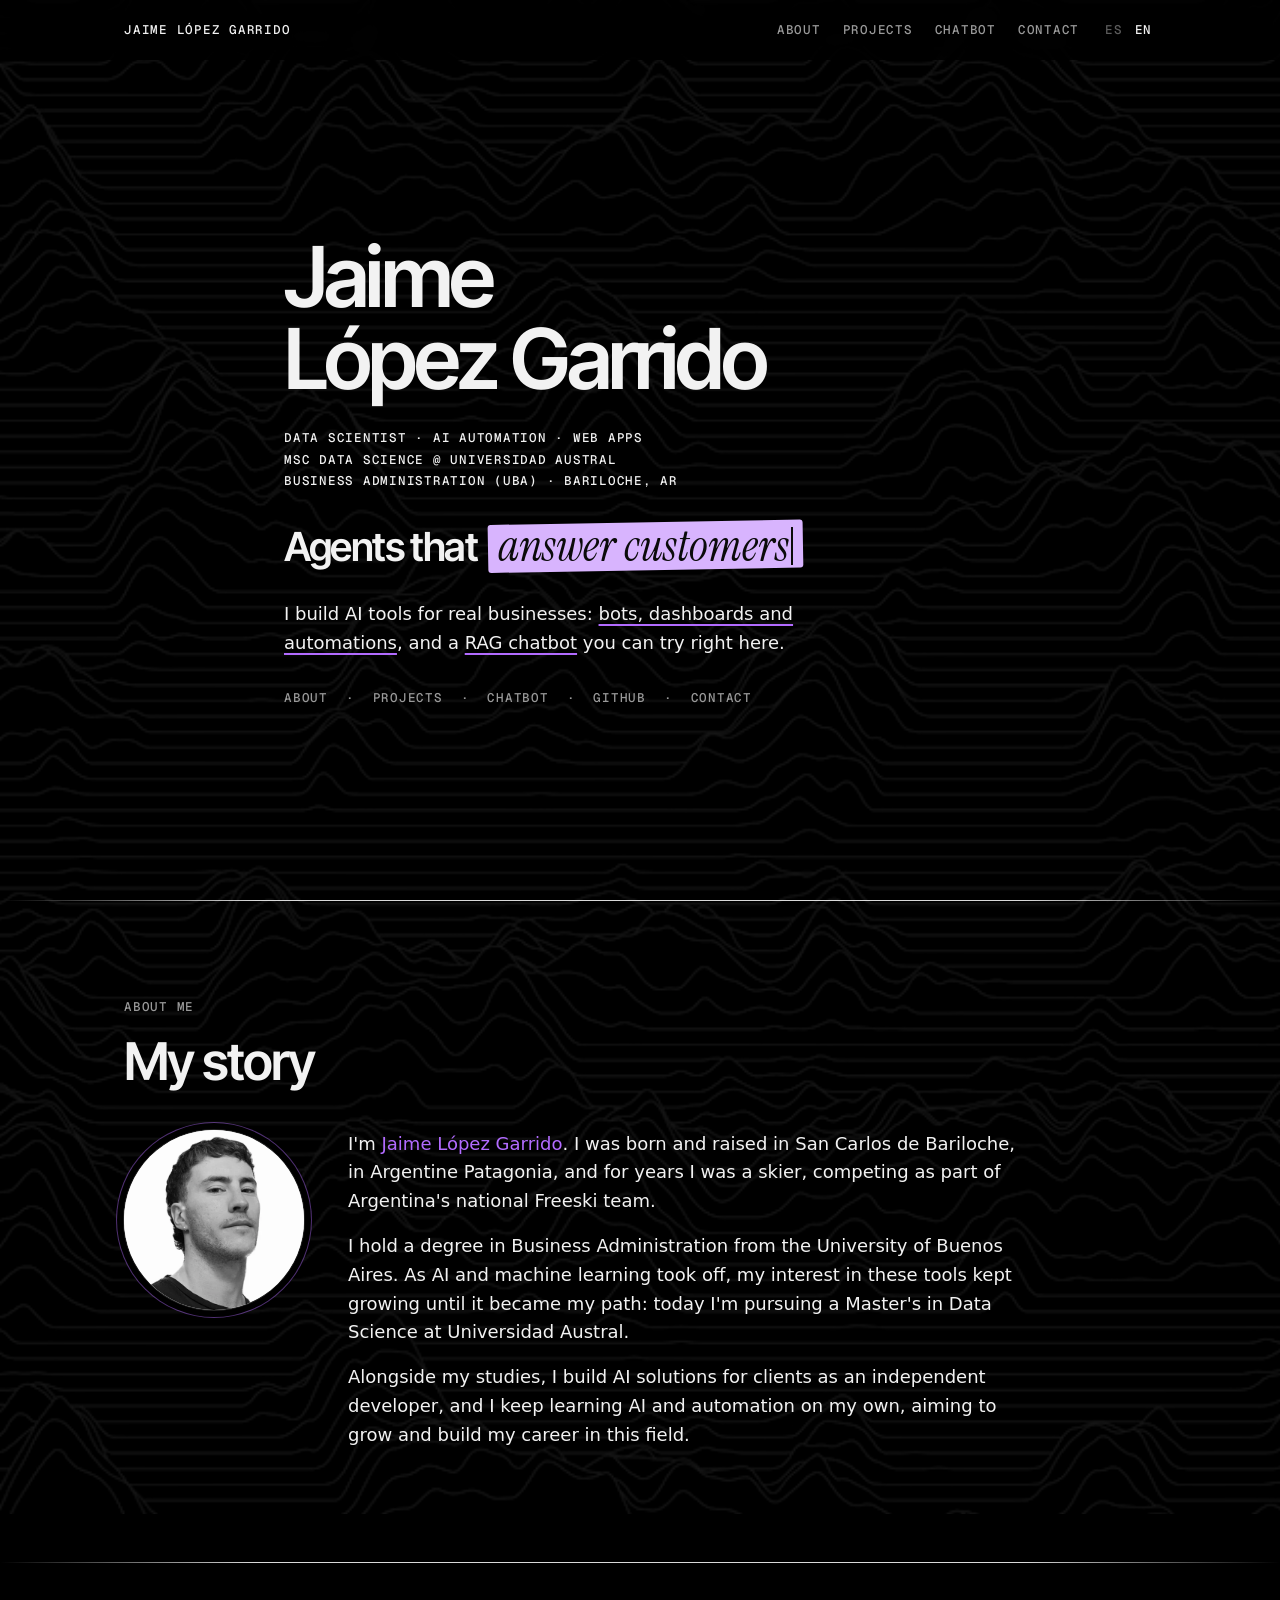
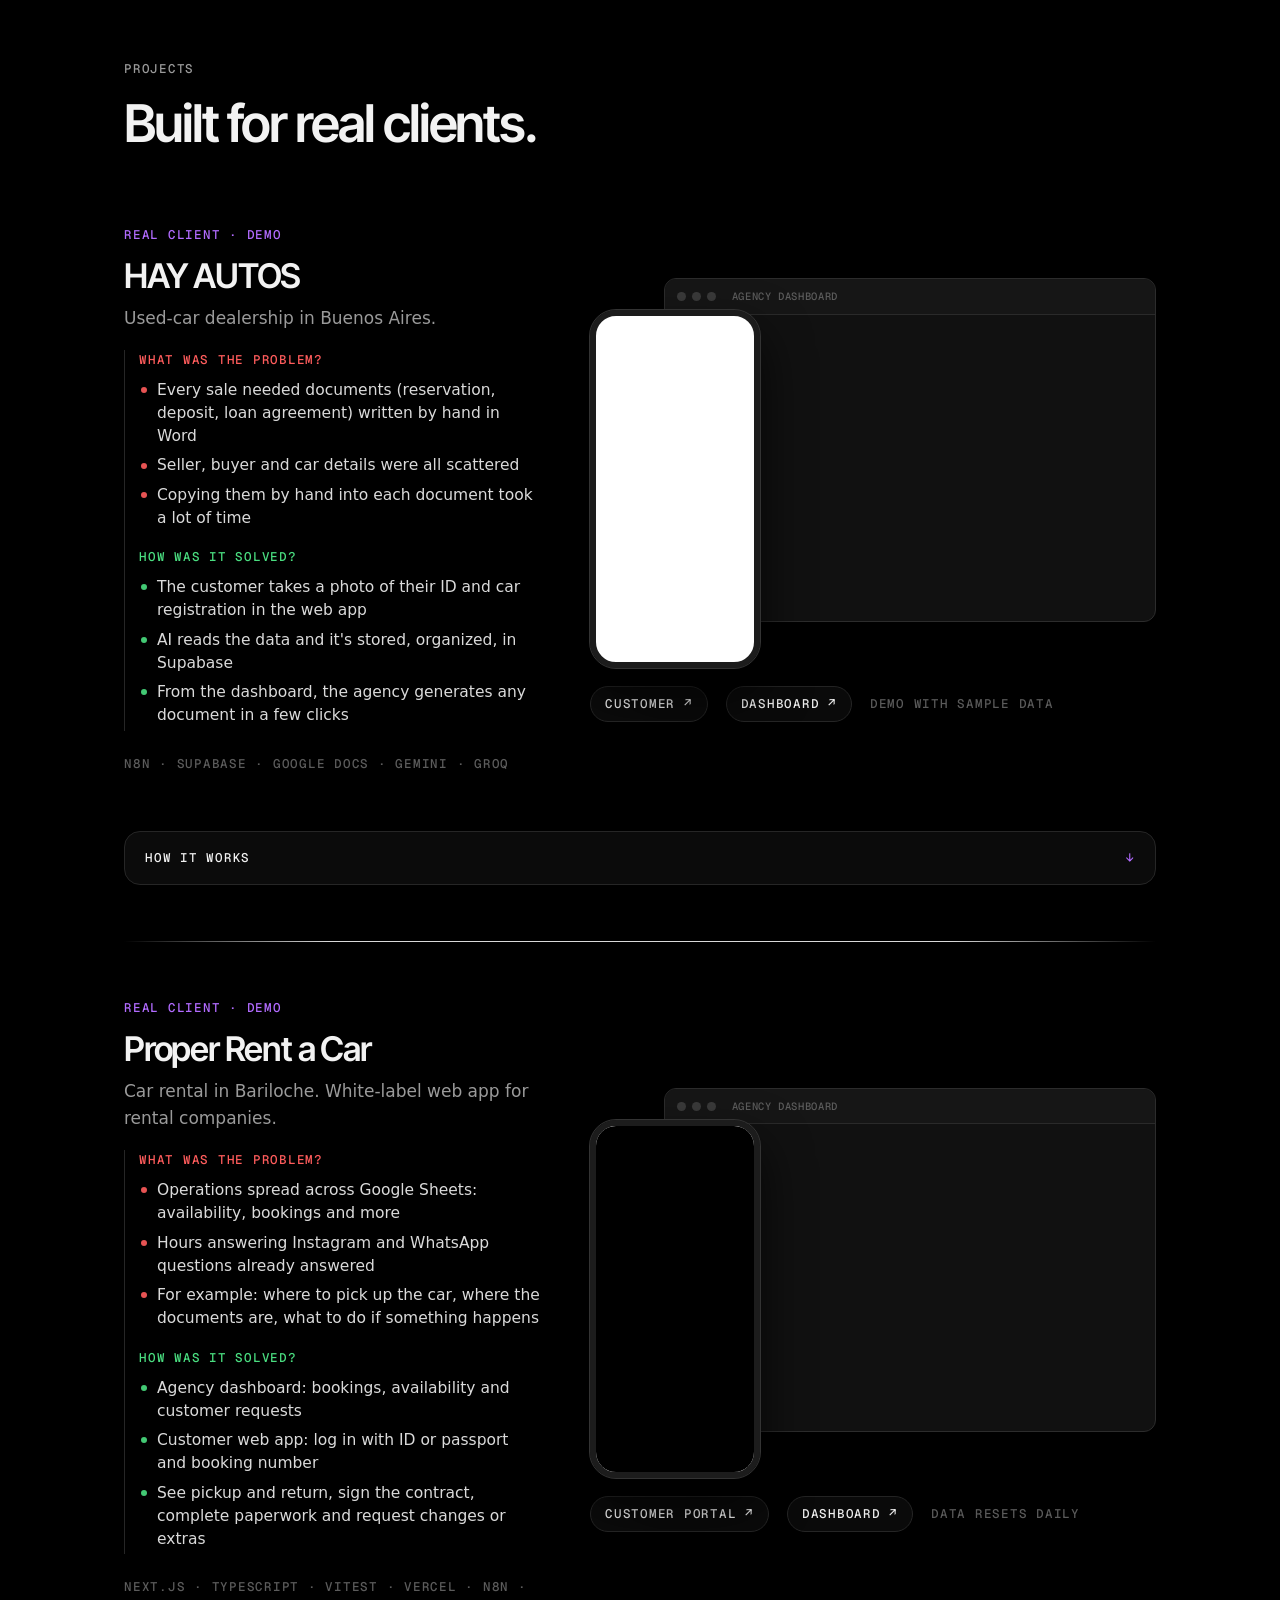
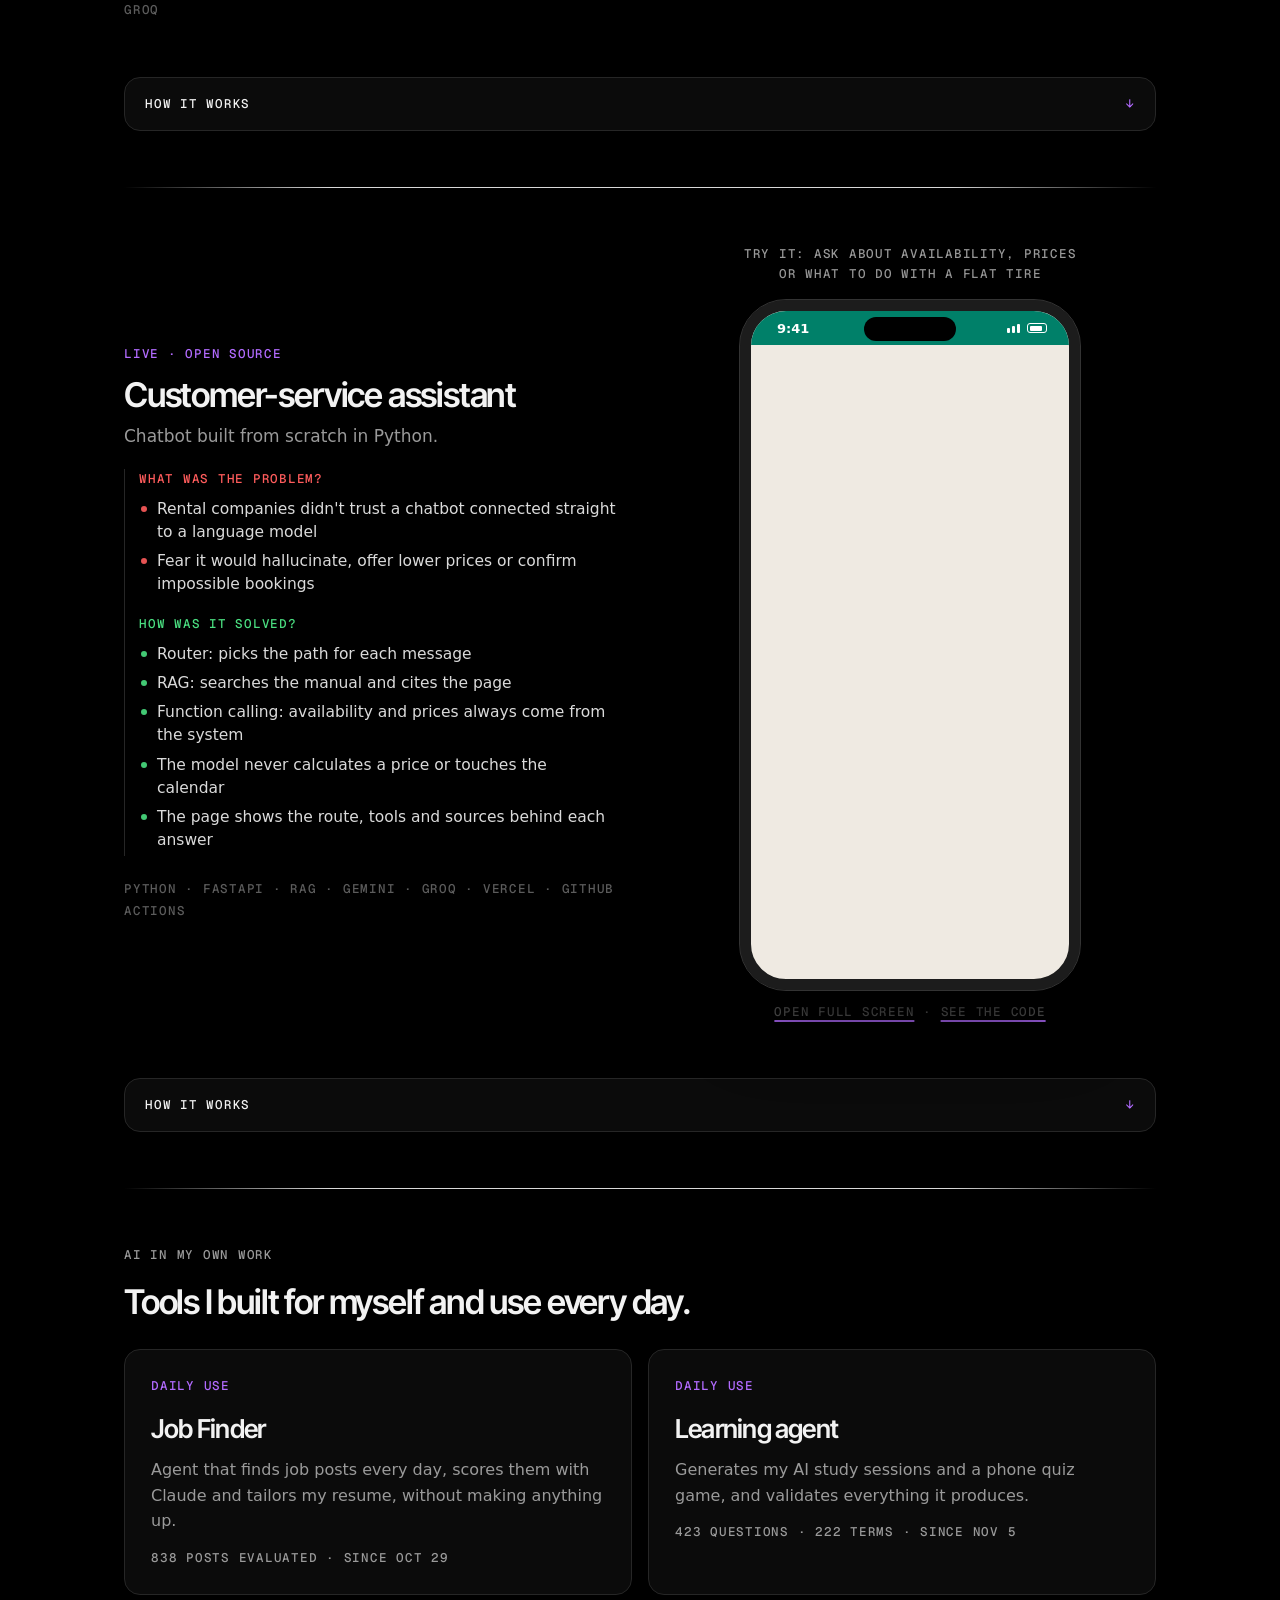
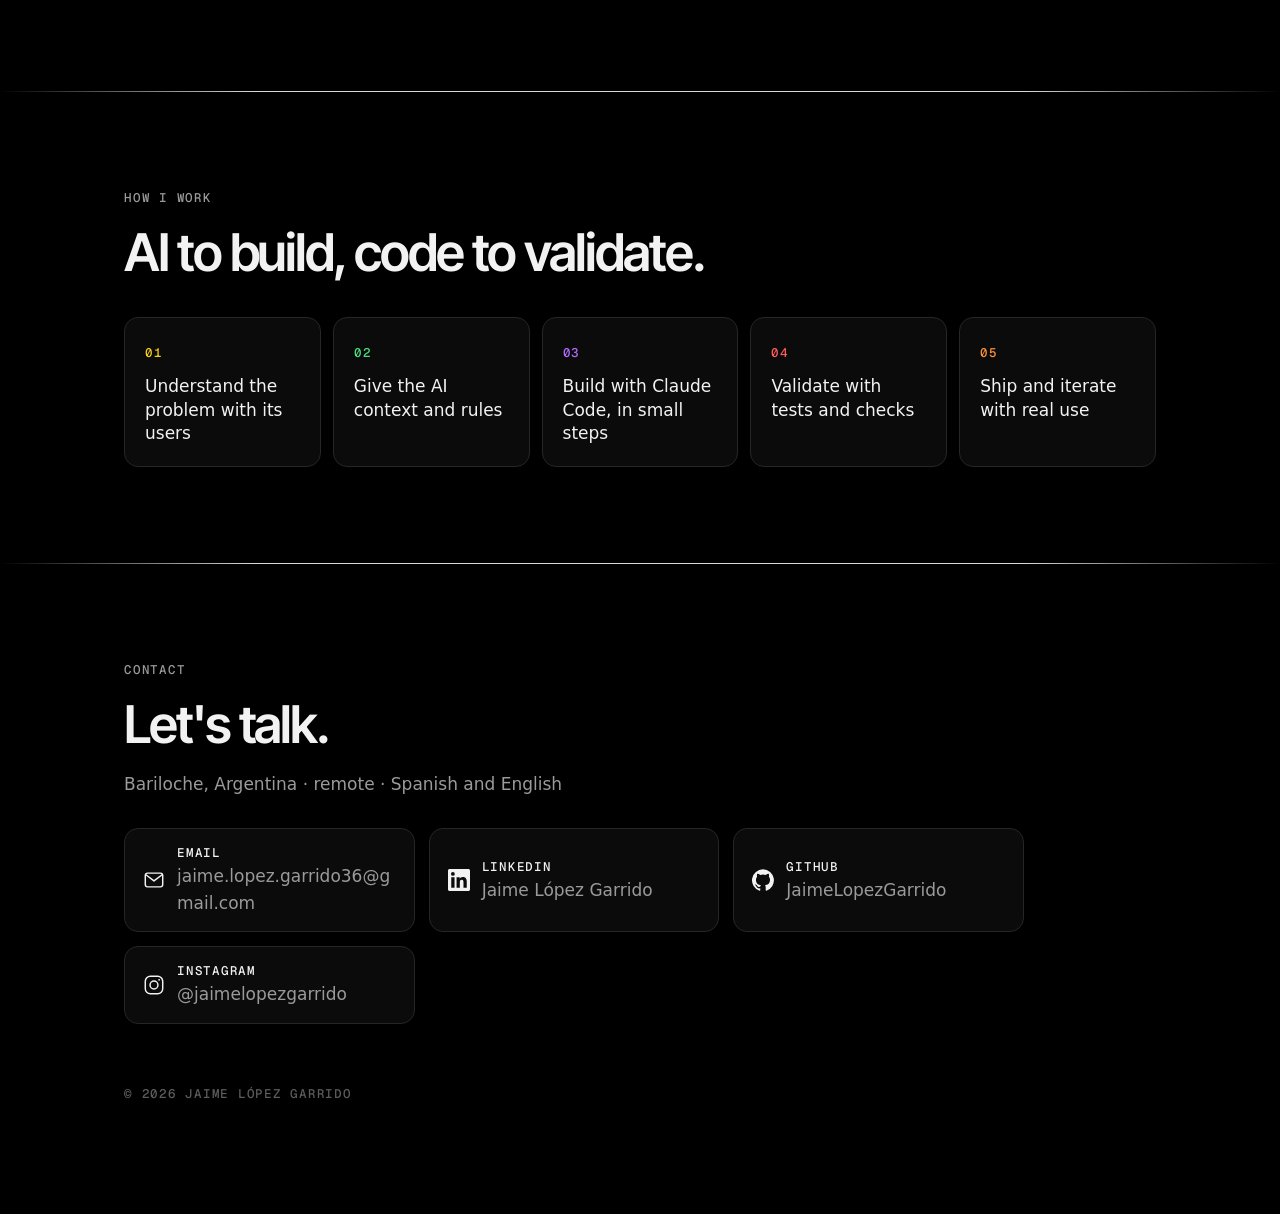
==== index.html @ 1a857213 "Portada de pantalla completa y sin 'buscan trabajo por mí' Co-Authored-By: Claude Opus 5.5 (1M conte" ====
<!doctype html>
<html lang="es" data-lang="es" class="con-historia">
<head>
<meta charset="utf-8">
<meta name="viewport" content="width=device-width, initial-scale=1">
<title>Jaime López Garrido · Data Science e IA aplicada</title>
<meta name="description" content="Jaime López Garrido: data science, automatización con IA y web apps para negocios reales. Proyectos y demos para probar.">
<meta name="theme-color" content="#000000">
<link rel="icon" href="favicon.ico" sizes="any">
<link rel="icon" type="image/png" sizes="32x32" href="favicon-32.png">
<link rel="apple-touch-icon" href="apple-touch-icon.png">
<meta property="og:title" content="Jaime López Garrido">
<meta property="og:description" content="Data science, automatización con IA y web apps para negocios reales.">
<meta property="og:image" content="https://jaimelopezgarrido.github.io/icono-512.png">
<link rel="preconnect" href="https://fonts.googleapis.com">
<link rel="preconnect" href="https://fonts.gstatic.com" crossorigin>
<link href="https://fonts.googleapis.com/css2?family=Inter+Tight:wght@500;600;700&family=Instrument+Serif:ital@0;1&family=Geist+Mono:wght@400;500&display=swap" rel="stylesheet">
<style>
:root {
  --bg: #000; --ink: #f2f2f2; --muted: #9a9a9a; --dim: #5c5c5c; --line: #262626; --card: #0b0b0b;
  --acento: #ff5c5c; --grid: rgba(255, 255, 255, .055);
  --rojo: #ff5c5c; --verde: #4ade80; --violeta: #b26bff; --amarillo: #facc15; --naranja: #fb923c; --celeste: #38bdf8;
  --c: var(--acento);
  --sans: ui-sans-serif, system-ui, -apple-system, "Segoe UI", sans-serif;
  --mono: ui-monospace, "SF Mono", "Geist Mono", Menlo, monospace;
  --nombre: "Inter Tight", ui-sans-serif, system-ui, sans-serif;
}
* { box-sizing: border-box; }
html { scroll-behavior: smooth; background: var(--bg); }
body { margin: 0; background: transparent; color: var(--ink); font: 300 17px/1.6 var(--sans); -webkit-font-smoothing: antialiased; }
a { color: inherit; }
html[data-lang="es"] [lang="en"], html[data-lang="en"] [lang="es"] { display: none !important; }
/* Fondo: montañas de líneas, apenas visibles. Se mueve más lento que el contenido (parallax) */
#fondo { position: fixed; left: 0; top: 0; width: 100%; height: 100vh; z-index: -1; pointer-events: none;
  background: url(img/fondo-montanas.webp) center top / cover no-repeat; opacity: .085; will-change: transform; }
.cont { max-width: 1080px; margin: 0 auto; padding: 0 24px; }
.mono { font-family: var(--mono); font-weight: 500; font-size: 12.5px; letter-spacing: .06em; text-transform: uppercase; }
.subrayado { text-decoration: underline; text-decoration-color: var(--violeta); text-underline-offset: 4px; text-decoration-thickness: 1.5px; }
.subrayado:hover { color: #fff; text-decoration-thickness: 2.5px; }
.subrayado.verde { text-decoration-color: var(--violeta); }
.nombre-violeta { color: var(--violeta); font-weight: 500; }

/* Barra superior */
nav.top { position: sticky; top: 0; z-index: 30; background: rgba(0, 0, 0, .78); backdrop-filter: blur(10px); }
nav.top .cont { display: flex; align-items: center; gap: 22px; height: 60px; }
nav.top .inicio { text-decoration: none; margin-right: auto; color: var(--ink); }
nav.top a.l { text-decoration: none; color: var(--muted); }
nav.top a.l:hover { color: var(--ink); }
.idioma { display: flex; gap: 4px; }
.idioma button { all: unset; cursor: pointer; color: var(--dim); padding: 2px 4px; }
.idioma button.on { color: var(--ink); }

/* Separador que se dibuja al entrar en pantalla */
.linea { height: 1px; background: linear-gradient(90deg, transparent, rgba(255,255,255,.85) 20%, rgba(255,255,255,.85) 80%, transparent);
  transform: scaleX(0); transform-origin: left; transition: transform 1.4s cubic-bezier(.2,.7,.2,1); margin: 0; border: 0; }
.linea.visible { transform: scaleX(1); }
@media (prefers-reduced-motion: reduce) { .linea { transform: none; transition: none; } }

/* Portada */
/* La portada ocupa toda la pantalla: lo de abajo aparece recién al bajar */
header.hero { min-height: calc(100vh - 60px); min-height: calc(100svh - 60px); display: flex; align-items: center; }
header.hero .cont { width: 100%; padding-top: 48px; padding-bottom: 64px; max-width: 760px; }
h1 { font-family: var(--nombre); font-weight: 600; font-size: clamp(52px, 9vw, 84px); line-height: .98; letter-spacing: -.045em; margin: 0 0 26px; }
.titulos { line-height: 1.75; margin-bottom: 30px; }
/* Frase que rota, con resaltado de marcador (estilo claura) */
.rota { font-family: var(--nombre); font-weight: 600; font-size: clamp(28px, 4vw, 40px); letter-spacing: -.035em; line-height: 1.25; margin: 0 0 26px; min-height: 1.3em; }
.marca { position: relative; isolation: isolate; display: inline-block; padding: 0 .22em .04em; margin-left: .08em; color: #0b0b0b; font: italic 400 1.12em/1.1 "Instrument Serif", Georgia, serif; letter-spacing: 0; white-space: nowrap; }
.marca::before { content: ""; position: absolute; inset: .06em 0 0; background: var(--fondo-marca, #d8b4fe); border-radius: 3px; transform: rotate(-1deg) scaleX(1); transform-origin: left; transition: transform .45s cubic-bezier(.6,0,.2,1), background-color 0s; z-index: -1; }
.marca.sin-fondo::before { transform: rotate(-1deg) scaleX(0); transform-origin: right; }
.marca .txt { position: relative; }
.marca .txt::after { content: ""; display: inline-block; width: 2px; height: .85em; margin-left: 2px; background: currentColor; vertical-align: -.08em; animation: titila 1s steps(1) infinite; }
@keyframes titila { 50% { opacity: 0; } }
@media (max-width: 520px) { .rota { min-height: 2.6em; } .marca { white-space: normal; } }
.intro { font-size: 18px; max-width: 600px; margin: 0 0 30px; }
.enlaces { display: flex; flex-wrap: wrap; gap: 6px 18px; color: var(--muted); }
.enlaces a { text-decoration: none; }
.enlaces a:hover { color: var(--ink); }

/* Secciones */
section.bloque { padding: 96px 0; }
.etiqueta { color: var(--muted); margin-bottom: 18px; }
h2 { font-family: var(--nombre); font-weight: 600; font-size: clamp(34px, 5vw, 52px); line-height: 1.05; letter-spacing: -.04em; margin: 0 0 18px; }
.lead { color: var(--muted); max-width: 620px; margin: 0 0 8px; }

/* Quién soy */
.quien { display: grid; grid-template-columns: 180px 1fr; gap: 44px; align-items: start; margin-top: 40px; }
.foto { width: 180px; height: 180px; border-radius: 50%; overflow: hidden; background: #fff; box-shadow: 0 0 0 1px var(--line), 0 0 0 7px #000, 0 0 0 8px rgba(178, 107, 255, .45); }
.foto img { width: 100%; height: 100%; object-fit: cover; display: block; }
.historia p { font-size: 18px; margin: 0 0 16px; max-width: 680px; }
.quien.sin-foto { grid-template-columns: 1fr; }
.quien.sin-foto .foto { display: none; }

/* Proyectos */
.proyecto { display: grid; grid-template-columns: .9fr 1.1fr; gap: 48px; align-items: start; padding: 56px 0; }
.proyecto h3 { font-family: var(--nombre); font-weight: 600; font-size: 34px; letter-spacing: -.035em; line-height: 1.1; margin: 12px 0 10px; }
.proyecto p { color: var(--muted); margin: 0 0 18px; }
.proyecto ul { margin: 0 0 18px; padding: 0; list-style: none; }
.proyecto li { padding: 8px 0; border-top: 1px solid var(--line); font-size: 16px; }
.proyecto li:last-child { border-bottom: 1px solid var(--line); }
.estado { color: var(--c); }
.p-hay, .p-proper, .p-chat, .chico { --c: var(--violeta); }
.qa { margin: 4px 0 22px; padding-left: 14px; border-left: 1px solid var(--line); }
.qa .q { color: var(--rojo); margin: 14px 0 6px; }
.qa .q.sol { color: var(--verde); }
.qa .q:first-child { margin-top: 0; }
.proyecto .qa-lista { margin: 0; padding: 0; list-style: none; }
.proyecto .qa-lista li { border: 0; padding: 3px 0 3px 18px; position: relative; font-size: 15.5px; line-height: 1.5; color: var(--ink); opacity: .9; }
.proyecto .qa-lista li::before { content: ""; position: absolute; left: 2px; top: .72em; width: 6px; height: 6px; border-radius: 50%; background: var(--rojo); }
.proyecto .qa-lista.sol li::before { background: var(--verde); }
.proyecto .qa-lista b { font-weight: 500; }
.stack { color: var(--dim); line-height: 1.8; }
.probar { display: grid; grid-template-columns: 1fr 1fr; gap: 14px; }
.tile { display: block; text-decoration: none; background: var(--card); border: 1px solid var(--line); border-radius: 14px; overflow: hidden; transition: transform .2s, border-color .2s; }
.tile:hover { transform: translateY(-3px); border-color: #555; }
.tile .img { aspect-ratio: 4 / 3; overflow: hidden; border-bottom: 1px solid var(--line); background: #111; }
.tile img { width: 100%; height: 100%; object-fit: cover; object-position: top left; display: block; opacity: .92; transition: opacity .2s; }
.tile:hover img { opacity: 1; }
.tile .pie { display: flex; justify-content: space-between; padding: 12px 14px; }
.tile.ancho { grid-column: span 2; }
.tile.ancho .img { aspect-ratio: 16 / 8; }
.nota { color: var(--dim); margin-top: 12px; }
/* Cliente en un celular y panel en una ventana, centrados con el texto */
.p-hay, .p-proper { align-items: center; grid-template-columns: .85fr 1.15fr; }
.dispositivos { position: relative; padding: 0 0 46px 0; }
.ventana, .celu { text-decoration: none; }
.ventana { display: block; margin-left: 13%; border: 1px solid #2c2c2c; border-radius: 12px; overflow: hidden; background: #111; box-shadow: 0 30px 60px rgba(0,0,0,.6); transition: transform .25s, border-color .25s; }
.ventana .barra { display: flex; align-items: center; gap: 6px; padding: 9px 12px; background: #161616; border-bottom: 1px solid #2a2a2a; }
.ventana .barra i { width: 9px; height: 9px; border-radius: 50%; background: #3a3a3a; }
.ventana .barra span.mono { margin-left: 10px; color: var(--dim); font-size: 10.5px; }
.ventana img, .ventana video { display: block; width: 100%; aspect-ratio: 16 / 10; object-fit: cover; object-position: top left; }
.celu { position: absolute; left: 0; bottom: 0; width: 30%; aspect-ratio: 9 / 19; border-radius: 26px; border: 6px solid #1c1c1c; outline: 1px solid #333; overflow: hidden; background: #fff; box-shadow: 0 24px 50px rgba(0,0,0,.75); transition: transform .25s; }
.celu img, .celu video { display: block; width: 100%; height: 100%; object-fit: cover; object-position: top center; }
/* Al pasar el mouse, aviso de que se puede abrir la demo */
.ventana { position: relative; }
.ventana .abrir, .celu .abrir { position: absolute; z-index: 2; left: 50%; bottom: 14px; transform: translate(-50%, 8px); opacity: 0; transition: opacity .25s, transform .25s; background: rgba(0,0,0,.82); color: #fff; border: 1px solid #444; border-radius: 99px; padding: 6px 12px; white-space: nowrap; font-size: 11px; pointer-events: none; }
.ventana:hover .abrir, .celu:hover .abrir { opacity: 1; transform: translate(-50%, 0); }
.ventana .abrir { bottom: 18px; left: 62%; }
.ventana:hover { transform: translateY(-3px); border-color: #555; }
.celu:hover { transform: translateY(-4px) rotate(-1deg); }
.demo-links { display: flex; flex-wrap: wrap; align-items: center; gap: 8px 18px; margin-top: 18px; }
.demo-links a { text-decoration: none; color: var(--ink); border: 1px solid var(--line); border-radius: 99px; padding: 7px 14px; background: var(--card); }
.demo-links a:hover { border-color: var(--c); }
.demo-links .nota-demo { color: var(--dim); }

.uso-personal { padding-top: 56px; }
.subtitulo { font-family: var(--nombre); font-weight: 600; font-size: clamp(26px, 3.4vw, 34px); letter-spacing: -.035em; line-height: 1.1; margin: 0; }
.chicos { display: grid; grid-template-columns: 1fr 1fr; gap: 16px; padding: 28px 0 0; }
.chico { background: var(--card); border: 1px solid var(--line); border-radius: 16px; padding: 26px; }
.chico h3 { font-family: var(--nombre); font-weight: 600; font-size: 26px; letter-spacing: -.03em; margin: 12px 0 8px; }
.chico p { color: var(--muted); margin: 0 0 14px; font-size: 16px; }

/* "Cómo funciona": desplegable con diagrama animado y ejemplo paso a paso */
.como { grid-column: 1 / -1; border: 1px solid var(--line); border-radius: 16px; background: var(--card); margin-top: 8px; }
.como summary { list-style: none; cursor: pointer; padding: 16px 20px; display: flex; justify-content: space-between; align-items: center; color: var(--ink); }
.como summary::-webkit-details-marker { display: none; }
.como summary .flecha { transition: transform .3s; color: var(--c); }
.como[open] summary .flecha { transform: rotate(180deg); }
.como summary:hover { color: #fff; }
.como-cuerpo { padding: 4px 20px 26px; display: grid; grid-template-columns: 1fr; gap: 26px; }
.diagrama-caja { overflow-x: auto; }
.diagrama { width: 100%; min-width: 560px; height: auto; display: block; }
.diagrama .nodo { fill: #0d0d0d; stroke: #3a3a3a; stroke-width: 1; }
.diagrama .nodo.destacado { stroke: var(--c); }
.diagrama .t { fill: var(--ink); font: 600 12px var(--mono); letter-spacing: .05em; text-anchor: middle; }
.diagrama .s { fill: var(--muted); font: 400 10.5px var(--mono); text-anchor: middle; }
.diagrama .c { fill: none; stroke: #333; stroke-width: 1.2; }
.diagrama .c.punteada { stroke-dasharray: 3 4; }
.diagrama .recorrido { fill: none; stroke: var(--c); stroke-width: 1.4; stroke-opacity: .35; stroke-dasharray: 4 6; animation: fluir 1.2s linear infinite; }
.diagrama .punto { fill: var(--c); filter: drop-shadow(0 0 6px var(--c)); }
@keyframes fluir { to { stroke-dashoffset: -20; } }
@media (prefers-reduced-motion: reduce) { .diagrama .recorrido { animation: none; } .diagrama .punto { display: none; } }
.ejemplo .ej-titulo { color: var(--c); margin-bottom: 12px; }
.ejemplo ol { margin: 0; padding-left: 20px; columns: 2; column-gap: 40px; }
.proyecto .ejemplo li { margin-bottom: 12px; color: var(--muted); font-size: 15px; line-height: 1.55; border: 0; padding: 0; break-inside: avoid; }
.ejemplo li b, .ejemplo li i { color: var(--ink); }
.ejemplo code { font: 12px var(--mono); color: var(--ink); background: #161616; border: 1px solid var(--line); padding: 1px 5px; border-radius: 5px; }

/* Cómo trabajo */
.pasos { display: grid; grid-template-columns: repeat(5, 1fr); gap: 12px; margin-top: 36px; }
.paso { border: 1px solid var(--line); border-radius: 14px; padding: 20px; background: var(--card); }
.paso .n { color: var(--acento); }
.paso:nth-child(1) .n { color: var(--amarillo); } .paso:nth-child(2) .n { color: var(--verde); } .paso:nth-child(3) .n { color: var(--violeta); } .paso:nth-child(4) .n { color: var(--rojo); } .paso:nth-child(5) .n { color: var(--naranja); }
.paso b { display: block; font-weight: 500; margin-top: 10px; line-height: 1.4; }

/* Demo embebida */
.demo-caja { margin-top: 0; }
.asistente { grid-template-columns: 1fr 1fr; align-items: center; }
/* El chat del asistente dentro de un celular */
.telefono { position: relative; width: 340px; max-width: 100%; height: 690px; margin: 0 auto; border-radius: 46px; border: 11px solid #1c1c1c; outline: 1px solid #333; overflow: hidden; background: #efeae2; box-shadow: 0 30px 70px rgba(0,0,0,.7); }
/* Cursor guiado (estilo claura): va hasta una respuesta rápida y arranca la charla de ejemplo */
.con-cursor { position: relative; }
.cursor-guia { position: absolute; left: 0; top: 0; z-index: 5; pointer-events: none; opacity: 0; transition: transform 1.3s cubic-bezier(.65,0,.25,1), opacity .4s; }
.cursor-guia.ve { opacity: 1; }
.cursor-guia svg { width: 26px; height: 26px; display: block; filter: drop-shadow(0 3px 6px rgba(0,0,0,.45)); }
.cursor-guia .etq { position: absolute; left: 22px; top: 26px; white-space: nowrap; background: #111; color: #fff; border: 1px solid #333; font: 500 12.5px var(--sans); padding: 6px 10px; border-radius: 8px; }
.cursor-guia .onda { position: absolute; left: -9px; top: -9px; width: 18px; height: 18px; border-radius: 50%; border: 2px solid var(--violeta); opacity: 0; }
.cursor-guia.clic .onda { animation: onda .6s ease-out; }
.cursor-guia.clic svg { transform: scale(.85); transition: transform .12s; }
@keyframes onda { from { opacity: 1; transform: scale(.4); } to { opacity: 0; transform: scale(2.6); } }
.telefono iframe { width: 100%; height: calc(100% - 34px); border: 0; display: block; }
.telefono .estatus { height: 34px; background: #008069; color: #fff; display: flex; align-items: center; justify-content: space-between; padding: 0 22px 0 26px; font: 600 13px -apple-system, system-ui, sans-serif; }
.telefono .iconos { display: flex; align-items: flex-end; gap: 2px; }
.telefono .iconos i { width: 3px; background: #fff; border-radius: 1px; }
.telefono .iconos i:nth-child(1) { height: 5px; } .telefono .iconos i:nth-child(2) { height: 7px; } .telefono .iconos i:nth-child(3) { height: 9px; }
.telefono .iconos b { width: 20px; height: 10px; border: 1.5px solid #fff; border-radius: 3px; margin-left: 5px; position: relative; }
.telefono .iconos b::after { content: ""; position: absolute; inset: 1.5px 4px 1.5px 1.5px; background: #fff; border-radius: 1px; }
.telefono .isla { position: absolute; top: 6px; left: 50%; transform: translateX(-50%); width: 92px; height: 24px; border-radius: 14px; background: #000; z-index: 2; pointer-events: none; }
[id] { scroll-margin-top: 70px; }
.demo-caja iframe { width: 100%; height: 600px; border: 1px solid var(--line); border-radius: 16px; background: #fff; }

/* Contacto */
footer { padding: 96px 0 110px; }
.redes { display: grid; grid-template-columns: repeat(auto-fit, minmax(240px, 1fr)); gap: 14px; margin-top: 30px; max-width: 900px; }
.red .que { overflow-wrap: anywhere; }
.red { display: flex; align-items: center; gap: 12px; text-decoration: none; border: 1px solid var(--line); border-radius: 14px; padding: 14px 18px; background: var(--card); transition: border-color .2s, transform .2s; }
.red:hover { border-color: #777; transform: translateY(-2px); }
.red svg { width: 22px; height: 22px; flex: none; }
.red span { display: block; }
.red .que { color: var(--muted); }
.legal { color: var(--dim); margin-top: 60px; }
/* "Quién soy" queda oculto hasta tener el texto y la foto de Jaime */
html:not(.con-historia) [data-quien] { display: none !important; }

@media (max-width: 860px) {
  nav.top a.l { display: none; }
  header.hero .cont { padding-top: 32px; padding-bottom: 48px; }
  section.bloque { padding: 70px 0; }
  .quien, .proyecto, .chicos { grid-template-columns: 1fr; gap: 28px; }
  .quien .foto { width: 140px; height: 140px; }
  .pasos { grid-template-columns: 1fr 1fr; }
  .p-hay, .p-proper { grid-template-columns: 1fr; }
  .ventana { margin-left: 18%; }
  .celu { width: 34%; border-radius: 20px; border-width: 5px; }
  .telefono { width: min(340px, 88vw); height: 640px; }
  .ejemplo ol { columns: 1; }
}
@media (max-width: 520px) { .probar { grid-template-columns: 1fr; } .tile.ancho { grid-column: span 1; } .pasos { grid-template-columns: 1fr; } }
</style>
</head>
<body id="arriba">
<div id="fondo" aria-hidden="true"></div>
<nav class="top"><div class="cont">
  <a class="inicio mono" href="#arriba">Jaime López Garrido</a>
  <a class="l mono" href="#quien" data-quien><span lang="es">Quién soy</span><span lang="en">About</span></a>
  <a class="l mono" href="#proyectos"><span lang="es">Proyectos</span><span lang="en">Projects</span></a>
  <a class="l mono" href="#asistente">Chatbot</a>
  <a class="l mono" href="#contacto"><span lang="es">Contacto</span><span lang="en">Contact</span></a>
  <div class="idioma mono"><button data-l="es">ES</button><button data-l="en">EN</button></div>
</div></nav>

<header class="hero"><div class="cont">
  <h1>Jaime<br>López Garrido</h1>
  <div class="titulos mono">
    Data Scientist · AI Automation · Web Apps<br>
    MSc Data Science @ Universidad Austral<br>
    Business Administration (UBA) · Bariloche, AR
  </div>
  <p class="rota"><span lang="es">Agentes que</span><span lang="en">Agents that</span> <span class="marca" id="marca"><span class="txt" id="marca-txt">responden consultas.</span></span></p>
  <p class="intro"><span lang="es">Construyo herramientas con IA para negocios reales: <a class="subrayado" href="#proyectos">bots, paneles y automatizaciones</a>, y un <a class="subrayado verde" href="#asistente">chatbot con RAG</a> que podés probar acá.</span><span lang="en">I build AI tools for real businesses: <a class="subrayado" href="#proyectos">bots, dashboards and automations</a>, and a <a class="subrayado verde" href="#asistente">RAG chatbot</a> you can try right here.</span></p>
  <div class="enlaces mono">
    <a href="#quien" data-quien><span lang="es">Quién soy</span><span lang="en">About</span></a><span data-quien>·</span>
    <a href="#proyectos"><span lang="es">Proyectos</span><span lang="en">Projects</span></a><span>·</span>
    <a href="#asistente">Chatbot</a><span>·</span>
    <a href="https://github.com/JaimeLopezGarrido" target="_blank" rel="noopener">GitHub</a><span>·</span>
    <a href="#contacto"><span lang="es">Contacto</span><span lang="en">Contact</span></a>
  </div>
</div></header>

<hr class="linea" data-quien>

<section class="bloque" id="quien" data-quien><div class="cont">
  <div class="etiqueta mono"><span lang="es">Quién soy</span><span lang="en">About me</span></div>
  <h2><span lang="es">Mi historia</span><span lang="en">My story</span></h2>
  <div class="quien">
    <div class="foto" id="foto"><img src="img/jaime.webp" alt="Jaime López Garrido" width="180" height="180"></div>
    <div class="historia" id="historia">
      <p><span lang="es">Soy <span class="nombre-violeta">Jaime López Garrido</span>. Nací y crecí en San Carlos de Bariloche, en la Patagonia argentina, y durante años fui esquiador: formé parte del equipo nacional de Freeski.</span><span lang="en">I'm <span class="nombre-violeta">Jaime López Garrido</span>. I was born and raised in San Carlos de Bariloche, in Argentine Patagonia, and for years I was a skier, competing as part of Argentina's national Freeski team.</span></p>
      <p><span lang="es">Me recibí de Licenciado en Administración de Empresas en la UBA. Con el boom de la inteligencia artificial y el machine learning, mi interés por estas herramientas fue creciendo hasta convertirse en mi camino: hoy curso la Maestría en Ciencia de Datos en la Universidad Austral.</span><span lang="en">I hold a degree in Business Administration from the University of Buenos Aires. As AI and machine learning took off, my interest in these tools kept growing until it became my path: today I'm pursuing a Master's in Data Science at Universidad Austral.</span></p>
      <p><span lang="es">En paralelo desarrollo soluciones con IA para clientes de forma independiente, y sigo estudiando IA y automatización por mi cuenta, con la idea de crecer y desarrollarme en el rubro.</span><span lang="en">Alongside my studies, I build AI solutions for clients as an independent developer, and I keep learning AI and automation on my own, aiming to grow and build my career in this field.</span></p>
    </div>
  </div>
</div></section>

<hr class="linea">

<section class="bloque" id="proyectos"><div class="cont">
  <div class="etiqueta mono"><span lang="es">Proyectos</span><span lang="en">Projects</span></div>
  <h2><span lang="es">Hechos para clientes reales.</span><span lang="en">Built for real clients.</span></h2>

  <article class="proyecto p-hay">
    <div>
      <div class="estado mono"><span lang="es">Cliente real · demo</span><span lang="en">Real client · demo</span></div>
      <h3>HAY AUTOS</h3>
      <p><span lang="es">Agencia de compraventa de autos en Buenos Aires.</span><span lang="en">Used-car dealership in Buenos Aires.</span></p>
      <div class="qa">
        <div class="q mono"><span lang="es">¿Cuál era el problema?</span><span lang="en">What was the problem?</span></div>
        <ul class="qa-lista prob"><li><span lang="es">Cada venta necesitaba documentos (reserva, seña, comodato) armados a mano en Word</span><span lang="en">Every sale needed documents (reservation, deposit, loan agreement) written by hand in Word</span></li><li><span lang="es">Los datos del vendedor, el comprador y el auto estaban por separado</span><span lang="en">Seller, buyer and car details were all scattered</span></li><li><span lang="es">Copiarlos a mano en cada documento llevaba mucho tiempo</span><span lang="en">Copying them by hand into each document took a lot of time</span></li></ul>
        <div class="q sol mono"><span lang="es">¿Cómo se solucionó?</span><span lang="en">How was it solved?</span></div>
        <ul class="qa-lista sol"><li><span lang="es">El cliente saca una foto de su DNI y su cédula verde desde la web app</span><span lang="en">The customer takes a photo of their ID and car registration in the web app</span></li><li><span lang="es">La IA lee los datos y quedan guardados y ordenados en Supabase</span><span lang="en">AI reads the data and it's stored, organized, in Supabase</span></li><li><span lang="es">Desde el panel, la agencia genera cualquier documento en pocos clics</span><span lang="en">From the dashboard, the agency generates any document in a few clicks</span></li></ul>
      </div>
      <div class="stack mono">n8n · Supabase · Google Docs · Gemini · Groq</div>
    </div>
    <div>
      <div class="dispositivos">
        <a class="ventana" href="demos/hayautos/panel/" target="_blank" rel="noopener" aria-label="Panel">
          <div class="barra"><i></i><i></i><i></i><span class="mono"><span lang="es">Panel de la agencia</span><span lang="en">Agency dashboard</span></span></div>
          <video muted loop playsinline preload="none" poster="video/hayautos-panel.webp" data-auto><source src="video/hayautos-panel.webm" type="video/webm"><source src="video/hayautos-panel.mp4" type="video/mp4"></video><span class="abrir mono"><span lang="es">Abrir demo ↗</span><span lang="en">Open demo ↗</span></span>
        </a>
        <a class="celu" href="demos/hayautos/" target="_blank" rel="noopener" aria-label="Cliente"><video muted loop playsinline preload="none" poster="video/hayautos-cliente.webp" data-auto><source src="video/hayautos-cliente.webm" type="video/webm"><source src="video/hayautos-cliente.mp4" type="video/mp4"></video><span class="abrir mono"><span lang="es">Abrir demo ↗</span><span lang="en">Open demo ↗</span></span></a>
      </div>
      <div class="demo-links mono">
        <a href="demos/hayautos/" target="_blank" rel="noopener"><span lang="es">Cliente</span><span lang="en">Customer</span> ↗</a>
        <a href="demos/hayautos/panel/" target="_blank" rel="noopener"><span lang="es">Panel</span><span lang="en">Dashboard</span> ↗</a>
        <span class="nota-demo"><span lang="es">Demo con datos de ejemplo</span><span lang="en">Demo with sample data</span></span>
      </div>
    </div>
    <details class="como" id="como-hayautos"><summary class="mono"><span lang="es">Cómo funciona</span><span lang="en">How it works</span><span class="flecha">↓</span></summary><div class="como-cuerpo"><div class="diagrama-caja"><svg class="diagrama" viewBox="0 0 980 260" role="img" aria-hidden="true"><path class="c" d="M170 49 C200 49 200 120 230 120"/><path class="c" d="M170 129 H230"/><path class="c" d="M170 209 C200 209 200 140 230 140"/><path class="c" d="M305 99 V60"/><path class="c" d="M380 129 H440"/><path class="c" d="M590 129 C620 129 620 64 650 64"/><path class="c" d="M590 129 C620 129 620 194 650 194"/><path class="c" d="M800 64 H840"/><path class="recorrido" d="M170 209 C200 209 200 140 230 140 H305 V60 V129 H440 H590 C620 129 620 64 650 64 H840 H970"/><rect class="nodo" x="10" y="24" width="160" height="50" rx="10"/><text class="t" x="90.0" y="43.0">DRIVE</text><text class="s" x="90.0" y="59.0">fotos de autos</text><rect class="nodo" x="10" y="104" width="160" height="50" rx="10"/><text class="t" x="90.0" y="123.0">PLANILLA</text><text class="s" x="90.0" y="139.0">stock</text><rect class="nodo destacado" x="10" y="184" width="160" height="50" rx="10"/><text class="t" x="90.0" y="203.0">LINK CLIENTE</text><text class="s" x="90.0" y="219.0">DNI · cédula</text><rect class="nodo" x="230" y="99" width="150" height="60" rx="10"/><text class="t" x="305.0" y="123.0">N8N</text><text class="s" x="305.0" y="139.0">flujos</text><rect class="nodo" x="230" y="4" width="150" height="56" rx="10"/><text class="t" x="305.0" y="26.0">IA</text><text class="s" x="305.0" y="42.0">lee DNI · ordena fotos</text><rect class="nodo" x="440" y="99" width="150" height="60" rx="10"/><text class="t" x="515.0" y="123.0">SUPABASE</text><text class="s" x="515.0" y="139.0">datos · permisos</text><rect class="nodo" x="650" y="34" width="150" height="60" rx="10"/><text class="t" x="725.0" y="58.0">PANEL WEB</text><text class="s" x="725.0" y="74.0">pendientes · radar</text><rect class="nodo" x="650" y="164" width="150" height="60" rx="10"/><text class="t" x="725.0" y="188.0">PUBLICACIONES</text><text class="s" x="725.0" y="204.0">carrusel · historias</text><rect class="nodo" x="840" y="34" width="130" height="60" rx="10"/><text class="t" x="905.0" y="58.0">DOCUMENTOS</text><text class="s" x="905.0" y="74.0">reserva · seña</text><circle class="punto" r="5"><animateMotion dur="5s" repeatCount="indefinite" path="M170 209 C200 209 200 140 230 140 H305 V60 V129 H440 H590 C620 129 620 64 650 64 H840 H970" keyPoints="0;1" keyTimes="0;1" calcMode="linear"/></circle></svg></div><div class="ejemplo"><div class="mono ej-titulo"><span lang="es">Ejemplo: un cliente carga su DNI y cédula</span><span lang="en">Example: a customer uploads their ID and car title</span></div><ol><li><span lang="es">Un cliente que vende su auto abre el link desde el celular y sube <b>DNI y cédula</b> (almacenamiento privado).</span><span lang="en">A customer selling their car opens the link on their phone and uploads their <b>ID and car title</b> (private storage).</span></li><li><span lang="es"><b>n8n</b> le pasa las fotos a la <b>IA</b>, que devuelve nombre, DNI, CUIL y patente en un formato fijo.</span><span lang="en"><b>n8n</b> sends the photos to the <b>AI</b>, which returns name, ID number, tax ID and plate in a fixed format.</span></li><li><span lang="es">El <b>código valida</b> sin IA: el CUIL con su dígito verificador y que el titular de la cédula sea el del DNI.</span><span lang="en">The <b>code validates</b> without AI: the tax ID check digit, and that the title holder matches the ID.</span></li><li><span lang="es">Vincula al auto del stock <b>por patente</b>, corrigiendo confusiones de lectura (O/0, B/8). Si hay dos candidatos, no adivina: lo deja para revisar.</span><span lang="en">It links the car in stock <b>by plate</b>, fixing reading mix-ups (O/0, B/8). If there are two candidates, it doesn't guess: it flags it for review.</span></li><li><span lang="es">Aparece en <b>Pendientes</b> del panel; el dueño aprueba y genera la <b>reserva o el boleto</b> al instante, con montos en letras.</span><span lang="en">It shows up in the dashboard's <b>Pending</b> list; the owner approves it and generates the <b>reservation or bill of sale</b> instantly, with amounts in words.</span></li></ol></div></div></details>
  </article>

  <hr class="linea">

  <article class="proyecto p-proper">
    <div>
      <div class="estado mono"><span lang="es">Cliente real · demo</span><span lang="en">Real client · demo</span></div>
      <h3>Proper Rent a Car</h3>
      <p><span lang="es">Alquiler de autos en Bariloche. Web de marca blanca para alquiladoras.</span><span lang="en">Car rental in Bariloche. White-label web app for rental companies.</span></p>
      <div class="qa">
        <div class="q mono"><span lang="es">¿Cuál era el problema?</span><span lang="en">What was the problem?</span></div>
        <ul class="qa-lista prob"><li><span lang="es">Toda la operación repartida en planillas de Google: disponibilidad, reservas y más</span><span lang="en">Operations spread across Google Sheets: availability, bookings and more</span></li><li><span lang="es">Horas respondiendo por Instagram y WhatsApp preguntas ya contestadas</span><span lang="en">Hours answering Instagram and WhatsApp questions already answered</span></li><li><span lang="es">Por ejemplo: dónde retirar el auto, dónde están los documentos, qué hacer si pasa algo</span><span lang="en">For example: where to pick up the car, where the documents are, what to do if something happens</span></li></ul>
        <div class="q sol mono"><span lang="es">¿Cómo se solucionó?</span><span lang="en">How was it solved?</span></div>
        <ul class="qa-lista sol"><li><span lang="es">Panel para la agencia: reservas, disponibilidad y pedidos de los clientes</span><span lang="en">Agency dashboard: bookings, availability and customer requests</span></li><li><span lang="es">Web app para el cliente: entra con su DNI o pasaporte y su número de reserva</span><span lang="en">Customer web app: log in with ID or passport and booking number</span></li><li><span lang="es">Ve dónde retira y devuelve, firma el contrato, adelanta trámites y pide cambios o extras</span><span lang="en">See pickup and return, sign the contract, complete paperwork and request changes or extras</span></li></ul>
      </div>
      <div class="stack mono">Next.js · TypeScript · Vitest · Vercel · n8n · Groq</div>
    </div>
    <div>
      <div class="dispositivos">
        <a class="ventana" href="https://proper-demo-livid.vercel.app/panel/ingreso" target="_blank" rel="noopener" aria-label="Panel">
          <div class="barra"><i></i><i></i><i></i><span class="mono"><span lang="es">Panel de la agencia</span><span lang="en">Agency dashboard</span></span></div>
          <video muted loop playsinline preload="none" poster="video/proper-panel.webp" data-auto><source src="video/proper-panel.webm" type="video/webm"><source src="video/proper-panel.mp4" type="video/mp4"></video><span class="abrir mono"><span lang="es">Abrir demo ↗</span><span lang="en">Open demo ↗</span></span>
        </a>
        <a class="celu" href="https://proper-demo-livid.vercel.app/mi/entrar" target="_blank" rel="noopener" aria-label="Cliente"><video muted loop playsinline preload="none" poster="video/proper-portal.webp" data-auto><source src="video/proper-portal.webm" type="video/webm"><source src="video/proper-portal.mp4" type="video/mp4"></video><span class="abrir mono"><span lang="es">Abrir demo ↗</span><span lang="en">Open demo ↗</span></span></a>
      </div>
      <div class="demo-links mono">
        <a href="https://proper-demo-livid.vercel.app/mi/entrar" target="_blank" rel="noopener"><span lang="es">Portal del cliente</span><span lang="en">Customer portal</span> ↗</a>
        <a href="https://proper-demo-livid.vercel.app/panel/ingreso" target="_blank" rel="noopener"><span lang="es">Panel</span><span lang="en">Dashboard</span> ↗</a>
        <span class="nota-demo"><span lang="es">Los datos se reinician cada día</span><span lang="en">Data resets daily</span></span>
      </div>
    </div>
    <details class="como" id="como-proper"><summary class="mono"><span lang="es">Cómo funciona</span><span lang="en">How it works</span><span class="flecha">↓</span></summary><div class="como-cuerpo"><div class="diagrama-caja"><svg class="diagrama" viewBox="0 0 980 260" role="img" aria-hidden="true"><path class="c" d="M150 128 H180"/><path class="c" d="M320 120 C335 120 335 42 350 42"/><path class="c" d="M510 42 C535 42 535 120 560 120"/><path class="c" d="M710 128 H750"/><path class="c" d="M855 156 V196"/><path class="c" d="M560 136 C535 136 535 214 510 214"/><path class="c" d="M350 214 C300 214 270 180 250 156"/><path class="recorrido" d="M150 128 H180 H250 H320 C335 120 335 42 350 42 H510 C535 42 535 120 560 120 H750 H855 H710 H560 C535 136 535 214 510 214 H350"/><rect class="nodo" x="10" y="100" width="140" height="56" rx="10"/><text class="t" x="80.0" y="122.0">INSTAGRAM</text><text class="s" x="80.0" y="138.0">mensaje del cliente</text><rect class="nodo" x="180" y="100" width="140" height="56" rx="10"/><text class="t" x="250.0" y="122.0">N8N</text><text class="s" x="250.0" y="138.0">junta mensajes</text><rect class="nodo destacado" x="350" y="14" width="160" height="56" rx="10"/><text class="t" x="430.0" y="36.0">IA · MODO PLAN</text><text class="s" x="430.0" y="52.0">{acción, datos, texto}</text><rect class="nodo" x="350" y="186" width="160" height="56" rx="10"/><text class="t" x="430.0" y="208.0">RESPUESTA</text><text class="s" x="430.0" y="224.0">texto fijo + números</text><rect class="nodo" x="560" y="100" width="150" height="56" rx="10"/><text class="t" x="635.0" y="122.0">API DE LA APP</text><text class="s" x="635.0" y="138.0">/api/bot</text><rect class="nodo" x="750" y="100" width="210" height="56" rx="10"/><text class="t" x="855.0" y="122.0">MOTOR DE REGLAS</text><text class="s" x="855.0" y="138.0">disponibilidad · precios</text><rect class="nodo" x="750" y="196" width="210" height="50" rx="10"/><text class="t" x="855.0" y="215.0">PANEL Y PORTAL</text><text class="s" x="855.0" y="231.0">mismo motor</text><circle class="punto" r="5"><animateMotion dur="5s" repeatCount="indefinite" path="M150 128 H180 H250 H320 C335 120 335 42 350 42 H510 C535 42 535 120 560 120 H750 H855 H710 H560 C535 136 535 214 510 214 H350" keyPoints="0;1" keyTimes="0;1" calcMode="linear"/></circle></svg></div><div class="ejemplo"><div class="mono ej-titulo"><span lang="es">Ejemplo: una consulta por Instagram</span><span lang="en">Example: an Instagram inquiry</span></div><ol><li><span lang="es">Escriben por Instagram: <i>"¿Tienen auto del 20 al 25 de enero? Viajo con mi perro"</i>. <b>n8n</b> espera unos segundos para juntar mensajes seguidos.</span><span lang="en">Someone writes on Instagram: <i>"Do you have a car Jan 20–25? I'm traveling with my dog"</i>. <b>n8n</b> waits a few seconds to group consecutive messages.</span></li><li><span lang="es">La <b>IA en modo plan</b> no responde directo: devuelve qué hacer, por ejemplo <code>acción: cotizar</code>, con las fechas y <code>mascota: sí</code>.</span><span lang="en">The <b>AI in plan mode</b> doesn't answer directly: it returns what to do, e.g. <code>action: quote</code>, with the dates and <code>pet: yes</code>.</span></li><li><span lang="es">n8n llama a la <b>API de la app</b>, que calcula con el <b>mismo motor que usa el panel</b>: disponibilidad, temporada y cargo por mascota.</span><span lang="en">n8n calls the <b>app's API</b>, which calculates with the <b>same engine the dashboard uses</b>: availability, season and pet fee.</span></li><li><span lang="es">La respuesta se arma con <b>texto fijo y los números de la app</b>: la IA nunca escribe un precio. En 38 charlas de prueba no inventó ninguno.</span><span lang="en">The reply is built from <b>fixed text and the app's numbers</b>: the AI never writes a price. In 38 test conversations it never made one up.</span></li><li><span lang="es">Si el cliente pre-reserva o pide un cambio, cae en el <b>panel</b> de la agencia para aprobarlo.</span><span lang="en">If the customer pre-books or requests a change, it lands in the agency's <b>dashboard</b> for approval.</span></li></ol></div></div></details>
  </article>

  <hr class="linea">

  <article class="proyecto asistente p-chat" id="asistente">
    <div>
      <div class="estado mono"><span lang="es">Online · código abierto</span><span lang="en">Live · open source</span></div>
      <h3><span lang="es">Asistente de atención</span><span lang="en">Customer-service assistant</span></h3>
      <p><span lang="es">Chatbot hecho desde cero en Python.</span><span lang="en">Chatbot built from scratch in Python.</span></p>
      <div class="qa">
        <div class="q mono"><span lang="es">¿Cuál era el problema?</span><span lang="en">What was the problem?</span></div>
        <ul class="qa-lista prob"><li><span lang="es">Las alquiladoras no confiaban en un chatbot conectado directo a un modelo de lenguaje</span><span lang="en">Rental companies didn't trust a chatbot connected straight to a language model</span></li><li><span lang="es">Miedo a que alucine, ofrezca precios más bajos o confirme reservas imposibles</span><span lang="en">Fear it would hallucinate, offer lower prices or confirm impossible bookings</span></li></ul>
        <div class="q sol mono"><span lang="es">¿Cómo se solucionó?</span><span lang="en">How was it solved?</span></div>
        <ul class="qa-lista sol"><li><span lang="es"><b>Router:</b> decide el camino de cada mensaje</span><span lang="en"><b>Router:</b> picks the path for each message</span></li><li><span lang="es"><b>RAG:</b> busca en el manual y cita la página</span><span lang="en"><b>RAG:</b> searches the manual and cites the page</span></li><li><span lang="es"><b>Function calling:</b> disponibilidad y precios salen siempre del sistema</span><span lang="en"><b>Function calling:</b> availability and prices always come from the system</span></li><li><span lang="es">El modelo nunca calcula un precio ni toca el calendario</span><span lang="en">The model never calculates a price or touches the calendar</span></li><li><span lang="es">La web muestra la ruta, las herramientas y las fuentes de cada respuesta</span><span lang="en">The page shows the route, tools and sources behind each answer</span></li></ul>
      </div>
      <div class="stack mono">Python · FastAPI · RAG · Gemini · Groq · Vercel · GitHub Actions</div>
    </div>
    <div>
      <p class="mono" style="color:var(--muted);margin:0 auto 16px;text-align:center;max-width:340px"><span lang="es">Probalo: preguntá por disponibilidad, precios o qué hacer si pinchás una goma</span><span lang="en">Try it: ask about availability, prices or what to do with a flat tire</span></p>
      <div class="con-cursor">
      <div class="cursor-guia" id="cursor-guia" aria-hidden="true"><span class="onda"></span><svg viewBox="0 0 24 24"><path d="M4 2.5 20 11l-7 1.8L9.6 20z" fill="#b26bff" stroke="#fff" stroke-width="1.6" stroke-linejoin="round"/></svg><span class="etq"><span lang="es">Mirá cómo responde</span><span lang="en">See how it answers</span></span></div>
      <div class="telefono" id="telefono"><div class="estatus"><span>9:41</span><div class="isla"></div><span class="iconos"><i></i><i></i><i></i><b></b></span></div><iframe id="chat-demo" src="https://asistente-rentadora-demo.vercel.app/?demo=1" title="Chat con el asistente" loading="lazy"></iframe></div>
      </div>
      <div class="nota mono" style="text-align:center"><a class="subrayado" href="https://asistente-rentadora-demo.vercel.app/" target="_blank" rel="noopener"><span lang="es">Abrir en pantalla completa</span><span lang="en">Open full screen</span></a> · <a class="subrayado" href="https://github.com/JaimeLopezGarrido/asistente-flota-mcp" target="_blank" rel="noopener"><span lang="es">Ver el código</span><span lang="en">See the code</span></a></div>
    </div>
    <details class="como" id="como-asistente"><summary class="mono"><span lang="es">Cómo funciona</span><span lang="en">How it works</span><span class="flecha">↓</span></summary><div class="como-cuerpo"><div class="diagrama-caja"><svg class="diagrama" viewBox="0 0 980 300" role="img" aria-hidden="true"><path class="c" d="M130 150 H160"/><path class="c" d="M300 150 H330"/><path class="c" d="M470 150 C495 150 495 39 520 39"/><path class="c" d="M470 150 C495 150 495 109 520 109"/><path class="c" d="M470 150 C495 150 495 179 520 179"/><path class="c" d="M470 150 C495 150 495 249 520 249"/><path class="c" d="M730 39 C755 39 755 140 780 140"/><path class="c" d="M730 109 C755 109 755 145 780 145"/><path class="c" d="M730 179 C755 179 755 155 780 155"/><path class="c" d="M730 249 C755 249 755 160 780 160"/><path class="c punteada" d="M395 240 V175"/><path class="c punteada" d="M490 263 C505 263 505 230 520 230"/><path class="recorrido" d="M130 150 H470 C495 150 495 39 520 39 H730 C755 39 755 140 780 140 H970"/><rect class="nodo" x="10" y="125" width="120" height="50" rx="10"/><text class="t" x="70.0" y="144.0">NAVEGADOR</text><text class="s" x="70.0" y="160.0">chat web</text><rect class="nodo" x="160" y="125" width="140" height="50" rx="10"/><text class="t" x="230.0" y="144.0">API /CHAT</text><text class="s" x="230.0" y="160.0">sesión · límites</text><rect class="nodo" x="330" y="125" width="140" height="50" rx="10"/><text class="t" x="400.0" y="144.0">ROUTER</text><text class="s" x="400.0" y="160.0">1 llamada LLM</text><rect class="nodo destacado" x="520" y="14" width="210" height="50" rx="10"/><text class="t" x="625.0" y="33.0">POLÍTICAS + MANUAL</text><text class="s" x="625.0" y="49.0">RAG híbrido · cita pág.</text><rect class="nodo" x="520" y="84" width="210" height="50" rx="10"/><text class="t" x="625.0" y="103.0">AGENTE</text><text class="s" x="625.0" y="119.0">disponibilidad · cotizar</text><rect class="nodo" x="520" y="154" width="210" height="50" rx="10"/><text class="t" x="625.0" y="173.0">RECLAMO</text><text class="s" x="625.0" y="189.0">respuesta fija · humano</text><rect class="nodo" x="520" y="224" width="210" height="50" rx="10"/><text class="t" x="625.0" y="243.0">FUERA DE ALCANCE</text><text class="s" x="625.0" y="259.0">respuesta fija</text><rect class="nodo" x="780" y="115" width="190" height="70" rx="10"/><text class="t" x="875.0" y="144.0">VALIDACIÓN</text><text class="s" x="875.0" y="160.0">esquema · citas · fuentes</text><rect class="nodo" x="300" y="240" width="190" height="46" rx="10"/><text class="t" x="395.0" y="257.0">MODELOS</text><text class="s" x="395.0" y="273.0">groq → groq 120b → gemini</text><circle class="punto" r="5"><animateMotion dur="5s" repeatCount="indefinite" path="M130 150 H470 C495 150 495 39 520 39 H730 C755 39 755 140 780 140 H970" keyPoints="0;1" keyTimes="0;1" calcMode="linear"/></circle></svg></div><div class="ejemplo"><div class="mono ej-titulo"><span lang="es">Ejemplo: "¿Qué hago si pincho una goma?"</span><span lang="en">Example: "What do I do if I get a flat tire?"</span></div><ol><li><span lang="es">Alguien escribe <i>"¿Qué hago si pincho una goma?"</i>. La API la recibe y controla los límites por visitante y por conversación.</span><span lang="en">Someone types <i>"What do I do if I get a flat tire?"</i>. The API receives it and checks the per-visitor and per-conversation limits.</span></li><li><span lang="es">El <b>router</b> (una llamada al modelo con salida en JSON) la clasifica como <b>política</b>: no hace falta el agente con herramientas.</span><span lang="en">The <b>router</b> (one model call with JSON output) classifies it as a <b>policy</b> question: the tool-using agent isn't needed.</span></li><li><span lang="es">El <b>RAG</b> busca en el manual: embeddings de la pregunta + búsqueda por palabras. Encuentra la <b>página 7</b> (similitud 0,74; lo que no tiene relación queda debajo de 0,62 y se descarta).</span><span lang="en"><b>RAG</b> searches the manual: question embeddings + keyword search. It finds <b>page 7</b> (similarity 0.74; anything unrelated stays below 0.62 and is discarded).</span></li><li><span lang="es">El modelo responde en un formato fijo que lo obliga a decir qué páginas usó (<code>paginas_manual: [7]</code>). Si falla un proveedor, pasa al siguiente en segundos.</span><span lang="en">The model answers in a fixed format that forces it to state which pages it used (<code>paginas_manual: [7]</code>). If a provider fails, it switches to the next one in seconds.</span></li><li><span lang="es">El <b>código valida</b>: si el texto no trae la cita, la agrega; arma las fuentes con el fragmento original. La web muestra la respuesta, la ruta y la fuente <b>[pág. 7]</b>.</span><span lang="en">The <b>code validates</b>: if the text lacks the citation, it adds it, and builds the sources from the original passage. The page shows the answer, the route and the source <b>[p. 7]</b>.</span></li></ol></div></div></details>
  </article>

  <hr class="linea">

  <div class="uso-personal">
    <div class="etiqueta mono"><span lang="es">Uso personal de la IA</span><span lang="en">AI in my own work</span></div>
    <h3 class="subtitulo"><span lang="es">Herramientas que me armé y uso todos los días.</span><span lang="en">Tools I built for myself and use every day.</span></h3>
  </div>
  <div class="chicos">
    <div class="chico">
      <div class="estado mono"><span lang="es">Uso diario</span><span lang="en">Daily use</span></div>
      <h3>Job Finder</h3>
      <p><span lang="es">Agente que cada día busca ofertas, las evalúa con Claude y adapta mi CV, sin inventar nada.</span><span lang="en">Agent that finds job posts every day, scores them with Claude and tailors my resume, without making anything up.</span></p>
      <div class="mono" style="color:var(--muted)"><span lang="es">838 ofertas evaluadas · desde el 29/10</span><span lang="en">838 posts evaluated · since Oct 29</span></div>
    </div>
    <div class="chico">
      <div class="estado mono"><span lang="es">Uso diario</span><span lang="en">Daily use</span></div>
      <h3><span lang="es">Agente de aprendizaje</span><span lang="en">Learning agent</span></h3>
      <p><span lang="es">Genera mis sesiones de estudio de IA y un quiz para el celular, y valida todo lo que produce.</span><span lang="en">Generates my AI study sessions and a phone quiz game, and validates everything it produces.</span></p>
      <div class="mono" style="color:var(--muted)"><span lang="es">423 preguntas · 222 términos · desde el 05/11</span><span lang="en">423 questions · 222 terms · since Nov 5</span></div>
    </div>
  </div>
</div></section>

<hr class="linea">

<section class="bloque" id="como"><div class="cont">
  <div class="etiqueta mono"><span lang="es">Cómo trabajo</span><span lang="en">How I work</span></div>
  <h2><span lang="es">IA para construir, código para validar.</span><span lang="en">AI to build, code to validate.</span></h2>
  <div class="pasos">
    <div class="paso"><span class="n mono">01</span><b><span lang="es">Entender el problema con quien lo usa</span><span lang="en">Understand the problem with its users</span></b></div>
    <div class="paso"><span class="n mono">02</span><b><span lang="es">Darle contexto y reglas a la IA</span><span lang="en">Give the AI context and rules</span></b></div>
    <div class="paso"><span class="n mono">03</span><b><span lang="es">Construir con Claude Code, en pasos chicos</span><span lang="en">Build with Claude Code, in small steps</span></b></div>
    <div class="paso"><span class="n mono">04</span><b><span lang="es">Validar con tests y controles</span><span lang="en">Validate with tests and checks</span></b></div>
    <div class="paso"><span class="n mono">05</span><b><span lang="es">Entregar e iterar con el uso real</span><span lang="en">Ship and iterate with real use</span></b></div>
  </div>
</div></section>

<hr class="linea">

<footer id="contacto"><div class="cont">
  <div class="etiqueta mono"><span lang="es">Contacto</span><span lang="en">Contact</span></div>
  <h2><span lang="es">Hablemos.</span><span lang="en">Let's talk.</span></h2>
  <p class="lead"><span lang="es">Bariloche, Argentina · remoto · español e inglés</span><span lang="en">Bariloche, Argentina · remote · Spanish and English</span></p>
  <div class="redes">
    <a class="red" href="mailto:jaime.lopez.garrido36@gmail.com">
      <svg viewBox="0 0 24 24" fill="none" stroke="currentColor" stroke-width="1.6" stroke-linecap="round" stroke-linejoin="round" aria-hidden="true"><rect x="2.5" y="4.5" width="19" height="15" rx="2.5"/><path d="m3.5 6.5 8.5 6.5 8.5-6.5"/></svg>
      <span><span class="mono">Email</span><span class="que">jaime.lopez.garrido36@gmail.com</span></span></a>
    <a class="red" href="https://www.linkedin.com/in/jaime-lopez-garrido-1b274221b" target="_blank" rel="noopener">
      <svg viewBox="0 0 24 24" fill="currentColor" aria-hidden="true"><path d="M20.45 20.45h-3.56v-5.57c0-1.33-.02-3.04-1.85-3.04-1.85 0-2.14 1.45-2.14 2.94v5.67H9.35V9h3.41v1.56h.05c.48-.9 1.64-1.85 3.37-1.85 3.6 0 4.27 2.37 4.27 5.46v6.28zM5.34 7.43a2.06 2.06 0 1 1 0-4.13 2.06 2.06 0 0 1 0 4.13zM7.12 20.45H3.56V9h3.56v11.45zM22.22 0H1.77C.79 0 0 .77 0 1.73v20.54C0 23.23.79 24 1.77 24h20.45c.98 0 1.78-.77 1.78-1.73V1.73C24 .77 23.2 0 22.22 0z"/></svg>
      <span><span class="mono">LinkedIn</span><span class="que">Jaime López Garrido</span></span></a>
    <a class="red" href="https://github.com/JaimeLopezGarrido" target="_blank" rel="noopener">
      <svg viewBox="0 0 24 24" fill="currentColor" aria-hidden="true"><path d="M12 .3a12 12 0 0 0-3.8 23.38c.6.12.83-.26.83-.57l-.02-2.04c-3.34.73-4.04-1.61-4.04-1.61-.55-1.39-1.34-1.76-1.34-1.76-1.09-.74.08-.73.08-.73 1.2.09 1.84 1.24 1.84 1.24 1.07 1.83 2.81 1.3 3.5 1 .1-.78.42-1.31.76-1.61-2.67-.3-5.47-1.33-5.47-5.93 0-1.31.47-2.38 1.24-3.22-.14-.3-.54-1.52.1-3.18 0 0 1-.32 3.3 1.23a11.5 11.5 0 0 1 6 0c2.28-1.55 3.29-1.23 3.29-1.23.64 1.66.24 2.88.12 3.18a4.65 4.65 0 0 1 1.23 3.22c0 4.61-2.8 5.63-5.48 5.92.43.37.81 1.1.81 2.22l-.01 3.29c0 .31.21.69.82.57A12 12 0 0 0 12 .3"/></svg>
      <span><span class="mono">GitHub</span><span class="que">JaimeLopezGarrido</span></span></a>
    <a class="red" href="https://www.instagram.com/jaimelopezgarrido/" target="_blank" rel="noopener">
      <svg viewBox="0 0 24 24" fill="none" stroke="currentColor" stroke-width="1.6" aria-hidden="true"><rect x="2.5" y="2.5" width="19" height="19" rx="5.5"/><circle cx="12" cy="12" r="4.3"/><circle cx="17.6" cy="6.4" r="1" fill="currentColor" stroke="none"/></svg>
      <span><span class="mono">Instagram</span><span class="que">@jaimelopezgarrido</span></span></a>
  </div>
  <div class="legal mono">© 2026 Jaime López Garrido</div>
</div></footer>

<script>
// Idioma ES/EN, recordado por visitante; si el navegador está en inglés, arranca en inglés
const raiz = document.documentElement;
let lang = "es";
try { lang = localStorage.getItem("lang") || (navigator.language || "es").slice(0, 2); } catch {}
const poner = l => {
  lang = l === "en" ? "en" : "es";
  raiz.dataset.lang = lang; raiz.lang = lang;
  document.querySelectorAll(".idioma button").forEach(b => b.classList.toggle("on", b.dataset.l === lang));
  try { localStorage.setItem("lang", lang); } catch {}
};
document.querySelectorAll(".idioma button").forEach(b => b.onclick = () => poner(b.dataset.l));
poner(lang);

// Parallax del fondo: avanza al 12 % de la velocidad del scroll. La capa mide lo justo para no mostrar su borde
const fondo = document.getElementById("fondo");
const VELOCIDAD = 0.12;
const quieto = matchMedia("(prefers-reduced-motion: reduce)").matches;
const medir = () => {
  const recorrido = Math.max(0, document.documentElement.scrollHeight - innerHeight) * (quieto ? 0 : VELOCIDAD);
  fondo.style.height = (innerHeight + recorrido) + "px";
};
let pendiente = false;
const mover = () => { fondo.style.transform = `translate3d(0, ${-scrollY * (quieto ? 0 : VELOCIDAD)}px, 0)`; pendiente = false; };
addEventListener("scroll", () => { if (!pendiente) { pendiente = true; requestAnimationFrame(mover); } }, { passive: true });
addEventListener("resize", () => { medir(); mover(); });
addEventListener("load", () => { medir(); mover(); });
medir(); mover();

// Frase que rota: borra, cambia el color del marcador y escribe la siguiente
const FRASES = {
  es: ["responden consultas.", "leen documentos.", "cotizan alquileres.", "arman contratos."],
  en: ["answer customers.", "read documents.", "quote rentals.", "draft contracts."],
};
const COLORES = ["#d8b4fe", "#bbf7d0", "#fef08a", "#fed7aa"];
const marca = document.getElementById("marca"), marcaTxt = document.getElementById("marca-txt");
const espera = ms => new Promise(r => setTimeout(r, ms));
async function rotar() {
  let i = 0;
  for (;;) {
    marca.style.setProperty("--fondo-marca", COLORES[i % COLORES.length]);
    marcaTxt.textContent = FRASES[lang][i % FRASES[lang].length];
    if (quieto) { await espera(3000); i++; continue; }
    await espera(2600);
    while (marcaTxt.textContent.length) { marcaTxt.textContent = marcaTxt.textContent.slice(0, -1); await espera(28); }
    marca.classList.add("sin-fondo"); await espera(420);
    i++;
    marca.style.setProperty("--fondo-marca", COLORES[i % COLORES.length]);
    marca.classList.remove("sin-fondo"); await espera(380);
    for (const letra of FRASES[lang][i % FRASES[lang].length]) { marcaTxt.textContent += letra; await espera(55); }
  }
}
rotar();

// Cursor guiado: cuando el teléfono entra en pantalla, va hasta la primera respuesta rápida del chat y "hace clic".
// El chat (con ?demo=1) avisa dónde está ese botón; si el chat no avisa, el cursor no aparece.
const chat = document.getElementById("chat-demo"), cursor = document.getElementById("cursor-guia");
let destino = null, visto = false, hecho = false;
addEventListener("message", e => {
  if (e.source !== chat.contentWindow || e.data?.tipo !== "demo-listo") return;
  destino = e.data; guiar();
});
new IntersectionObserver((es, o) => { if (es[0].isIntersecting) { visto = true; o.disconnect(); setTimeout(guiar, 600); } }, { threshold: 0.6 }).observe(document.getElementById("telefono"));
async function guiar() {
  if (hecho || !visto || !destino) return;
  hecho = true;
  const caja = cursor.parentElement.getBoundingClientRect(), fr = chat.getBoundingClientRect();
  const x = fr.left - caja.left + destino.x + destino.w * 0.35, y = fr.top - caja.top + destino.y + destino.h * 0.6;
  if (quieto) { chat.contentWindow.postMessage({ tipo: "demo-click" }, "*"); return; }
  cursor.style.transition = "none";
  cursor.style.transform = `translate(${fr.left - caja.left - 70}px, ${fr.top - caja.top + fr.height * 0.35}px)`;
  await espera(30);
  cursor.style.transition = ""; cursor.classList.add("ve");
  await espera(500);
  cursor.style.transform = `translate(${x}px, ${y}px)`;
  await espera(1700);
  cursor.classList.add("clic");
  chat.contentWindow.postMessage({ tipo: "demo-click" }, "*");
  await espera(1400);
  cursor.classList.remove("ve");
}

// Videos de las demos: se cargan y reproducen solo mientras están en pantalla
const vio = new IntersectionObserver(es => es.forEach(e => {
  const v = e.target;
  if (e.isIntersecting && !quieto) { if (v.preload === "none") { v.preload = "auto"; v.load(); } v.play().catch(() => {}); }
  else v.pause();
}), { threshold: 0.25 });
document.querySelectorAll("video[data-auto]").forEach(v => vio.observe(v));

// Las líneas separadoras se dibujan cuando entran en pantalla
const obs = new IntersectionObserver(es => es.forEach(e => { if (e.isIntersecting) { e.target.classList.add("visible"); obs.unobserve(e.target); } }), { threshold: 0.6 });
document.querySelectorAll(".linea").forEach(l => obs.observe(l));
</script>
</body>
</html>
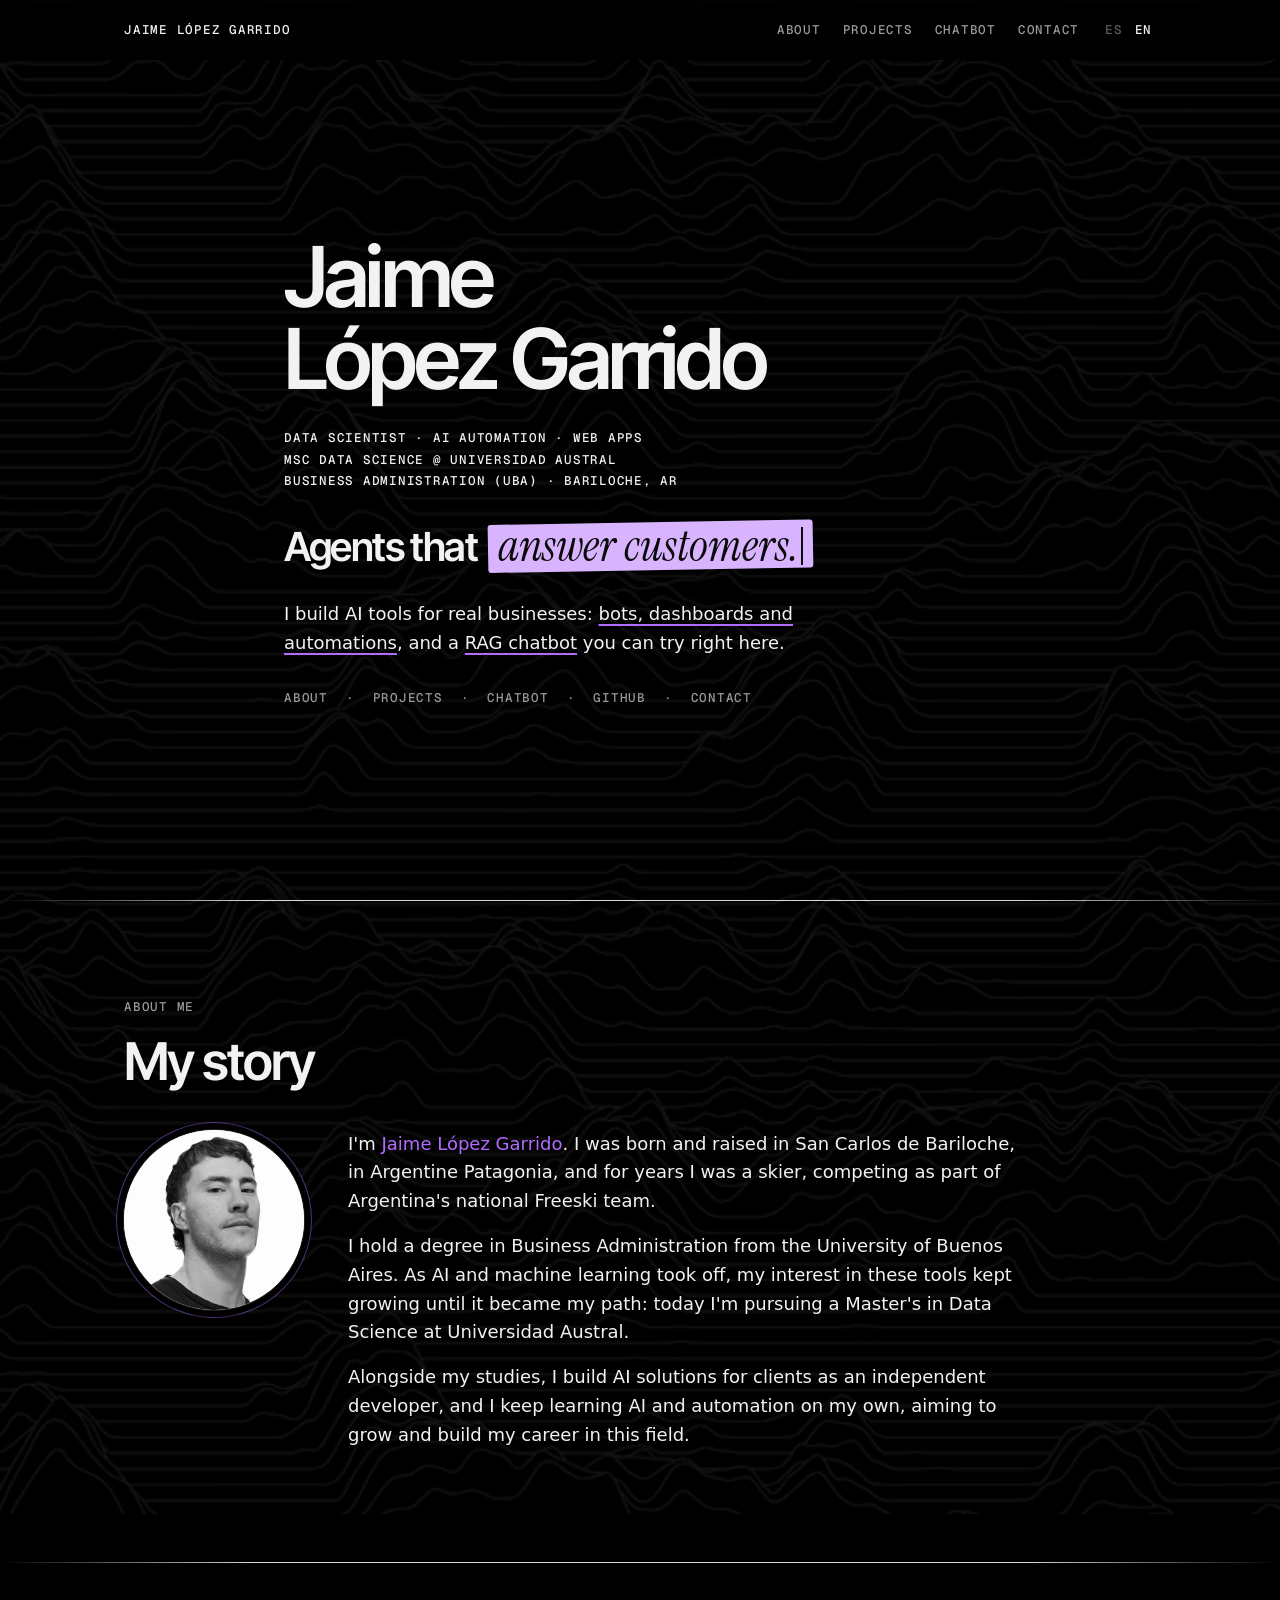
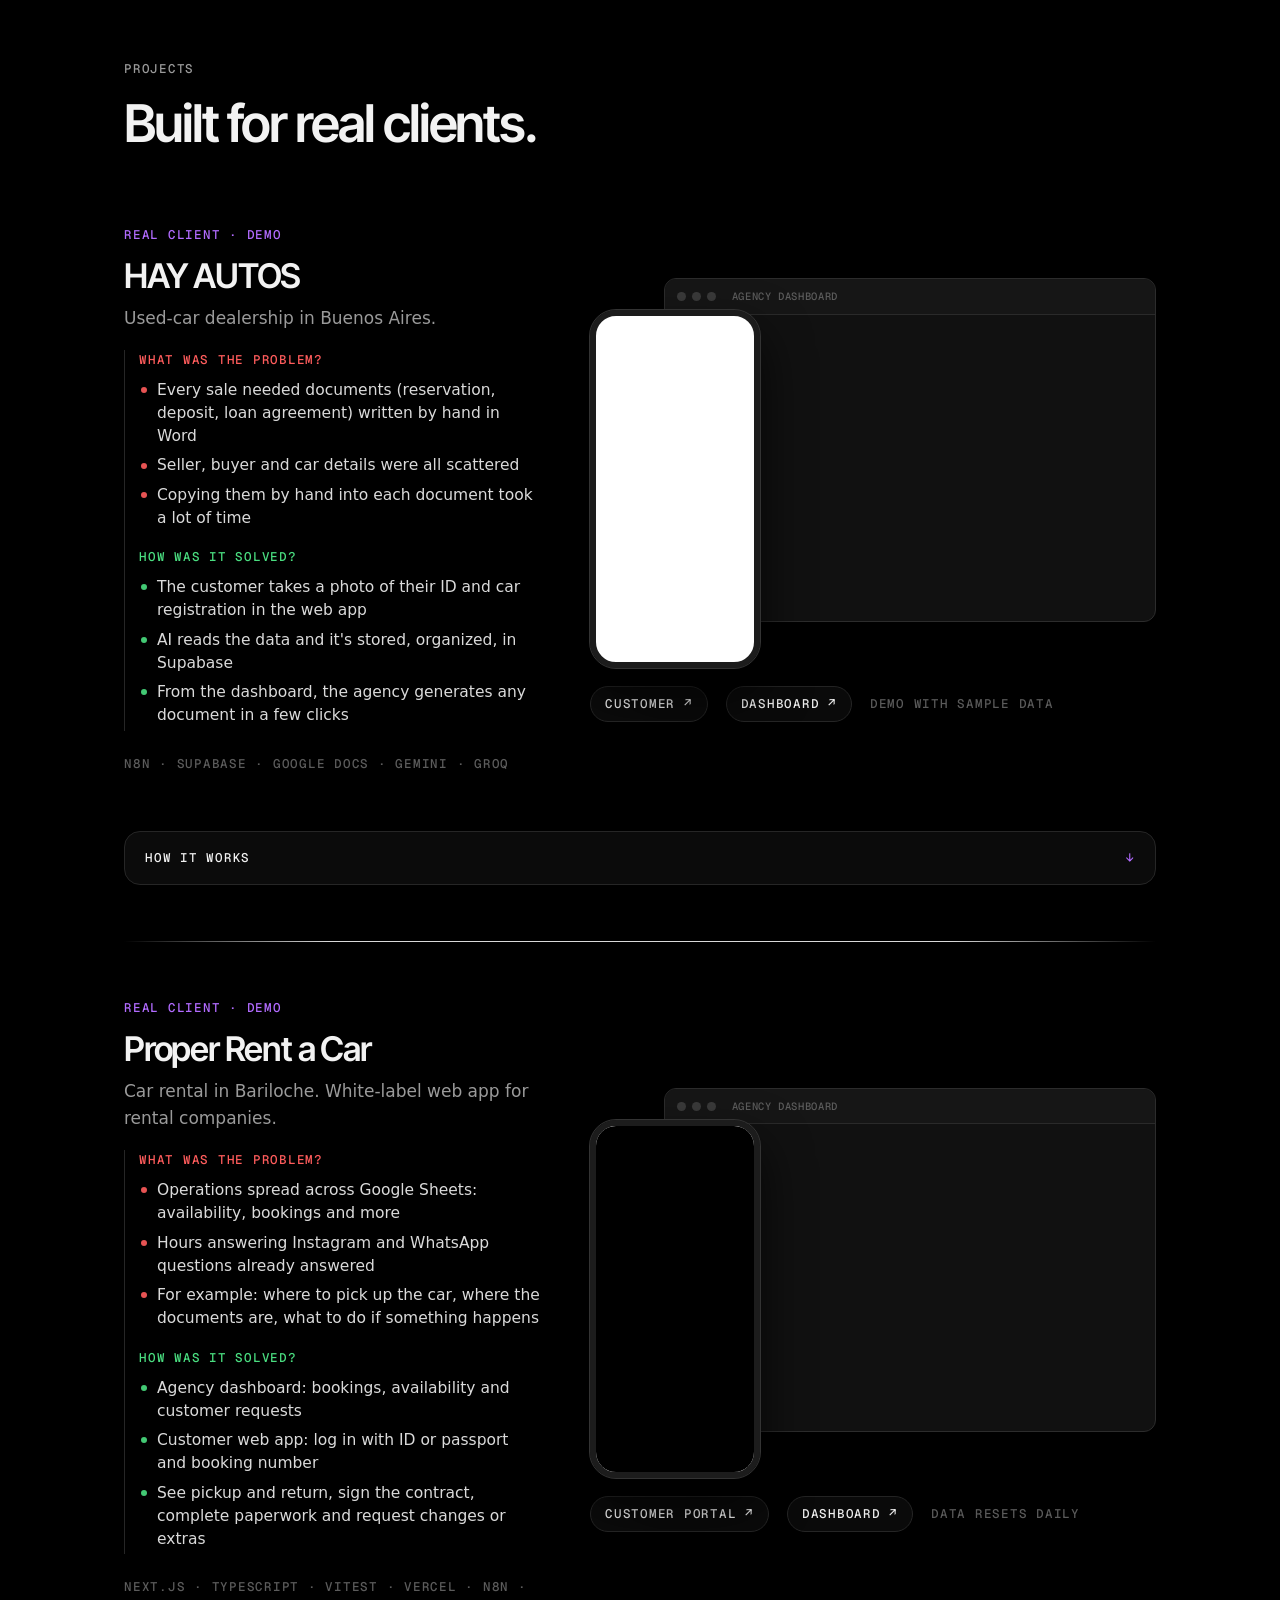
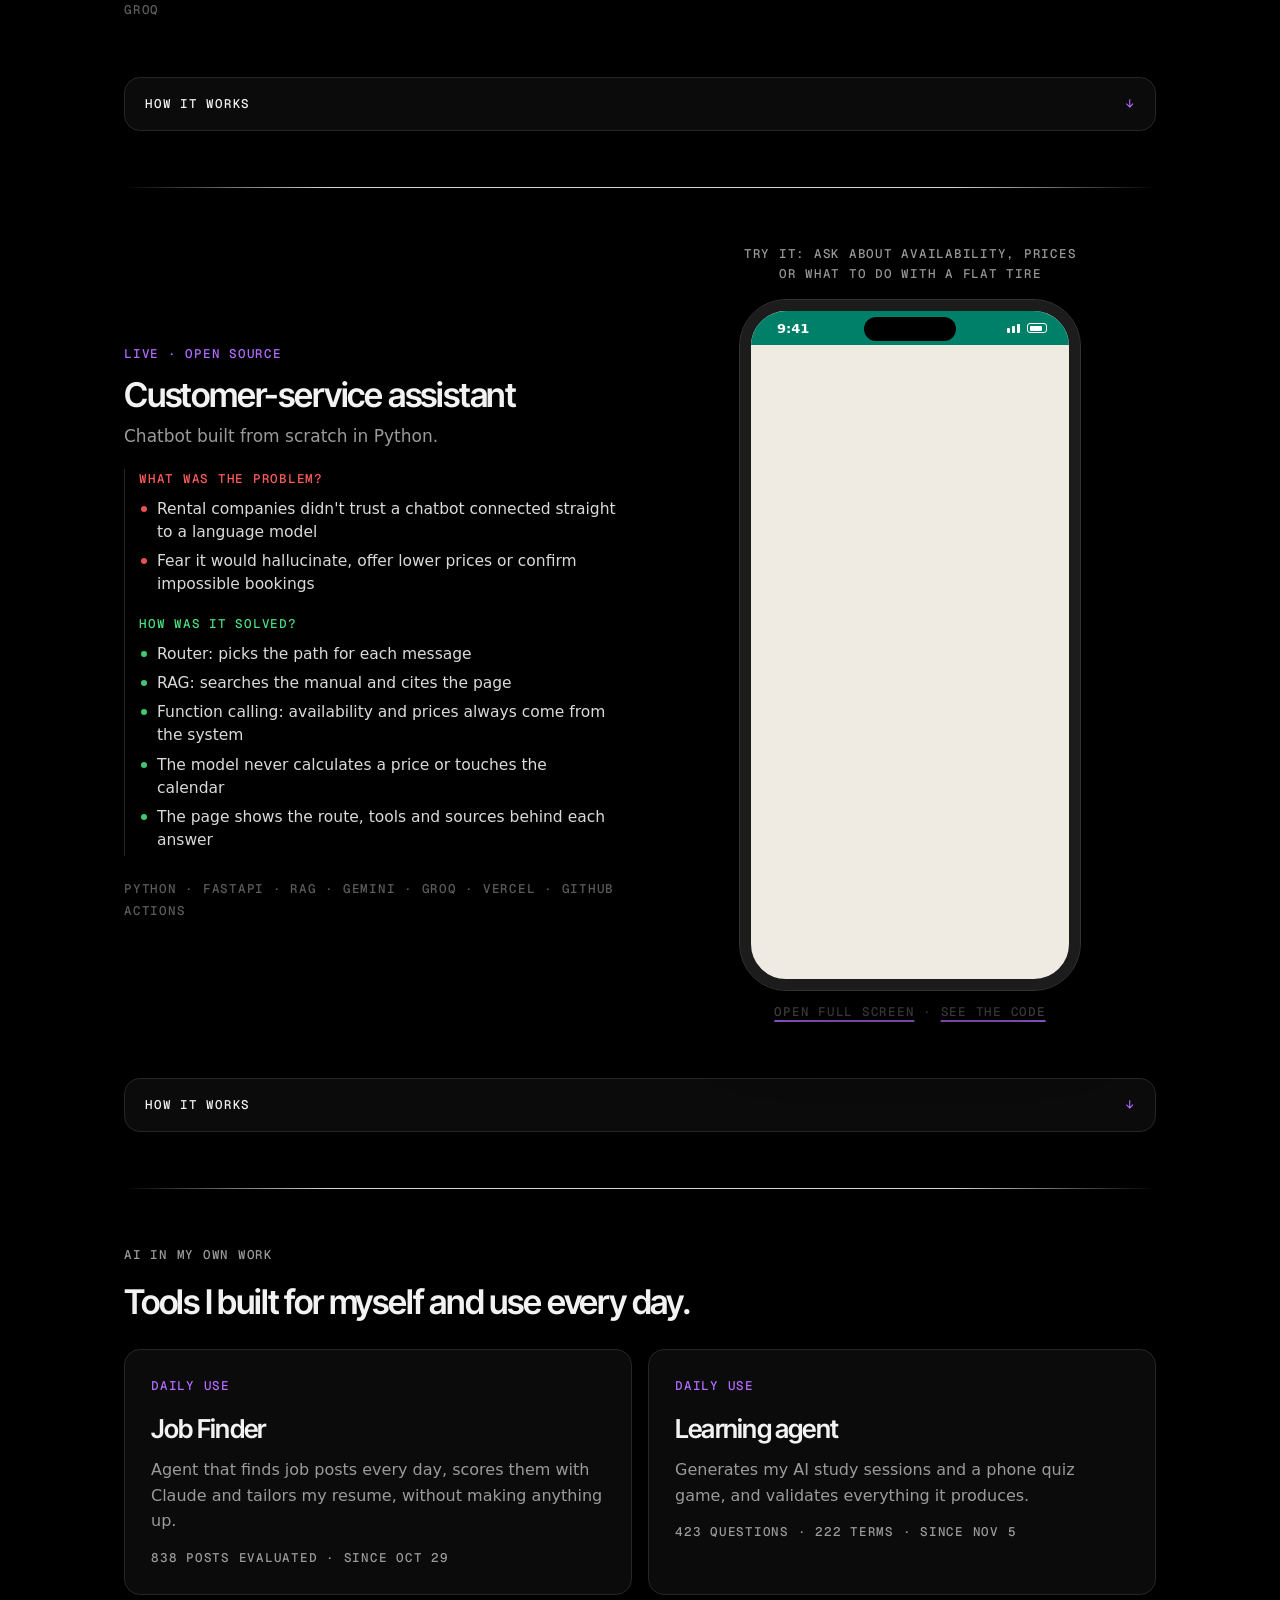
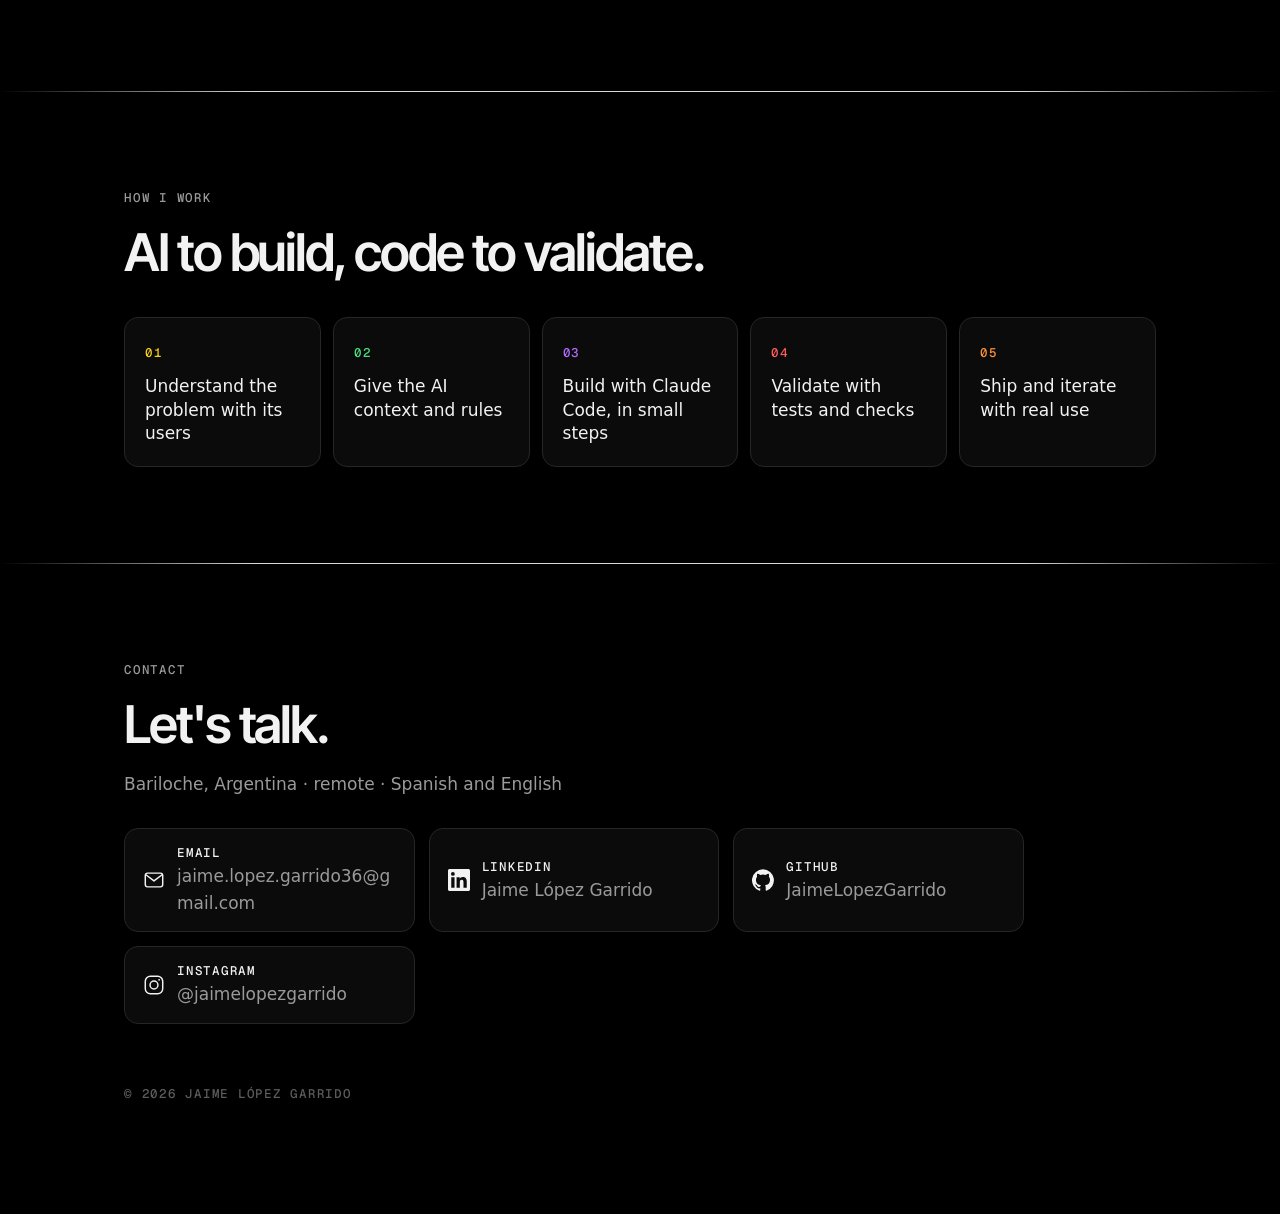
==== commit 460c32ac: "Estadísticas de visitas con GoatCounter y conteo de clics en demos y contacto Co-Authored-By: Claude" ====
--- a/index.html
+++ b/index.html
@@ -236,6 +236,8 @@
 }
 @media (max-width: 520px) { .probar { grid-template-columns: 1fr; } .tile.ancho { grid-column: span 1; } .pasos { grid-template-columns: 1fr; } }
 </style>
+<!-- Estadísticas de visitas (GoatCounter: sin cookies, no guarda IPs) -->
+<script data-goatcounter="https://jaimelopezgarrido.goatcounter.com/count" async src="https://gc.zgo.at/count.js"></script>
 </head>
 <body id="arriba">
 <div id="fondo" aria-hidden="true"></div>
@@ -302,15 +304,15 @@
     </div>
     <div>
       <div class="dispositivos">
-        <a class="ventana" href="demos/hayautos/panel/" target="_blank" rel="noopener" aria-label="Panel">
+        <a class="ventana" href="demos/hayautos/panel/" data-goatcounter-click="demo-hayautos-panel" target="_blank" rel="noopener" aria-label="Panel">
           <div class="barra"><i></i><i></i><i></i><span class="mono"><span lang="es">Panel de la agencia</span><span lang="en">Agency dashboard</span></span></div>
           <video muted loop playsinline preload="none" poster="video/hayautos-panel.webp" data-auto><source src="video/hayautos-panel.webm" type="video/webm"><source src="video/hayautos-panel.mp4" type="video/mp4"></video><span class="abrir mono"><span lang="es">Abrir demo ↗</span><span lang="en">Open demo ↗</span></span>
         </a>
-        <a class="celu" href="demos/hayautos/" target="_blank" rel="noopener" aria-label="Cliente"><video muted loop playsinline preload="none" poster="video/hayautos-cliente.webp" data-auto><source src="video/hayautos-cliente.webm" type="video/webm"><source src="video/hayautos-cliente.mp4" type="video/mp4"></video><span class="abrir mono"><span lang="es">Abrir demo ↗</span><span lang="en">Open demo ↗</span></span></a>
+        <a class="celu" href="demos/hayautos/" data-goatcounter-click="demo-hayautos-cliente" target="_blank" rel="noopener" aria-label="Cliente"><video muted loop playsinline preload="none" poster="video/hayautos-cliente.webp" data-auto><source src="video/hayautos-cliente.webm" type="video/webm"><source src="video/hayautos-cliente.mp4" type="video/mp4"></video><span class="abrir mono"><span lang="es">Abrir demo ↗</span><span lang="en">Open demo ↗</span></span></a>
       </div>
       <div class="demo-links mono">
-        <a href="demos/hayautos/" target="_blank" rel="noopener"><span lang="es">Cliente</span><span lang="en">Customer</span> ↗</a>
-        <a href="demos/hayautos/panel/" target="_blank" rel="noopener"><span lang="es">Panel</span><span lang="en">Dashboard</span> ↗</a>
+        <a href="demos/hayautos/" data-goatcounter-click="demo-hayautos-cliente" target="_blank" rel="noopener"><span lang="es">Cliente</span><span lang="en">Customer</span> ↗</a>
+        <a href="demos/hayautos/panel/" data-goatcounter-click="demo-hayautos-panel" target="_blank" rel="noopener"><span lang="es">Panel</span><span lang="en">Dashboard</span> ↗</a>
         <span class="nota-demo"><span lang="es">Demo con datos de ejemplo</span><span lang="en">Demo with sample data</span></span>
       </div>
     </div>
@@ -334,15 +336,15 @@
     </div>
     <div>
       <div class="dispositivos">
-        <a class="ventana" href="https://proper-demo-livid.vercel.app/panel/ingreso" target="_blank" rel="noopener" aria-label="Panel">
+        <a class="ventana" href="https://proper-demo-livid.vercel.app/panel/ingreso" data-goatcounter-click="demo-proper-panel" target="_blank" rel="noopener" aria-label="Panel">
           <div class="barra"><i></i><i></i><i></i><span class="mono"><span lang="es">Panel de la agencia</span><span lang="en">Agency dashboard</span></span></div>
           <video muted loop playsinline preload="none" poster="video/proper-panel.webp" data-auto><source src="video/proper-panel.webm" type="video/webm"><source src="video/proper-panel.mp4" type="video/mp4"></video><span class="abrir mono"><span lang="es">Abrir demo ↗</span><span lang="en">Open demo ↗</span></span>
         </a>
-        <a class="celu" href="https://proper-demo-livid.vercel.app/mi/entrar" target="_blank" rel="noopener" aria-label="Cliente"><video muted loop playsinline preload="none" poster="video/proper-portal.webp" data-auto><source src="video/proper-portal.webm" type="video/webm"><source src="video/proper-portal.mp4" type="video/mp4"></video><span class="abrir mono"><span lang="es">Abrir demo ↗</span><span lang="en">Open demo ↗</span></span></a>
+        <a class="celu" href="https://proper-demo-livid.vercel.app/mi/entrar" data-goatcounter-click="demo-proper-portal" target="_blank" rel="noopener" aria-label="Cliente"><video muted loop playsinline preload="none" poster="video/proper-portal.webp" data-auto><source src="video/proper-portal.webm" type="video/webm"><source src="video/proper-portal.mp4" type="video/mp4"></video><span class="abrir mono"><span lang="es">Abrir demo ↗</span><span lang="en">Open demo ↗</span></span></a>
       </div>
       <div class="demo-links mono">
-        <a href="https://proper-demo-livid.vercel.app/mi/entrar" target="_blank" rel="noopener"><span lang="es">Portal del cliente</span><span lang="en">Customer portal</span> ↗</a>
-        <a href="https://proper-demo-livid.vercel.app/panel/ingreso" target="_blank" rel="noopener"><span lang="es">Panel</span><span lang="en">Dashboard</span> ↗</a>
+        <a href="https://proper-demo-livid.vercel.app/mi/entrar" data-goatcounter-click="demo-proper-portal" target="_blank" rel="noopener"><span lang="es">Portal del cliente</span><span lang="en">Customer portal</span> ↗</a>
+        <a href="https://proper-demo-livid.vercel.app/panel/ingreso" data-goatcounter-click="demo-proper-panel" target="_blank" rel="noopener"><span lang="es">Panel</span><span lang="en">Dashboard</span> ↗</a>
         <span class="nota-demo"><span lang="es">Los datos se reinician cada día</span><span lang="en">Data resets daily</span></span>
       </div>
     </div>
@@ -370,7 +372,7 @@
       <div class="cursor-guia" id="cursor-guia" aria-hidden="true"><span class="onda"></span><svg viewBox="0 0 24 24"><path d="M4 2.5 20 11l-7 1.8L9.6 20z" fill="#b26bff" stroke="#fff" stroke-width="1.6" stroke-linejoin="round"/></svg><span class="etq"><span lang="es">Mirá cómo responde</span><span lang="en">See how it answers</span></span></div>
       <div class="telefono" id="telefono"><div class="estatus"><span>9:41</span><div class="isla"></div><span class="iconos"><i></i><i></i><i></i><b></b></span></div><iframe id="chat-demo" src="https://asistente-rentadora-demo.vercel.app/?demo=1" title="Chat con el asistente" loading="lazy"></iframe></div>
       </div>
-      <div class="nota mono" style="text-align:center"><a class="subrayado" href="https://asistente-rentadora-demo.vercel.app/" target="_blank" rel="noopener"><span lang="es">Abrir en pantalla completa</span><span lang="en">Open full screen</span></a> · <a class="subrayado" href="https://github.com/JaimeLopezGarrido/asistente-flota-mcp" target="_blank" rel="noopener"><span lang="es">Ver el código</span><span lang="en">See the code</span></a></div>
+      <div class="nota mono" style="text-align:center"><a class="subrayado" href="https://asistente-rentadora-demo.vercel.app/" data-goatcounter-click="chat-pantalla-completa" target="_blank" rel="noopener"><span lang="es">Abrir en pantalla completa</span><span lang="en">Open full screen</span></a> · <a class="subrayado" href="https://github.com/JaimeLopezGarrido/asistente-flota-mcp" data-goatcounter-click="repo-chatbot" target="_blank" rel="noopener"><span lang="es">Ver el código</span><span lang="en">See the code</span></a></div>
     </div>
     <details class="como" id="como-asistente"><summary class="mono"><span lang="es">Cómo funciona</span><span lang="en">How it works</span><span class="flecha">↓</span></summary><div class="como-cuerpo"><div class="diagrama-caja"><svg class="diagrama" viewBox="0 0 980 300" role="img" aria-hidden="true"><path class="c" d="M130 150 H160"/><path class="c" d="M300 150 H330"/><path class="c" d="M470 150 C495 150 495 39 520 39"/><path class="c" d="M470 150 C495 150 495 109 520 109"/><path class="c" d="M470 150 C495 150 495 179 520 179"/><path class="c" d="M470 150 C495 150 495 249 520 249"/><path class="c" d="M730 39 C755 39 755 140 780 140"/><path class="c" d="M730 109 C755 109 755 145 780 145"/><path class="c" d="M730 179 C755 179 755 155 780 155"/><path class="c" d="M730 249 C755 249 755 160 780 160"/><path class="c punteada" d="M395 240 V175"/><path class="c punteada" d="M490 263 C505 263 505 230 520 230"/><path class="recorrido" d="M130 150 H470 C495 150 495 39 520 39 H730 C755 39 755 140 780 140 H970"/><rect class="nodo" x="10" y="125" width="120" height="50" rx="10"/><text class="t" x="70.0" y="144.0">NAVEGADOR</text><text class="s" x="70.0" y="160.0">chat web</text><rect class="nodo" x="160" y="125" width="140" height="50" rx="10"/><text class="t" x="230.0" y="144.0">API /CHAT</text><text class="s" x="230.0" y="160.0">sesión · límites</text><rect class="nodo" x="330" y="125" width="140" height="50" rx="10"/><text class="t" x="400.0" y="144.0">ROUTER</text><text class="s" x="400.0" y="160.0">1 llamada LLM</text><rect class="nodo destacado" x="520" y="14" width="210" height="50" rx="10"/><text class="t" x="625.0" y="33.0">POLÍTICAS + MANUAL</text><text class="s" x="625.0" y="49.0">RAG híbrido · cita pág.</text><rect class="nodo" x="520" y="84" width="210" height="50" rx="10"/><text class="t" x="625.0" y="103.0">AGENTE</text><text class="s" x="625.0" y="119.0">disponibilidad · cotizar</text><rect class="nodo" x="520" y="154" width="210" height="50" rx="10"/><text class="t" x="625.0" y="173.0">RECLAMO</text><text class="s" x="625.0" y="189.0">respuesta fija · humano</text><rect class="nodo" x="520" y="224" width="210" height="50" rx="10"/><text class="t" x="625.0" y="243.0">FUERA DE ALCANCE</text><text class="s" x="625.0" y="259.0">respuesta fija</text><rect class="nodo" x="780" y="115" width="190" height="70" rx="10"/><text class="t" x="875.0" y="144.0">VALIDACIÓN</text><text class="s" x="875.0" y="160.0">esquema · citas · fuentes</text><rect class="nodo" x="300" y="240" width="190" height="46" rx="10"/><text class="t" x="395.0" y="257.0">MODELOS</text><text class="s" x="395.0" y="273.0">groq → groq 120b → gemini</text><circle class="punto" r="5"><animateMotion dur="5s" repeatCount="indefinite" path="M130 150 H470 C495 150 495 39 520 39 H730 C755 39 755 140 780 140 H970" keyPoints="0;1" keyTimes="0;1" calcMode="linear"/></circle></svg></div><div class="ejemplo"><div class="mono ej-titulo"><span lang="es">Ejemplo: "¿Qué hago si pincho una goma?"</span><span lang="en">Example: "What do I do if I get a flat tire?"</span></div><ol><li><span lang="es">Alguien escribe <i>"¿Qué hago si pincho una goma?"</i>. La API la recibe y controla los límites por visitante y por conversación.</span><span lang="en">Someone types <i>"What do I do if I get a flat tire?"</i>. The API receives it and checks the per-visitor and per-conversation limits.</span></li><li><span lang="es">El <b>router</b> (una llamada al modelo con salida en JSON) la clasifica como <b>política</b>: no hace falta el agente con herramientas.</span><span lang="en">The <b>router</b> (one model call with JSON output) classifies it as a <b>policy</b> question: the tool-using agent isn't needed.</span></li><li><span lang="es">El <b>RAG</b> busca en el manual: embeddings de la pregunta + búsqueda por palabras. Encuentra la <b>página 7</b> (similitud 0,74; lo que no tiene relación queda debajo de 0,62 y se descarta).</span><span lang="en"><b>RAG</b> searches the manual: question embeddings + keyword search. It finds <b>page 7</b> (similarity 0.74; anything unrelated stays below 0.62 and is discarded).</span></li><li><span lang="es">El modelo responde en un formato fijo que lo obliga a decir qué páginas usó (<code>paginas_manual: [7]</code>). Si falla un proveedor, pasa al siguiente en segundos.</span><span lang="en">The model answers in a fixed format that forces it to state which pages it used (<code>paginas_manual: [7]</code>). If a provider fails, it switches to the next one in seconds.</span></li><li><span lang="es">El <b>código valida</b>: si el texto no trae la cita, la agrega; arma las fuentes con el fragmento original. La web muestra la respuesta, la ruta y la fuente <b>[pág. 7]</b>.</span><span lang="en">The <b>code validates</b>: if the text lacks the citation, it adds it, and builds the sources from the original passage. The page shows the answer, the route and the source <b>[p. 7]</b>.</span></li></ol></div></div></details>
   </article>
@@ -418,10 +420,10 @@
   <h2><span lang="es">Hablemos.</span><span lang="en">Let's talk.</span></h2>
   <p class="lead"><span lang="es">Bariloche, Argentina · remoto · español e inglés</span><span lang="en">Bariloche, Argentina · remote · Spanish and English</span></p>
   <div class="redes">
-    <a class="red" href="mailto:jaime.lopez.garrido36@gmail.com">
+    <a class="red" href="mailto:jaime.lopez.garrido36@gmail.com" data-goatcounter-click="contacto-email">
       <svg viewBox="0 0 24 24" fill="none" stroke="currentColor" stroke-width="1.6" stroke-linecap="round" stroke-linejoin="round" aria-hidden="true"><rect x="2.5" y="4.5" width="19" height="15" rx="2.5"/><path d="m3.5 6.5 8.5 6.5 8.5-6.5"/></svg>
       <span><span class="mono">Email</span><span class="que">jaime.lopez.garrido36@gmail.com</span></span></a>
-    <a class="red" href="https://www.linkedin.com/in/jaime-lopez-garrido-1b274221b" target="_blank" rel="noopener">
+    <a class="red" href="https://www.linkedin.com/in/jaime-lopez-garrido-1b274221b" data-goatcounter-click="contacto-linkedin" target="_blank" rel="noopener">
       <svg viewBox="0 0 24 24" fill="currentColor" aria-hidden="true"><path d="M20.45 20.45h-3.56v-5.57c0-1.33-.02-3.04-1.85-3.04-1.85 0-2.14 1.45-2.14 2.94v5.67H9.35V9h3.41v1.56h.05c.48-.9 1.64-1.85 3.37-1.85 3.6 0 4.27 2.37 4.27 5.46v6.28zM5.34 7.43a2.06 2.06 0 1 1 0-4.13 2.06 2.06 0 0 1 0 4.13zM7.12 20.45H3.56V9h3.56v11.45zM22.22 0H1.77C.79 0 0 .77 0 1.73v20.54C0 23.23.79 24 1.77 24h20.45c.98 0 1.78-.77 1.78-1.73V1.73C24 .77 23.2 0 22.22 0z"/></svg>
       <span><span class="mono">LinkedIn</span><span class="que">Jaime López Garrido</span></span></a>
     <a class="red" href="https://github.com/JaimeLopezGarrido" target="_blank" rel="noopener">
@@ -524,6 +526,14 @@
 }), { threshold: 0.25 });
 document.querySelectorAll("video[data-auto]").forEach(v => vio.observe(v));
 
+// Estadísticas: cuenta una vez si alguien toca el chat del teléfono (el foco pasa al iframe)
+addEventListener("blur", () => {
+  if (document.activeElement === chat && !window.chatContado) {
+    window.chatContado = true;
+    window.goatcounter?.count?.({ path: "chat-usado", title: "Usó el chat del teléfono", event: true });
+  }
+});
+
 // Las líneas separadoras se dibujan cuando entran en pantalla
 const obs = new IntersectionObserver(es => es.forEach(e => { if (e.isIntersecting) { e.target.classList.add("visible"); obs.unobserve(e.target); } }), { threshold: 0.6 });
 document.querySelectorAll(".linea").forEach(l => obs.observe(l));
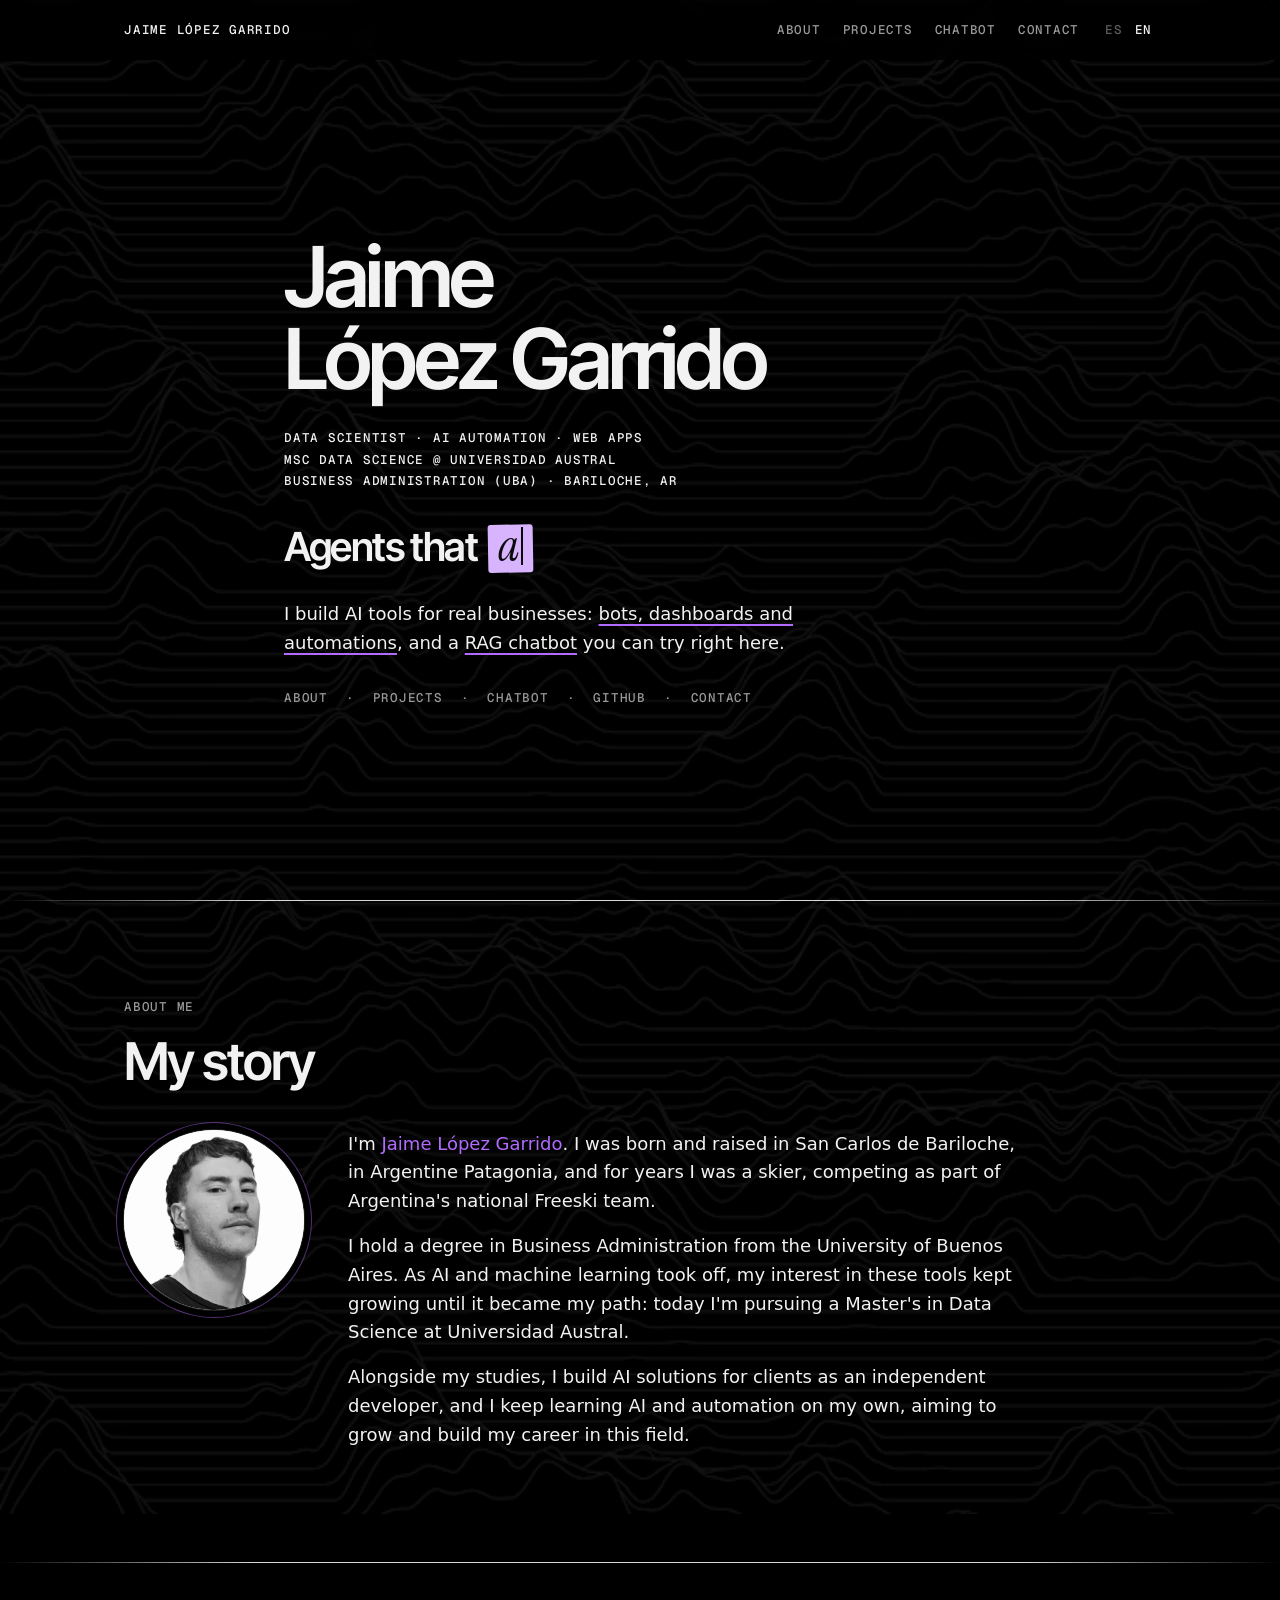
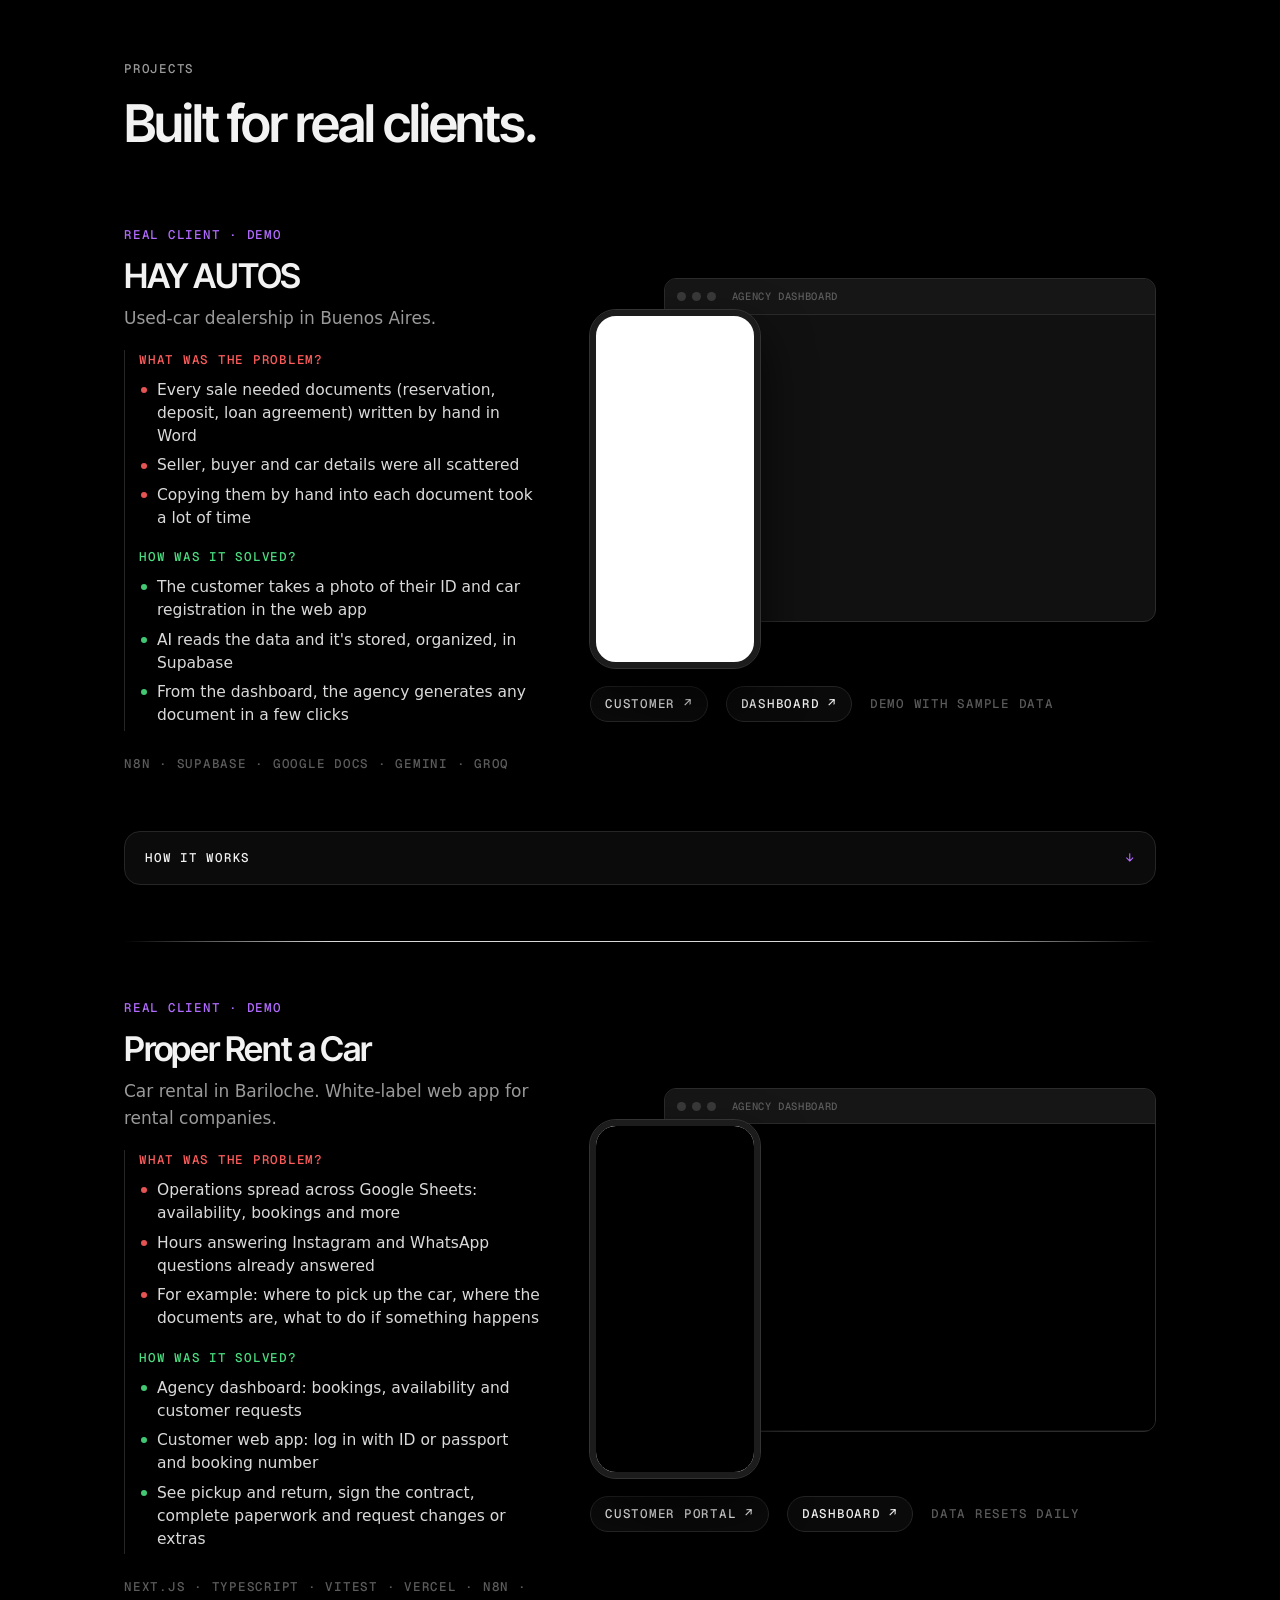
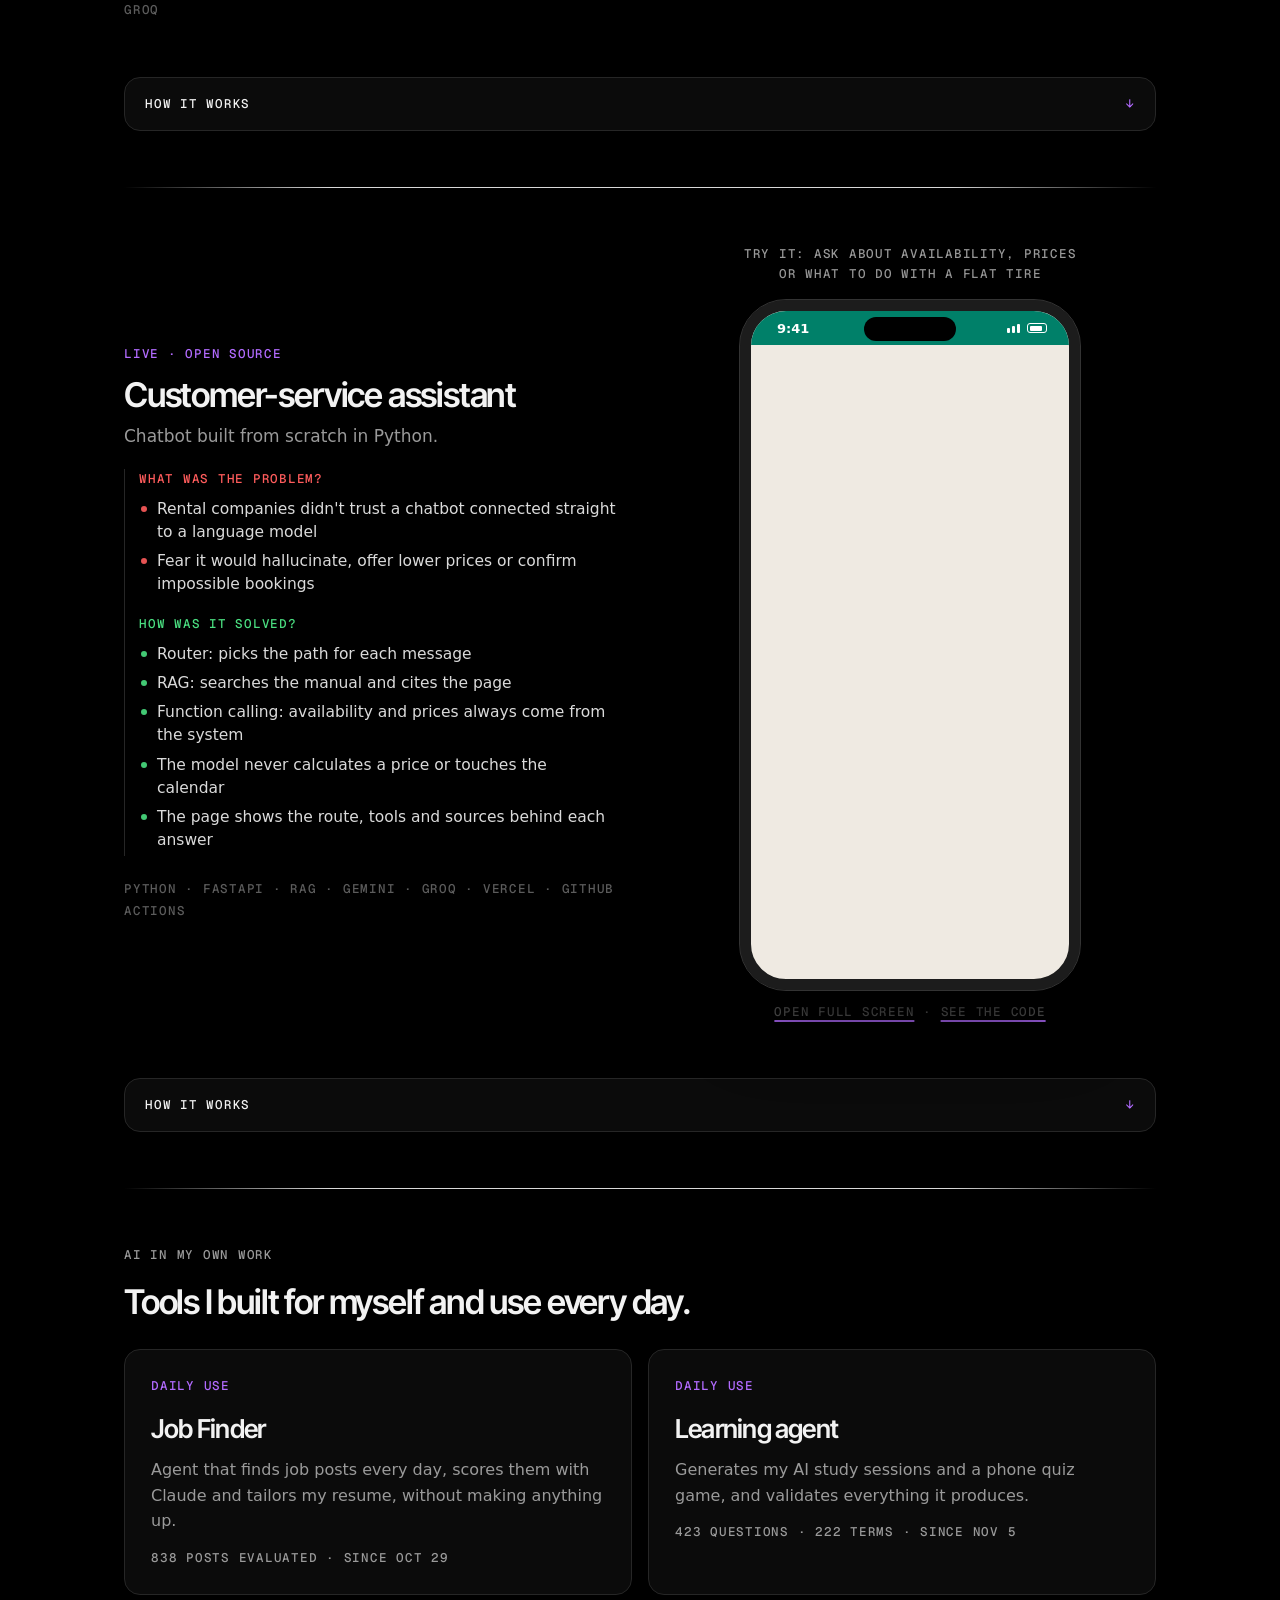
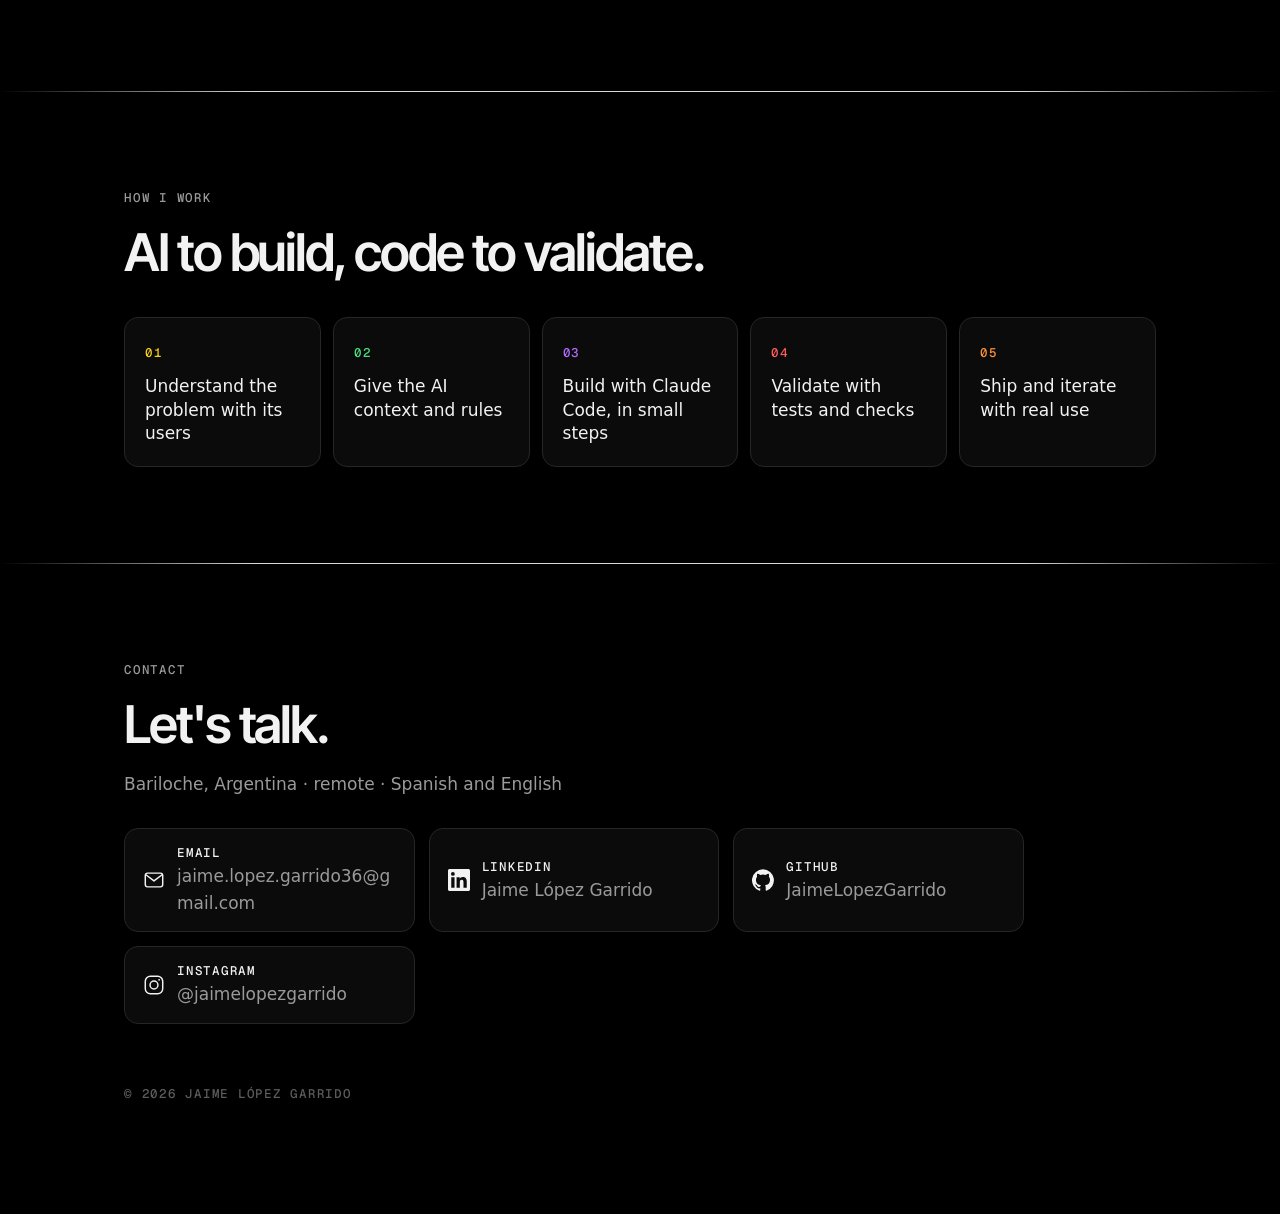
==== commit 125e9b96: "Favicon: JLG en blanco sin fondo Co-Authored-By: Claude Opus 5.5 (1M context) <noreply@anthropic.com" ====
--- a/index.html
+++ b/index.html
@@ -6,8 +6,8 @@
 <title>Jaime López Garrido · Data Science e IA aplicada</title>
 <meta name="description" content="Jaime López Garrido: data science, automatización con IA y web apps para negocios reales. Proyectos y demos para probar.">
 <meta name="theme-color" content="#000000">
-<link rel="icon" href="favicon.ico" sizes="any">
-<link rel="icon" type="image/png" sizes="32x32" href="favicon-32.png">
+<link rel="icon" href="favicon.ico?v=2" sizes="any">
+<link rel="icon" type="image/png" sizes="32x32" href="favicon-32.png?v=2">
 <link rel="apple-touch-icon" href="apple-touch-icon.png">
 <meta property="og:title" content="Jaime López Garrido">
 <meta property="og:description" content="Data science, automatización con IA y web apps para negocios reales.">
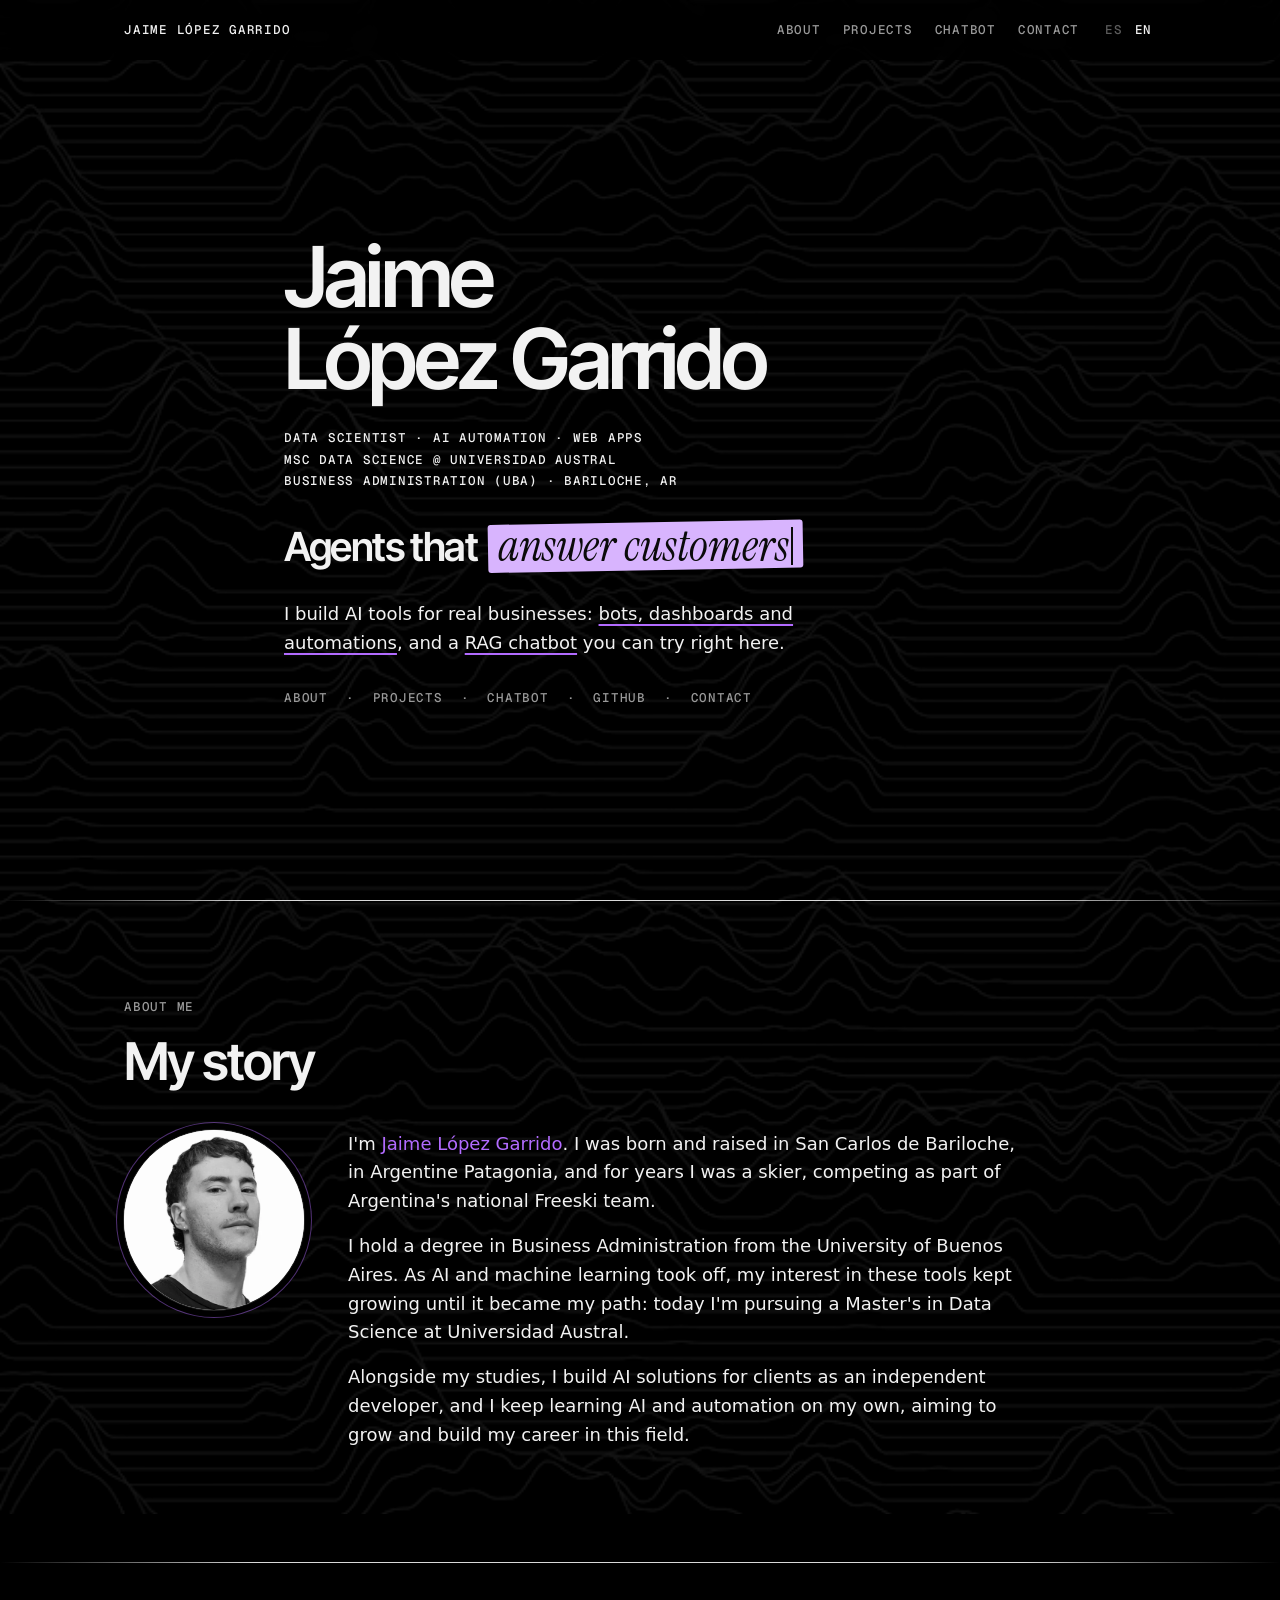
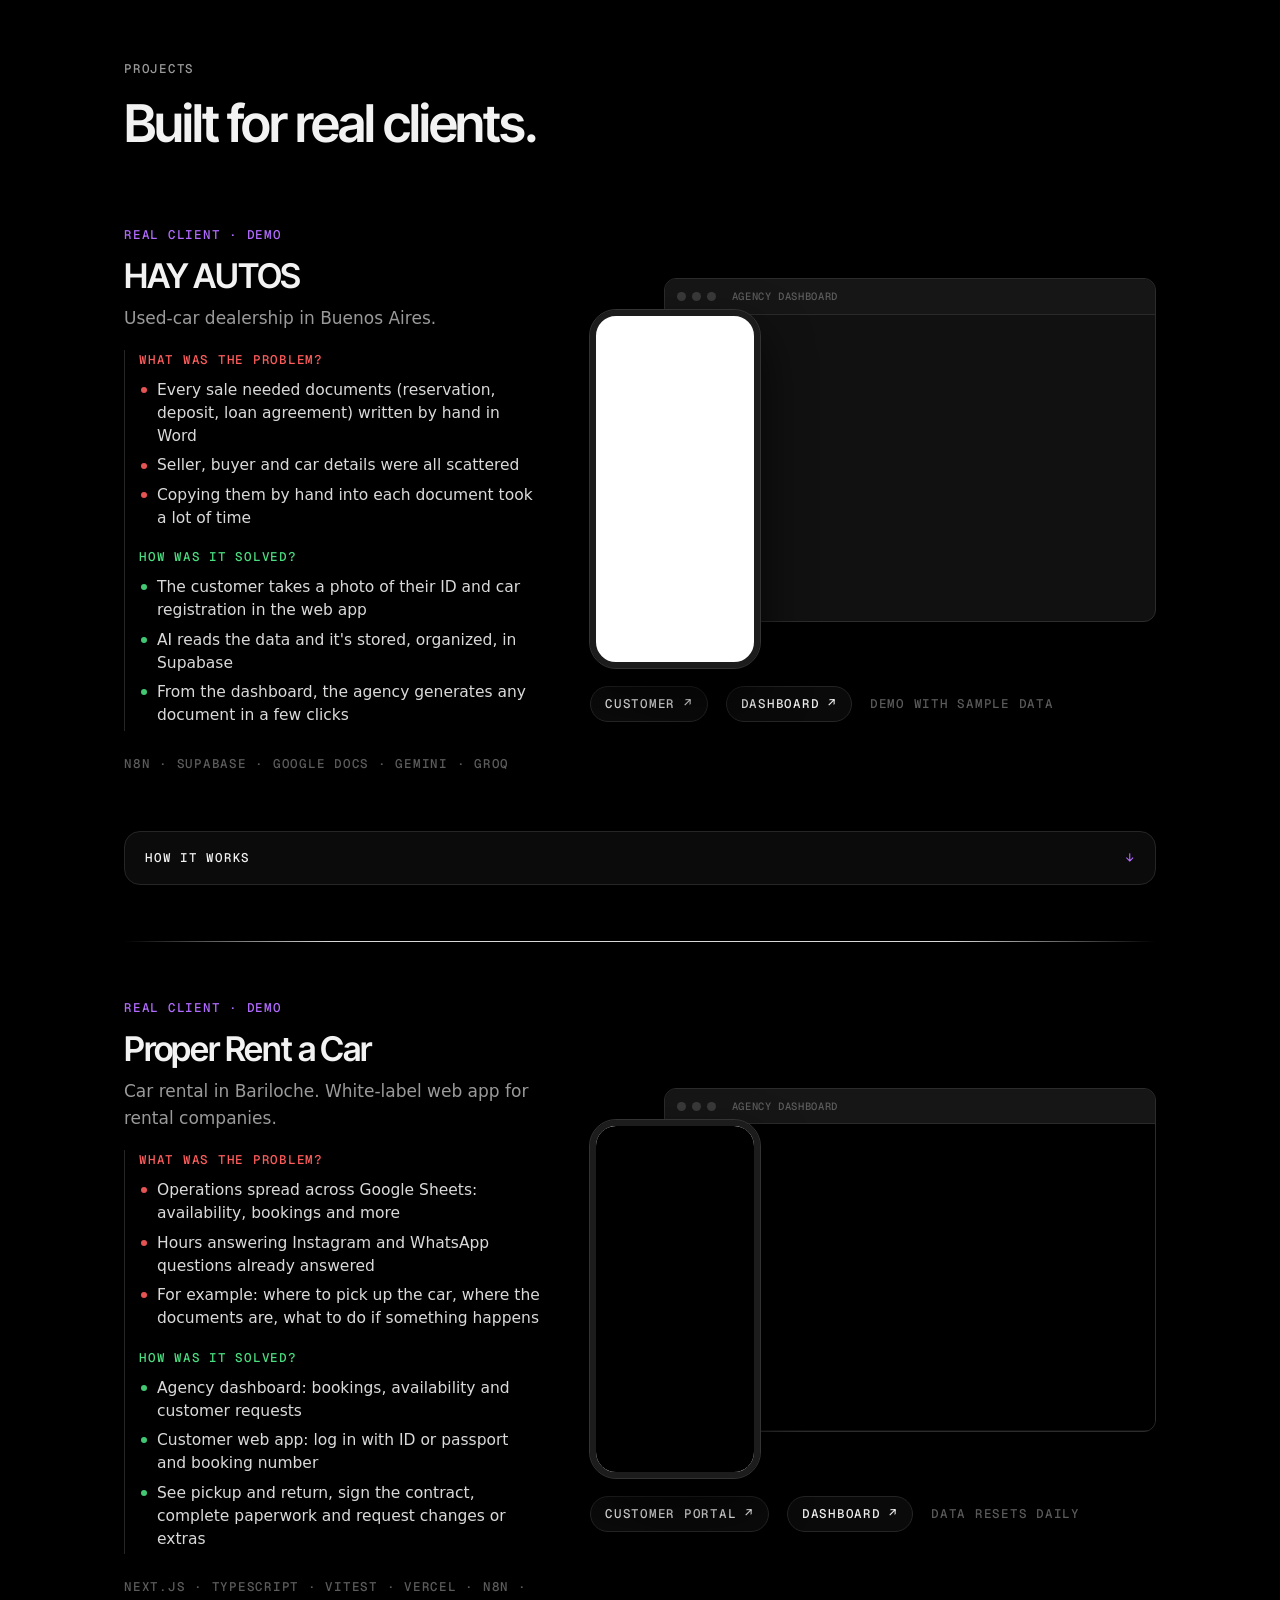
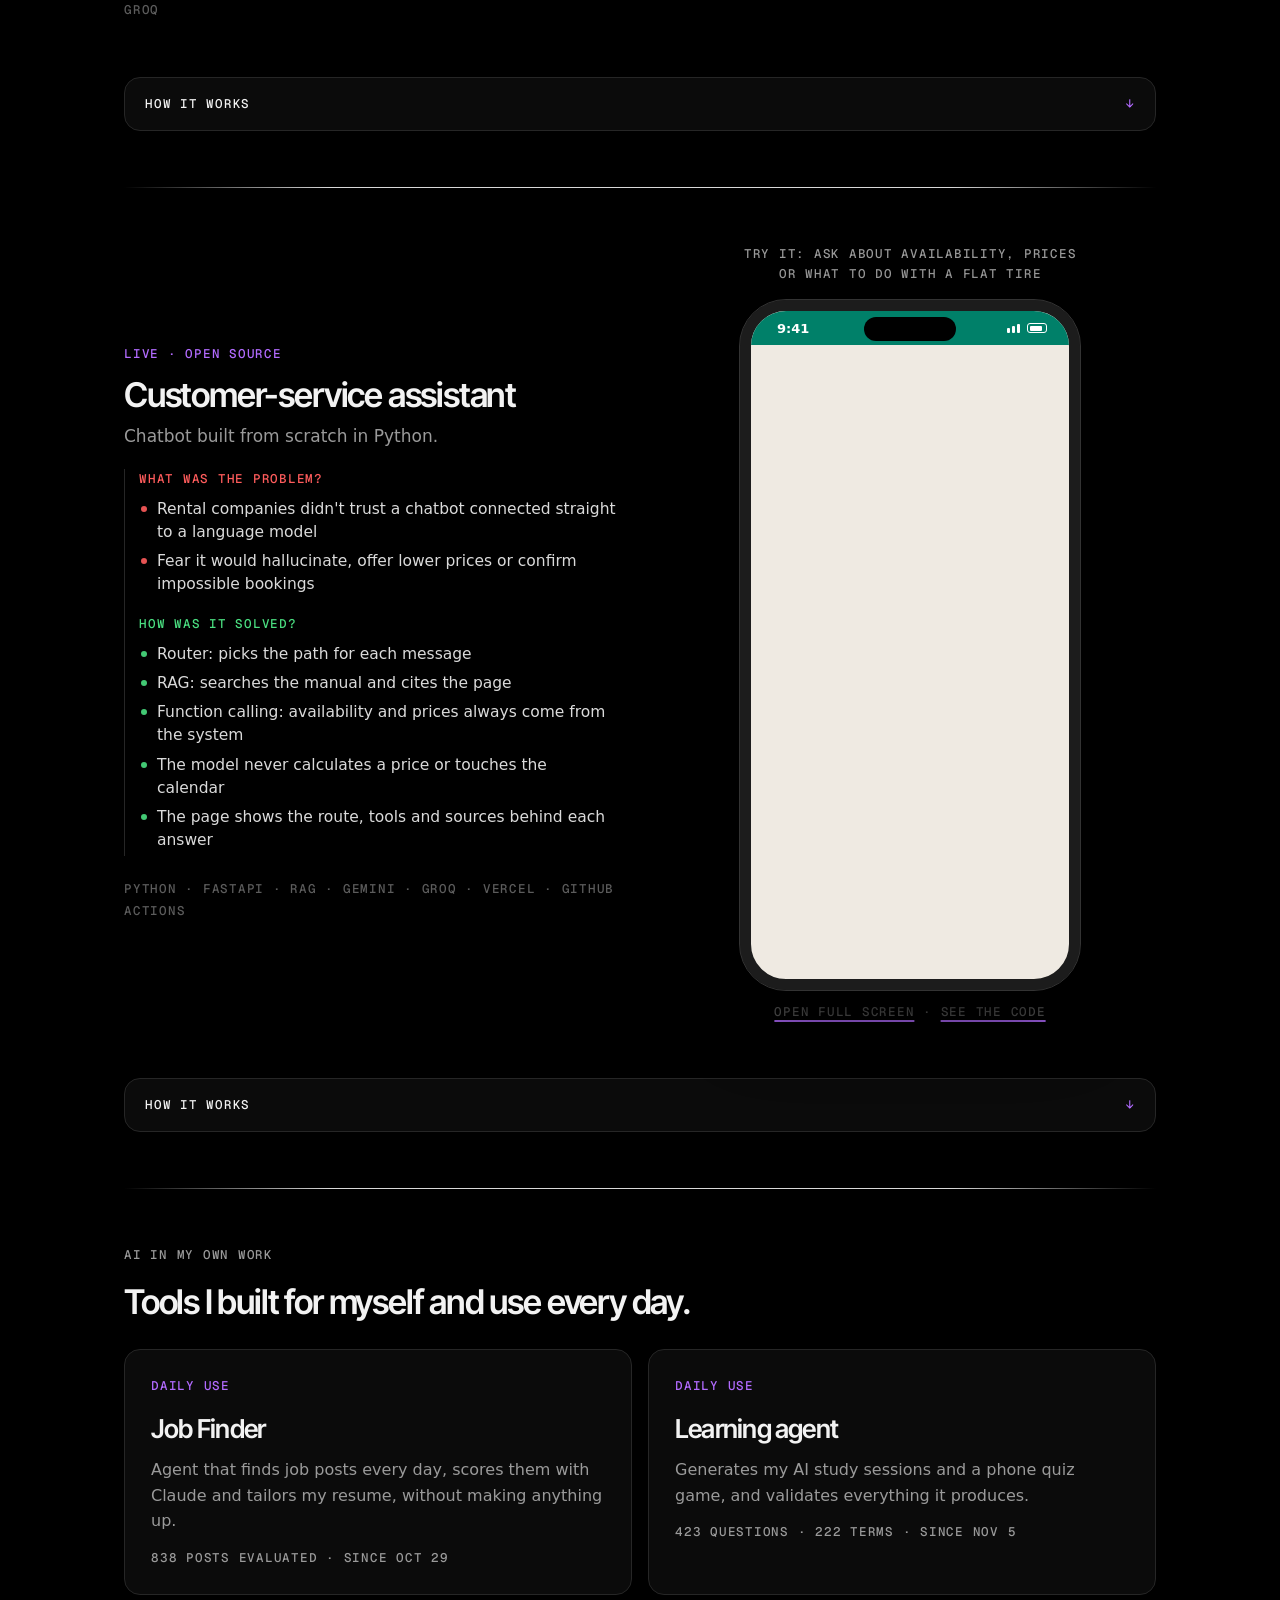
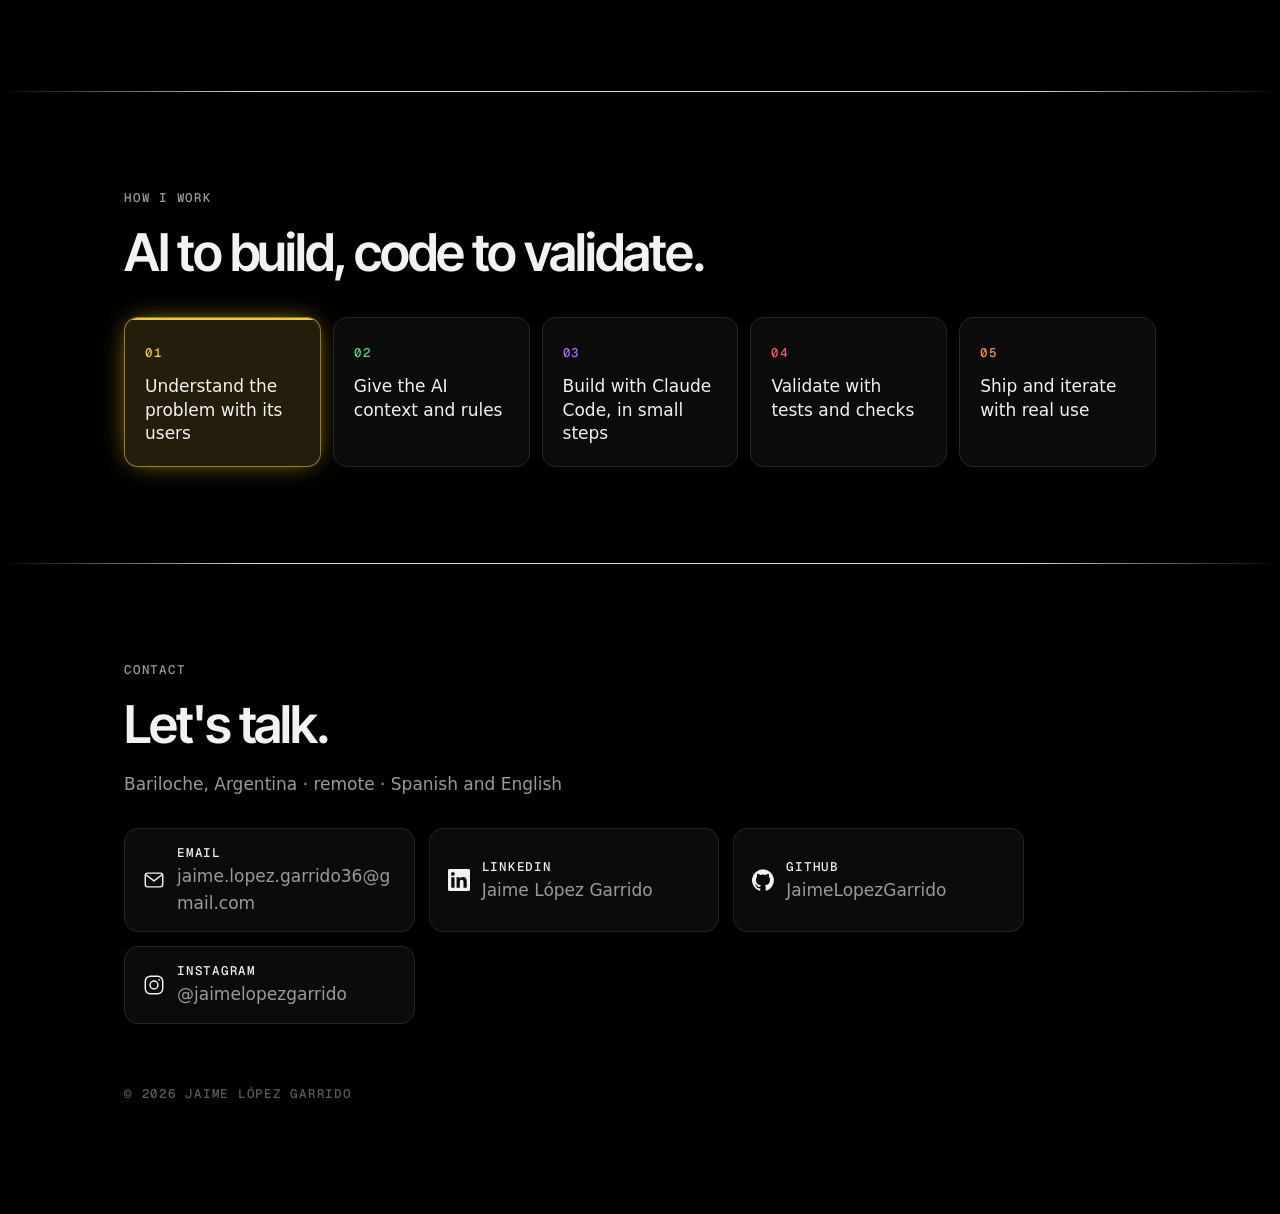
==== commit 208caf85: "Cómo trabajo: los pasos se pintan en secuencia, como un flujo Co-Authored-By: Claude Opus 5.5 (1M co" ====
--- a/index.html
+++ b/index.html
@@ -177,9 +177,18 @@
 
 /* Cómo trabajo */
 .pasos { display: grid; grid-template-columns: repeat(5, 1fr); gap: 12px; margin-top: 36px; }
-.paso { border: 1px solid var(--line); border-radius: 14px; padding: 20px; background: var(--card); }
+.paso { --col: var(--acento); position: relative; overflow: hidden; border: 1px solid var(--line); border-radius: 14px; padding: 20px; background: var(--card); transition: border-color .6s, background-color .6s, box-shadow .6s; }
+/* Flujo: una barra recorre cada paso y lo pinta de su color, después pasa al siguiente */
+.paso::before { content: ""; position: absolute; left: 0; top: 0; height: 2px; width: 100%; background: var(--col); transform: scaleX(0); transform-origin: left; }
+.paso.activo::before { transform: scaleX(1); transition: transform .8s cubic-bezier(.6,0,.3,1); }
+.paso.pintado { border-color: color-mix(in srgb, var(--col) 55%, transparent); background: color-mix(in srgb, var(--col) 10%, var(--card)); box-shadow: 0 0 28px -10px var(--col); }
+.paso .n { display: inline-block; transition: transform .4s; }
+.paso.activo:not(.pintado) .n { transform: scale(1.25); }
+.pasos.apagando .paso { transition-duration: .9s; }
+@media (prefers-reduced-motion: reduce) { .paso::before { display: none; } }
 .paso .n { color: var(--acento); }
-.paso:nth-child(1) .n { color: var(--amarillo); } .paso:nth-child(2) .n { color: var(--verde); } .paso:nth-child(3) .n { color: var(--violeta); } .paso:nth-child(4) .n { color: var(--rojo); } .paso:nth-child(5) .n { color: var(--naranja); }
+.paso:nth-child(1) { --col: var(--amarillo); } .paso:nth-child(2) { --col: var(--verde); } .paso:nth-child(3) { --col: var(--violeta); } .paso:nth-child(4) { --col: var(--rojo); } .paso:nth-child(5) { --col: var(--naranja); }
+.paso .n { color: var(--col); }
 .paso b { display: block; font-weight: 500; margin-top: 10px; line-height: 1.4; }
 
 /* Demo embebida */
@@ -534,6 +543,29 @@
   }
 });
 
+// "Cómo trabajo": los pasos se pintan uno tras otro mientras la sección está en pantalla, y el ciclo se repite
+const pasos = document.querySelector(".pasos"), cajasPaso = [...pasos.querySelectorAll(".paso")];
+let pasosVisibles = false, pasosCorriendo = false;
+async function fluirPasos() {
+  if (pasosCorriendo) return;
+  pasosCorriendo = true;
+  while (pasosVisibles) {
+    for (const c of cajasPaso) {
+      if (!pasosVisibles) break;
+      c.classList.add("activo"); await espera(650);
+      c.classList.add("pintado"); await espera(350);
+    }
+    await espera(2600);
+    pasos.classList.add("apagando");
+    cajasPaso.forEach(c => c.classList.remove("activo", "pintado"));
+    await espera(1100);
+    pasos.classList.remove("apagando");
+  }
+  pasosCorriendo = false;
+}
+if (quieto) cajasPaso.forEach(c => c.classList.add("pintado"));
+else new IntersectionObserver(es => { pasosVisibles = es[0].isIntersecting; if (pasosVisibles) fluirPasos(); }, { threshold: 0.4 }).observe(pasos);
+
 // Las líneas separadoras se dibujan cuando entran en pantalla
 const obs = new IntersectionObserver(es => es.forEach(e => { if (e.isIntersecting) { e.target.classList.add("visible"); obs.unobserve(e.target); } }), { threshold: 0.6 });
 document.querySelectorAll(".linea").forEach(l => obs.observe(l));
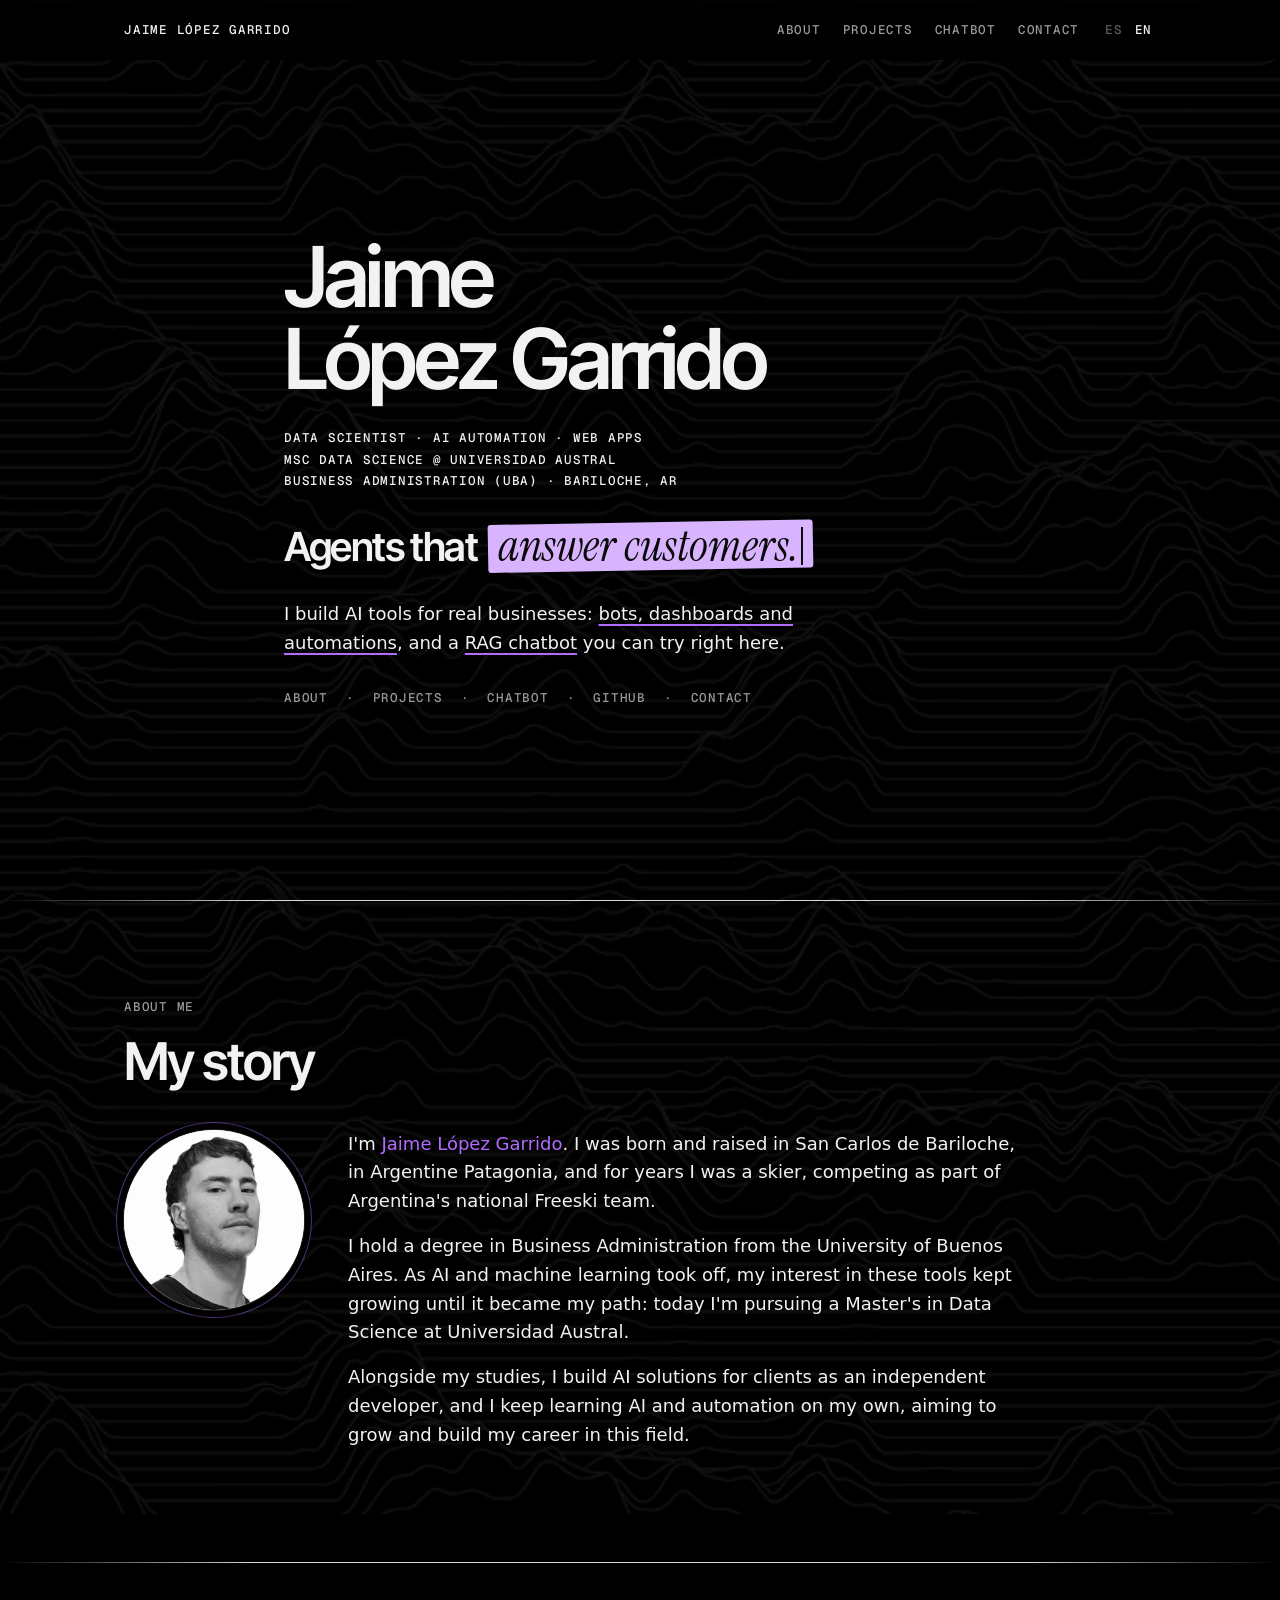
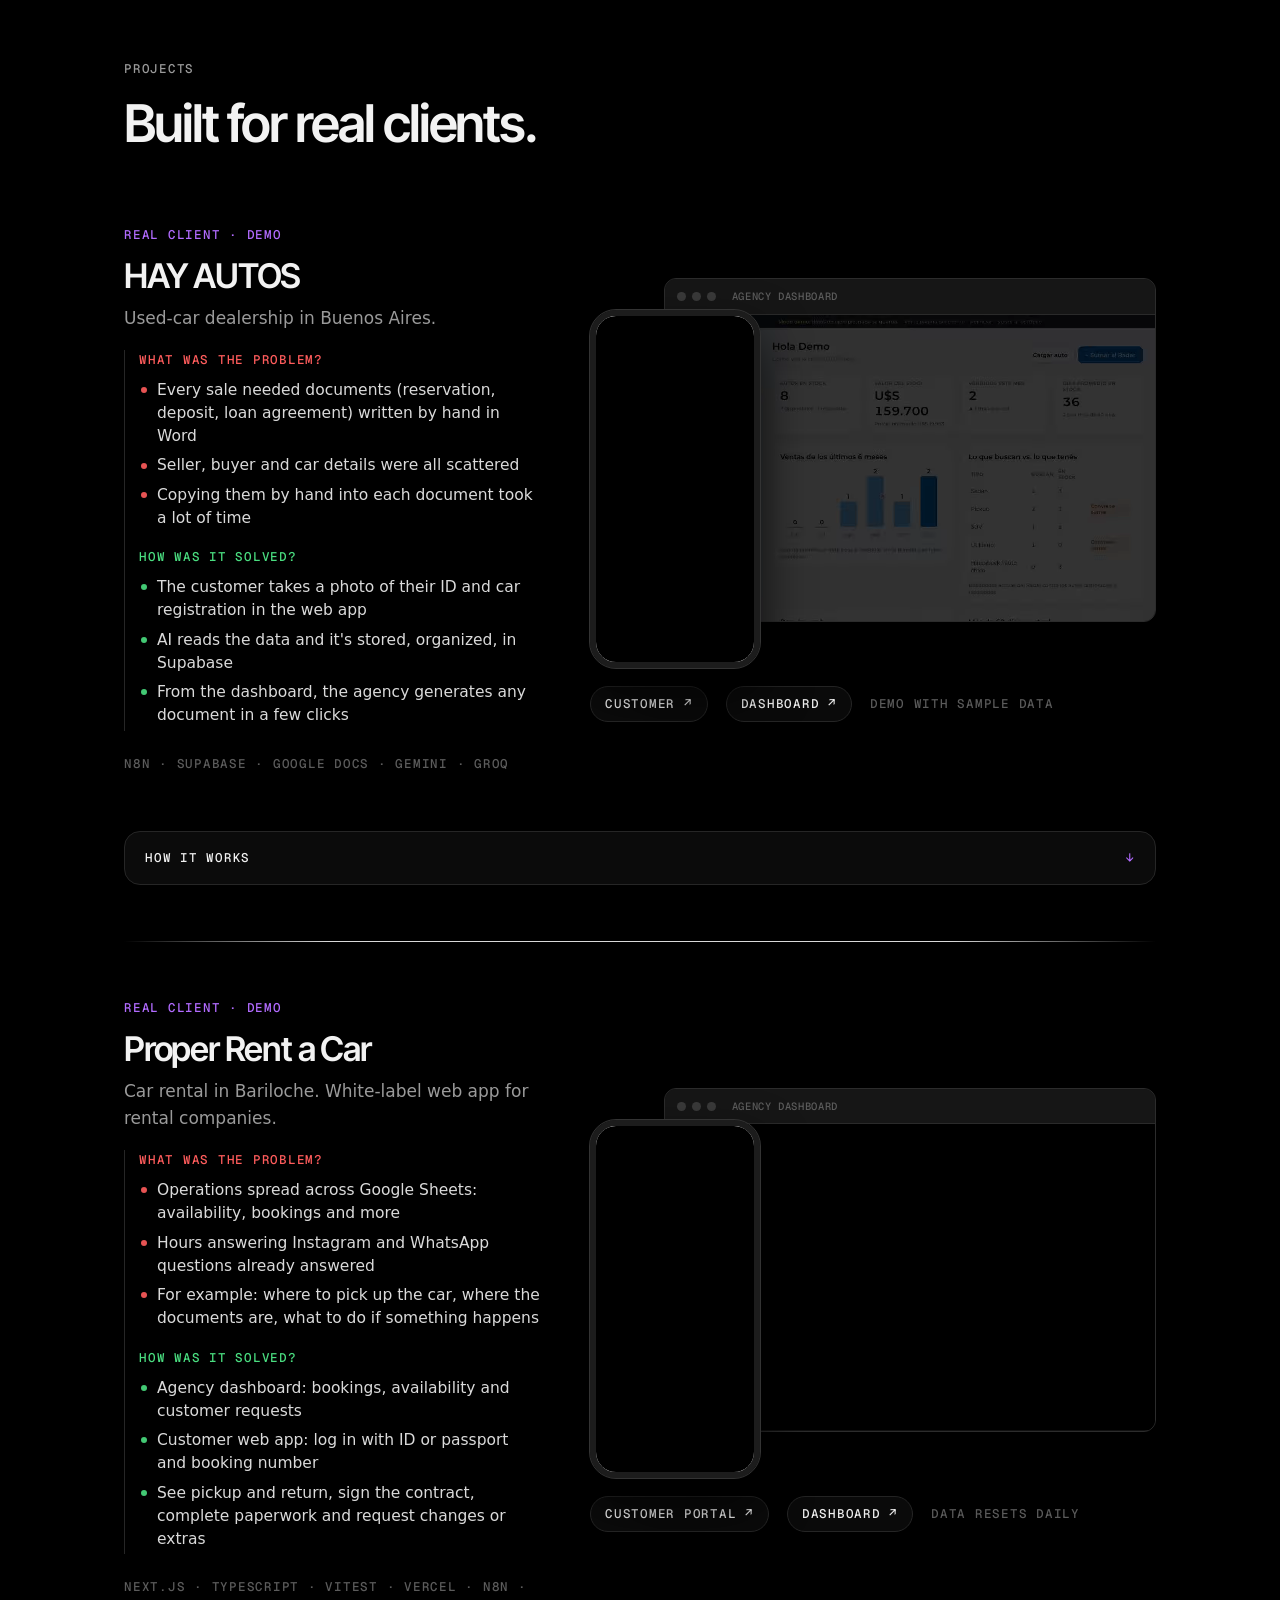
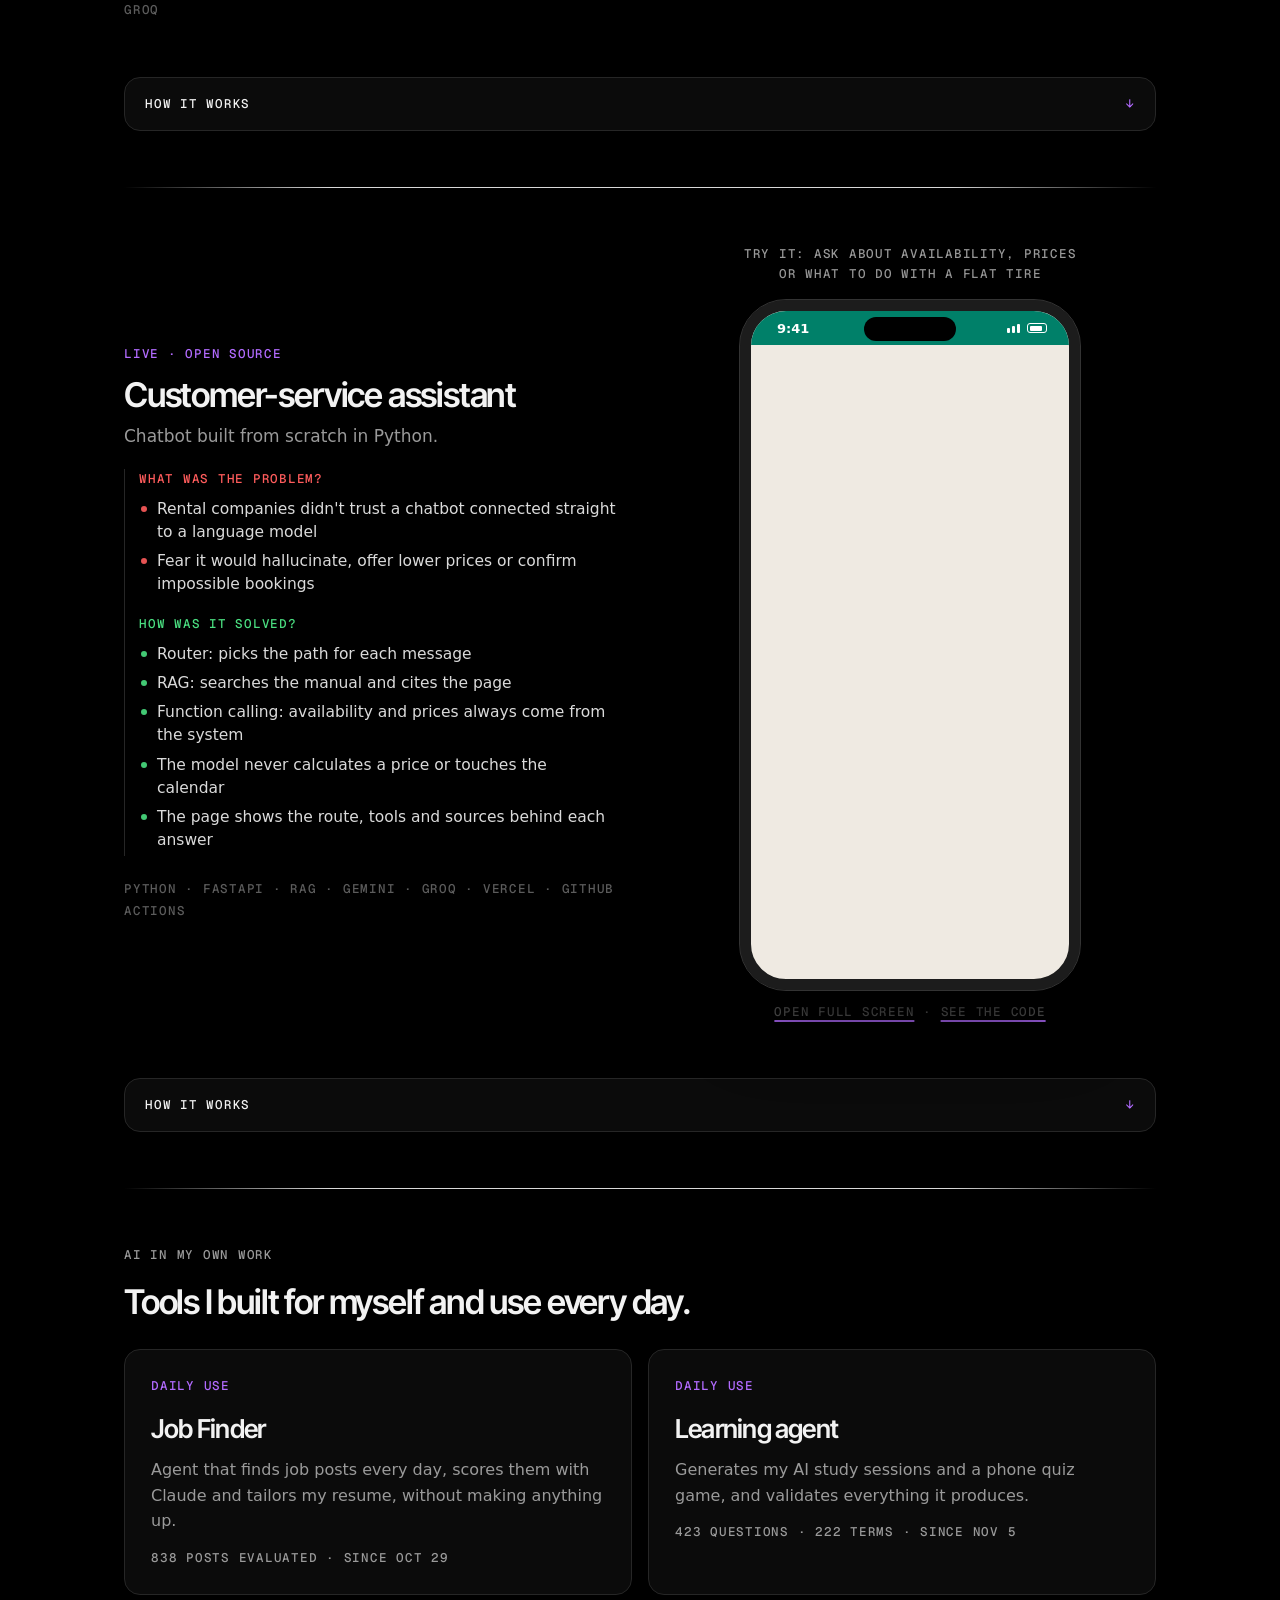
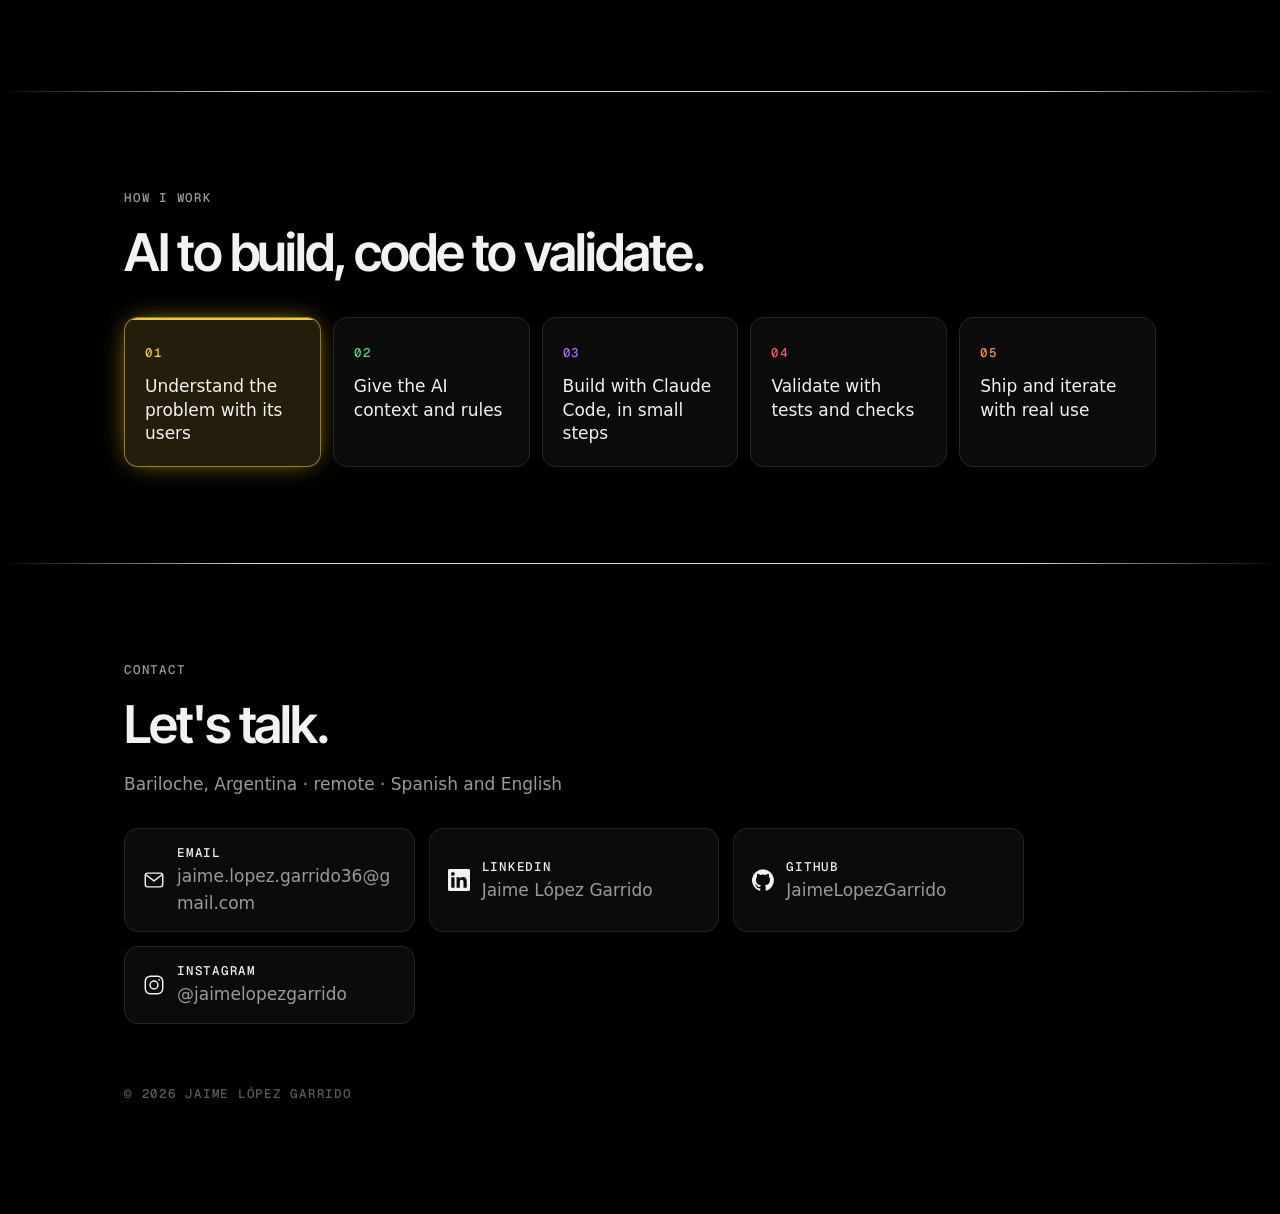
==== commit 269f47c4: "Cómo funciona: flujos más claros dibujados con Mermaid, en español e inglés Co-Authored-By: Claude O" ====
--- a/index.html
+++ b/index.html
@@ -159,6 +159,11 @@
 .como-cuerpo { padding: 4px 20px 26px; display: grid; grid-template-columns: 1fr; gap: 26px; }
 .diagrama-caja { overflow-x: auto; }
 .diagrama { width: 100%; min-width: 560px; height: auto; display: block; }
+/* Flujos dibujados con Mermaid (herramientas/flujos): las conexiones se mueven como un flujo de datos */
+.diagrama-caja svg[id^="flujo-"] { display: block; width: 100%; min-width: 680px; height: auto; margin: 0 auto; }
+.diagrama-caja svg[id^="flujo-"] .flowchart-link { stroke-dasharray: 5 5; animation: fluir 1.1s linear infinite; }
+.diagrama-caja svg[id^="flujo-"] .edgeLabel text, .diagrama-caja svg[id^="flujo-"] .edgeLabel tspan { fill: var(--muted) !important; }
+@media (prefers-reduced-motion: reduce) { .diagrama-caja svg[id^="flujo-"] .flowchart-link { animation: none; } }
 .diagrama .nodo { fill: #0d0d0d; stroke: #3a3a3a; stroke-width: 1; }
 .diagrama .nodo.destacado { stroke: var(--c); }
 .diagrama .t { fill: var(--ink); font: 600 12px var(--mono); letter-spacing: .05em; text-anchor: middle; }
@@ -325,7 +330,7 @@
         <span class="nota-demo"><span lang="es">Demo con datos de ejemplo</span><span lang="en">Demo with sample data</span></span>
       </div>
     </div>
-    <details class="como" id="como-hayautos"><summary class="mono"><span lang="es">Cómo funciona</span><span lang="en">How it works</span><span class="flecha">↓</span></summary><div class="como-cuerpo"><div class="diagrama-caja"><svg class="diagrama" viewBox="0 0 980 260" role="img" aria-hidden="true"><path class="c" d="M170 49 C200 49 200 120 230 120"/><path class="c" d="M170 129 H230"/><path class="c" d="M170 209 C200 209 200 140 230 140"/><path class="c" d="M305 99 V60"/><path class="c" d="M380 129 H440"/><path class="c" d="M590 129 C620 129 620 64 650 64"/><path class="c" d="M590 129 C620 129 620 194 650 194"/><path class="c" d="M800 64 H840"/><path class="recorrido" d="M170 209 C200 209 200 140 230 140 H305 V60 V129 H440 H590 C620 129 620 64 650 64 H840 H970"/><rect class="nodo" x="10" y="24" width="160" height="50" rx="10"/><text class="t" x="90.0" y="43.0">DRIVE</text><text class="s" x="90.0" y="59.0">fotos de autos</text><rect class="nodo" x="10" y="104" width="160" height="50" rx="10"/><text class="t" x="90.0" y="123.0">PLANILLA</text><text class="s" x="90.0" y="139.0">stock</text><rect class="nodo destacado" x="10" y="184" width="160" height="50" rx="10"/><text class="t" x="90.0" y="203.0">LINK CLIENTE</text><text class="s" x="90.0" y="219.0">DNI · cédula</text><rect class="nodo" x="230" y="99" width="150" height="60" rx="10"/><text class="t" x="305.0" y="123.0">N8N</text><text class="s" x="305.0" y="139.0">flujos</text><rect class="nodo" x="230" y="4" width="150" height="56" rx="10"/><text class="t" x="305.0" y="26.0">IA</text><text class="s" x="305.0" y="42.0">lee DNI · ordena fotos</text><rect class="nodo" x="440" y="99" width="150" height="60" rx="10"/><text class="t" x="515.0" y="123.0">SUPABASE</text><text class="s" x="515.0" y="139.0">datos · permisos</text><rect class="nodo" x="650" y="34" width="150" height="60" rx="10"/><text class="t" x="725.0" y="58.0">PANEL WEB</text><text class="s" x="725.0" y="74.0">pendientes · radar</text><rect class="nodo" x="650" y="164" width="150" height="60" rx="10"/><text class="t" x="725.0" y="188.0">PUBLICACIONES</text><text class="s" x="725.0" y="204.0">carrusel · historias</text><rect class="nodo" x="840" y="34" width="130" height="60" rx="10"/><text class="t" x="905.0" y="58.0">DOCUMENTOS</text><text class="s" x="905.0" y="74.0">reserva · seña</text><circle class="punto" r="5"><animateMotion dur="5s" repeatCount="indefinite" path="M170 209 C200 209 200 140 230 140 H305 V60 V129 H440 H590 C620 129 620 64 650 64 H840 H970" keyPoints="0;1" keyTimes="0;1" calcMode="linear"/></circle></svg></div><div class="ejemplo"><div class="mono ej-titulo"><span lang="es">Ejemplo: un cliente carga su DNI y cédula</span><span lang="en">Example: a customer uploads their ID and car title</span></div><ol><li><span lang="es">Un cliente que vende su auto abre el link desde el celular y sube <b>DNI y cédula</b> (almacenamiento privado).</span><span lang="en">A customer selling their car opens the link on their phone and uploads their <b>ID and car title</b> (private storage).</span></li><li><span lang="es"><b>n8n</b> le pasa las fotos a la <b>IA</b>, que devuelve nombre, DNI, CUIL y patente en un formato fijo.</span><span lang="en"><b>n8n</b> sends the photos to the <b>AI</b>, which returns name, ID number, tax ID and plate in a fixed format.</span></li><li><span lang="es">El <b>código valida</b> sin IA: el CUIL con su dígito verificador y que el titular de la cédula sea el del DNI.</span><span lang="en">The <b>code validates</b> without AI: the tax ID check digit, and that the title holder matches the ID.</span></li><li><span lang="es">Vincula al auto del stock <b>por patente</b>, corrigiendo confusiones de lectura (O/0, B/8). Si hay dos candidatos, no adivina: lo deja para revisar.</span><span lang="en">It links the car in stock <b>by plate</b>, fixing reading mix-ups (O/0, B/8). If there are two candidates, it doesn't guess: it flags it for review.</span></li><li><span lang="es">Aparece en <b>Pendientes</b> del panel; el dueño aprueba y genera la <b>reserva o el boleto</b> al instante, con montos en letras.</span><span lang="en">It shows up in the dashboard's <b>Pending</b> list; the owner approves it and generates the <b>reservation or bill of sale</b> instantly, with amounts in words.</span></li></ol></div></div></details>
+    <details class="como" id="como-hayautos"><summary class="mono"><span lang="es">Cómo funciona</span><span lang="en">How it works</span><span class="flecha">↓</span></summary><div class="como-cuerpo"><div class="diagrama-caja"><div lang="es"><svg aria-roledescription="flowchart-v2" role="graphics-document document" viewBox="0 0.0000019073486328125 1582.984375 146.29998779296875" style="max-width: 1582.984375px;" class="flowchart" xmlns="http://www.w3.org/2000/svg" width="100%" id="flujo-hayautos-es"><style>#flujo-hayautos-es{font-family:Geist Mono,ui-monospace,Menlo,monospace;font-size:13px;fill:#f2f2f2;}#flujo-hayautos-es .error-icon{fill:#0d0d0d;}#flujo-hayautos-es .error-text{fill:#f2f2f2;stroke:#f2f2f2;}#flujo-hayautos-es .edge-thickness-normal{stroke-width:1px;}#flujo-hayautos-es .edge-thickness-thick{stroke-width:3.5px;}#flujo-hayautos-es .edge-pattern-solid{stroke-dasharray:0;}#flujo-hayautos-es .edge-thickness-invisible{stroke-width:0;fill:none;}#flujo-hayautos-es .edge-pattern-dashed{stroke-dasharray:3;}#flujo-hayautos-es .edge-pattern-dotted{stroke-dasharray:2;}#flujo-hayautos-es .marker{fill:#5c5c5c;stroke:#5c5c5c;}#flujo-hayautos-es .marker.cross{stroke:#5c5c5c;}#flujo-hayautos-es svg{font-family:Geist Mono,ui-monospace,Menlo,monospace;font-size:13px;}#flujo-hayautos-es p{margin:0;}#flujo-hayautos-es .label{font-family:Geist Mono,ui-monospace,Menlo,monospace;color:#f2f2f2;}#flujo-hayautos-es .cluster-label text{fill:#f2f2f2;}#flujo-hayautos-es .cluster-label span{color:#f2f2f2;}#flujo-hayautos-es .cluster-label span p{background-color:transparent;}#flujo-hayautos-es .label text,#flujo-hayautos-es span{fill:#f2f2f2;color:#f2f2f2;}#flujo-hayautos-es .node rect,#flujo-hayautos-es .node circle,#flujo-hayautos-es .node ellipse,#flujo-hayautos-es .node polygon,#flujo-hayautos-es .node path{fill:#0d0d0d;stroke:#3a3a3a;stroke-width:1px;}#flujo-hayautos-es .rough-node .label text,#flujo-hayautos-es .node .label text,#flujo-hayautos-es .image-shape .label,#flujo-hayautos-es .icon-shape .label{text-anchor:middle;}#flujo-hayautos-es .node .katex path{fill:#000;stroke:#000;stroke-width:1px;}#flujo-hayautos-es .rough-node .label,#flujo-hayautos-es .node .label,#flujo-hayautos-es .image-shape .label,#flujo-hayautos-es .icon-shape .label{text-align:center;}#flujo-hayautos-es .node.clickable{cursor:pointer;}#flujo-hayautos-es .root .anchor path{fill:#5c5c5c!important;stroke-width:0;stroke:#5c5c5c;}#flujo-hayautos-es .arrowheadPath{fill:rgba(255, 255, 255, 0);}#flujo-hayautos-es .edgePath .path{stroke:#5c5c5c;stroke-width:2.0px;}#flujo-hayautos-es .flowchart-link{stroke:#5c5c5c;fill:none;}#flujo-hayautos-es .edgeLabel{background-color:#000000;text-align:center;}#flujo-hayautos-es .edgeLabel p{background-color:#000000;}#flujo-hayautos-es .edgeLabel rect{opacity:0.5;background-color:#000000;fill:#000000;}#flujo-hayautos-es .labelBkg{background-color:rgba(0, 0, 0, 0.5);}#flujo-hayautos-es .cluster rect{fill:#0d0d0d;stroke:hsl(0, 0%, 0%);stroke-width:1px;}#flujo-hayautos-es .cluster text{fill:#f2f2f2;}#flujo-hayautos-es .cluster span{color:#f2f2f2;}#flujo-hayautos-es div.mermaidTooltip{position:absolute;text-align:center;max-width:200px;padding:2px;font-family:Geist Mono,ui-monospace,Menlo,monospace;font-size:12px;background:#0d0d0d;border:1px solid hsl(0, 0%, 0%);border-radius:2px;pointer-events:none;z-index:100;}#flujo-hayautos-es .flowchartTitleText{text-anchor:middle;font-size:18px;fill:#f2f2f2;}#flujo-hayautos-es rect.text{fill:none;stroke-width:0;}#flujo-hayautos-es .icon-shape,#flujo-hayautos-es .image-shape{background-color:#000000;text-align:center;}#flujo-hayautos-es .icon-shape p,#flujo-hayautos-es .image-shape p{background-color:#000000;padding:2px;}#flujo-hayautos-es .icon-shape rect,#flujo-hayautos-es .image-shape rect{opacity:0.5;background-color:#000000;fill:#000000;}#flujo-hayautos-es :root{--mermaid-font-family:Geist Mono,ui-monospace,Menlo,monospace;}#flujo-hayautos-es .destacado rect{stroke:#b26bff!important;stroke-width:1.5px!important;}#flujo-hayautos-es .destacado polygon{stroke:#b26bff!important;stroke-width:1.5px!important;}#flujo-hayautos-es .destacado ellipse{stroke:#b26bff!important;stroke-width:1.5px!important;}#flujo-hayautos-es .destacado circle{stroke:#b26bff!important;stroke-width:1.5px!important;}#flujo-hayautos-es .destacado path{stroke:#b26bff!important;stroke-width:1.5px!important;}</style><g><marker orient="auto" markerHeight="8" markerWidth="8" markerUnits="userSpaceOnUse" refY="5" refX="5" viewBox="0 0 10 10" class="marker flowchart-v2" id="flujo-hayautos-es_flowchart-v2-pointEnd"><path style="stroke-width: 1; stroke-dasharray: 1, 0;" class="arrowMarkerPath" d="M 0 0 L 10 5 L 0 10 z"></path></marker><marker orient="auto" markerHeight="8" markerWidth="8" markerUnits="userSpaceOnUse" refY="5" refX="4.5" viewBox="0 0 10 10" class="marker flowchart-v2" id="flujo-hayautos-es_flowchart-v2-pointStart"><path style="stroke-width: 1; stroke-dasharray: 1, 0;" class="arrowMarkerPath" d="M 0 5 L 10 10 L 10 0 z"></path></marker><marker orient="auto" markerHeight="11" markerWidth="11" markerUnits="userSpaceOnUse" refY="5" refX="11" viewBox="0 0 10 10" class="marker flowchart-v2" id="flujo-hayautos-es_flowchart-v2-circleEnd"><circle style="stroke-width: 1; stroke-dasharray: 1, 0;" class="arrowMarkerPath" r="5" cy="5" cx="5"></circle></marker><marker orient="auto" markerHeight="11" markerWidth="11" markerUnits="userSpaceOnUse" refY="5" refX="-1" viewBox="0 0 10 10" class="marker flowchart-v2" id="flujo-hayautos-es_flowchart-v2-circleStart"><circle style="stroke-width: 1; stroke-dasharray: 1, 0;" class="arrowMarkerPath" r="5" cy="5" cx="5"></circle></marker><marker orient="auto" markerHeight="11" markerWidth="11" markerUnits="userSpaceOnUse" refY="5.2" refX="12" viewBox="0 0 11 11" class="marker cross flowchart-v2" id="flujo-hayautos-es_flowchart-v2-crossEnd"><path style="stroke-width: 2; stroke-dasharray: 1, 0;" class="arrowMarkerPath" d="M 1,1 l 9,9 M 10,1 l -9,9"></path></marker><marker orient="auto" markerHeight="11" markerWidth="11" markerUnits="userSpaceOnUse" refY="5.2" refX="-1" viewBox="0 0 11 11" class="marker cross flowchart-v2" id="flujo-hayautos-es_flowchart-v2-crossStart"><path style="stroke-width: 2; stroke-dasharray: 1, 0;" class="arrowMarkerPath" d="M 1,1 l 9,9 M 10,1 l -9,9"></path></marker><g class="root"><g class="clusters"></g><g class="edgePaths"><path marker-end="url(#flujo-hayautos-es_flowchart-v2-pointEnd)" style="" class="edge-thickness-normal edge-pattern-solid edge-thickness-normal edge-pattern-solid flowchart-link" id="L_C_N_0" d="M235.438,35.65L239.271,35.65C243.104,35.65,250.771,35.65,257.771,35.65C264.771,35.65,271.104,35.65,274.271,35.65L277.438,35.65"></path><path marker-end="url(#flujo-hayautos-es_flowchart-v2-pointEnd)" style="" class="edge-thickness-normal edge-pattern-solid edge-thickness-normal edge-pattern-solid flowchart-link" id="L_N_IA_1" d="M352.844,35.65L356.677,35.65C360.51,35.65,368.177,35.65,375.177,35.65C382.177,35.65,388.51,35.65,391.677,35.65L394.844,35.65"></path><path marker-end="url(#flujo-hayautos-es_flowchart-v2-pointEnd)" style="" class="edge-thickness-normal edge-pattern-solid edge-thickness-normal edge-pattern-solid flowchart-link" id="L_IA_V_2" d="M571.672,35.65L581.689,35.65C591.706,35.65,611.74,35.65,631.107,35.65C650.474,35.65,669.174,35.65,678.525,35.65L687.875,35.65"></path><path marker-end="url(#flujo-hayautos-es_flowchart-v2-pointEnd)" style="" class="edge-thickness-normal edge-pattern-solid edge-thickness-normal edge-pattern-solid flowchart-link" id="L_V_DB_3" d="M895.906,35.65L906.574,35.65C917.242,35.65,938.578,35.65,959.296,39.729C980.015,43.807,1000.115,51.965,1010.165,56.044L1020.215,60.122"></path><path marker-end="url(#flujo-hayautos-es_flowchart-v2-pointEnd)" style="" class="edge-thickness-normal edge-pattern-solid edge-thickness-normal edge-pattern-solid flowchart-link" id="L_PL_DB_4" d="M884.203,117.8L896.822,117.8C909.44,117.8,934.677,117.8,957.346,113.721C980.015,109.643,1000.115,101.485,1010.165,97.406L1020.215,93.328"></path><path marker-end="url(#flujo-hayautos-es_flowchart-v2-pointEnd)" style="" class="edge-thickness-normal edge-pattern-solid edge-thickness-normal edge-pattern-solid flowchart-link" id="L_DB_P_5" d="M1098.328,76.725L1102.161,76.725C1105.995,76.725,1113.661,76.725,1120.661,76.725C1127.661,76.725,1133.995,76.725,1137.161,76.725L1140.328,76.725"></path><path marker-end="url(#flujo-hayautos-es_flowchart-v2-pointEnd)" style="" class="edge-thickness-normal edge-pattern-solid edge-thickness-normal edge-pattern-solid flowchart-link" id="L_P_D_6" d="M1301.547,76.725L1305.38,76.725C1309.214,76.725,1316.88,76.725,1323.88,76.725C1330.88,76.725,1337.214,76.725,1340.38,76.725L1343.547,76.725"></path></g><g class="edgeLabels"><g><rect style="stroke: none" class="background"></rect></g><g><rect style="stroke: none" class="background"></rect></g><g><rect style="stroke: none" class="background"></rect></g><g><rect style="stroke: none" class="background"></rect></g><g><rect style="stroke: none" class="background"></rect></g><g class="edgeLabel"><g transform="translate(0, 0)" class="label"><text y="-10.1"><tspan dy="1.1em" y="-0.1em" x="0" class="text-outer-tspan"></tspan></text></g></g><g class="edgeLabel"><g transform="translate(0, 0)" class="label"><text y="-10.1"><tspan dy="1.1em" y="-0.1em" x="0" class="text-outer-tspan"></tspan></text></g></g><g transform="translate(631.7734375, 35.64999961853027)" class="edgeLabel"><g transform="translate(-37.1015625, -10.5)" class="label"><g><rect height="21" width="74.203125" y="-2" x="-2" style="" class="background"></rect><text style="" y="-10.1"><tspan dy="1.1em" y="-0.1em" x="0" class="text-outer-tspan"><tspan font-weight="normal" class="text-inner-tspan" font-style="normal">JSON</tspan><tspan font-weight="normal" class="text-inner-tspan" font-style="normal"> fijo</tspan></tspan></text></g></g></g><g class="edgeLabel"><g transform="translate(0, 0)" class="label"><text y="-10.1"><tspan dy="1.1em" y="-0.1em" x="0" class="text-outer-tspan"></tspan></text></g></g><g transform="translate(959.9140625, 117.79999923706055)" class="edgeLabel"><g transform="translate(-41.0078125, -10.5)" class="label"><g><rect height="21" width="82.015625" y="-2" x="-2" style="" class="background"></rect><text style="" y="-10.1"><tspan dy="1.1em" y="-0.1em" x="0" class="text-outer-tspan"><tspan font-weight="normal" class="text-inner-tspan" font-style="normal">cada</tspan><tspan font-weight="normal" class="text-inner-tspan" font-style="normal"> 5</tspan><tspan font-weight="normal" class="text-inner-tspan" font-style="normal"> min</tspan></tspan></text></g></g></g><g class="edgeLabel"><g transform="translate(0, 0)" class="label"><text y="-10.1"><tspan dy="1.1em" y="-0.1em" x="0" class="text-outer-tspan"></tspan></text></g></g><g class="edgeLabel"><g transform="translate(0, 0)" class="label"><text y="-10.1"><tspan dy="1.1em" y="-0.1em" x="0" class="text-outer-tspan"></tspan></text></g></g></g><g class="nodes"><g transform="translate(121.71875, 35.64999961853027)" id="flowchart-C-0" class="node default"><rect height="55.29999923706055" width="227.4375" y="-27.649999618530273" x="-113.71875" style="" class="basic label-container"></rect><g transform="translate(0, -15.649999618530273)" style="" class="label"><rect></rect><g><rect style="stroke: none" class="background"></rect><text style="" y="-10.1"><tspan dy="1.1em" y="-0.1em" x="0" class="text-outer-tspan"><tspan font-weight="normal" class="text-inner-tspan" font-style="normal">Cliente:</tspan><tspan font-weight="normal" class="text-inner-tspan" font-style="normal"> fotos</tspan><tspan font-weight="normal" class="text-inner-tspan" font-style="normal"> de</tspan><tspan font-weight="normal" class="text-inner-tspan" font-style="normal"> DNI</tspan><tspan font-weight="normal" class="text-inner-tspan" font-style="normal"> y</tspan></tspan><tspan dy="1.1em" y="1em" x="0" class="text-outer-tspan"><tspan font-weight="normal" class="text-inner-tspan" font-style="normal">cédula</tspan></tspan></text></g></g></g><g transform="translate(317.140625, 35.64999961853027)" id="flowchart-N-1" class="node default"><rect height="41" width="71.40625" y="-20.5" x="-35.703125" style="" class="basic label-container"></rect><g transform="translate(0, -8.5)" style="" class="label"><rect></rect><g><rect style="stroke: none" class="background"></rect><text style="" y="-10.1"><tspan dy="1.1em" y="-0.1em" x="0" class="text-outer-tspan"><tspan font-weight="normal" class="text-inner-tspan" font-style="normal">n8n</tspan></tspan></text></g></g></g><g transform="translate(485.2578125, 35.64999961853027)" id="flowchart-IA-3" class="node default destacado"><rect height="41" width="172.828125" y="-20.5" x="-86.4140625" style="stroke:#b26bff !important;stroke-width:1.5px !important" class="basic label-container"></rect><g transform="translate(0, -8.5)" style="" class="label"><rect></rect><g><rect style="stroke: none" class="background"></rect><text style="" y="-10.1"><tspan dy="1.1em" y="-0.1em" x="0" class="text-outer-tspan"><tspan font-weight="normal" class="text-inner-tspan" font-style="normal">IA</tspan><tspan font-weight="normal" class="text-inner-tspan" font-style="normal"> lee</tspan><tspan font-weight="normal" class="text-inner-tspan" font-style="normal"> los</tspan><tspan font-weight="normal" class="text-inner-tspan" font-style="normal"> datos</tspan></tspan></text></g></g></g><g transform="translate(793.890625, 35.64999961853027)" id="flowchart-V-5" class="node default"><rect height="55.29999923706055" width="204.03125" y="-27.649999618530273" x="-102.015625" style="" class="basic label-container"></rect><g transform="translate(0, -15.649999618530273)" style="" class="label"><rect></rect><g><rect style="stroke: none" class="background"></rect><text style="" y="-10.1"><tspan dy="1.1em" y="-0.1em" x="0" class="text-outer-tspan"><tspan font-weight="normal" class="text-inner-tspan" font-style="normal">Código</tspan><tspan font-weight="normal" class="text-inner-tspan" font-style="normal"> valida</tspan><tspan font-weight="normal" class="text-inner-tspan" font-style="normal"> CUIL</tspan><tspan font-weight="normal" class="text-inner-tspan" font-style="normal"> y</tspan></tspan><tspan dy="1.1em" y="1em" x="0" class="text-outer-tspan"><tspan font-weight="normal" class="text-inner-tspan" font-style="normal">patente</tspan></tspan></text></g></g></g><g transform="translate(1061.125, 76.72499942779541)" id="flowchart-DB-7" class="node default"><path transform="translate(-37.203125, -28.492712740949695)" style="" class="basic label-container" d="M0,9.328475160633129 a37.203125,9.328475160633129 0,0,0 74.40625,0 a37.203125,9.328475160633129 0,0,0 -74.40625,0 l0,38.32847516063313 a37.203125,9.328475160633129 0,0,0 74.40625,0 l0,-38.32847516063313"></path><g transform="translate(0, -0.5)" style="" class="label"><rect></rect><g><rect style="stroke: none" class="background"></rect><text style="" y="-10.1"><tspan dy="1.1em" y="-0.1em" x="0" class="text-outer-tspan"><tspan font-weight="normal" class="text-inner-tspan" font-style="normal">Supabase</tspan></tspan></text></g></g></g><g transform="translate(793.890625, 117.79999923706055)" id="flowchart-PL-8" class="node default"><rect height="41" width="180.625" y="-20.5" x="-90.3125" style="" class="basic label-container"></rect><g transform="translate(0, -8.5)" style="" class="label"><rect></rect><g><rect style="stroke: none" class="background"></rect><text style="" y="-10.1"><tspan dy="1.1em" y="-0.1em" x="0" class="text-outer-tspan"><tspan font-weight="normal" class="text-inner-tspan" font-style="normal">Planilla</tspan><tspan font-weight="normal" class="text-inner-tspan" font-style="normal"> de</tspan><tspan font-weight="normal" class="text-inner-tspan" font-style="normal"> stock</tspan></tspan></text></g></g></g><g transform="translate(1222.9375, 76.72499942779541)" id="flowchart-P-11" class="node default"><rect height="41" width="157.21875" y="-20.5" x="-78.609375" style="" class="basic label-container"></rect><g transform="translate(0, -8.5)" style="" class="label"><rect></rect><g><rect style="stroke: none" class="background"></rect><text style="" y="-10.1"><tspan dy="1.1em" y="-0.1em" x="0" class="text-outer-tspan"><tspan font-weight="normal" class="text-inner-tspan" font-style="normal">Panel:</tspan><tspan font-weight="normal" class="text-inner-tspan" font-style="normal"> aprobar</tspan></tspan></text></g></g></g><g transform="translate(1461.265625, 76.72499942779541)" id="flowchart-D-13" class="node default"><rect height="41" width="227.4375" y="-20.5" x="-113.71875" style="" class="basic label-container"></rect><g transform="translate(0, -8.5)" style="" class="label"><rect></rect><g><rect style="stroke: none" class="background"></rect><text style="" y="-10.1"><tspan dy="1.1em" y="-0.1em" x="0" class="text-outer-tspan"><tspan font-weight="normal" class="text-inner-tspan" font-style="normal">Reserva</tspan><tspan font-weight="normal" class="text-inner-tspan" font-style="normal"> y</tspan><tspan font-weight="normal" class="text-inner-tspan" font-style="normal"> boleto</tspan><tspan font-weight="normal" class="text-inner-tspan" font-style="normal"> en</tspan><tspan font-weight="normal" class="text-inner-tspan" font-style="normal"> PDF</tspan></tspan></text></g></g></g></g></g></g></svg></div><div lang="en"><svg aria-roledescription="flowchart-v2" role="graphics-document document" viewBox="0 0.0000019073486328125 1645.328125 146.29998779296875" style="max-width: 1645.328125px;" class="flowchart" xmlns="http://www.w3.org/2000/svg" width="100%" id="flujo-hayautos-en"><style>#flujo-hayautos-en{font-family:Geist Mono,ui-monospace,Menlo,monospace;font-size:13px;fill:#f2f2f2;}#flujo-hayautos-en .error-icon{fill:#0d0d0d;}#flujo-hayautos-en .error-text{fill:#f2f2f2;stroke:#f2f2f2;}#flujo-hayautos-en .edge-thickness-normal{stroke-width:1px;}#flujo-hayautos-en .edge-thickness-thick{stroke-width:3.5px;}#flujo-hayautos-en .edge-pattern-solid{stroke-dasharray:0;}#flujo-hayautos-en .edge-thickness-invisible{stroke-width:0;fill:none;}#flujo-hayautos-en .edge-pattern-dashed{stroke-dasharray:3;}#flujo-hayautos-en .edge-pattern-dotted{stroke-dasharray:2;}#flujo-hayautos-en .marker{fill:#5c5c5c;stroke:#5c5c5c;}#flujo-hayautos-en .marker.cross{stroke:#5c5c5c;}#flujo-hayautos-en svg{font-family:Geist Mono,ui-monospace,Menlo,monospace;font-size:13px;}#flujo-hayautos-en p{margin:0;}#flujo-hayautos-en .label{font-family:Geist Mono,ui-monospace,Menlo,monospace;color:#f2f2f2;}#flujo-hayautos-en .cluster-label text{fill:#f2f2f2;}#flujo-hayautos-en .cluster-label span{color:#f2f2f2;}#flujo-hayautos-en .cluster-label span p{background-color:transparent;}#flujo-hayautos-en .label text,#flujo-hayautos-en span{fill:#f2f2f2;color:#f2f2f2;}#flujo-hayautos-en .node rect,#flujo-hayautos-en .node circle,#flujo-hayautos-en .node ellipse,#flujo-hayautos-en .node polygon,#flujo-hayautos-en .node path{fill:#0d0d0d;stroke:#3a3a3a;stroke-width:1px;}#flujo-hayautos-en .rough-node .label text,#flujo-hayautos-en .node .label text,#flujo-hayautos-en .image-shape .label,#flujo-hayautos-en .icon-shape .label{text-anchor:middle;}#flujo-hayautos-en .node .katex path{fill:#000;stroke:#000;stroke-width:1px;}#flujo-hayautos-en .rough-node .label,#flujo-hayautos-en .node .label,#flujo-hayautos-en .image-shape .label,#flujo-hayautos-en .icon-shape .label{text-align:center;}#flujo-hayautos-en .node.clickable{cursor:pointer;}#flujo-hayautos-en .root .anchor path{fill:#5c5c5c!important;stroke-width:0;stroke:#5c5c5c;}#flujo-hayautos-en .arrowheadPath{fill:rgba(255, 255, 255, 0);}#flujo-hayautos-en .edgePath .path{stroke:#5c5c5c;stroke-width:2.0px;}#flujo-hayautos-en .flowchart-link{stroke:#5c5c5c;fill:none;}#flujo-hayautos-en .edgeLabel{background-color:#000000;text-align:center;}#flujo-hayautos-en .edgeLabel p{background-color:#000000;}#flujo-hayautos-en .edgeLabel rect{opacity:0.5;background-color:#000000;fill:#000000;}#flujo-hayautos-en .labelBkg{background-color:rgba(0, 0, 0, 0.5);}#flujo-hayautos-en .cluster rect{fill:#0d0d0d;stroke:hsl(0, 0%, 0%);stroke-width:1px;}#flujo-hayautos-en .cluster text{fill:#f2f2f2;}#flujo-hayautos-en .cluster span{color:#f2f2f2;}#flujo-hayautos-en div.mermaidTooltip{position:absolute;text-align:center;max-width:200px;padding:2px;font-family:Geist Mono,ui-monospace,Menlo,monospace;font-size:12px;background:#0d0d0d;border:1px solid hsl(0, 0%, 0%);border-radius:2px;pointer-events:none;z-index:100;}#flujo-hayautos-en .flowchartTitleText{text-anchor:middle;font-size:18px;fill:#f2f2f2;}#flujo-hayautos-en rect.text{fill:none;stroke-width:0;}#flujo-hayautos-en .icon-shape,#flujo-hayautos-en .image-shape{background-color:#000000;text-align:center;}#flujo-hayautos-en .icon-shape p,#flujo-hayautos-en .image-shape p{background-color:#000000;padding:2px;}#flujo-hayautos-en .icon-shape rect,#flujo-hayautos-en .image-shape rect{opacity:0.5;background-color:#000000;fill:#000000;}#flujo-hayautos-en :root{--mermaid-font-family:Geist Mono,ui-monospace,Menlo,monospace;}#flujo-hayautos-en .destacado rect{stroke:#b26bff!important;stroke-width:1.5px!important;}#flujo-hayautos-en .destacado polygon{stroke:#b26bff!important;stroke-width:1.5px!important;}#flujo-hayautos-en .destacado ellipse{stroke:#b26bff!important;stroke-width:1.5px!important;}#flujo-hayautos-en .destacado circle{stroke:#b26bff!important;stroke-width:1.5px!important;}#flujo-hayautos-en .destacado path{stroke:#b26bff!important;stroke-width:1.5px!important;}</style><g><marker orient="auto" markerHeight="8" markerWidth="8" markerUnits="userSpaceOnUse" refY="5" refX="5" viewBox="0 0 10 10" class="marker flowchart-v2" id="flujo-hayautos-en_flowchart-v2-pointEnd"><path style="stroke-width: 1; stroke-dasharray: 1, 0;" class="arrowMarkerPath" d="M 0 0 L 10 5 L 0 10 z"></path></marker><marker orient="auto" markerHeight="8" markerWidth="8" markerUnits="userSpaceOnUse" refY="5" refX="4.5" viewBox="0 0 10 10" class="marker flowchart-v2" id="flujo-hayautos-en_flowchart-v2-pointStart"><path style="stroke-width: 1; stroke-dasharray: 1, 0;" class="arrowMarkerPath" d="M 0 5 L 10 10 L 10 0 z"></path></marker><marker orient="auto" markerHeight="11" markerWidth="11" markerUnits="userSpaceOnUse" refY="5" refX="11" viewBox="0 0 10 10" class="marker flowchart-v2" id="flujo-hayautos-en_flowchart-v2-circleEnd"><circle style="stroke-width: 1; stroke-dasharray: 1, 0;" class="arrowMarkerPath" r="5" cy="5" cx="5"></circle></marker><marker orient="auto" markerHeight="11" markerWidth="11" markerUnits="userSpaceOnUse" refY="5" refX="-1" viewBox="0 0 10 10" class="marker flowchart-v2" id="flujo-hayautos-en_flowchart-v2-circleStart"><circle style="stroke-width: 1; stroke-dasharray: 1, 0;" class="arrowMarkerPath" r="5" cy="5" cx="5"></circle></marker><marker orient="auto" markerHeight="11" markerWidth="11" markerUnits="userSpaceOnUse" refY="5.2" refX="12" viewBox="0 0 11 11" class="marker cross flowchart-v2" id="flujo-hayautos-en_flowchart-v2-crossEnd"><path style="stroke-width: 2; stroke-dasharray: 1, 0;" class="arrowMarkerPath" d="M 1,1 l 9,9 M 10,1 l -9,9"></path></marker><marker orient="auto" markerHeight="11" markerWidth="11" markerUnits="userSpaceOnUse" refY="5.2" refX="-1" viewBox="0 0 11 11" class="marker cross flowchart-v2" id="flujo-hayautos-en_flowchart-v2-crossStart"><path style="stroke-width: 2; stroke-dasharray: 1, 0;" class="arrowMarkerPath" d="M 1,1 l 9,9 M 10,1 l -9,9"></path></marker><g class="root"><g class="clusters"></g><g class="edgePaths"><path marker-end="url(#flujo-hayautos-en_flowchart-v2-pointEnd)" style="" class="edge-thickness-normal edge-pattern-solid edge-thickness-normal edge-pattern-solid flowchart-link" id="L_C_N_0" d="M227.625,35.65L231.458,35.65C235.292,35.65,242.958,35.65,249.958,35.65C256.958,35.65,263.292,35.65,266.458,35.65L269.625,35.65"></path><path marker-end="url(#flujo-hayautos-en_flowchart-v2-pointEnd)" style="" class="edge-thickness-normal edge-pattern-solid edge-thickness-normal edge-pattern-solid flowchart-link" id="L_N_IA_1" d="M345.031,35.65L348.865,35.65C352.698,35.65,360.365,35.65,367.365,35.65C374.365,35.65,380.698,35.65,383.865,35.65L387.031,35.65"></path><path marker-end="url(#flujo-hayautos-en_flowchart-v2-pointEnd)" style="" class="edge-thickness-normal edge-pattern-solid edge-thickness-normal edge-pattern-solid flowchart-link" id="L_IA_V_2" d="M571.656,35.65L582.323,35.65C592.99,35.65,614.323,35.65,634.99,35.65C655.656,35.65,675.656,35.65,685.656,35.65L695.656,35.65"></path><path marker-end="url(#flujo-hayautos-en_flowchart-v2-pointEnd)" style="" class="edge-thickness-normal edge-pattern-solid edge-thickness-normal edge-pattern-solid flowchart-link" id="L_V_DB_3" d="M919.281,35.65L930.599,35.65C941.917,35.65,964.552,35.65,986.567,39.83C1008.581,44.01,1029.975,52.37,1040.671,56.551L1051.368,60.731"></path><path marker-end="url(#flujo-hayautos-en_flowchart-v2-pointEnd)" style="" class="edge-thickness-normal edge-pattern-solid edge-thickness-normal edge-pattern-solid flowchart-link" id="L_PL_DB_4" d="M891.977,117.8L907.845,117.8C923.714,117.8,955.451,117.8,982.016,113.62C1008.581,109.44,1029.975,101.08,1040.671,96.899L1051.368,92.719"></path><path marker-end="url(#flujo-hayautos-en_flowchart-v2-pointEnd)" style="" class="edge-thickness-normal edge-pattern-solid edge-thickness-normal edge-pattern-solid flowchart-link" id="L_DB_P_5" d="M1129.5,76.725L1133.333,76.725C1137.167,76.725,1144.833,76.725,1151.833,76.725C1158.833,76.725,1165.167,76.725,1168.333,76.725L1171.5,76.725"></path><path marker-end="url(#flujo-hayautos-en_flowchart-v2-pointEnd)" style="" class="edge-thickness-normal edge-pattern-solid edge-thickness-normal edge-pattern-solid flowchart-link" id="L_P_D_6" d="M1363.906,76.725L1367.74,76.725C1371.573,76.725,1379.24,76.725,1386.24,76.725C1393.24,76.725,1399.573,76.725,1402.74,76.725L1405.906,76.725"></path></g><g class="edgeLabels"><g><rect style="stroke: none" class="background"></rect></g><g><rect style="stroke: none" class="background"></rect></g><g><rect style="stroke: none" class="background"></rect></g><g><rect style="stroke: none" class="background"></rect></g><g><rect style="stroke: none" class="background"></rect></g><g class="edgeLabel"><g transform="translate(0, 0)" class="label"><text y="-10.1"><tspan dy="1.1em" y="-0.1em" x="0" class="text-outer-tspan"></tspan></text></g></g><g class="edgeLabel"><g transform="translate(0, 0)" class="label"><text y="-10.1"><tspan dy="1.1em" y="-0.1em" x="0" class="text-outer-tspan"></tspan></text></g></g><g transform="translate(635.65625, 35.64999961853027)" class="edgeLabel"><g transform="translate(-41, -10.5)" class="label"><g><rect height="21" width="82" y="-2" x="-2" style="" class="background"></rect><text style="" y="-10.1"><tspan dy="1.1em" y="-0.1em" x="0" class="text-outer-tspan"><tspan font-weight="normal" class="text-inner-tspan" font-style="normal">fixed</tspan><tspan font-weight="normal" class="text-inner-tspan" font-style="normal"> JSON</tspan></tspan></text></g></g></g><g class="edgeLabel"><g transform="translate(0, 0)" class="label"><text y="-10.1"><tspan dy="1.1em" y="-0.1em" x="0" class="text-outer-tspan"></tspan></text></g></g><g transform="translate(987.1875, 117.79999923706055)" class="edgeLabel"><g transform="translate(-44.90625, -10.5)" class="label"><g><rect height="21" width="89.8125" y="-2" x="-2" style="" class="background"></rect><text style="" y="-10.1"><tspan dy="1.1em" y="-0.1em" x="0" class="text-outer-tspan"><tspan font-weight="normal" class="text-inner-tspan" font-style="normal">every</tspan><tspan font-weight="normal" class="text-inner-tspan" font-style="normal"> 5</tspan><tspan font-weight="normal" class="text-inner-tspan" font-style="normal"> min</tspan></tspan></text></g></g></g><g class="edgeLabel"><g transform="translate(0, 0)" class="label"><text y="-10.1"><tspan dy="1.1em" y="-0.1em" x="0" class="text-outer-tspan"></tspan></text></g></g><g class="edgeLabel"><g transform="translate(0, 0)" class="label"><text y="-10.1"><tspan dy="1.1em" y="-0.1em" x="0" class="text-outer-tspan"></tspan></text></g></g></g><g class="nodes"><g transform="translate(117.8125, 35.64999961853027)" id="flowchart-C-14" class="node default"><rect height="55.29999923706055" width="219.625" y="-27.649999618530273" x="-109.8125" style="" class="basic label-container"></rect><g transform="translate(0, -15.649999618530273)" style="" class="label"><rect></rect><g><rect style="stroke: none" class="background"></rect><text style="" y="-10.1"><tspan dy="1.1em" y="-0.1em" x="0" class="text-outer-tspan"><tspan font-weight="normal" class="text-inner-tspan" font-style="normal">Customer:</tspan><tspan font-weight="normal" class="text-inner-tspan" font-style="normal"> ID</tspan><tspan font-weight="normal" class="text-inner-tspan" font-style="normal"> and</tspan><tspan font-weight="normal" class="text-inner-tspan" font-style="normal"> title</tspan></tspan><tspan dy="1.1em" y="1em" x="0" class="text-outer-tspan"><tspan font-weight="normal" class="text-inner-tspan" font-style="normal">photos</tspan></tspan></text></g></g></g><g transform="translate(309.328125, 35.64999961853027)" id="flowchart-N-15" class="node default"><rect height="41" width="71.40625" y="-20.5" x="-35.703125" style="" class="basic label-container"></rect><g transform="translate(0, -8.5)" style="" class="label"><rect></rect><g><rect style="stroke: none" class="background"></rect><text style="" y="-10.1"><tspan dy="1.1em" y="-0.1em" x="0" class="text-outer-tspan"><tspan font-weight="normal" class="text-inner-tspan" font-style="normal">n8n</tspan></tspan></text></g></g></g><g transform="translate(481.34375, 35.64999961853027)" id="flowchart-IA-17" class="node default destacado"><rect height="41" width="180.625" y="-20.5" x="-90.3125" style="stroke:#b26bff !important;stroke-width:1.5px !important" class="basic label-container"></rect><g transform="translate(0, -8.5)" style="" class="label"><rect></rect><g><rect style="stroke: none" class="background"></rect><text style="" y="-10.1"><tspan dy="1.1em" y="-0.1em" x="0" class="text-outer-tspan"><tspan font-weight="normal" class="text-inner-tspan" font-style="normal">AI</tspan><tspan font-weight="normal" class="text-inner-tspan" font-style="normal"> reads</tspan><tspan font-weight="normal" class="text-inner-tspan" font-style="normal"> the</tspan><tspan font-weight="normal" class="text-inner-tspan" font-style="normal"> data</tspan></tspan></text></g></g></g><g transform="translate(809.46875, 35.64999961853027)" id="flowchart-V-19" class="node default"><rect height="55.29999923706055" width="219.625" y="-27.649999618530273" x="-109.8125" style="" class="basic label-container"></rect><g transform="translate(0, -15.649999618530273)" style="" class="label"><rect></rect><g><rect style="stroke: none" class="background"></rect><text style="" y="-10.1"><tspan dy="1.1em" y="-0.1em" x="0" class="text-outer-tspan"><tspan font-weight="normal" class="text-inner-tspan" font-style="normal">Code</tspan><tspan font-weight="normal" class="text-inner-tspan" font-style="normal"> checks</tspan><tspan font-weight="normal" class="text-inner-tspan" font-style="normal"> tax</tspan><tspan font-weight="normal" class="text-inner-tspan" font-style="normal"> ID</tspan><tspan font-weight="normal" class="text-inner-tspan" font-style="normal"> and</tspan></tspan><tspan dy="1.1em" y="1em" x="0" class="text-outer-tspan"><tspan font-weight="normal" class="text-inner-tspan" font-style="normal">plate</tspan></tspan></text></g></g></g><g transform="translate(1092.296875, 76.72499942779541)" id="flowchart-DB-21" class="node default"><path transform="translate(-37.203125, -28.492712740949695)" style="" class="basic label-container" d="M0,9.328475160633129 a37.203125,9.328475160633129 0,0,0 74.40625,0 a37.203125,9.328475160633129 0,0,0 -74.40625,0 l0,38.32847516063313 a37.203125,9.328475160633129 0,0,0 74.40625,0 l0,-38.32847516063313"></path><g transform="translate(0, -0.5)" style="" class="label"><rect></rect><g><rect style="stroke: none" class="background"></rect><text style="" y="-10.1"><tspan dy="1.1em" y="-0.1em" x="0" class="text-outer-tspan"><tspan font-weight="normal" class="text-inner-tspan" font-style="normal">Supabase</tspan></tspan></text></g></g></g><g transform="translate(809.46875, 117.79999923706055)" id="flowchart-PL-22" class="node default"><rect height="41" width="165.015625" y="-20.5" x="-82.5078125" style="" class="basic label-container"></rect><g transform="translate(0, -8.5)" style="" class="label"><rect></rect><g><rect style="stroke: none" class="background"></rect><text style="" y="-10.1"><tspan dy="1.1em" y="-0.1em" x="0" class="text-outer-tspan"><tspan font-weight="normal" class="text-inner-tspan" font-style="normal">Inventory</tspan><tspan font-weight="normal" class="text-inner-tspan" font-style="normal"> sheet</tspan></tspan></text></g></g></g><g transform="translate(1269.703125, 76.72499942779541)" id="flowchart-P-25" class="node default"><rect height="41" width="188.40625" y="-20.5" x="-94.203125" style="" class="basic label-container"></rect><g transform="translate(0, -8.5)" style="" class="label"><rect></rect><g><rect style="stroke: none" class="background"></rect><text style="" y="-10.1"><tspan dy="1.1em" y="-0.1em" x="0" class="text-outer-tspan"><tspan font-weight="normal" class="text-inner-tspan" font-style="normal">Dashboard:</tspan><tspan font-weight="normal" class="text-inner-tspan" font-style="normal"> approve</tspan></tspan></text></g></g></g><g transform="translate(1523.6171875, 76.72499942779541)" id="flowchart-D-27" class="node default"><rect height="55.29999923706055" width="227.421875" y="-27.649999618530273" x="-113.7109375" style="" class="basic label-container"></rect><g transform="translate(0, -15.649999618530273)" style="" class="label"><rect></rect><g><rect style="stroke: none" class="background"></rect><text style="" y="-10.1"><tspan dy="1.1em" y="-0.1em" x="0" class="text-outer-tspan"><tspan font-weight="normal" class="text-inner-tspan" font-style="normal">Reservation</tspan><tspan font-weight="normal" class="text-inner-tspan" font-style="normal"> and</tspan><tspan font-weight="normal" class="text-inner-tspan" font-style="normal"> bill</tspan><tspan font-weight="normal" class="text-inner-tspan" font-style="normal"> of</tspan></tspan><tspan dy="1.1em" y="1em" x="0" class="text-outer-tspan"><tspan font-weight="normal" class="text-inner-tspan" font-style="normal">sale</tspan><tspan font-weight="normal" class="text-inner-tspan" font-style="normal"> PDF</tspan></tspan></text></g></g></g></g></g></g></svg></div></div><div class="ejemplo"><div class="mono ej-titulo"><span lang="es">Ejemplo: un cliente carga su DNI y cédula</span><span lang="en">Example: a customer uploads their ID and car title</span></div><ol><li><span lang="es">Un cliente que vende su auto abre el link desde el celular y sube <b>DNI y cédula</b> (almacenamiento privado).</span><span lang="en">A customer selling their car opens the link on their phone and uploads their <b>ID and car title</b> (private storage).</span></li><li><span lang="es"><b>n8n</b> le pasa las fotos a la <b>IA</b>, que devuelve nombre, DNI, CUIL y patente en un formato fijo.</span><span lang="en"><b>n8n</b> sends the photos to the <b>AI</b>, which returns name, ID number, tax ID and plate in a fixed format.</span></li><li><span lang="es">El <b>código valida</b> sin IA: el CUIL con su dígito verificador y que el titular de la cédula sea el del DNI.</span><span lang="en">The <b>code validates</b> without AI: the tax ID check digit, and that the title holder matches the ID.</span></li><li><span lang="es">Vincula al auto del stock <b>por patente</b>, corrigiendo confusiones de lectura (O/0, B/8). Si hay dos candidatos, no adivina: lo deja para revisar.</span><span lang="en">It links the car in stock <b>by plate</b>, fixing reading mix-ups (O/0, B/8). If there are two candidates, it doesn't guess: it flags it for review.</span></li><li><span lang="es">Aparece en <b>Pendientes</b> del panel; el dueño aprueba y genera la <b>reserva o el boleto</b> al instante, con montos en letras.</span><span lang="en">It shows up in the dashboard's <b>Pending</b> list; the owner approves it and generates the <b>reservation or bill of sale</b> instantly, with amounts in words.</span></li></ol></div></div></details>
   </article>
 
   <hr class="linea">
@@ -357,7 +362,7 @@
         <span class="nota-demo"><span lang="es">Los datos se reinician cada día</span><span lang="en">Data resets daily</span></span>
       </div>
     </div>
-    <details class="como" id="como-proper"><summary class="mono"><span lang="es">Cómo funciona</span><span lang="en">How it works</span><span class="flecha">↓</span></summary><div class="como-cuerpo"><div class="diagrama-caja"><svg class="diagrama" viewBox="0 0 980 260" role="img" aria-hidden="true"><path class="c" d="M150 128 H180"/><path class="c" d="M320 120 C335 120 335 42 350 42"/><path class="c" d="M510 42 C535 42 535 120 560 120"/><path class="c" d="M710 128 H750"/><path class="c" d="M855 156 V196"/><path class="c" d="M560 136 C535 136 535 214 510 214"/><path class="c" d="M350 214 C300 214 270 180 250 156"/><path class="recorrido" d="M150 128 H180 H250 H320 C335 120 335 42 350 42 H510 C535 42 535 120 560 120 H750 H855 H710 H560 C535 136 535 214 510 214 H350"/><rect class="nodo" x="10" y="100" width="140" height="56" rx="10"/><text class="t" x="80.0" y="122.0">INSTAGRAM</text><text class="s" x="80.0" y="138.0">mensaje del cliente</text><rect class="nodo" x="180" y="100" width="140" height="56" rx="10"/><text class="t" x="250.0" y="122.0">N8N</text><text class="s" x="250.0" y="138.0">junta mensajes</text><rect class="nodo destacado" x="350" y="14" width="160" height="56" rx="10"/><text class="t" x="430.0" y="36.0">IA · MODO PLAN</text><text class="s" x="430.0" y="52.0">{acción, datos, texto}</text><rect class="nodo" x="350" y="186" width="160" height="56" rx="10"/><text class="t" x="430.0" y="208.0">RESPUESTA</text><text class="s" x="430.0" y="224.0">texto fijo + números</text><rect class="nodo" x="560" y="100" width="150" height="56" rx="10"/><text class="t" x="635.0" y="122.0">API DE LA APP</text><text class="s" x="635.0" y="138.0">/api/bot</text><rect class="nodo" x="750" y="100" width="210" height="56" rx="10"/><text class="t" x="855.0" y="122.0">MOTOR DE REGLAS</text><text class="s" x="855.0" y="138.0">disponibilidad · precios</text><rect class="nodo" x="750" y="196" width="210" height="50" rx="10"/><text class="t" x="855.0" y="215.0">PANEL Y PORTAL</text><text class="s" x="855.0" y="231.0">mismo motor</text><circle class="punto" r="5"><animateMotion dur="5s" repeatCount="indefinite" path="M150 128 H180 H250 H320 C335 120 335 42 350 42 H510 C535 42 535 120 560 120 H750 H855 H710 H560 C535 136 535 214 510 214 H350" keyPoints="0;1" keyTimes="0;1" calcMode="linear"/></circle></svg></div><div class="ejemplo"><div class="mono ej-titulo"><span lang="es">Ejemplo: una consulta por Instagram</span><span lang="en">Example: an Instagram inquiry</span></div><ol><li><span lang="es">Escriben por Instagram: <i>"¿Tienen auto del 20 al 25 de enero? Viajo con mi perro"</i>. <b>n8n</b> espera unos segundos para juntar mensajes seguidos.</span><span lang="en">Someone writes on Instagram: <i>"Do you have a car Jan 20–25? I'm traveling with my dog"</i>. <b>n8n</b> waits a few seconds to group consecutive messages.</span></li><li><span lang="es">La <b>IA en modo plan</b> no responde directo: devuelve qué hacer, por ejemplo <code>acción: cotizar</code>, con las fechas y <code>mascota: sí</code>.</span><span lang="en">The <b>AI in plan mode</b> doesn't answer directly: it returns what to do, e.g. <code>action: quote</code>, with the dates and <code>pet: yes</code>.</span></li><li><span lang="es">n8n llama a la <b>API de la app</b>, que calcula con el <b>mismo motor que usa el panel</b>: disponibilidad, temporada y cargo por mascota.</span><span lang="en">n8n calls the <b>app's API</b>, which calculates with the <b>same engine the dashboard uses</b>: availability, season and pet fee.</span></li><li><span lang="es">La respuesta se arma con <b>texto fijo y los números de la app</b>: la IA nunca escribe un precio. En 38 charlas de prueba no inventó ninguno.</span><span lang="en">The reply is built from <b>fixed text and the app's numbers</b>: the AI never writes a price. In 38 test conversations it never made one up.</span></li><li><span lang="es">Si el cliente pre-reserva o pide un cambio, cae en el <b>panel</b> de la agencia para aprobarlo.</span><span lang="en">If the customer pre-books or requests a change, it lands in the agency's <b>dashboard</b> for approval.</span></li></ol></div></div></details>
+    <details class="como" id="como-proper"><summary class="mono"><span lang="es">Cómo funciona</span><span lang="en">How it works</span><span class="flecha">↓</span></summary><div class="como-cuerpo"><div class="diagrama-caja"><div lang="es"><svg aria-roledescription="flowchart-v2" role="graphics-document document" viewBox="0 0.0000019073486328125 1196.53125 187.75" style="max-width: 1196.53125px;" class="flowchart" xmlns="http://www.w3.org/2000/svg" width="100%" id="flujo-proper-es"><style>#flujo-proper-es{font-family:Geist Mono,ui-monospace,Menlo,monospace;font-size:13px;fill:#f2f2f2;}#flujo-proper-es .error-icon{fill:#0d0d0d;}#flujo-proper-es .error-text{fill:#f2f2f2;stroke:#f2f2f2;}#flujo-proper-es .edge-thickness-normal{stroke-width:1px;}#flujo-proper-es .edge-thickness-thick{stroke-width:3.5px;}#flujo-proper-es .edge-pattern-solid{stroke-dasharray:0;}#flujo-proper-es .edge-thickness-invisible{stroke-width:0;fill:none;}#flujo-proper-es .edge-pattern-dashed{stroke-dasharray:3;}#flujo-proper-es .edge-pattern-dotted{stroke-dasharray:2;}#flujo-proper-es .marker{fill:#5c5c5c;stroke:#5c5c5c;}#flujo-proper-es .marker.cross{stroke:#5c5c5c;}#flujo-proper-es svg{font-family:Geist Mono,ui-monospace,Menlo,monospace;font-size:13px;}#flujo-proper-es p{margin:0;}#flujo-proper-es .label{font-family:Geist Mono,ui-monospace,Menlo,monospace;color:#f2f2f2;}#flujo-proper-es .cluster-label text{fill:#f2f2f2;}#flujo-proper-es .cluster-label span{color:#f2f2f2;}#flujo-proper-es .cluster-label span p{background-color:transparent;}#flujo-proper-es .label text,#flujo-proper-es span{fill:#f2f2f2;color:#f2f2f2;}#flujo-proper-es .node rect,#flujo-proper-es .node circle,#flujo-proper-es .node ellipse,#flujo-proper-es .node polygon,#flujo-proper-es .node path{fill:#0d0d0d;stroke:#3a3a3a;stroke-width:1px;}#flujo-proper-es .rough-node .label text,#flujo-proper-es .node .label text,#flujo-proper-es .image-shape .label,#flujo-proper-es .icon-shape .label{text-anchor:middle;}#flujo-proper-es .node .katex path{fill:#000;stroke:#000;stroke-width:1px;}#flujo-proper-es .rough-node .label,#flujo-proper-es .node .label,#flujo-proper-es .image-shape .label,#flujo-proper-es .icon-shape .label{text-align:center;}#flujo-proper-es .node.clickable{cursor:pointer;}#flujo-proper-es .root .anchor path{fill:#5c5c5c!important;stroke-width:0;stroke:#5c5c5c;}#flujo-proper-es .arrowheadPath{fill:rgba(255, 255, 255, 0);}#flujo-proper-es .edgePath .path{stroke:#5c5c5c;stroke-width:2.0px;}#flujo-proper-es .flowchart-link{stroke:#5c5c5c;fill:none;}#flujo-proper-es .edgeLabel{background-color:#000000;text-align:center;}#flujo-proper-es .edgeLabel p{background-color:#000000;}#flujo-proper-es .edgeLabel rect{opacity:0.5;background-color:#000000;fill:#000000;}#flujo-proper-es .labelBkg{background-color:rgba(0, 0, 0, 0.5);}#flujo-proper-es .cluster rect{fill:#0d0d0d;stroke:hsl(0, 0%, 0%);stroke-width:1px;}#flujo-proper-es .cluster text{fill:#f2f2f2;}#flujo-proper-es .cluster span{color:#f2f2f2;}#flujo-proper-es div.mermaidTooltip{position:absolute;text-align:center;max-width:200px;padding:2px;font-family:Geist Mono,ui-monospace,Menlo,monospace;font-size:12px;background:#0d0d0d;border:1px solid hsl(0, 0%, 0%);border-radius:2px;pointer-events:none;z-index:100;}#flujo-proper-es .flowchartTitleText{text-anchor:middle;font-size:18px;fill:#f2f2f2;}#flujo-proper-es rect.text{fill:none;stroke-width:0;}#flujo-proper-es .icon-shape,#flujo-proper-es .image-shape{background-color:#000000;text-align:center;}#flujo-proper-es .icon-shape p,#flujo-proper-es .image-shape p{background-color:#000000;padding:2px;}#flujo-proper-es .icon-shape rect,#flujo-proper-es .image-shape rect{opacity:0.5;background-color:#000000;fill:#000000;}#flujo-proper-es :root{--mermaid-font-family:Geist Mono,ui-monospace,Menlo,monospace;}#flujo-proper-es .destacado rect{stroke:#b26bff!important;stroke-width:1.5px!important;}#flujo-proper-es .destacado polygon{stroke:#b26bff!important;stroke-width:1.5px!important;}#flujo-proper-es .destacado ellipse{stroke:#b26bff!important;stroke-width:1.5px!important;}#flujo-proper-es .destacado circle{stroke:#b26bff!important;stroke-width:1.5px!important;}#flujo-proper-es .destacado path{stroke:#b26bff!important;stroke-width:1.5px!important;}</style><g><marker orient="auto" markerHeight="8" markerWidth="8" markerUnits="userSpaceOnUse" refY="5" refX="5" viewBox="0 0 10 10" class="marker flowchart-v2" id="flujo-proper-es_flowchart-v2-pointEnd"><path style="stroke-width: 1; stroke-dasharray: 1, 0;" class="arrowMarkerPath" d="M 0 0 L 10 5 L 0 10 z"></path></marker><marker orient="auto" markerHeight="8" markerWidth="8" markerUnits="userSpaceOnUse" refY="5" refX="4.5" viewBox="0 0 10 10" class="marker flowchart-v2" id="flujo-proper-es_flowchart-v2-pointStart"><path style="stroke-width: 1; stroke-dasharray: 1, 0;" class="arrowMarkerPath" d="M 0 5 L 10 10 L 10 0 z"></path></marker><marker orient="auto" markerHeight="11" markerWidth="11" markerUnits="userSpaceOnUse" refY="5" refX="11" viewBox="0 0 10 10" class="marker flowchart-v2" id="flujo-proper-es_flowchart-v2-circleEnd"><circle style="stroke-width: 1; stroke-dasharray: 1, 0;" class="arrowMarkerPath" r="5" cy="5" cx="5"></circle></marker><marker orient="auto" markerHeight="11" markerWidth="11" markerUnits="userSpaceOnUse" refY="5" refX="-1" viewBox="0 0 10 10" class="marker flowchart-v2" id="flujo-proper-es_flowchart-v2-circleStart"><circle style="stroke-width: 1; stroke-dasharray: 1, 0;" class="arrowMarkerPath" r="5" cy="5" cx="5"></circle></marker><marker orient="auto" markerHeight="11" markerWidth="11" markerUnits="userSpaceOnUse" refY="5.2" refX="12" viewBox="0 0 11 11" class="marker cross flowchart-v2" id="flujo-proper-es_flowchart-v2-crossEnd"><path style="stroke-width: 2; stroke-dasharray: 1, 0;" class="arrowMarkerPath" d="M 1,1 l 9,9 M 10,1 l -9,9"></path></marker><marker orient="auto" markerHeight="11" markerWidth="11" markerUnits="userSpaceOnUse" refY="5.2" refX="-1" viewBox="0 0 11 11" class="marker cross flowchart-v2" id="flujo-proper-es_flowchart-v2-crossStart"><path style="stroke-width: 2; stroke-dasharray: 1, 0;" class="arrowMarkerPath" d="M 1,1 l 9,9 M 10,1 l -9,9"></path></marker><g class="root"><g class="clusters"></g><g class="edgePaths"><path marker-end="url(#flujo-proper-es_flowchart-v2-pointEnd)" style="" class="edge-thickness-normal edge-pattern-solid edge-thickness-normal edge-pattern-solid flowchart-link" id="L_IG_N_0" d="M126.203,45.65L145.322,45.65C164.44,45.65,202.677,45.65,240.247,45.65C277.818,45.65,314.721,45.65,333.173,45.65L351.625,45.65"></path><path marker-end="url(#flujo-proper-es_flowchart-v2-pointEnd)" style="" class="edge-thickness-normal edge-pattern-solid edge-thickness-normal edge-pattern-solid flowchart-link" id="L_N_IA_1" d="M590.859,38.883L600.227,38.345C609.594,37.806,628.328,36.728,646.396,36.189C664.464,35.65,681.865,35.65,690.565,35.65L699.266,35.65"></path><path marker-end="url(#flujo-proper-es_flowchart-v2-pointEnd)" style="" class="edge-thickness-normal edge-pattern-solid edge-thickness-normal edge-pattern-solid flowchart-link" id="L_IA_N_2" d="M703.266,54.214L693.898,55.645C684.531,57.076,665.797,59.938,647.726,60.51C629.655,61.082,612.248,59.365,603.544,58.506L594.84,57.647"></path><path marker-end="url(#flujo-proper-es_flowchart-v2-pointEnd)" style="" class="edge-thickness-normal edge-pattern-solid edge-thickness-normal edge-pattern-solid flowchart-link" id="L_N_APP_3" d="M529.38,66.15L548.993,73.312C568.607,80.475,607.835,94.8,638.752,102.514C669.668,110.228,692.274,111.332,703.577,111.884L714.88,112.435"></path><path marker-end="url(#flujo-proper-es_flowchart-v2-pointEnd)" style="" class="edge-thickness-normal edge-pattern-solid edge-thickness-normal edge-pattern-solid flowchart-link" id="L_APP_M_4" d="M862.15,97.3L880.011,87.5C897.871,77.7,933.592,58.1,955.926,48.934C978.261,39.767,987.209,41.034,991.683,41.668L996.157,42.301"></path><path marker-end="url(#flujo-proper-es_flowchart-v2-pointEnd)" style="" class="edge-thickness-normal edge-pattern-solid edge-thickness-normal edge-pattern-solid flowchart-link" id="L_M_APP_5" d="M1000.117,78.821L994.983,80.138C989.849,81.456,979.581,84.09,966.901,87.03C954.222,89.97,939.131,93.214,931.586,94.837L924.041,96.459"></path><path marker-end="url(#flujo-proper-es_flowchart-v2-pointEnd)" style="" class="edge-thickness-normal edge-pattern-solid edge-thickness-normal edge-pattern-solid flowchart-link" id="L_APP_N_6" d="M728.019,138.3L714.526,141.158C701.033,144.017,674.048,149.733,637.558,138.064C601.067,126.395,555.072,97.341,532.074,82.814L509.077,68.286"></path><path marker-end="url(#flujo-proper-es_flowchart-v2-pointEnd)" style="" class="edge-thickness-normal edge-pattern-solid edge-thickness-normal edge-pattern-solid flowchart-link" id="L_N_IG_7" d="M374.328,66.15L352.092,70.758C329.857,75.367,285.385,84.583,244.674,84.073C203.962,83.563,167.01,73.327,148.534,68.209L130.058,63.09"></path><path marker-end="url(#flujo-proper-es_flowchart-v2-pointEnd)" style="" class="edge-thickness-normal edge-pattern-solid edge-thickness-normal edge-pattern-solid flowchart-link" id="L_APP_PANEL_8" d="M911.166,138.3L920.857,140.6C930.548,142.9,949.93,147.5,962.788,149.8C975.646,152.1,981.979,152.1,985.146,152.1L988.313,152.1"></path></g><g class="edgeLabels"><g><rect style="stroke: none" class="background"></rect></g><g><rect style="stroke: none" class="background"></rect></g><g><rect style="stroke: none" class="background"></rect></g><g><rect style="stroke: none" class="background"></rect></g><g><rect style="stroke: none" class="background"></rect></g><g transform="translate(240.9140625, 45.64999961853027)" class="edgeLabel"><g transform="translate(-60.5078125, -10.5)" class="label"><g><rect height="21" width="121.015625" y="-2" x="-2" style="" class="background"></rect><text style="" y="-10.1"><tspan dy="1.1em" y="-0.1em" x="0" class="text-outer-tspan"><tspan font-weight="normal" class="text-inner-tspan" font-style="normal">webhook</tspan><tspan font-weight="normal" class="text-inner-tspan" font-style="normal"> de</tspan><tspan font-weight="normal" class="text-inner-tspan" font-style="normal"> Meta</tspan></tspan></text></g></g></g><g class="edgeLabel"><g transform="translate(0, 0)" class="label"><text y="-10.1"><tspan dy="1.1em" y="-0.1em" x="0" class="text-outer-tspan"></tspan></text></g></g><g class="edgeLabel"><g transform="translate(0, 0)" class="label"><text y="-10.1"><tspan dy="1.1em" y="-0.1em" x="0" class="text-outer-tspan"></tspan></text></g></g><g transform="translate(647.0625, 109.12499904632568)" class="edgeLabel"><g transform="translate(-33.203125, -10.5)" class="label"><g><rect height="21" width="66.40625" y="-2" x="-2" style="" class="background"></rect><text style="" y="-10.1"><tspan dy="1.1em" y="-0.1em" x="0" class="text-outer-tspan"><tspan font-weight="normal" class="text-inner-tspan" font-style="normal">/api/bot</tspan></tspan></text></g></g></g><g class="edgeLabel"><g transform="translate(0, 0)" class="label"><text y="-10.1"><tspan dy="1.1em" y="-0.1em" x="0" class="text-outer-tspan"></tspan></text></g></g><g class="edgeLabel"><g transform="translate(0, 0)" class="label"><text y="-10.1"><tspan dy="1.1em" y="-0.1em" x="0" class="text-outer-tspan"></tspan></text></g></g><g transform="translate(647.0625, 155.44999885559082)" class="edgeLabel"><g transform="translate(-29.3046875, -10.5)" class="label"><g><rect height="21" width="58.609375" y="-2" x="-2" style="" class="background"></rect><text style="" y="-10.1"><tspan dy="1.1em" y="-0.1em" x="0" class="text-outer-tspan"><tspan font-weight="normal" class="text-inner-tspan" font-style="normal">números</tspan></tspan></text></g></g></g><g transform="translate(240.9140625, 93.79999923706055)" class="edgeLabel"><g transform="translate(-91.7109375, -17.649999618530273)" class="label"><g><rect height="35.29999923706055" width="183.421875" y="-2" x="-2" style="" class="background"></rect><text style="" y="-10.1"><tspan dy="1.1em" y="-0.1em" x="0" class="text-outer-tspan"><tspan font-weight="normal" class="text-inner-tspan" font-style="normal">texto</tspan><tspan font-weight="normal" class="text-inner-tspan" font-style="normal"> fijo</tspan><tspan font-weight="normal" class="text-inner-tspan" font-style="normal"> +</tspan><tspan font-weight="normal" class="text-inner-tspan" font-style="normal"> números</tspan><tspan font-weight="normal" class="text-inner-tspan" font-style="normal"> de</tspan></tspan><tspan dy="1.1em" y="1em" x="0" class="text-outer-tspan"><tspan font-weight="normal" class="text-inner-tspan" font-style="normal">la</tspan><tspan font-weight="normal" class="text-inner-tspan" font-style="normal"> app</tspan></tspan></text></g></g></g><g class="edgeLabel"><g transform="translate(0, 0)" class="label"><text y="-10.1"><tspan dy="1.1em" y="-0.1em" x="0" class="text-outer-tspan"></tspan></text></g></g></g><g class="nodes"><g transform="translate(67.1015625, 45.64999961853027)" id="flowchart-IG-28" class="node default"><rect height="41" width="118.203125" y="-20.5" x="-59.1015625" style="" class="basic label-container"></rect><g transform="translate(0, -8.5)" style="" class="label"><rect></rect><g><rect style="stroke: none" class="background"></rect><text style="" y="-10.1"><tspan dy="1.1em" y="-0.1em" x="0" class="text-outer-tspan"><tspan font-weight="normal" class="text-inner-tspan" font-style="normal">Instagram</tspan></tspan></text></g></g></g><g transform="translate(473.2421875, 45.64999961853027)" id="flowchart-N-29" class="node default"><rect height="41" width="235.234375" y="-20.5" x="-117.6171875" style="" class="basic label-container"></rect><g transform="translate(0, -8.5)" style="" class="label"><rect></rect><g><rect style="stroke: none" class="background"></rect><text style="" y="-10.1"><tspan dy="1.1em" y="-0.1em" x="0" class="text-outer-tspan"><tspan font-weight="normal" class="text-inner-tspan" font-style="normal">n8n:</tspan><tspan font-weight="normal" class="text-inner-tspan" font-style="normal"> junta</tspan><tspan font-weight="normal" class="text-inner-tspan" font-style="normal"> mensajes</tspan><tspan font-weight="normal" class="text-inner-tspan" font-style="normal"> 15</tspan><tspan font-weight="normal" class="text-inner-tspan" font-style="normal"> s</tspan></tspan></text></g></g></g><g transform="translate(824.7890625, 35.64999961853027)" id="flowchart-IA-31" class="node default destacado"><rect height="55.29999923706055" width="243.046875" y="-27.649999618530273" x="-121.5234375" style="stroke:#b26bff !important;stroke-width:1.5px !important" class="basic label-container"></rect><g transform="translate(0, -15.649999618530273)" style="" class="label"><rect></rect><g><rect style="stroke: none" class="background"></rect><text style="" y="-10.1"><tspan dy="1.1em" y="-0.1em" x="0" class="text-outer-tspan"><tspan font-weight="normal" class="text-inner-tspan" font-style="normal">IA</tspan><tspan font-weight="normal" class="text-inner-tspan" font-style="normal"> en</tspan><tspan font-weight="normal" class="text-inner-tspan" font-style="normal"> modo</tspan><tspan font-weight="normal" class="text-inner-tspan" font-style="normal"> plan:</tspan><tspan font-weight="normal" class="text-inner-tspan" font-style="normal"> acción</tspan><tspan font-weight="normal" class="text-inner-tspan" font-style="normal"> +</tspan></tspan><tspan dy="1.1em" y="1em" x="0" class="text-outer-tspan"><tspan font-weight="normal" class="text-inner-tspan" font-style="normal">datos</tspan><tspan font-weight="normal" class="text-inner-tspan" font-style="normal"> en</tspan><tspan font-weight="normal" class="text-inner-tspan" font-style="normal"> JSON</tspan></tspan></text></g></g></g><g transform="translate(824.7890625, 117.79999923706055)" id="flowchart-APP-35" class="node default"><rect height="41" width="211.828125" y="-20.5" x="-105.9140625" style="" class="basic label-container"></rect><g transform="translate(0, -8.5)" style="" class="label"><rect></rect><g><rect style="stroke: none" class="background"></rect><text style="" y="-10.1"><tspan dy="1.1em" y="-0.1em" x="0" class="text-outer-tspan"><tspan font-weight="normal" class="text-inner-tspan" font-style="normal">API</tspan><tspan font-weight="normal" class="text-inner-tspan" font-style="normal"> de</tspan><tspan font-weight="normal" class="text-inner-tspan" font-style="normal"> la</tspan><tspan font-weight="normal" class="text-inner-tspan" font-style="normal"> app</tspan><tspan font-weight="normal" class="text-inner-tspan" font-style="normal"> Next.js</tspan></tspan></text></g></g></g><g transform="translate(1090.421875, 55.64999961853027)" id="flowchart-M-37" class="node default"><rect height="69.5999984741211" width="180.609375" y="-34.79999923706055" x="-90.3046875" style="" class="basic label-container"></rect><g transform="translate(0, -22.799999237060547)" style="" class="label"><rect></rect><g><rect style="stroke: none" class="background"></rect><text style="" y="-10.1"><tspan dy="1.1em" y="-0.1em" x="0" class="text-outer-tspan"><tspan font-weight="normal" class="text-inner-tspan" font-style="normal">Motor</tspan><tspan font-weight="normal" class="text-inner-tspan" font-style="normal"> de</tspan><tspan font-weight="normal" class="text-inner-tspan" font-style="normal"> reglas:</tspan></tspan><tspan dy="1.1em" y="1em" x="0" class="text-outer-tspan"><tspan font-weight="normal" class="text-inner-tspan" font-style="normal">disponibilidad,</tspan></tspan><tspan dy="1.1em" y="2.1em" x="0" class="text-outer-tspan"><tspan font-weight="normal" class="text-inner-tspan" font-style="normal">temporada,</tspan><tspan font-weight="normal" class="text-inner-tspan" font-style="normal"> cargos</tspan></tspan></text></g></g></g><g transform="translate(1090.421875, 152.0999984741211)" id="flowchart-PANEL-45" class="node default"><rect height="55.29999923706055" width="196.21875" y="-27.649999618530273" x="-98.109375" style="" class="basic label-container"></rect><g transform="translate(0, -15.649999618530273)" style="" class="label"><rect></rect><g><rect style="stroke: none" class="background"></rect><text style="" y="-10.1"><tspan dy="1.1em" y="-0.1em" x="0" class="text-outer-tspan"><tspan font-weight="normal" class="text-inner-tspan" font-style="normal">Panel:</tspan><tspan font-weight="normal" class="text-inner-tspan" font-style="normal"> pedidos</tspan><tspan font-weight="normal" class="text-inner-tspan" font-style="normal"> para</tspan></tspan><tspan dy="1.1em" y="1em" x="0" class="text-outer-tspan"><tspan font-weight="normal" class="text-inner-tspan" font-style="normal">aprobar</tspan></tspan></text></g></g></g></g></g></g></svg></div><div lang="en"><svg aria-roledescription="flowchart-v2" role="graphics-document document" viewBox="0 0.0000019073486328125 1219.921875 187.75" style="max-width: 1219.921875px;" class="flowchart" xmlns="http://www.w3.org/2000/svg" width="100%" id="flujo-proper-en"><style>#flujo-proper-en{font-family:Geist Mono,ui-monospace,Menlo,monospace;font-size:13px;fill:#f2f2f2;}#flujo-proper-en .error-icon{fill:#0d0d0d;}#flujo-proper-en .error-text{fill:#f2f2f2;stroke:#f2f2f2;}#flujo-proper-en .edge-thickness-normal{stroke-width:1px;}#flujo-proper-en .edge-thickness-thick{stroke-width:3.5px;}#flujo-proper-en .edge-pattern-solid{stroke-dasharray:0;}#flujo-proper-en .edge-thickness-invisible{stroke-width:0;fill:none;}#flujo-proper-en .edge-pattern-dashed{stroke-dasharray:3;}#flujo-proper-en .edge-pattern-dotted{stroke-dasharray:2;}#flujo-proper-en .marker{fill:#5c5c5c;stroke:#5c5c5c;}#flujo-proper-en .marker.cross{stroke:#5c5c5c;}#flujo-proper-en svg{font-family:Geist Mono,ui-monospace,Menlo,monospace;font-size:13px;}#flujo-proper-en p{margin:0;}#flujo-proper-en .label{font-family:Geist Mono,ui-monospace,Menlo,monospace;color:#f2f2f2;}#flujo-proper-en .cluster-label text{fill:#f2f2f2;}#flujo-proper-en .cluster-label span{color:#f2f2f2;}#flujo-proper-en .cluster-label span p{background-color:transparent;}#flujo-proper-en .label text,#flujo-proper-en span{fill:#f2f2f2;color:#f2f2f2;}#flujo-proper-en .node rect,#flujo-proper-en .node circle,#flujo-proper-en .node ellipse,#flujo-proper-en .node polygon,#flujo-proper-en .node path{fill:#0d0d0d;stroke:#3a3a3a;stroke-width:1px;}#flujo-proper-en .rough-node .label text,#flujo-proper-en .node .label text,#flujo-proper-en .image-shape .label,#flujo-proper-en .icon-shape .label{text-anchor:middle;}#flujo-proper-en .node .katex path{fill:#000;stroke:#000;stroke-width:1px;}#flujo-proper-en .rough-node .label,#flujo-proper-en .node .label,#flujo-proper-en .image-shape .label,#flujo-proper-en .icon-shape .label{text-align:center;}#flujo-proper-en .node.clickable{cursor:pointer;}#flujo-proper-en .root .anchor path{fill:#5c5c5c!important;stroke-width:0;stroke:#5c5c5c;}#flujo-proper-en .arrowheadPath{fill:rgba(255, 255, 255, 0);}#flujo-proper-en .edgePath .path{stroke:#5c5c5c;stroke-width:2.0px;}#flujo-proper-en .flowchart-link{stroke:#5c5c5c;fill:none;}#flujo-proper-en .edgeLabel{background-color:#000000;text-align:center;}#flujo-proper-en .edgeLabel p{background-color:#000000;}#flujo-proper-en .edgeLabel rect{opacity:0.5;background-color:#000000;fill:#000000;}#flujo-proper-en .labelBkg{background-color:rgba(0, 0, 0, 0.5);}#flujo-proper-en .cluster rect{fill:#0d0d0d;stroke:hsl(0, 0%, 0%);stroke-width:1px;}#flujo-proper-en .cluster text{fill:#f2f2f2;}#flujo-proper-en .cluster span{color:#f2f2f2;}#flujo-proper-en div.mermaidTooltip{position:absolute;text-align:center;max-width:200px;padding:2px;font-family:Geist Mono,ui-monospace,Menlo,monospace;font-size:12px;background:#0d0d0d;border:1px solid hsl(0, 0%, 0%);border-radius:2px;pointer-events:none;z-index:100;}#flujo-proper-en .flowchartTitleText{text-anchor:middle;font-size:18px;fill:#f2f2f2;}#flujo-proper-en rect.text{fill:none;stroke-width:0;}#flujo-proper-en .icon-shape,#flujo-proper-en .image-shape{background-color:#000000;text-align:center;}#flujo-proper-en .icon-shape p,#flujo-proper-en .image-shape p{background-color:#000000;padding:2px;}#flujo-proper-en .icon-shape rect,#flujo-proper-en .image-shape rect{opacity:0.5;background-color:#000000;fill:#000000;}#flujo-proper-en :root{--mermaid-font-family:Geist Mono,ui-monospace,Menlo,monospace;}#flujo-proper-en .destacado rect{stroke:#b26bff!important;stroke-width:1.5px!important;}#flujo-proper-en .destacado polygon{stroke:#b26bff!important;stroke-width:1.5px!important;}#flujo-proper-en .destacado ellipse{stroke:#b26bff!important;stroke-width:1.5px!important;}#flujo-proper-en .destacado circle{stroke:#b26bff!important;stroke-width:1.5px!important;}#flujo-proper-en .destacado path{stroke:#b26bff!important;stroke-width:1.5px!important;}</style><g><marker orient="auto" markerHeight="8" markerWidth="8" markerUnits="userSpaceOnUse" refY="5" refX="5" viewBox="0 0 10 10" class="marker flowchart-v2" id="flujo-proper-en_flowchart-v2-pointEnd"><path style="stroke-width: 1; stroke-dasharray: 1, 0;" class="arrowMarkerPath" d="M 0 0 L 10 5 L 0 10 z"></path></marker><marker orient="auto" markerHeight="8" markerWidth="8" markerUnits="userSpaceOnUse" refY="5" refX="4.5" viewBox="0 0 10 10" class="marker flowchart-v2" id="flujo-proper-en_flowchart-v2-pointStart"><path style="stroke-width: 1; stroke-dasharray: 1, 0;" class="arrowMarkerPath" d="M 0 5 L 10 10 L 10 0 z"></path></marker><marker orient="auto" markerHeight="11" markerWidth="11" markerUnits="userSpaceOnUse" refY="5" refX="11" viewBox="0 0 10 10" class="marker flowchart-v2" id="flujo-proper-en_flowchart-v2-circleEnd"><circle style="stroke-width: 1; stroke-dasharray: 1, 0;" class="arrowMarkerPath" r="5" cy="5" cx="5"></circle></marker><marker orient="auto" markerHeight="11" markerWidth="11" markerUnits="userSpaceOnUse" refY="5" refX="-1" viewBox="0 0 10 10" class="marker flowchart-v2" id="flujo-proper-en_flowchart-v2-circleStart"><circle style="stroke-width: 1; stroke-dasharray: 1, 0;" class="arrowMarkerPath" r="5" cy="5" cx="5"></circle></marker><marker orient="auto" markerHeight="11" markerWidth="11" markerUnits="userSpaceOnUse" refY="5.2" refX="12" viewBox="0 0 11 11" class="marker cross flowchart-v2" id="flujo-proper-en_flowchart-v2-crossEnd"><path style="stroke-width: 2; stroke-dasharray: 1, 0;" class="arrowMarkerPath" d="M 1,1 l 9,9 M 10,1 l -9,9"></path></marker><marker orient="auto" markerHeight="11" markerWidth="11" markerUnits="userSpaceOnUse" refY="5.2" refX="-1" viewBox="0 0 11 11" class="marker cross flowchart-v2" id="flujo-proper-en_flowchart-v2-crossStart"><path style="stroke-width: 2; stroke-dasharray: 1, 0;" class="arrowMarkerPath" d="M 1,1 l 9,9 M 10,1 l -9,9"></path></marker><g class="root"><g class="clusters"></g><g class="edgePaths"><path marker-end="url(#flujo-proper-en_flowchart-v2-pointEnd)" style="" class="edge-thickness-normal edge-pattern-solid edge-thickness-normal edge-pattern-solid flowchart-link" id="L_IG_N_0" d="M126.203,45.65L144.672,45.65C163.141,45.65,200.078,45.65,236.349,45.65C272.62,45.65,308.224,45.65,326.026,45.65L343.828,45.65"></path><path marker-end="url(#flujo-proper-en_flowchart-v2-pointEnd)" style="" class="edge-thickness-normal edge-pattern-solid edge-thickness-normal edge-pattern-solid flowchart-link" id="L_N_IA_1" d="M590.859,38.812L600.227,38.285C609.594,37.758,628.328,36.704,646.396,36.177C664.464,35.65,681.865,35.65,690.565,35.65L699.266,35.65"></path><path marker-end="url(#flujo-proper-en_flowchart-v2-pointEnd)" style="" class="edge-thickness-normal edge-pattern-solid edge-thickness-normal edge-pattern-solid flowchart-link" id="L_IA_N_2" d="M703.266,54.214L693.898,55.645C684.531,57.076,665.797,59.938,647.726,60.529C629.655,61.12,612.248,59.44,603.544,58.6L594.841,57.761"></path><path marker-end="url(#flujo-proper-en_flowchart-v2-pointEnd)" style="" class="edge-thickness-normal edge-pattern-solid edge-thickness-normal edge-pattern-solid flowchart-link" id="L_N_APP_3" d="M526.74,66.15L546.794,73.312C566.848,80.475,606.955,94.8,642.213,102.705C677.47,110.609,707.878,112.093,723.082,112.836L738.286,113.578"></path><path marker-end="url(#flujo-proper-en_flowchart-v2-pointEnd)" style="" class="edge-thickness-normal edge-pattern-solid edge-thickness-normal edge-pattern-solid flowchart-link" id="L_APP_M_4" d="M862.15,97.3L880.011,87.5C897.871,77.7,933.592,58.1,955.274,48.794C976.956,39.487,984.6,40.474,988.422,40.968L992.244,41.461"></path><path marker-end="url(#flujo-proper-en_flowchart-v2-pointEnd)" style="" class="edge-thickness-normal edge-pattern-solid edge-thickness-normal edge-pattern-solid flowchart-link" id="L_M_APP_5" d="M996.211,80.431L991.728,81.48C987.245,82.529,978.279,84.627,964.111,87.758C949.944,90.89,930.576,95.054,920.892,97.136L911.207,99.219"></path><path marker-end="url(#flujo-proper-en_flowchart-v2-pointEnd)" style="" class="edge-thickness-normal edge-pattern-solid edge-thickness-normal edge-pattern-solid flowchart-link" id="L_APP_N_6" d="M742.281,135.279L726.411,138.641C710.542,142.002,678.802,148.726,639.41,137.555C600.017,126.384,552.972,97.318,529.45,82.785L505.927,68.252"></path><path marker-end="url(#flujo-proper-en_flowchart-v2-pointEnd)" style="" class="edge-thickness-normal edge-pattern-solid edge-thickness-normal edge-pattern-solid flowchart-link" id="L_N_IG_7" d="M370.429,66.15L348.194,70.758C325.958,75.367,281.487,84.583,241.424,84.14C201.361,83.696,165.706,73.592,147.879,68.541L130.052,63.489"></path><path marker-end="url(#flujo-proper-en_flowchart-v2-pointEnd)" style="" class="edge-thickness-normal edge-pattern-solid edge-thickness-normal edge-pattern-solid flowchart-link" id="L_APP_PANEL_8" d="M907.297,137.382L917.633,139.835C927.969,142.288,948.641,147.194,962.143,149.647C975.646,152.1,981.979,152.1,985.146,152.1L988.313,152.1"></path></g><g class="edgeLabels"><g><rect style="stroke: none" class="background"></rect></g><g><rect style="stroke: none" class="background"></rect></g><g><rect style="stroke: none" class="background"></rect></g><g><rect style="stroke: none" class="background"></rect></g><g><rect style="stroke: none" class="background"></rect></g><g transform="translate(237.015625, 45.64999961853027)" class="edgeLabel"><g transform="translate(-48.8046875, -10.5)" class="label"><g><rect height="21" width="97.609375" y="-2" x="-2" style="" class="background"></rect><text style="" y="-10.1"><tspan dy="1.1em" y="-0.1em" x="0" class="text-outer-tspan"><tspan font-weight="normal" class="text-inner-tspan" font-style="normal">Meta</tspan><tspan font-weight="normal" class="text-inner-tspan" font-style="normal"> webhook</tspan></tspan></text></g></g></g><g class="edgeLabel"><g transform="translate(0, 0)" class="label"><text y="-10.1"><tspan dy="1.1em" y="-0.1em" x="0" class="text-outer-tspan"></tspan></text></g></g><g class="edgeLabel"><g transform="translate(0, 0)" class="label"><text y="-10.1"><tspan dy="1.1em" y="-0.1em" x="0" class="text-outer-tspan"></tspan></text></g></g><g transform="translate(647.0625, 109.12499904632568)" class="edgeLabel"><g transform="translate(-33.203125, -10.5)" class="label"><g><rect height="21" width="66.40625" y="-2" x="-2" style="" class="background"></rect><text style="" y="-10.1"><tspan dy="1.1em" y="-0.1em" x="0" class="text-outer-tspan"><tspan font-weight="normal" class="text-inner-tspan" font-style="normal">/api/bot</tspan></tspan></text></g></g></g><g class="edgeLabel"><g transform="translate(0, 0)" class="label"><text y="-10.1"><tspan dy="1.1em" y="-0.1em" x="0" class="text-outer-tspan"></tspan></text></g></g><g class="edgeLabel"><g transform="translate(0, 0)" class="label"><text y="-10.1"><tspan dy="1.1em" y="-0.1em" x="0" class="text-outer-tspan"></tspan></text></g></g><g transform="translate(647.0625, 155.44999885559082)" class="edgeLabel"><g transform="translate(-29.3046875, -10.5)" class="label"><g><rect height="21" width="58.609375" y="-2" x="-2" style="" class="background"></rect><text style="" y="-10.1"><tspan dy="1.1em" y="-0.1em" x="0" class="text-outer-tspan"><tspan font-weight="normal" class="text-inner-tspan" font-style="normal">numbers</tspan></tspan></text></g></g></g><g transform="translate(237.015625, 93.79999923706055)" class="edgeLabel"><g transform="translate(-87.8125, -17.649999618530273)" class="label"><g><rect height="35.29999923706055" width="175.625" y="-2" x="-2" style="" class="background"></rect><text style="" y="-10.1"><tspan dy="1.1em" y="-0.1em" x="0" class="text-outer-tspan"><tspan font-weight="normal" class="text-inner-tspan" font-style="normal">fixed</tspan><tspan font-weight="normal" class="text-inner-tspan" font-style="normal"> text</tspan><tspan font-weight="normal" class="text-inner-tspan" font-style="normal"> +</tspan><tspan font-weight="normal" class="text-inner-tspan" font-style="normal"> the</tspan><tspan font-weight="normal" class="text-inner-tspan" font-style="normal"> app's</tspan></tspan><tspan dy="1.1em" y="1em" x="0" class="text-outer-tspan"><tspan font-weight="normal" class="text-inner-tspan" font-style="normal">numbers</tspan></tspan></text></g></g></g><g class="edgeLabel"><g transform="translate(0, 0)" class="label"><text y="-10.1"><tspan dy="1.1em" y="-0.1em" x="0" class="text-outer-tspan"></tspan></text></g></g></g><g class="nodes"><g transform="translate(67.1015625, 45.64999961853027)" id="flowchart-IG-46" class="node default"><rect height="41" width="118.203125" y="-20.5" x="-59.1015625" style="" class="basic label-container"></rect><g transform="translate(0, -8.5)" style="" class="label"><rect></rect><g><rect style="stroke: none" class="background"></rect><text style="" y="-10.1"><tspan dy="1.1em" y="-0.1em" x="0" class="text-outer-tspan"><tspan font-weight="normal" class="text-inner-tspan" font-style="normal">Instagram</tspan></tspan></text></g></g></g><g transform="translate(469.34375, 45.64999961853027)" id="flowchart-N-47" class="node default"><rect height="41" width="243.03125" y="-20.5" x="-121.515625" style="" class="basic label-container"></rect><g transform="translate(0, -8.5)" style="" class="label"><rect></rect><g><rect style="stroke: none" class="background"></rect><text style="" y="-10.1"><tspan dy="1.1em" y="-0.1em" x="0" class="text-outer-tspan"><tspan font-weight="normal" class="text-inner-tspan" font-style="normal">n8n:</tspan><tspan font-weight="normal" class="text-inner-tspan" font-style="normal"> groups</tspan><tspan font-weight="normal" class="text-inner-tspan" font-style="normal"> messages</tspan><tspan font-weight="normal" class="text-inner-tspan" font-style="normal"> 15</tspan><tspan font-weight="normal" class="text-inner-tspan" font-style="normal"> s</tspan></tspan></text></g></g></g><g transform="translate(824.7890625, 35.64999961853027)" id="flowchart-IA-49" class="node default destacado"><rect height="55.29999923706055" width="243.046875" y="-27.649999618530273" x="-121.5234375" style="stroke:#b26bff !important;stroke-width:1.5px !important" class="basic label-container"></rect><g transform="translate(0, -15.649999618530273)" style="" class="label"><rect></rect><g><rect style="stroke: none" class="background"></rect><text style="" y="-10.1"><tspan dy="1.1em" y="-0.1em" x="0" class="text-outer-tspan"><tspan font-weight="normal" class="text-inner-tspan" font-style="normal">AI</tspan><tspan font-weight="normal" class="text-inner-tspan" font-style="normal"> in</tspan><tspan font-weight="normal" class="text-inner-tspan" font-style="normal"> plan</tspan><tspan font-weight="normal" class="text-inner-tspan" font-style="normal"> mode:</tspan><tspan font-weight="normal" class="text-inner-tspan" font-style="normal"> action</tspan><tspan font-weight="normal" class="text-inner-tspan" font-style="normal"> +</tspan></tspan><tspan dy="1.1em" y="1em" x="0" class="text-outer-tspan"><tspan font-weight="normal" class="text-inner-tspan" font-style="normal">data</tspan><tspan font-weight="normal" class="text-inner-tspan" font-style="normal"> as</tspan><tspan font-weight="normal" class="text-inner-tspan" font-style="normal"> JSON</tspan></tspan></text></g></g></g><g transform="translate(824.7890625, 117.79999923706055)" id="flowchart-APP-53" class="node default"><rect height="41" width="165.015625" y="-20.5" x="-82.5078125" style="" class="basic label-container"></rect><g transform="translate(0, -8.5)" style="" class="label"><rect></rect><g><rect style="stroke: none" class="background"></rect><text style="" y="-10.1"><tspan dy="1.1em" y="-0.1em" x="0" class="text-outer-tspan"><tspan font-weight="normal" class="text-inner-tspan" font-style="normal">Next.js</tspan><tspan font-weight="normal" class="text-inner-tspan" font-style="normal"> app</tspan><tspan font-weight="normal" class="text-inner-tspan" font-style="normal"> API</tspan></tspan></text></g></g></g><g transform="translate(1102.1171875, 55.64999961853027)" id="flowchart-M-55" class="node default"><rect height="69.5999984741211" width="211.8125" y="-34.79999923706055" x="-105.90625" style="" class="basic label-container"></rect><g transform="translate(0, -22.799999237060547)" style="" class="label"><rect></rect><g><rect style="stroke: none" class="background"></rect><text style="" y="-10.1"><tspan dy="1.1em" y="-0.1em" x="0" class="text-outer-tspan"><tspan font-weight="normal" class="text-inner-tspan" font-style="normal">Rules</tspan><tspan font-weight="normal" class="text-inner-tspan" font-style="normal"> engine:</tspan></tspan><tspan dy="1.1em" y="1em" x="0" class="text-outer-tspan"><tspan font-weight="normal" class="text-inner-tspan" font-style="normal">availability,</tspan><tspan font-weight="normal" class="text-inner-tspan" font-style="normal"> season,</tspan></tspan><tspan dy="1.1em" y="2.1em" x="0" class="text-outer-tspan"><tspan font-weight="normal" class="text-inner-tspan" font-style="normal">fees</tspan></tspan></text></g></g></g><g transform="translate(1102.1171875, 152.0999984741211)" id="flowchart-PANEL-63" class="node default"><rect height="55.29999923706055" width="219.609375" y="-27.649999618530273" x="-109.8046875" style="" class="basic label-container"></rect><g transform="translate(0, -15.649999618530273)" style="" class="label"><rect></rect><g><rect style="stroke: none" class="background"></rect><text style="" y="-10.1"><tspan dy="1.1em" y="-0.1em" x="0" class="text-outer-tspan"><tspan font-weight="normal" class="text-inner-tspan" font-style="normal">Dashboard:</tspan><tspan font-weight="normal" class="text-inner-tspan" font-style="normal"> requests</tspan><tspan font-weight="normal" class="text-inner-tspan" font-style="normal"> to</tspan></tspan><tspan dy="1.1em" y="1em" x="0" class="text-outer-tspan"><tspan font-weight="normal" class="text-inner-tspan" font-style="normal">approve</tspan></tspan></text></g></g></g></g></g></g></svg></div></div><div class="ejemplo"><div class="mono ej-titulo"><span lang="es">Ejemplo: una consulta por Instagram</span><span lang="en">Example: an Instagram inquiry</span></div><ol><li><span lang="es">Escriben por Instagram: <i>"¿Tienen auto del 20 al 25 de enero? Viajo con mi perro"</i>. <b>n8n</b> espera unos segundos para juntar mensajes seguidos.</span><span lang="en">Someone writes on Instagram: <i>"Do you have a car Jan 20–25? I'm traveling with my dog"</i>. <b>n8n</b> waits a few seconds to group consecutive messages.</span></li><li><span lang="es">La <b>IA en modo plan</b> no responde directo: devuelve qué hacer, por ejemplo <code>acción: cotizar</code>, con las fechas y <code>mascota: sí</code>.</span><span lang="en">The <b>AI in plan mode</b> doesn't answer directly: it returns what to do, e.g. <code>action: quote</code>, with the dates and <code>pet: yes</code>.</span></li><li><span lang="es">n8n llama a la <b>API de la app</b>, que calcula con el <b>mismo motor que usa el panel</b>: disponibilidad, temporada y cargo por mascota.</span><span lang="en">n8n calls the <b>app's API</b>, which calculates with the <b>same engine the dashboard uses</b>: availability, season and pet fee.</span></li><li><span lang="es">La respuesta se arma con <b>texto fijo y los números de la app</b>: la IA nunca escribe un precio. En 38 charlas de prueba no inventó ninguno.</span><span lang="en">The reply is built from <b>fixed text and the app's numbers</b>: the AI never writes a price. In 38 test conversations it never made one up.</span></li><li><span lang="es">Si el cliente pre-reserva o pide un cambio, cae en el <b>panel</b> de la agencia para aprobarlo.</span><span lang="en">If the customer pre-books or requests a change, it lands in the agency's <b>dashboard</b> for approval.</span></li></ol></div></div></details>
   </article>
 
   <hr class="linea">
@@ -383,7 +388,7 @@
       </div>
       <div class="nota mono" style="text-align:center"><a class="subrayado" href="https://asistente-rentadora-demo.vercel.app/" data-goatcounter-click="chat-pantalla-completa" target="_blank" rel="noopener"><span lang="es">Abrir en pantalla completa</span><span lang="en">Open full screen</span></a> · <a class="subrayado" href="https://github.com/JaimeLopezGarrido/asistente-flota-mcp" data-goatcounter-click="repo-chatbot" target="_blank" rel="noopener"><span lang="es">Ver el código</span><span lang="en">See the code</span></a></div>
     </div>
-    <details class="como" id="como-asistente"><summary class="mono"><span lang="es">Cómo funciona</span><span lang="en">How it works</span><span class="flecha">↓</span></summary><div class="como-cuerpo"><div class="diagrama-caja"><svg class="diagrama" viewBox="0 0 980 300" role="img" aria-hidden="true"><path class="c" d="M130 150 H160"/><path class="c" d="M300 150 H330"/><path class="c" d="M470 150 C495 150 495 39 520 39"/><path class="c" d="M470 150 C495 150 495 109 520 109"/><path class="c" d="M470 150 C495 150 495 179 520 179"/><path class="c" d="M470 150 C495 150 495 249 520 249"/><path class="c" d="M730 39 C755 39 755 140 780 140"/><path class="c" d="M730 109 C755 109 755 145 780 145"/><path class="c" d="M730 179 C755 179 755 155 780 155"/><path class="c" d="M730 249 C755 249 755 160 780 160"/><path class="c punteada" d="M395 240 V175"/><path class="c punteada" d="M490 263 C505 263 505 230 520 230"/><path class="recorrido" d="M130 150 H470 C495 150 495 39 520 39 H730 C755 39 755 140 780 140 H970"/><rect class="nodo" x="10" y="125" width="120" height="50" rx="10"/><text class="t" x="70.0" y="144.0">NAVEGADOR</text><text class="s" x="70.0" y="160.0">chat web</text><rect class="nodo" x="160" y="125" width="140" height="50" rx="10"/><text class="t" x="230.0" y="144.0">API /CHAT</text><text class="s" x="230.0" y="160.0">sesión · límites</text><rect class="nodo" x="330" y="125" width="140" height="50" rx="10"/><text class="t" x="400.0" y="144.0">ROUTER</text><text class="s" x="400.0" y="160.0">1 llamada LLM</text><rect class="nodo destacado" x="520" y="14" width="210" height="50" rx="10"/><text class="t" x="625.0" y="33.0">POLÍTICAS + MANUAL</text><text class="s" x="625.0" y="49.0">RAG híbrido · cita pág.</text><rect class="nodo" x="520" y="84" width="210" height="50" rx="10"/><text class="t" x="625.0" y="103.0">AGENTE</text><text class="s" x="625.0" y="119.0">disponibilidad · cotizar</text><rect class="nodo" x="520" y="154" width="210" height="50" rx="10"/><text class="t" x="625.0" y="173.0">RECLAMO</text><text class="s" x="625.0" y="189.0">respuesta fija · humano</text><rect class="nodo" x="520" y="224" width="210" height="50" rx="10"/><text class="t" x="625.0" y="243.0">FUERA DE ALCANCE</text><text class="s" x="625.0" y="259.0">respuesta fija</text><rect class="nodo" x="780" y="115" width="190" height="70" rx="10"/><text class="t" x="875.0" y="144.0">VALIDACIÓN</text><text class="s" x="875.0" y="160.0">esquema · citas · fuentes</text><rect class="nodo" x="300" y="240" width="190" height="46" rx="10"/><text class="t" x="395.0" y="257.0">MODELOS</text><text class="s" x="395.0" y="273.0">groq → groq 120b → gemini</text><circle class="punto" r="5"><animateMotion dur="5s" repeatCount="indefinite" path="M130 150 H470 C495 150 495 39 520 39 H730 C755 39 755 140 780 140 H970" keyPoints="0;1" keyTimes="0;1" calcMode="linear"/></circle></svg></div><div class="ejemplo"><div class="mono ej-titulo"><span lang="es">Ejemplo: "¿Qué hago si pincho una goma?"</span><span lang="en">Example: "What do I do if I get a flat tire?"</span></div><ol><li><span lang="es">Alguien escribe <i>"¿Qué hago si pincho una goma?"</i>. La API la recibe y controla los límites por visitante y por conversación.</span><span lang="en">Someone types <i>"What do I do if I get a flat tire?"</i>. The API receives it and checks the per-visitor and per-conversation limits.</span></li><li><span lang="es">El <b>router</b> (una llamada al modelo con salida en JSON) la clasifica como <b>política</b>: no hace falta el agente con herramientas.</span><span lang="en">The <b>router</b> (one model call with JSON output) classifies it as a <b>policy</b> question: the tool-using agent isn't needed.</span></li><li><span lang="es">El <b>RAG</b> busca en el manual: embeddings de la pregunta + búsqueda por palabras. Encuentra la <b>página 7</b> (similitud 0,74; lo que no tiene relación queda debajo de 0,62 y se descarta).</span><span lang="en"><b>RAG</b> searches the manual: question embeddings + keyword search. It finds <b>page 7</b> (similarity 0.74; anything unrelated stays below 0.62 and is discarded).</span></li><li><span lang="es">El modelo responde en un formato fijo que lo obliga a decir qué páginas usó (<code>paginas_manual: [7]</code>). Si falla un proveedor, pasa al siguiente en segundos.</span><span lang="en">The model answers in a fixed format that forces it to state which pages it used (<code>paginas_manual: [7]</code>). If a provider fails, it switches to the next one in seconds.</span></li><li><span lang="es">El <b>código valida</b>: si el texto no trae la cita, la agrega; arma las fuentes con el fragmento original. La web muestra la respuesta, la ruta y la fuente <b>[pág. 7]</b>.</span><span lang="en">The <b>code validates</b>: if the text lacks the citation, it adds it, and builds the sources from the original passage. The page shows the answer, the route and the source <b>[p. 7]</b>.</span></li></ol></div></div></details>
+    <details class="como" id="como-asistente"><summary class="mono"><span lang="es">Cómo funciona</span><span lang="en">How it works</span><span class="flecha">↓</span></summary><div class="como-cuerpo"><div class="diagrama-caja"><div lang="es"><svg aria-roledescription="flowchart-v2" role="graphics-document document" viewBox="0 0.0000019073486328125 1698.484375 320.6000061035156" style="max-width: 1698.484375px;" class="flowchart" xmlns="http://www.w3.org/2000/svg" width="100%" id="flujo-asistente-es"><style>#flujo-asistente-es{font-family:Geist Mono,ui-monospace,Menlo,monospace;font-size:13px;fill:#f2f2f2;}#flujo-asistente-es .error-icon{fill:#0d0d0d;}#flujo-asistente-es .error-text{fill:#f2f2f2;stroke:#f2f2f2;}#flujo-asistente-es .edge-thickness-normal{stroke-width:1px;}#flujo-asistente-es .edge-thickness-thick{stroke-width:3.5px;}#flujo-asistente-es .edge-pattern-solid{stroke-dasharray:0;}#flujo-asistente-es .edge-thickness-invisible{stroke-width:0;fill:none;}#flujo-asistente-es .edge-pattern-dashed{stroke-dasharray:3;}#flujo-asistente-es .edge-pattern-dotted{stroke-dasharray:2;}#flujo-asistente-es .marker{fill:#5c5c5c;stroke:#5c5c5c;}#flujo-asistente-es .marker.cross{stroke:#5c5c5c;}#flujo-asistente-es svg{font-family:Geist Mono,ui-monospace,Menlo,monospace;font-size:13px;}#flujo-asistente-es p{margin:0;}#flujo-asistente-es .label{font-family:Geist Mono,ui-monospace,Menlo,monospace;color:#f2f2f2;}#flujo-asistente-es .cluster-label text{fill:#f2f2f2;}#flujo-asistente-es .cluster-label span{color:#f2f2f2;}#flujo-asistente-es .cluster-label span p{background-color:transparent;}#flujo-asistente-es .label text,#flujo-asistente-es span{fill:#f2f2f2;color:#f2f2f2;}#flujo-asistente-es .node rect,#flujo-asistente-es .node circle,#flujo-asistente-es .node ellipse,#flujo-asistente-es .node polygon,#flujo-asistente-es .node path{fill:#0d0d0d;stroke:#3a3a3a;stroke-width:1px;}#flujo-asistente-es .rough-node .label text,#flujo-asistente-es .node .label text,#flujo-asistente-es .image-shape .label,#flujo-asistente-es .icon-shape .label{text-anchor:middle;}#flujo-asistente-es .node .katex path{fill:#000;stroke:#000;stroke-width:1px;}#flujo-asistente-es .rough-node .label,#flujo-asistente-es .node .label,#flujo-asistente-es .image-shape .label,#flujo-asistente-es .icon-shape .label{text-align:center;}#flujo-asistente-es .node.clickable{cursor:pointer;}#flujo-asistente-es .root .anchor path{fill:#5c5c5c!important;stroke-width:0;stroke:#5c5c5c;}#flujo-asistente-es .arrowheadPath{fill:rgba(255, 255, 255, 0);}#flujo-asistente-es .edgePath .path{stroke:#5c5c5c;stroke-width:2.0px;}#flujo-asistente-es .flowchart-link{stroke:#5c5c5c;fill:none;}#flujo-asistente-es .edgeLabel{background-color:#000000;text-align:center;}#flujo-asistente-es .edgeLabel p{background-color:#000000;}#flujo-asistente-es .edgeLabel rect{opacity:0.5;background-color:#000000;fill:#000000;}#flujo-asistente-es .labelBkg{background-color:rgba(0, 0, 0, 0.5);}#flujo-asistente-es .cluster rect{fill:#0d0d0d;stroke:hsl(0, 0%, 0%);stroke-width:1px;}#flujo-asistente-es .cluster text{fill:#f2f2f2;}#flujo-asistente-es .cluster span{color:#f2f2f2;}#flujo-asistente-es div.mermaidTooltip{position:absolute;text-align:center;max-width:200px;padding:2px;font-family:Geist Mono,ui-monospace,Menlo,monospace;font-size:12px;background:#0d0d0d;border:1px solid hsl(0, 0%, 0%);border-radius:2px;pointer-events:none;z-index:100;}#flujo-asistente-es .flowchartTitleText{text-anchor:middle;font-size:18px;fill:#f2f2f2;}#flujo-asistente-es rect.text{fill:none;stroke-width:0;}#flujo-asistente-es .icon-shape,#flujo-asistente-es .image-shape{background-color:#000000;text-align:center;}#flujo-asistente-es .icon-shape p,#flujo-asistente-es .image-shape p{background-color:#000000;padding:2px;}#flujo-asistente-es .icon-shape rect,#flujo-asistente-es .image-shape rect{opacity:0.5;background-color:#000000;fill:#000000;}#flujo-asistente-es :root{--mermaid-font-family:Geist Mono,ui-monospace,Menlo,monospace;}#flujo-asistente-es .destacado rect{stroke:#b26bff!important;stroke-width:1.5px!important;}#flujo-asistente-es .destacado polygon{stroke:#b26bff!important;stroke-width:1.5px!important;}#flujo-asistente-es .destacado ellipse{stroke:#b26bff!important;stroke-width:1.5px!important;}#flujo-asistente-es .destacado circle{stroke:#b26bff!important;stroke-width:1.5px!important;}#flujo-asistente-es .destacado path{stroke:#b26bff!important;stroke-width:1.5px!important;}</style><g><marker orient="auto" markerHeight="8" markerWidth="8" markerUnits="userSpaceOnUse" refY="5" refX="5" viewBox="0 0 10 10" class="marker flowchart-v2" id="flujo-asistente-es_flowchart-v2-pointEnd"><path style="stroke-width: 1; stroke-dasharray: 1, 0;" class="arrowMarkerPath" d="M 0 0 L 10 5 L 0 10 z"></path></marker><marker orient="auto" markerHeight="8" markerWidth="8" markerUnits="userSpaceOnUse" refY="5" refX="4.5" viewBox="0 0 10 10" class="marker flowchart-v2" id="flujo-asistente-es_flowchart-v2-pointStart"><path style="stroke-width: 1; stroke-dasharray: 1, 0;" class="arrowMarkerPath" d="M 0 5 L 10 10 L 10 0 z"></path></marker><marker orient="auto" markerHeight="11" markerWidth="11" markerUnits="userSpaceOnUse" refY="5" refX="11" viewBox="0 0 10 10" class="marker flowchart-v2" id="flujo-asistente-es_flowchart-v2-circleEnd"><circle style="stroke-width: 1; stroke-dasharray: 1, 0;" class="arrowMarkerPath" r="5" cy="5" cx="5"></circle></marker><marker orient="auto" markerHeight="11" markerWidth="11" markerUnits="userSpaceOnUse" refY="5" refX="-1" viewBox="0 0 10 10" class="marker flowchart-v2" id="flujo-asistente-es_flowchart-v2-circleStart"><circle style="stroke-width: 1; stroke-dasharray: 1, 0;" class="arrowMarkerPath" r="5" cy="5" cx="5"></circle></marker><marker orient="auto" markerHeight="11" markerWidth="11" markerUnits="userSpaceOnUse" refY="5.2" refX="12" viewBox="0 0 11 11" class="marker cross flowchart-v2" id="flujo-asistente-es_flowchart-v2-crossEnd"><path style="stroke-width: 2; stroke-dasharray: 1, 0;" class="arrowMarkerPath" d="M 1,1 l 9,9 M 10,1 l -9,9"></path></marker><marker orient="auto" markerHeight="11" markerWidth="11" markerUnits="userSpaceOnUse" refY="5.2" refX="-1" viewBox="0 0 11 11" class="marker cross flowchart-v2" id="flujo-asistente-es_flowchart-v2-crossStart"><path style="stroke-width: 2; stroke-dasharray: 1, 0;" class="arrowMarkerPath" d="M 1,1 l 9,9 M 10,1 l -9,9"></path></marker><g class="root"><g class="clusters"></g><g class="edgePaths"><path marker-end="url(#flujo-asistente-es_flowchart-v2-pointEnd)" style="" class="edge-thickness-normal edge-pattern-solid edge-thickness-normal edge-pattern-solid flowchart-link" id="L_W_API_0" d="M106.033,186.2L120.063,178.812C134.092,171.425,162.152,156.65,186.183,149.262C210.214,141.875,230.216,141.875,240.217,141.875L250.219,141.875"></path><path marker-end="url(#flujo-asistente-es_flowchart-v2-pointEnd)" style="" class="edge-thickness-normal edge-pattern-solid edge-thickness-normal edge-pattern-solid flowchart-link" id="L_API_R_1" d="M497.25,141.875L501.083,141.875C504.917,141.875,512.583,141.875,519.667,141.944C526.75,142.013,533.251,142.152,536.501,142.221L539.751,142.29"></path><path marker-end="url(#flujo-asistente-es_flowchart-v2-pointEnd)" style="" class="edge-thickness-normal edge-pattern-solid edge-thickness-normal edge-pattern-solid flowchart-link" id="L_R_RAG_2" d="M646.104,127.875L670.05,112.504C693.997,97.133,741.889,66.392,800.006,51.021C858.122,35.65,926.464,35.65,984.07,35.65C1041.677,35.65,1088.549,35.65,1115.152,35.65C1141.755,35.65,1148.089,35.65,1151.255,35.65L1154.422,35.65"></path><path marker-end="url(#flujo-asistente-es_flowchart-v2-pointEnd)" style="" class="edge-thickness-normal edge-pattern-solid edge-thickness-normal edge-pattern-solid flowchart-link" id="L_R_AG_3" d="M644.17,156.875L668.439,173.721C692.707,190.567,741.244,224.258,780.065,241.104C818.885,257.95,847.99,257.95,862.542,257.95L877.094,257.95"></path><path marker-end="url(#flujo-asistente-es_flowchart-v2-pointEnd)" style="" class="edge-thickness-normal edge-pattern-solid edge-thickness-normal edge-pattern-solid flowchart-link" id="L_R_H_4" d="M682.255,127.875L700.176,123.362C718.097,118.85,753.939,109.825,785.761,105.312C817.583,100.8,845.385,100.8,859.286,100.8L873.188,100.8"></path><path marker-end="url(#flujo-asistente-es_flowchart-v2-pointEnd)" style="" class="edge-thickness-normal edge-pattern-solid edge-thickness-normal edge-pattern-solid flowchart-link" id="L_R_F_5" d="M682.255,156.875L700.176,161.221C718.097,165.567,753.939,174.258,792.264,178.604C830.589,182.95,871.396,182.95,891.799,182.95L912.203,182.95"></path><path marker-end="url(#flujo-asistente-es_flowchart-v2-pointEnd)" style="" class="edge-thickness-normal edge-pattern-solid edge-thickness-normal edge-pattern-solid flowchart-link" id="L_AG_T_6" d="M1108.516,257.95L1113,257.95C1117.484,257.95,1126.453,257.95,1134.755,257.95C1143.057,257.95,1150.693,257.95,1154.51,257.95L1158.328,257.95"></path><path marker-end="url(#flujo-asistente-es_flowchart-v2-pointEnd)" style="" class="edge-thickness-normal edge-pattern-solid edge-thickness-normal edge-pattern-solid flowchart-link" id="L_RAG_VAL_7" d="M1401.453,35.65L1405.286,35.65C1409.12,35.65,1416.786,35.65,1441.347,67.533C1465.907,99.415,1507.36,163.181,1528.087,195.064L1548.814,226.946"></path><path marker-end="url(#flujo-asistente-es_flowchart-v2-pointEnd)" style="" class="edge-thickness-normal edge-pattern-solid edge-thickness-normal edge-pattern-solid flowchart-link" id="L_T_VAL_8" d="M1397.547,257.95L1402.031,257.95C1406.516,257.95,1415.484,257.95,1423.135,257.95C1430.786,257.95,1437.12,257.95,1440.286,257.95L1443.453,257.95"></path><path marker-end="url(#flujo-asistente-es_flowchart-v2-pointEnd)" style="" class="edge-thickness-normal edge-pattern-solid edge-thickness-normal edge-pattern-solid flowchart-link" id="L_VAL_W_9" d="M1495.852,285.6L1483.952,290.1C1472.052,294.6,1448.253,303.6,1412.267,308.1C1376.281,312.6,1328.109,312.6,1279.938,312.6C1231.766,312.6,1183.594,312.6,1136.072,312.6C1088.549,312.6,1041.677,312.6,984.07,312.6C926.464,312.6,858.122,312.6,796.124,312.6C734.125,312.6,678.469,312.6,633.547,312.6C588.625,312.6,554.438,312.6,513.258,312.6C472.078,312.6,423.906,312.6,368.9,312.6C313.893,312.6,252.052,312.6,205.091,298.801C158.129,285.003,126.047,257.406,110.006,243.607L93.965,229.809"></path></g><g class="edgeLabels"><g><rect style="stroke: none" class="background"></rect></g><g><rect style="stroke: none" class="background"></rect></g><g><rect style="stroke: none" class="background"></rect></g><g><rect style="stroke: none" class="background"></rect></g><g><rect style="stroke: none" class="background"></rect></g><g transform="translate(190.2109375, 141.87499904632568)" class="edgeLabel"><g transform="translate(-41.0078125, -10.5)" class="label"><g><rect height="21" width="82.015625" y="-2" x="-2" style="" class="background"></rect><text style="" y="-10.1"><tspan dy="1.1em" y="-0.1em" x="0" class="text-outer-tspan"><tspan font-weight="normal" class="text-inner-tspan" font-style="normal">POST</tspan><tspan font-weight="normal" class="text-inner-tspan" font-style="normal"> /chat</tspan></tspan></text></g></g></g><g class="edgeLabel"><g transform="translate(0, 0)" class="label"><text y="-10.1"><tspan dy="1.1em" y="-0.1em" x="0" class="text-outer-tspan"></tspan></text></g></g><g transform="translate(994.8046875, 35.64999961853027)" class="edgeLabel"><g transform="translate(-33.203125, -10.5)" class="label"><g><rect height="21" width="66.40625" y="-2" x="-2" style="" class="background"></rect><text style="" y="-10.1"><tspan dy="1.1em" y="-0.1em" x="0" class="text-outer-tspan"><tspan font-weight="normal" class="text-inner-tspan" font-style="normal">política</tspan></tspan></text></g></g></g><g transform="translate(789.78125, 257.9499988555908)" class="edgeLabel"><g transform="translate(-41, -10.5)" class="label"><g><rect height="21" width="82" y="-2" x="-2" style="" class="background"></rect><text style="" y="-10.1"><tspan dy="1.1em" y="-0.1em" x="0" class="text-outer-tspan"><tspan font-weight="normal" class="text-inner-tspan" font-style="normal">cotización</tspan></tspan></text></g></g></g><g transform="translate(789.78125, 100.79999923706055)" class="edgeLabel"><g transform="translate(-29.3046875, -10.5)" class="label"><g><rect height="21" width="58.609375" y="-2" x="-2" style="" class="background"></rect><text style="" y="-10.1"><tspan dy="1.1em" y="-0.1em" x="0" class="text-outer-tspan"><tspan font-weight="normal" class="text-inner-tspan" font-style="normal">reclamo</tspan></tspan></text></g></g></g><g transform="translate(789.78125, 182.94999885559082)" class="edgeLabel"><g transform="translate(-64.40625, -10.5)" class="label"><g><rect height="21" width="128.8125" y="-2" x="-2" style="" class="background"></rect><text style="" y="-10.1"><tspan dy="1.1em" y="-0.1em" x="0" class="text-outer-tspan"><tspan font-weight="normal" class="text-inner-tspan" font-style="normal">fuera</tspan><tspan font-weight="normal" class="text-inner-tspan" font-style="normal"> de</tspan><tspan font-weight="normal" class="text-inner-tspan" font-style="normal"> alcance</tspan></tspan></text></g></g></g><g class="edgeLabel"><g transform="translate(0, 0)" class="label"><text y="-10.1"><tspan dy="1.1em" y="-0.1em" x="0" class="text-outer-tspan"></tspan></text></g></g><g class="edgeLabel"><g transform="translate(0, 0)" class="label"><text y="-10.1"><tspan dy="1.1em" y="-0.1em" x="0" class="text-outer-tspan"></tspan></text></g></g><g class="edgeLabel"><g transform="translate(0, 0)" class="label"><text y="-10.1"><tspan dy="1.1em" y="-0.1em" x="0" class="text-outer-tspan"></tspan></text></g></g><g class="edgeLabel"><g transform="translate(0, 0)" class="label"><text y="-10.1"><tspan dy="1.1em" y="-0.1em" x="0" class="text-outer-tspan"></tspan></text></g></g></g><g class="nodes"><g transform="translate(67.1015625, 206.69999885559082)" id="flowchart-W-64" class="node default"><rect height="41" width="118.203125" y="-20.5" x="-59.1015625" style="" class="basic label-container"></rect><g transform="translate(0, -8.5)" style="" class="label"><rect></rect><g><rect style="stroke: none" class="background"></rect><text style="" y="-10.1"><tspan dy="1.1em" y="-0.1em" x="0" class="text-outer-tspan"><tspan font-weight="normal" class="text-inner-tspan" font-style="normal">Navegador</tspan></tspan></text></g></g></g><g transform="translate(375.734375, 141.87499904632568)" id="flowchart-API-65" class="node default"><rect height="41" width="243.03125" y="-20.5" x="-121.515625" style="" class="basic label-container"></rect><g transform="translate(0, -8.5)" style="" class="label"><rect></rect><g><rect style="stroke: none" class="background"></rect><text style="" y="-10.1"><tspan dy="1.1em" y="-0.1em" x="0" class="text-outer-tspan"><tspan font-weight="normal" class="text-inner-tspan" font-style="normal">FastAPI:</tspan><tspan font-weight="normal" class="text-inner-tspan" font-style="normal"> sesión</tspan><tspan font-weight="normal" class="text-inner-tspan" font-style="normal"> y</tspan><tspan font-weight="normal" class="text-inner-tspan" font-style="normal"> límites</tspan></tspan></text></g></g></g><g transform="translate(622.8125, 141.87499904632568)" id="flowchart-R-67" class="node default"><polygon transform="translate(-79.5625,14.5)" class="label-container" points="7.25,0 151.875,0 159.125,-14.5 151.875,-29 7.25,-29 0,-14.5"></polygon><g transform="translate(0, -8.5)" style="" class="label"><rect></rect><g><rect style="stroke: none" class="background"></rect><text style="" y="-10.1"><tspan dy="1.1em" y="-0.1em" x="0" class="text-outer-tspan"><tspan font-weight="normal" class="text-inner-tspan" font-style="normal">Router:</tspan><tspan font-weight="normal" class="text-inner-tspan" font-style="normal"> 1</tspan><tspan font-weight="normal" class="text-inner-tspan" font-style="normal"> llamada</tspan></tspan></text></g></g></g><g transform="translate(1279.9375, 35.64999961853027)" id="flowchart-RAG-69" class="node default destacado"><rect height="55.29999923706055" width="243.03125" y="-27.649999618530273" x="-121.515625" style="stroke:#b26bff !important;stroke-width:1.5px !important" class="basic label-container"></rect><g transform="translate(0, -15.649999618530273)" style="" class="label"><rect></rect><g><rect style="stroke: none" class="background"></rect><text style="" y="-10.1"><tspan dy="1.1em" y="-0.1em" x="0" class="text-outer-tspan"><tspan font-weight="normal" class="text-inner-tspan" font-style="normal">RAG</tspan><tspan font-weight="normal" class="text-inner-tspan" font-style="normal"> híbrido:</tspan><tspan font-weight="normal" class="text-inner-tspan" font-style="normal"> embeddings</tspan><tspan font-weight="normal" class="text-inner-tspan" font-style="normal"> +</tspan></tspan><tspan dy="1.1em" y="1em" x="0" class="text-outer-tspan"><tspan font-weight="normal" class="text-inner-tspan" font-style="normal">BM25</tspan></tspan></text></g></g></g><g transform="translate(994.8046875, 257.9499988555908)" id="flowchart-AG-71" class="node default"><rect height="41" width="227.421875" y="-20.5" x="-113.7109375" style="" class="basic label-container"></rect><g transform="translate(0, -8.5)" style="" class="label"><rect></rect><g><rect style="stroke: none" class="background"></rect><text style="" y="-10.1"><tspan dy="1.1em" y="-0.1em" x="0" class="text-outer-tspan"><tspan font-weight="normal" class="text-inner-tspan" font-style="normal">Agente</tspan><tspan font-weight="normal" class="text-inner-tspan" font-style="normal"> con</tspan><tspan font-weight="normal" class="text-inner-tspan" font-style="normal"> herramientas</tspan></tspan></text></g></g></g><g transform="translate(994.8046875, 100.79999923706055)" id="flowchart-H-73" class="node default"><rect height="55.29999923706055" width="235.234375" y="-27.649999618530273" x="-117.6171875" style="" class="basic label-container"></rect><g transform="translate(0, -15.649999618530273)" style="" class="label"><rect></rect><g><rect style="stroke: none" class="background"></rect><text style="" y="-10.1"><tspan dy="1.1em" y="-0.1em" x="0" class="text-outer-tspan"><tspan font-weight="normal" class="text-inner-tspan" font-style="normal">Respuesta</tspan><tspan font-weight="normal" class="text-inner-tspan" font-style="normal"> fija:</tspan><tspan font-weight="normal" class="text-inner-tspan" font-style="normal"> deriva</tspan><tspan font-weight="normal" class="text-inner-tspan" font-style="normal"> a</tspan></tspan><tspan dy="1.1em" y="1em" x="0" class="text-outer-tspan"><tspan font-weight="normal" class="text-inner-tspan" font-style="normal">persona</tspan></tspan></text></g></g></g><g transform="translate(994.8046875, 182.94999885559082)" id="flowchart-F-75" class="node default"><rect height="41" width="157.203125" y="-20.5" x="-78.6015625" style="" class="basic label-container"></rect><g transform="translate(0, -8.5)" style="" class="label"><rect></rect><g><rect style="stroke: none" class="background"></rect><text style="" y="-10.1"><tspan dy="1.1em" y="-0.1em" x="0" class="text-outer-tspan"><tspan font-weight="normal" class="text-inner-tspan" font-style="normal">Respuesta</tspan><tspan font-weight="normal" class="text-inner-tspan" font-style="normal"> fija</tspan></tspan></text></g></g></g><g transform="translate(1279.9375, 257.9499988555908)" id="flowchart-T-77" class="node default"><rect height="55.29999923706055" width="235.21875" y="-27.649999618530273" x="-117.609375" style="" class="basic label-container"></rect><g transform="translate(0, -15.649999618530273)" style="" class="label"><rect></rect><g><rect style="stroke: none" class="background"></rect><text style="" y="-10.1"><tspan dy="1.1em" y="-0.1em" x="0" class="text-outer-tspan"><tspan font-weight="normal" class="text-inner-tspan" font-style="normal">disponibilidad</tspan><tspan font-weight="normal" class="text-inner-tspan" font-style="normal"> ·</tspan><tspan font-weight="normal" class="text-inner-tspan" font-style="normal"> cotizar</tspan></tspan><tspan dy="1.1em" y="1em" x="0" class="text-outer-tspan"><tspan font-weight="normal" class="text-inner-tspan" font-style="normal">·</tspan><tspan font-weight="normal" class="text-inner-tspan" font-style="normal"> políticas</tspan><tspan font-weight="normal" class="text-inner-tspan" font-style="normal"> ·</tspan><tspan font-weight="normal" class="text-inner-tspan" font-style="normal"> manual</tspan></tspan></text></g></g></g><g transform="translate(1568.96875, 257.9499988555908)" id="flowchart-VAL-79" class="node default"><rect height="55.29999923706055" width="243.03125" y="-27.649999618530273" x="-121.515625" style="" class="basic label-container"></rect><g transform="translate(0, -15.649999618530273)" style="" class="label"><rect></rect><g><rect style="stroke: none" class="background"></rect><text style="" y="-10.1"><tspan dy="1.1em" y="-0.1em" x="0" class="text-outer-tspan"><tspan font-weight="normal" class="text-inner-tspan" font-style="normal">Validación:</tspan><tspan font-weight="normal" class="text-inner-tspan" font-style="normal"> esquema</tspan></tspan><tspan dy="1.1em" y="1em" x="0" class="text-outer-tspan"><tspan font-weight="normal" class="text-inner-tspan" font-style="normal">Pydantic</tspan><tspan font-weight="normal" class="text-inner-tspan" font-style="normal"> +</tspan><tspan font-weight="normal" class="text-inner-tspan" font-style="normal"> cita</tspan><tspan font-weight="normal" class="text-inner-tspan" font-style="normal"> de</tspan><tspan font-weight="normal" class="text-inner-tspan" font-style="normal"> página</tspan></tspan></text></g></g></g></g></g></g></svg></div><div lang="en"><svg aria-roledescription="flowchart-v2" role="graphics-document document" viewBox="0 0.0000019073486328125 1558.0625 320.6000061035156" style="max-width: 1558.0625px;" class="flowchart" xmlns="http://www.w3.org/2000/svg" width="100%" id="flujo-asistente-en"><style>#flujo-asistente-en{font-family:Geist Mono,ui-monospace,Menlo,monospace;font-size:13px;fill:#f2f2f2;}#flujo-asistente-en .error-icon{fill:#0d0d0d;}#flujo-asistente-en .error-text{fill:#f2f2f2;stroke:#f2f2f2;}#flujo-asistente-en .edge-thickness-normal{stroke-width:1px;}#flujo-asistente-en .edge-thickness-thick{stroke-width:3.5px;}#flujo-asistente-en .edge-pattern-solid{stroke-dasharray:0;}#flujo-asistente-en .edge-thickness-invisible{stroke-width:0;fill:none;}#flujo-asistente-en .edge-pattern-dashed{stroke-dasharray:3;}#flujo-asistente-en .edge-pattern-dotted{stroke-dasharray:2;}#flujo-asistente-en .marker{fill:#5c5c5c;stroke:#5c5c5c;}#flujo-asistente-en .marker.cross{stroke:#5c5c5c;}#flujo-asistente-en svg{font-family:Geist Mono,ui-monospace,Menlo,monospace;font-size:13px;}#flujo-asistente-en p{margin:0;}#flujo-asistente-en .label{font-family:Geist Mono,ui-monospace,Menlo,monospace;color:#f2f2f2;}#flujo-asistente-en .cluster-label text{fill:#f2f2f2;}#flujo-asistente-en .cluster-label span{color:#f2f2f2;}#flujo-asistente-en .cluster-label span p{background-color:transparent;}#flujo-asistente-en .label text,#flujo-asistente-en span{fill:#f2f2f2;color:#f2f2f2;}#flujo-asistente-en .node rect,#flujo-asistente-en .node circle,#flujo-asistente-en .node ellipse,#flujo-asistente-en .node polygon,#flujo-asistente-en .node path{fill:#0d0d0d;stroke:#3a3a3a;stroke-width:1px;}#flujo-asistente-en .rough-node .label text,#flujo-asistente-en .node .label text,#flujo-asistente-en .image-shape .label,#flujo-asistente-en .icon-shape .label{text-anchor:middle;}#flujo-asistente-en .node .katex path{fill:#000;stroke:#000;stroke-width:1px;}#flujo-asistente-en .rough-node .label,#flujo-asistente-en .node .label,#flujo-asistente-en .image-shape .label,#flujo-asistente-en .icon-shape .label{text-align:center;}#flujo-asistente-en .node.clickable{cursor:pointer;}#flujo-asistente-en .root .anchor path{fill:#5c5c5c!important;stroke-width:0;stroke:#5c5c5c;}#flujo-asistente-en .arrowheadPath{fill:rgba(255, 255, 255, 0);}#flujo-asistente-en .edgePath .path{stroke:#5c5c5c;stroke-width:2.0px;}#flujo-asistente-en .flowchart-link{stroke:#5c5c5c;fill:none;}#flujo-asistente-en .edgeLabel{background-color:#000000;text-align:center;}#flujo-asistente-en .edgeLabel p{background-color:#000000;}#flujo-asistente-en .edgeLabel rect{opacity:0.5;background-color:#000000;fill:#000000;}#flujo-asistente-en .labelBkg{background-color:rgba(0, 0, 0, 0.5);}#flujo-asistente-en .cluster rect{fill:#0d0d0d;stroke:hsl(0, 0%, 0%);stroke-width:1px;}#flujo-asistente-en .cluster text{fill:#f2f2f2;}#flujo-asistente-en .cluster span{color:#f2f2f2;}#flujo-asistente-en div.mermaidTooltip{position:absolute;text-align:center;max-width:200px;padding:2px;font-family:Geist Mono,ui-monospace,Menlo,monospace;font-size:12px;background:#0d0d0d;border:1px solid hsl(0, 0%, 0%);border-radius:2px;pointer-events:none;z-index:100;}#flujo-asistente-en .flowchartTitleText{text-anchor:middle;font-size:18px;fill:#f2f2f2;}#flujo-asistente-en rect.text{fill:none;stroke-width:0;}#flujo-asistente-en .icon-shape,#flujo-asistente-en .image-shape{background-color:#000000;text-align:center;}#flujo-asistente-en .icon-shape p,#flujo-asistente-en .image-shape p{background-color:#000000;padding:2px;}#flujo-asistente-en .icon-shape rect,#flujo-asistente-en .image-shape rect{opacity:0.5;background-color:#000000;fill:#000000;}#flujo-asistente-en :root{--mermaid-font-family:Geist Mono,ui-monospace,Menlo,monospace;}#flujo-asistente-en .destacado rect{stroke:#b26bff!important;stroke-width:1.5px!important;}#flujo-asistente-en .destacado polygon{stroke:#b26bff!important;stroke-width:1.5px!important;}#flujo-asistente-en .destacado ellipse{stroke:#b26bff!important;stroke-width:1.5px!important;}#flujo-asistente-en .destacado circle{stroke:#b26bff!important;stroke-width:1.5px!important;}#flujo-asistente-en .destacado path{stroke:#b26bff!important;stroke-width:1.5px!important;}</style><g><marker orient="auto" markerHeight="8" markerWidth="8" markerUnits="userSpaceOnUse" refY="5" refX="5" viewBox="0 0 10 10" class="marker flowchart-v2" id="flujo-asistente-en_flowchart-v2-pointEnd"><path style="stroke-width: 1; stroke-dasharray: 1, 0;" class="arrowMarkerPath" d="M 0 0 L 10 5 L 0 10 z"></path></marker><marker orient="auto" markerHeight="8" markerWidth="8" markerUnits="userSpaceOnUse" refY="5" refX="4.5" viewBox="0 0 10 10" class="marker flowchart-v2" id="flujo-asistente-en_flowchart-v2-pointStart"><path style="stroke-width: 1; stroke-dasharray: 1, 0;" class="arrowMarkerPath" d="M 0 5 L 10 10 L 10 0 z"></path></marker><marker orient="auto" markerHeight="11" markerWidth="11" markerUnits="userSpaceOnUse" refY="5" refX="11" viewBox="0 0 10 10" class="marker flowchart-v2" id="flujo-asistente-en_flowchart-v2-circleEnd"><circle style="stroke-width: 1; stroke-dasharray: 1, 0;" class="arrowMarkerPath" r="5" cy="5" cx="5"></circle></marker><marker orient="auto" markerHeight="11" markerWidth="11" markerUnits="userSpaceOnUse" refY="5" refX="-1" viewBox="0 0 10 10" class="marker flowchart-v2" id="flujo-asistente-en_flowchart-v2-circleStart"><circle style="stroke-width: 1; stroke-dasharray: 1, 0;" class="arrowMarkerPath" r="5" cy="5" cx="5"></circle></marker><marker orient="auto" markerHeight="11" markerWidth="11" markerUnits="userSpaceOnUse" refY="5.2" refX="12" viewBox="0 0 11 11" class="marker cross flowchart-v2" id="flujo-asistente-en_flowchart-v2-crossEnd"><path style="stroke-width: 2; stroke-dasharray: 1, 0;" class="arrowMarkerPath" d="M 1,1 l 9,9 M 10,1 l -9,9"></path></marker><marker orient="auto" markerHeight="11" markerWidth="11" markerUnits="userSpaceOnUse" refY="5.2" refX="-1" viewBox="0 0 11 11" class="marker cross flowchart-v2" id="flujo-asistente-en_flowchart-v2-crossStart"><path style="stroke-width: 2; stroke-dasharray: 1, 0;" class="arrowMarkerPath" d="M 1,1 l 9,9 M 10,1 l -9,9"></path></marker><g class="root"><g class="clusters"></g><g class="edgePaths"><path marker-end="url(#flujo-asistente-en_flowchart-v2-pointEnd)" style="" class="edge-thickness-normal edge-pattern-solid edge-thickness-normal edge-pattern-solid flowchart-link" id="L_W_API_0" d="M95.771,186.2L108.912,178.812C122.053,171.425,148.335,156.65,171.477,149.262C194.62,141.875,214.622,141.875,224.624,141.875L234.625,141.875"></path><path marker-end="url(#flujo-asistente-en_flowchart-v2-pointEnd)" style="" class="edge-thickness-normal edge-pattern-solid edge-thickness-normal edge-pattern-solid flowchart-link" id="L_API_R_1" d="M442.641,141.875L446.474,141.875C450.307,141.875,457.974,141.875,465.057,141.944C472.141,142.013,478.641,142.152,481.891,142.221L485.142,142.29"></path><path marker-end="url(#flujo-asistente-en_flowchart-v2-pointEnd)" style="" class="edge-thickness-normal edge-pattern-solid edge-thickness-normal edge-pattern-solid flowchart-link" id="L_R_RAG_2" d="M576.066,127.875L596.083,112.504C616.101,97.133,656.136,66.392,707.724,51.021C759.313,35.65,822.453,35.65,877.458,35.65C932.464,35.65,979.333,35.65,1005.935,35.65C1032.536,35.65,1038.87,35.65,1042.036,35.65L1045.203,35.65"></path><path marker-end="url(#flujo-asistente-en_flowchart-v2-pointEnd)" style="" class="edge-thickness-normal edge-pattern-solid edge-thickness-normal edge-pattern-solid flowchart-link" id="L_R_AG_3" d="M574.448,156.875L594.735,173.721C615.022,190.567,655.597,224.258,692.387,241.104C729.177,257.95,762.182,257.95,778.685,257.95L795.188,257.95"></path><path marker-end="url(#flujo-asistente-en_flowchart-v2-pointEnd)" style="" class="edge-thickness-normal edge-pattern-solid edge-thickness-normal edge-pattern-solid flowchart-link" id="L_R_H_4" d="M606.306,127.875L621.284,123.362C636.261,118.85,666.217,109.825,692.496,105.312C718.776,100.8,741.38,100.8,752.682,100.8L763.984,100.8"></path><path marker-end="url(#flujo-asistente-en_flowchart-v2-pointEnd)" style="" class="edge-thickness-normal edge-pattern-solid edge-thickness-normal edge-pattern-solid flowchart-link" id="L_R_F_5" d="M606.306,156.875L621.284,161.221C636.261,165.567,666.217,174.258,700.947,178.604C735.677,182.95,775.182,182.95,794.935,182.95L814.688,182.95"></path><path marker-end="url(#flujo-asistente-en_flowchart-v2-pointEnd)" style="" class="edge-thickness-normal edge-pattern-solid edge-thickness-normal edge-pattern-solid flowchart-link" id="L_AG_T_6" d="M972,257.95L981.034,257.95C990.068,257.95,1008.135,257.95,1021.635,257.95C1035.135,257.95,1044.068,257.95,1048.534,257.95L1053,257.95"></path><path marker-end="url(#flujo-asistente-en_flowchart-v2-pointEnd)" style="" class="edge-thickness-normal edge-pattern-solid edge-thickness-normal edge-pattern-solid flowchart-link" id="L_RAG_VAL_7" d="M1284.438,35.65L1288.271,35.65C1292.104,35.65,1299.771,35.65,1322.644,67.519C1345.518,99.389,1383.599,163.127,1402.639,194.997L1421.679,226.866"></path><path marker-end="url(#flujo-asistente-en_flowchart-v2-pointEnd)" style="" class="edge-thickness-normal edge-pattern-solid edge-thickness-normal edge-pattern-solid flowchart-link" id="L_T_VAL_8" d="M1276.641,257.95L1281.773,257.95C1286.906,257.95,1297.172,257.95,1305.471,257.95C1313.771,257.95,1320.104,257.95,1323.271,257.95L1326.438,257.95"></path><path marker-end="url(#flujo-asistente-en_flowchart-v2-pointEnd)" style="" class="edge-thickness-normal edge-pattern-solid edge-thickness-normal edge-pattern-solid flowchart-link" id="L_VAL_W_9" d="M1373.054,285.6L1362.118,290.1C1351.182,294.6,1329.31,303.6,1294.937,308.1C1260.565,312.6,1213.693,312.6,1166.82,312.6C1119.948,312.6,1073.076,312.6,1026.204,312.6C979.333,312.6,932.464,312.6,877.458,312.6C822.453,312.6,759.313,312.6,704.464,312.6C649.615,312.6,603.057,312.6,564.635,312.6C526.214,312.6,495.927,312.6,459.949,312.6C423.971,312.6,382.302,312.6,333.798,312.6C285.294,312.6,229.956,312.6,187.279,298.818C144.602,285.035,114.588,257.47,99.58,243.688L84.573,229.906"></path></g><g class="edgeLabels"><g><rect style="stroke: none" class="background"></rect></g><g><rect style="stroke: none" class="background"></rect></g><g><rect style="stroke: none" class="background"></rect></g><g><rect style="stroke: none" class="background"></rect></g><g><rect style="stroke: none" class="background"></rect></g><g transform="translate(174.6171875, 141.87499904632568)" class="edgeLabel"><g transform="translate(-41.0078125, -10.5)" class="label"><g><rect height="21" width="82.015625" y="-2" x="-2" style="" class="background"></rect><text style="" y="-10.1"><tspan dy="1.1em" y="-0.1em" x="0" class="text-outer-tspan"><tspan font-weight="normal" class="text-inner-tspan" font-style="normal">POST</tspan><tspan font-weight="normal" class="text-inner-tspan" font-style="normal"> /chat</tspan></tspan></text></g></g></g><g class="edgeLabel"><g transform="translate(0, 0)" class="label"><text y="-10.1"><tspan dy="1.1em" y="-0.1em" x="0" class="text-outer-tspan"></tspan></text></g></g><g transform="translate(885.59375, 35.64999961853027)" class="edgeLabel"><g transform="translate(-25.40625, -10.5)" class="label"><g><rect height="21" width="50.8125" y="-2" x="-2" style="" class="background"></rect><text style="" y="-10.1"><tspan dy="1.1em" y="-0.1em" x="0" class="text-outer-tspan"><tspan font-weight="normal" class="text-inner-tspan" font-style="normal">policy</tspan></tspan></text></g></g></g><g transform="translate(696.171875, 257.9499988555908)" class="edgeLabel"><g transform="translate(-21.5, -10.5)" class="label"><g><rect height="21" width="43" y="-2" x="-2" style="" class="background"></rect><text style="" y="-10.1"><tspan dy="1.1em" y="-0.1em" x="0" class="text-outer-tspan"><tspan font-weight="normal" class="text-inner-tspan" font-style="normal">quote</tspan></tspan></text></g></g></g><g transform="translate(696.171875, 100.79999923706055)" class="edgeLabel"><g transform="translate(-37.1015625, -10.5)" class="label"><g><rect height="21" width="74.203125" y="-2" x="-2" style="" class="background"></rect><text style="" y="-10.1"><tspan dy="1.1em" y="-0.1em" x="0" class="text-outer-tspan"><tspan font-weight="normal" class="text-inner-tspan" font-style="normal">complaint</tspan></tspan></text></g></g></g><g transform="translate(696.171875, 182.94999885559082)" class="edgeLabel"><g transform="translate(-48.8125, -10.5)" class="label"><g><rect height="21" width="97.625" y="-2" x="-2" style="" class="background"></rect><text style="" y="-10.1"><tspan dy="1.1em" y="-0.1em" x="0" class="text-outer-tspan"><tspan font-weight="normal" class="text-inner-tspan" font-style="normal">out</tspan><tspan font-weight="normal" class="text-inner-tspan" font-style="normal"> of</tspan><tspan font-weight="normal" class="text-inner-tspan" font-style="normal"> scope</tspan></tspan></text></g></g></g><g class="edgeLabel"><g transform="translate(0, 0)" class="label"><text y="-10.1"><tspan dy="1.1em" y="-0.1em" x="0" class="text-outer-tspan"></tspan></text></g></g><g class="edgeLabel"><g transform="translate(0, 0)" class="label"><text y="-10.1"><tspan dy="1.1em" y="-0.1em" x="0" class="text-outer-tspan"></tspan></text></g></g><g class="edgeLabel"><g transform="translate(0, 0)" class="label"><text y="-10.1"><tspan dy="1.1em" y="-0.1em" x="0" class="text-outer-tspan"></tspan></text></g></g><g class="edgeLabel"><g transform="translate(0, 0)" class="label"><text y="-10.1"><tspan dy="1.1em" y="-0.1em" x="0" class="text-outer-tspan"></tspan></text></g></g></g><g class="nodes"><g transform="translate(59.3046875, 206.69999885559082)" id="flowchart-W-84" class="node default"><rect height="41" width="102.609375" y="-20.5" x="-51.3046875" style="" class="basic label-container"></rect><g transform="translate(0, -8.5)" style="" class="label"><rect></rect><g><rect style="stroke: none" class="background"></rect><text style="" y="-10.1"><tspan dy="1.1em" y="-0.1em" x="0" class="text-outer-tspan"><tspan font-weight="normal" class="text-inner-tspan" font-style="normal">Browser</tspan></tspan></text></g></g></g><g transform="translate(340.6328125, 141.87499904632568)" id="flowchart-API-85" class="node default"><rect height="55.29999923706055" width="204.015625" y="-27.649999618530273" x="-102.0078125" style="" class="basic label-container"></rect><g transform="translate(0, -15.649999618530273)" style="" class="label"><rect></rect><g><rect style="stroke: none" class="background"></rect><text style="" y="-10.1"><tspan dy="1.1em" y="-0.1em" x="0" class="text-outer-tspan"><tspan font-weight="normal" class="text-inner-tspan" font-style="normal">FastAPI:</tspan><tspan font-weight="normal" class="text-inner-tspan" font-style="normal"> session</tspan><tspan font-weight="normal" class="text-inner-tspan" font-style="normal"> and</tspan></tspan><tspan dy="1.1em" y="1em" x="0" class="text-outer-tspan"><tspan font-weight="normal" class="text-inner-tspan" font-style="normal">limits</tspan></tspan></text></g></g></g><g transform="translate(556.5, 141.87499904632568)" id="flowchart-R-87" class="node default"><polygon transform="translate(-67.859375,14.5)" class="label-container" points="7.25,0 128.46875,0 135.71875,-14.5 128.46875,-29 7.25,-29 0,-14.5"></polygon><g transform="translate(0, -8.5)" style="" class="label"><rect></rect><g><rect style="stroke: none" class="background"></rect><text style="" y="-10.1"><tspan dy="1.1em" y="-0.1em" x="0" class="text-outer-tspan"><tspan font-weight="normal" class="text-inner-tspan" font-style="normal">Router:</tspan><tspan font-weight="normal" class="text-inner-tspan" font-style="normal"> 1</tspan><tspan font-weight="normal" class="text-inner-tspan" font-style="normal"> call</tspan></tspan></text></g></g></g><g transform="translate(1166.8203125, 35.64999961853027)" id="flowchart-RAG-89" class="node default destacado"><rect height="55.29999923706055" width="235.234375" y="-27.649999618530273" x="-117.6171875" style="stroke:#b26bff !important;stroke-width:1.5px !important" class="basic label-container"></rect><g transform="translate(0, -15.649999618530273)" style="" class="label"><rect></rect><g><rect style="stroke: none" class="background"></rect><text style="" y="-10.1"><tspan dy="1.1em" y="-0.1em" x="0" class="text-outer-tspan"><tspan font-weight="normal" class="text-inner-tspan" font-style="normal">Hybrid</tspan><tspan font-weight="normal" class="text-inner-tspan" font-style="normal"> RAG:</tspan><tspan font-weight="normal" class="text-inner-tspan" font-style="normal"> embeddings</tspan><tspan font-weight="normal" class="text-inner-tspan" font-style="normal"> +</tspan></tspan><tspan dy="1.1em" y="1em" x="0" class="text-outer-tspan"><tspan font-weight="normal" class="text-inner-tspan" font-style="normal">BM25</tspan></tspan></text></g></g></g><g transform="translate(885.59375, 257.9499988555908)" id="flowchart-AG-91" class="node default"><rect height="41" width="172.8125" y="-20.5" x="-86.40625" style="" class="basic label-container"></rect><g transform="translate(0, -8.5)" style="" class="label"><rect></rect><g><rect style="stroke: none" class="background"></rect><text style="" y="-10.1"><tspan dy="1.1em" y="-0.1em" x="0" class="text-outer-tspan"><tspan font-weight="normal" class="text-inner-tspan" font-style="normal">Tool-using</tspan><tspan font-weight="normal" class="text-inner-tspan" font-style="normal"> agent</tspan></tspan></text></g></g></g><g transform="translate(885.59375, 100.79999923706055)" id="flowchart-H-93" class="node default"><rect height="55.29999923706055" width="235.21875" y="-27.649999618530273" x="-117.609375" style="" class="basic label-container"></rect><g transform="translate(0, -15.649999618530273)" style="" class="label"><rect></rect><g><rect style="stroke: none" class="background"></rect><text style="" y="-10.1"><tspan dy="1.1em" y="-0.1em" x="0" class="text-outer-tspan"><tspan font-weight="normal" class="text-inner-tspan" font-style="normal">Fixed</tspan><tspan font-weight="normal" class="text-inner-tspan" font-style="normal"> reply:</tspan><tspan font-weight="normal" class="text-inner-tspan" font-style="normal"> hand</tspan><tspan font-weight="normal" class="text-inner-tspan" font-style="normal"> off</tspan><tspan font-weight="normal" class="text-inner-tspan" font-style="normal"> to</tspan></tspan><tspan dy="1.1em" y="1em" x="0" class="text-outer-tspan"><tspan font-weight="normal" class="text-inner-tspan" font-style="normal">a</tspan><tspan font-weight="normal" class="text-inner-tspan" font-style="normal"> person</tspan></tspan></text></g></g></g><g transform="translate(885.59375, 182.94999885559082)" id="flowchart-F-95" class="node default"><rect height="41" width="133.8125" y="-20.5" x="-66.90625" style="" class="basic label-container"></rect><g transform="translate(0, -8.5)" style="" class="label"><rect></rect><g><rect style="stroke: none" class="background"></rect><text style="" y="-10.1"><tspan dy="1.1em" y="-0.1em" x="0" class="text-outer-tspan"><tspan font-weight="normal" class="text-inner-tspan" font-style="normal">Fixed</tspan><tspan font-weight="normal" class="text-inner-tspan" font-style="normal"> reply</tspan></tspan></text></g></g></g><g transform="translate(1166.8203125, 257.9499988555908)" id="flowchart-T-97" class="node default"><rect height="55.29999923706055" width="219.640625" y="-27.649999618530273" x="-109.8203125" style="" class="basic label-container"></rect><g transform="translate(0, -15.649999618530273)" style="" class="label"><rect></rect><g><rect style="stroke: none" class="background"></rect><text style="" y="-10.1"><tspan dy="1.1em" y="-0.1em" x="0" class="text-outer-tspan"><tspan font-weight="normal" class="text-inner-tspan" font-style="normal">availability</tspan><tspan font-weight="normal" class="text-inner-tspan" font-style="normal"> ·</tspan><tspan font-weight="normal" class="text-inner-tspan" font-style="normal"> quote</tspan><tspan font-weight="normal" class="text-inner-tspan" font-style="normal"> ·</tspan></tspan><tspan dy="1.1em" y="1em" x="0" class="text-outer-tspan"><tspan font-weight="normal" class="text-inner-tspan" font-style="normal">policies</tspan><tspan font-weight="normal" class="text-inner-tspan" font-style="normal"> ·</tspan><tspan font-weight="normal" class="text-inner-tspan" font-style="normal"> manual</tspan></tspan></text></g></g></g><g transform="translate(1440.25, 257.9499988555908)" id="flowchart-VAL-99" class="node default"><rect height="55.29999923706055" width="219.625" y="-27.649999618530273" x="-109.8125" style="" class="basic label-container"></rect><g transform="translate(0, -15.649999618530273)" style="" class="label"><rect></rect><g><rect style="stroke: none" class="background"></rect><text style="" y="-10.1"><tspan dy="1.1em" y="-0.1em" x="0" class="text-outer-tspan"><tspan font-weight="normal" class="text-inner-tspan" font-style="normal">Validation:</tspan><tspan font-weight="normal" class="text-inner-tspan" font-style="normal"> Pydantic</tspan></tspan><tspan dy="1.1em" y="1em" x="0" class="text-outer-tspan"><tspan font-weight="normal" class="text-inner-tspan" font-style="normal">schema</tspan><tspan font-weight="normal" class="text-inner-tspan" font-style="normal"> +</tspan><tspan font-weight="normal" class="text-inner-tspan" font-style="normal"> page</tspan><tspan font-weight="normal" class="text-inner-tspan" font-style="normal"> citation</tspan></tspan></text></g></g></g></g></g></g></svg></div></div><div class="ejemplo"><div class="mono ej-titulo"><span lang="es">Ejemplo: "¿Qué hago si pincho una goma?"</span><span lang="en">Example: "What do I do if I get a flat tire?"</span></div><ol><li><span lang="es">Alguien escribe <i>"¿Qué hago si pincho una goma?"</i>. La API la recibe y controla los límites por visitante y por conversación.</span><span lang="en">Someone types <i>"What do I do if I get a flat tire?"</i>. The API receives it and checks the per-visitor and per-conversation limits.</span></li><li><span lang="es">El <b>router</b> (una llamada al modelo con salida en JSON) la clasifica como <b>política</b>: no hace falta el agente con herramientas.</span><span lang="en">The <b>router</b> (one model call with JSON output) classifies it as a <b>policy</b> question: the tool-using agent isn't needed.</span></li><li><span lang="es">El <b>RAG</b> busca en el manual: embeddings de la pregunta + búsqueda por palabras. Encuentra la <b>página 7</b> (similitud 0,74; lo que no tiene relación queda debajo de 0,62 y se descarta).</span><span lang="en"><b>RAG</b> searches the manual: question embeddings + keyword search. It finds <b>page 7</b> (similarity 0.74; anything unrelated stays below 0.62 and is discarded).</span></li><li><span lang="es">El modelo responde en un formato fijo que lo obliga a decir qué páginas usó (<code>paginas_manual: [7]</code>). Si falla un proveedor, pasa al siguiente en segundos.</span><span lang="en">The model answers in a fixed format that forces it to state which pages it used (<code>paginas_manual: [7]</code>). If a provider fails, it switches to the next one in seconds.</span></li><li><span lang="es">El <b>código valida</b>: si el texto no trae la cita, la agrega; arma las fuentes con el fragmento original. La web muestra la respuesta, la ruta y la fuente <b>[pág. 7]</b>.</span><span lang="en">The <b>code validates</b>: if the text lacks the citation, it adds it, and builds the sources from the original passage. The page shows the answer, the route and the source <b>[p. 7]</b>.</span></li></ol></div></div></details>
   </article>
 
   <hr class="linea">
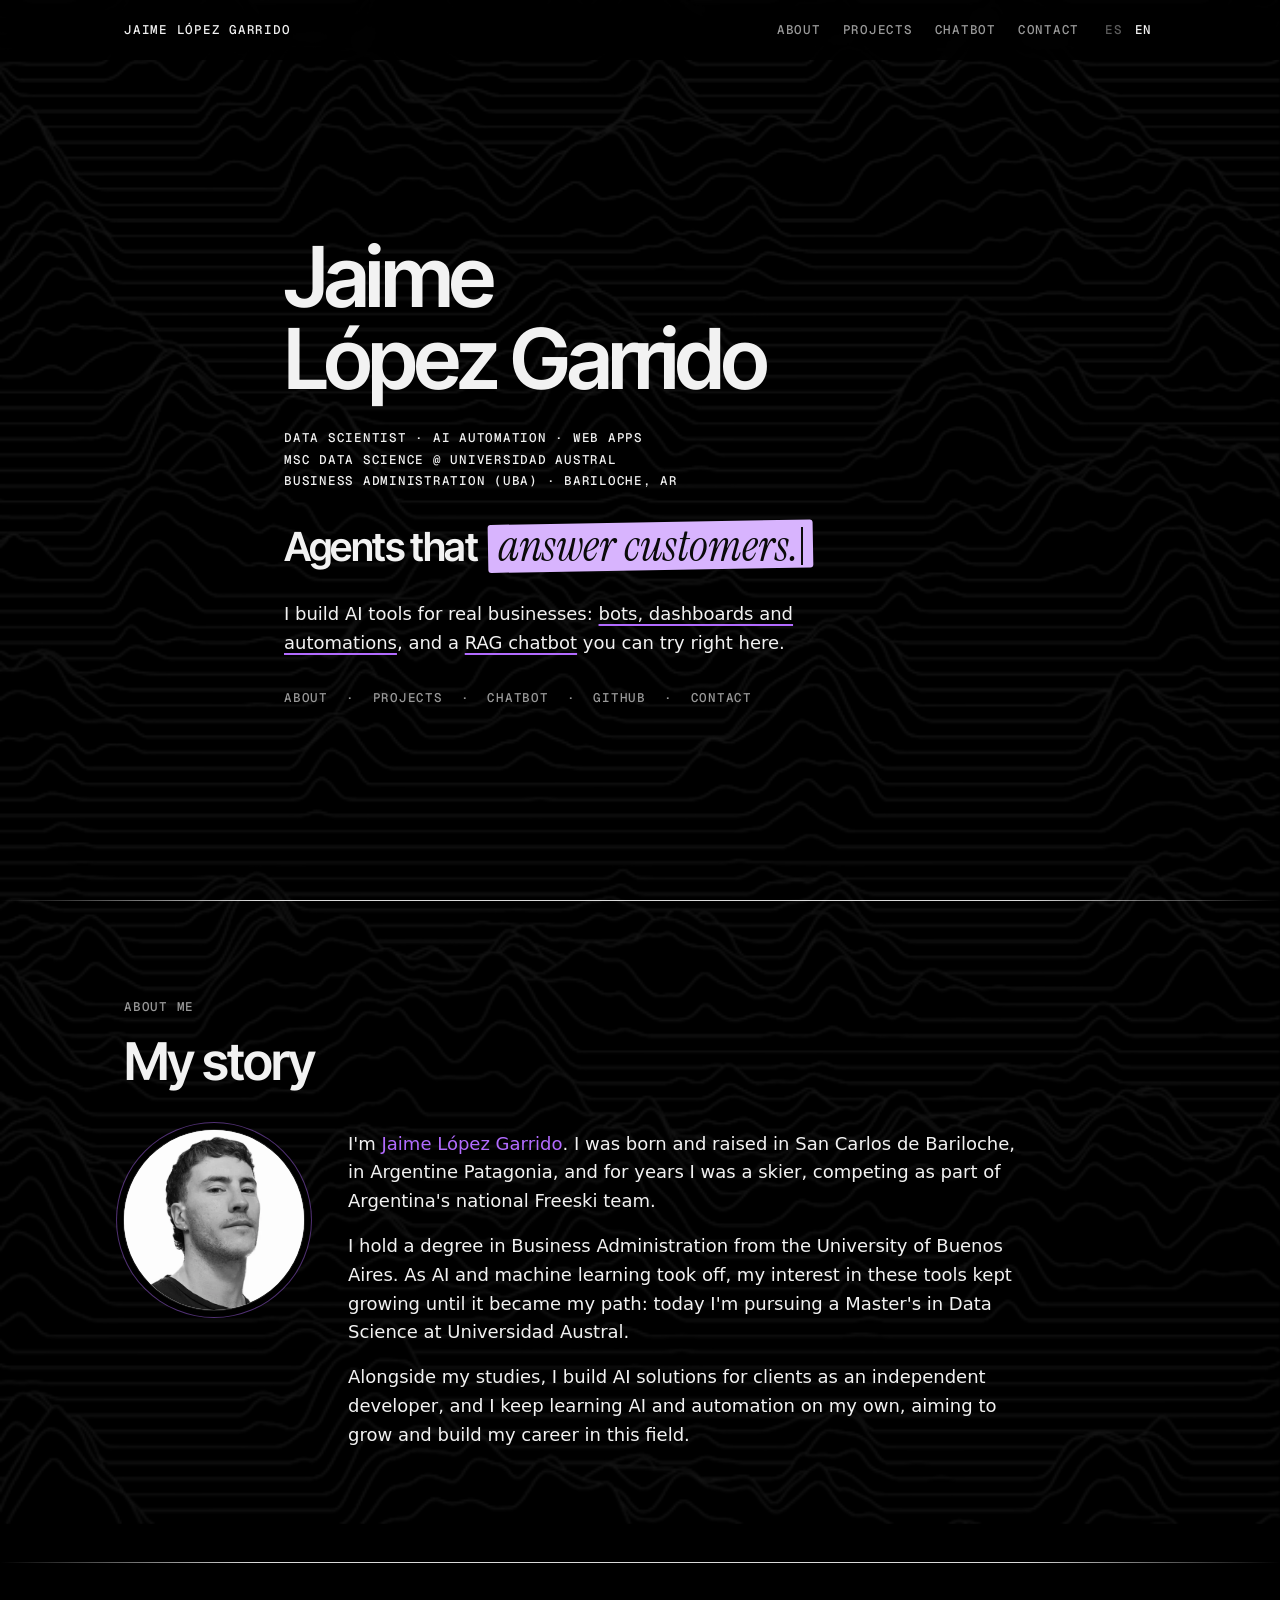
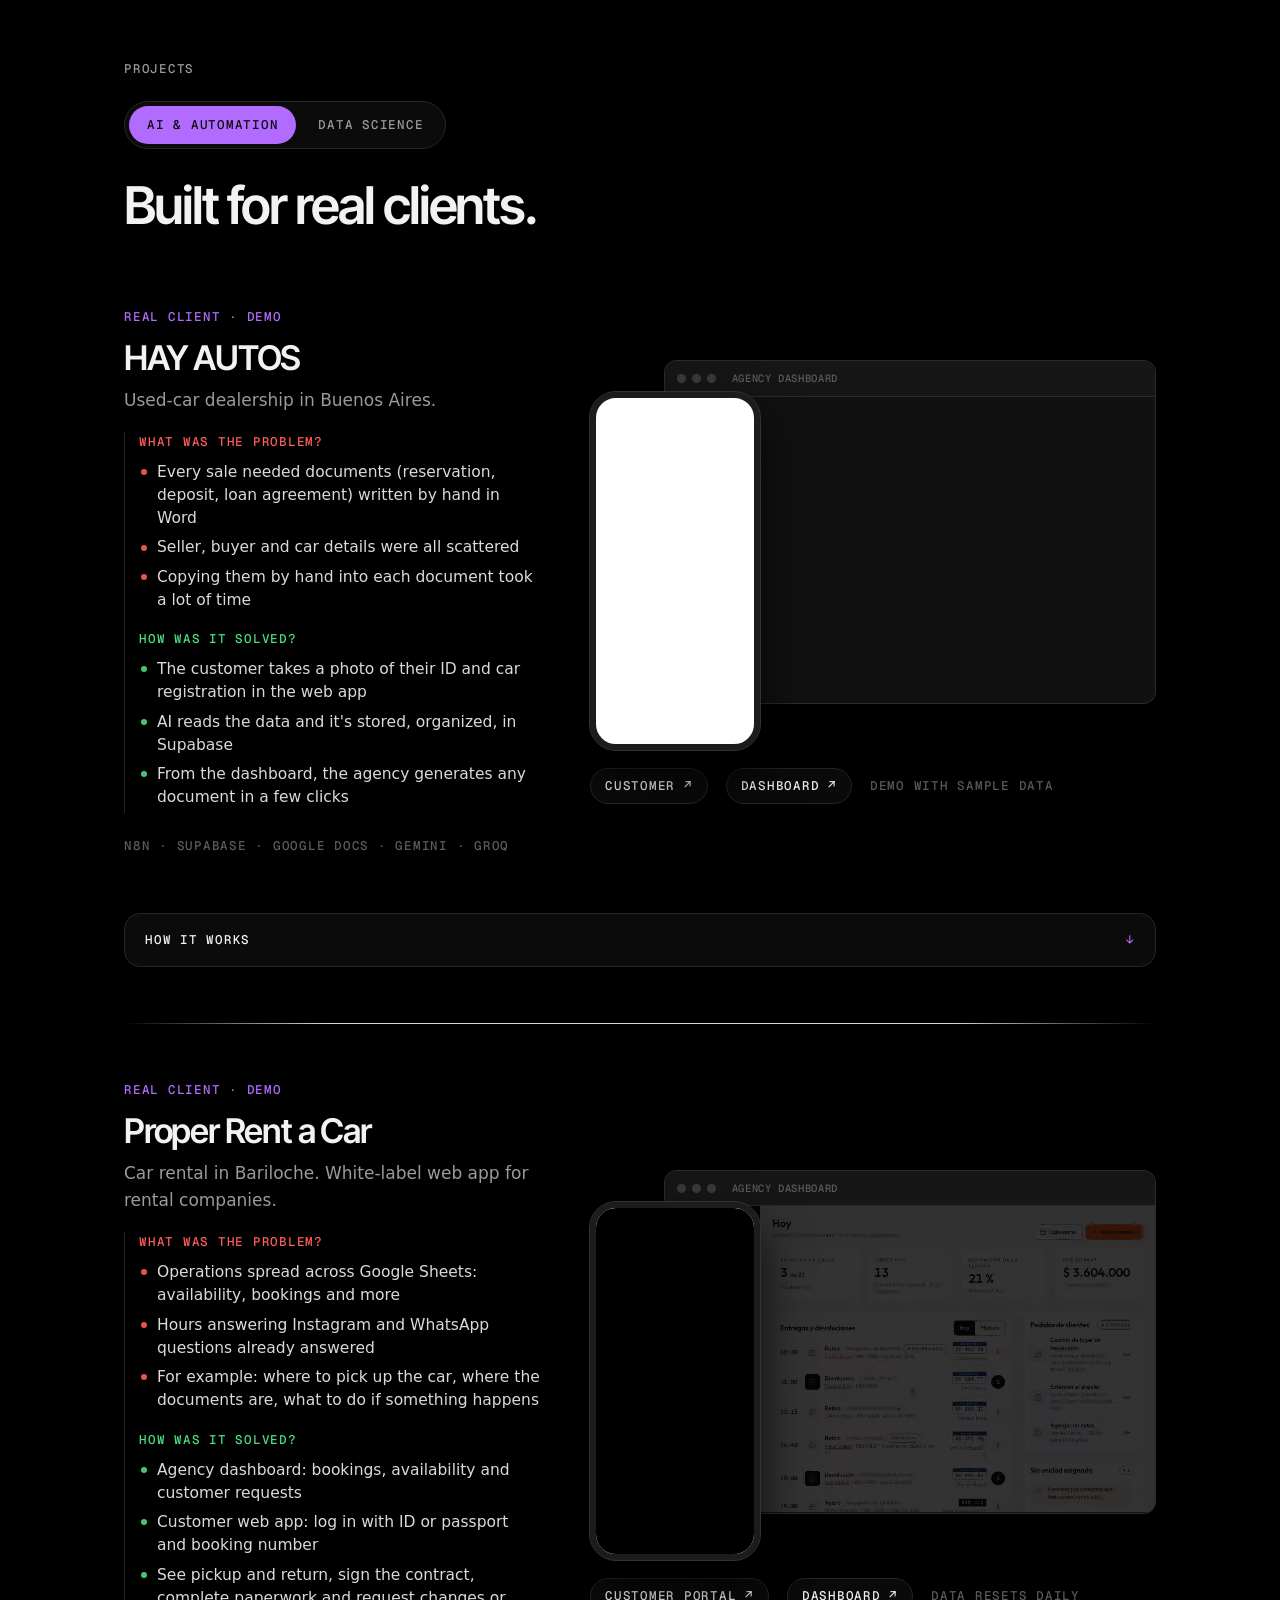
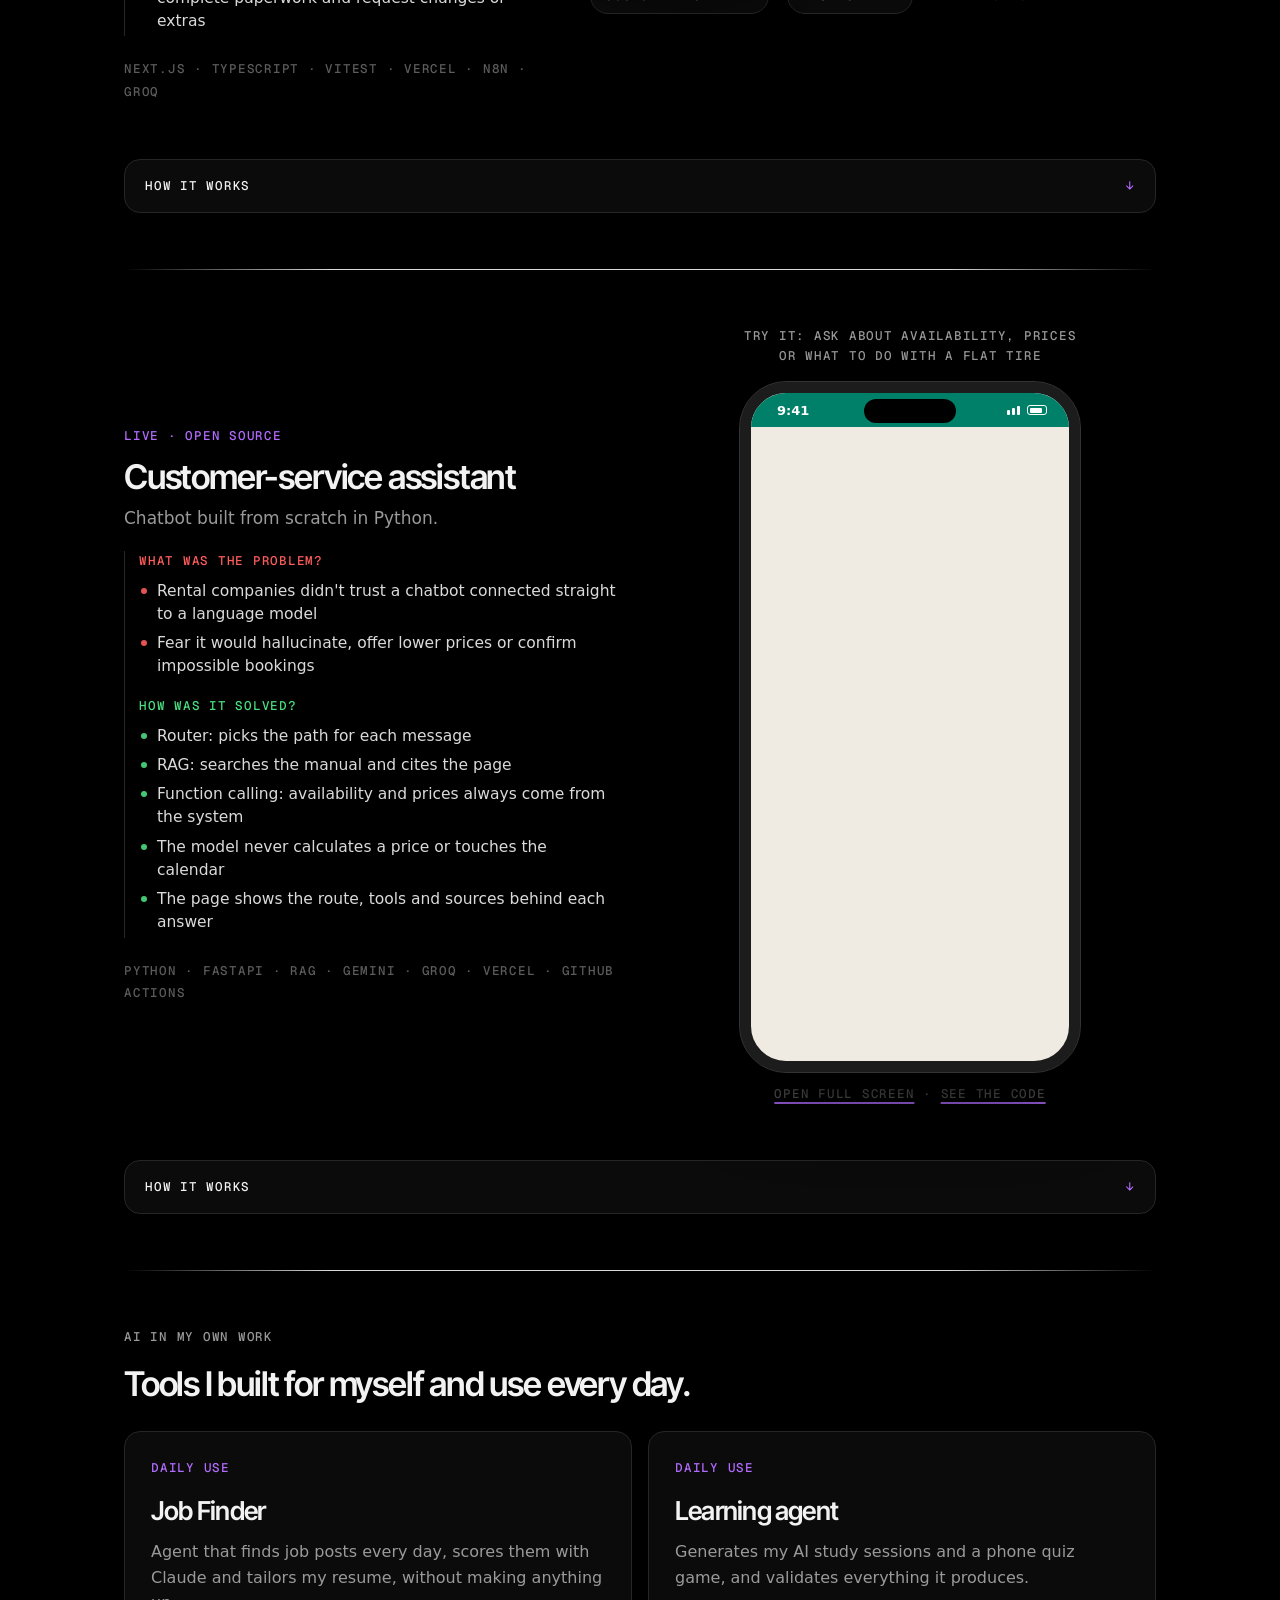
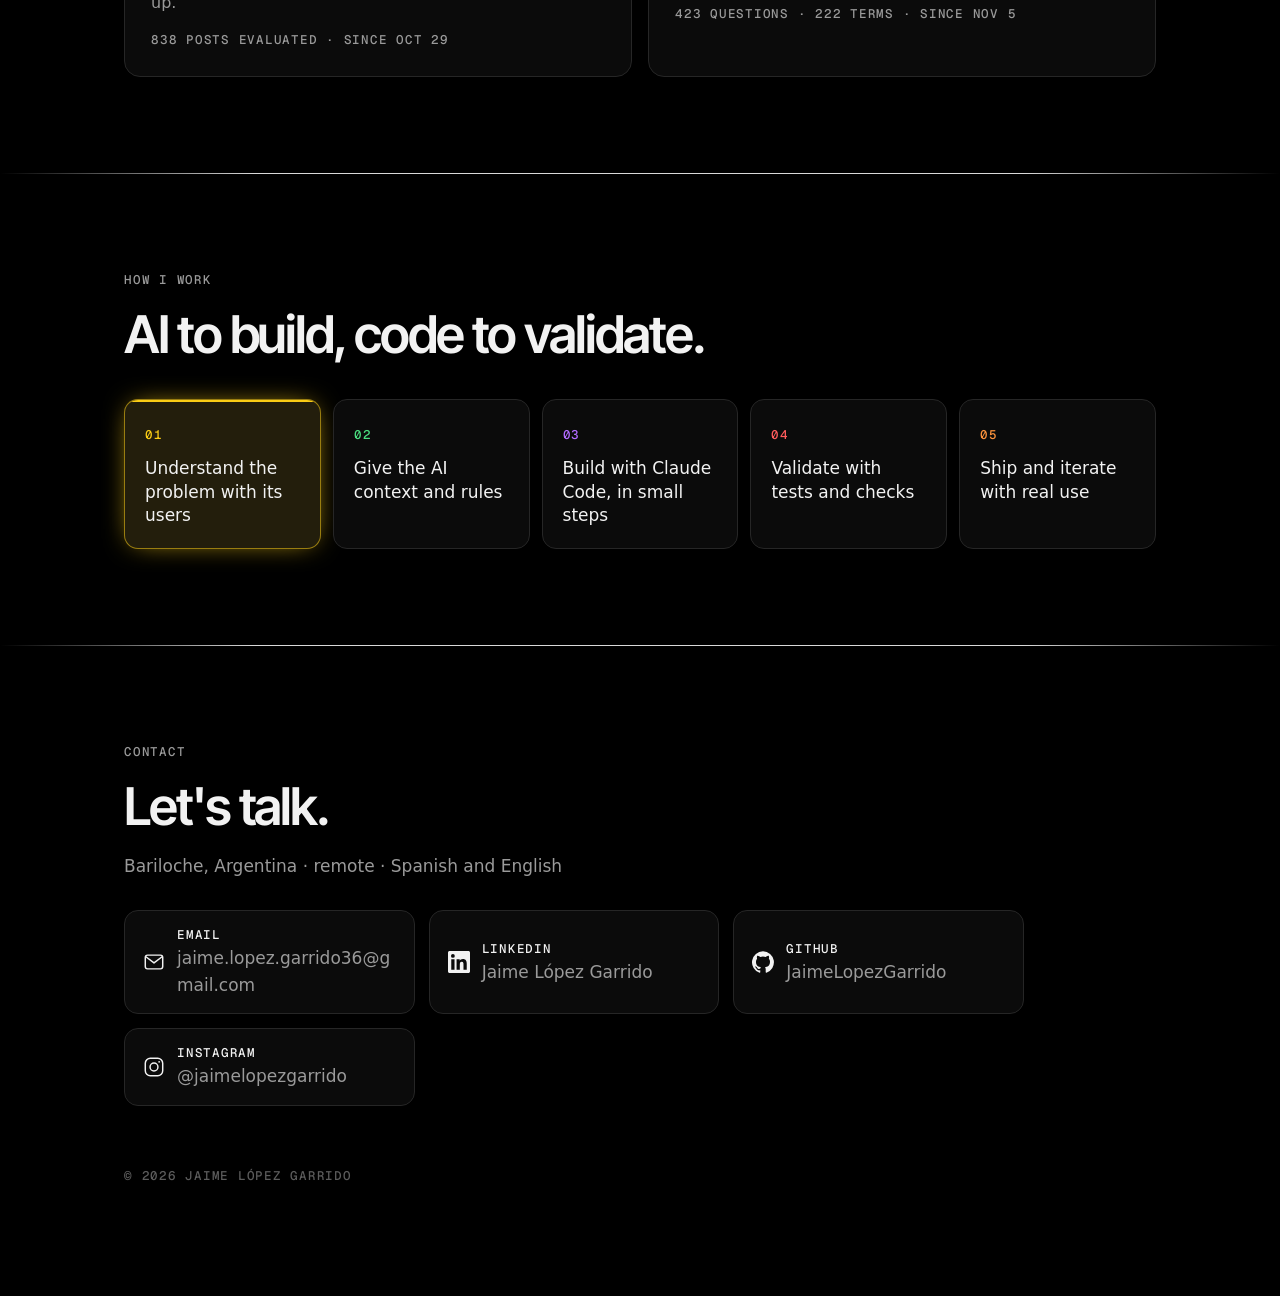
==== commit 1facd520: "Proyectos en dos solapas (AI & Automatizaciones / Data Science) con Web Mining y Northwind DWA, sus " ====
--- a/index.html
+++ b/index.html
@@ -143,6 +143,18 @@
 .demo-links .nota-demo { color: var(--dim); }
 
 .uso-personal { padding-top: 56px; }
+/* Solapas de Proyectos: AI & Automatizaciones / Data Science */
+.solapas { display: inline-flex; gap: 4px; padding: 4px; margin: 4px 0 30px; border: 1px solid var(--line); border-radius: 99px; background: var(--card); }
+.solapas button { all: unset; cursor: pointer; padding: 9px 18px; border-radius: 99px; color: var(--muted); font-size: 12.5px; letter-spacing: .06em; text-transform: uppercase; transition: background .25s, color .25s; }
+.solapas button:hover { color: var(--ink); }
+.solapas button[aria-selected="true"] { background: var(--violeta); color: #0b0b0b; }
+.solapas button:focus-visible { outline: 2px solid var(--violeta); outline-offset: 2px; }
+.panel-proy { animation: aparecer .45s ease both; }
+@keyframes aparecer { from { opacity: 0; transform: translateY(8px); } }
+@media (prefers-reduced-motion: reduce) { .panel-proy { animation: none; } }
+.p-dato { --c: var(--violeta); align-items: center; grid-template-columns: .85fr 1.15fr; }
+.dispositivos.solo { padding-bottom: 0; }
+.dispositivos.solo .ventana { margin-left: 0; }
 .subtitulo { font-family: var(--nombre); font-weight: 600; font-size: clamp(26px, 3.4vw, 34px); letter-spacing: -.035em; line-height: 1.1; margin: 0; }
 .chicos { display: grid; grid-template-columns: 1fr 1fr; gap: 16px; padding: 28px 0 0; }
 .chico { background: var(--card); border: 1px solid var(--line); border-radius: 16px; padding: 26px; }
@@ -242,7 +254,7 @@
   .quien, .proyecto, .chicos { grid-template-columns: 1fr; gap: 28px; }
   .quien .foto { width: 140px; height: 140px; }
   .pasos { grid-template-columns: 1fr 1fr; }
-  .p-hay, .p-proper { grid-template-columns: 1fr; }
+  .p-hay, .p-proper, .p-dato { grid-template-columns: 1fr; }
   .ventana { margin-left: 18%; }
   .celu { width: 34%; border-radius: 20px; border-width: 5px; }
   .telefono { width: min(340px, 88vw); height: 640px; }
@@ -301,6 +313,11 @@
 
 <section class="bloque" id="proyectos"><div class="cont">
   <div class="etiqueta mono"><span lang="es">Proyectos</span><span lang="en">Projects</span></div>
+  <div class="solapas mono" role="tablist" aria-label="Tipo de proyecto">
+    <button type="button" role="tab" id="tab-ai" aria-controls="panel-ai" aria-selected="true" data-solapa="ai">AI &amp; <span lang="es">Automatizaciones</span><span lang="en">Automation</span></button>
+    <button type="button" role="tab" id="tab-datos" aria-controls="panel-datos" aria-selected="false" data-solapa="datos">Data Science</button>
+  </div>
+  <div class="panel-proy" id="panel-ai" role="tabpanel" aria-labelledby="tab-ai">
   <h2><span lang="es">Hechos para clientes reales.</span><span lang="en">Built for real clients.</span></h2>
 
   <article class="proyecto p-hay">
@@ -410,6 +427,67 @@
       <p><span lang="es">Genera mis sesiones de estudio de IA y un quiz para el celular, y valida todo lo que produce.</span><span lang="en">Generates my AI study sessions and a phone quiz game, and validates everything it produces.</span></p>
       <div class="mono" style="color:var(--muted)"><span lang="es">423 preguntas · 222 términos · desde el 05/11</span><span lang="en">423 questions · 222 terms · since Nov 5</span></div>
     </div>
+  </div>
+  </div>
+
+  <div class="panel-proy" id="panel-datos" role="tabpanel" aria-labelledby="tab-datos" hidden>
+  <h2><span lang="es">Datos, modelos y tableros.</span><span lang="en">Data, models and dashboards.</span></h2>
+
+  <article class="proyecto p-dato" id="webmining">
+    <div>
+      <div class="estado mono"><span lang="es">Maestría · equipo de 5</span><span lang="en">Master's · team of 5</span></div>
+      <h3><span lang="es">Arbolado urbano en CABA</span><span lang="en">Urban trees in Buenos Aires</span></h3>
+      <p><span lang="es">TP final de Web Mining: el reclamo no mide la necesidad.</span><span lang="en">Web Mining final project: complaints don't measure need.</span></p>
+      <div class="qa">
+        <div class="q mono"><span lang="es">¿Cuál era el problema?</span><span lang="en">What was the problem?</span></div>
+        <ul class="qa-lista prob"><li><span lang="es">La Ciudad atiende el arbolado según los reclamos de los vecinos</span><span lang="en">The city manages street trees based on residents' complaints</span></li><li><span lang="es">Pero hay barrios con mucho calor y poca vegetación que casi no reclaman</span><span lang="en">But some areas with high heat and little vegetation barely complain</span></li><li><span lang="es">Esa necesidad queda invisible si solo se miran los reclamos</span><span lang="en">That need stays invisible if you only look at complaints</span></li></ul>
+        <div class="q sol mono"><span lang="es">¿Cómo se solucionó?</span><span lang="en">How was it solved?</span></div>
+        <ul class="qa-lista sol"><li><span lang="es"><b>Web mining sobre 16 fuentes:</b> Google Earth Engine (235 imágenes satelitales), datos abiertos de la Ciudad (190.581 reclamos y 354.795 árboles), Censo 2022, OpenStreetMap y APIs de geocodificación</span><span lang="en"><b>Web mining across 16 sources:</b> Google Earth Engine (235 satellite images), city open data (190,581 complaints and 354,795 trees), 2022 Census, OpenStreetMap and geocoding APIs</span></li><li><span lang="es"><b>Índice de necesidad</b> por radio censal: calor, vegetación y árboles por habitante, con la temperatura afinada de 100 a 20 m con LightGBM</span><span lang="en"><b>Need index</b> per census tract: heat, vegetation and trees per resident, with surface temperature refined from 100 to 20 m using LightGBM</span></li><li><span lang="es"><b>Modelo de reclamos esperables</b> (binomial negativa): 448 radios "en silencio", con necesidad alta y reclamo bajo, donde viven 320.773 personas, y 52 zonas de intervención</span><span lang="en"><b>Expected-complaints model</b> (negative binomial): 448 "silent" tracts with high need and low complaints, home to 320,773 people, and 52 intervention zones</span></li></ul>
+      </div>
+      <div class="stack mono">Python · Google Earth Engine · GeoPandas · DuckDB · statsmodels · LightGBM · Leaflet</div>
+    </div>
+    <div>
+      <div class="dispositivos solo">
+        <a class="ventana" href="demos/webmining/" target="_blank" rel="noopener" aria-label="Tablero" data-goatcounter-click="demo-webmining">
+          <div class="barra"><i></i><i></i><i></i><span class="mono"><span lang="es">Tablero con el mapa de la Ciudad</span><span lang="en">Dashboard with the city map</span></span></div>
+          <video muted loop playsinline preload="none" poster="video/webmining.webp" data-auto><source src="video/webmining.webm" type="video/webm"><source src="video/webmining.mp4" type="video/mp4"></video><span class="abrir mono"><span lang="es">Abrir tablero ↗</span><span lang="en">Open dashboard ↗</span></span>
+        </a>
+      </div>
+      <div class="demo-links mono">
+        <a href="demos/webmining/" target="_blank" rel="noopener" data-goatcounter-click="demo-webmining"><span lang="es">Abrir el tablero</span><span lang="en">Open the dashboard</span> ↗</a>
+        <span class="nota-demo"><span lang="es">Equipo: Analía Alé, Diego Farfán, Jaime López Garrido, Gabriel Martina, Lucía Pereyra Huertas</span><span lang="en">Team: Analía Alé, Diego Farfán, Jaime López Garrido, Gabriel Martina, Lucía Pereyra Huertas</span></span>
+      </div>
+    </div>
+  </article>
+
+  <hr class="linea">
+
+  <article class="proyecto p-dato" id="northwind">
+    <div>
+      <div class="estado mono"><span lang="es">Maestría · equipo de 5</span><span lang="en">Master's · team of 5</span></div>
+      <h3>Northwind DWA</h3>
+      <p><span lang="es">Data Warehouse analítico con pipeline reproducible y tablero.</span><span lang="en">Analytical data warehouse with a reproducible pipeline and dashboard.</span></p>
+      <div class="qa">
+        <div class="q mono"><span lang="es">¿Cuál era el problema?</span><span lang="en">What was the problem?</span></div>
+        <ul class="qa-lista prob"><li><span lang="es">Las ventas de Northwind, una distribuidora de alimentos (la base de ejemplo clásica), estaban en archivos crudos, pensados para registrar pedidos y no para analizarlos</span><span lang="en">Sales for Northwind, a food distributor (the classic sample database), lived in raw files built to record orders, not to analyze them</span></li><li><span lang="es">Además llegaba una segunda ingesta con novedades que había que integrar sin perder la historia</span><span lang="en">A second batch of new data had to be integrated without losing history</span></li><li><span lang="es">Sin controles de calidad ni historia de los cambios, no se podía confiar en los números</span><span lang="en">With no quality checks or change history, the numbers couldn't be trusted</span></li></ul>
+        <div class="q sol mono"><span lang="es">¿Cómo se solucionó?</span><span lang="en">How was it solved?</span></div>
+        <ul class="qa-lista sol"><li><span lang="es"><b>Pipeline por capas</b> con 29 scripts en 5 etapas, de los CSV crudos a la publicación, reproducible con un solo comando</span><span lang="en"><b>Layered pipeline</b> with 29 scripts in 5 stages, from raw CSVs to publishing, reproducible with a single command</span></li><li><span lang="es"><b>Esquema estrella</b> con 2.169 líneas de venta (836 órdenes de 21 países) e historial de cambios SCD2</span><span lang="en"><b>Star schema</b> with 2,169 sales lines (836 orders from 21 countries) and SCD2 change history</span></li><li><span lang="es"><b>86 controles de calidad</b>: si alguno rechaza, la carga se frena. Cada ejecución queda registrada para auditoría</span><span lang="en"><b>86 quality checks</b>: if one fails, the load stops. Every run is logged for auditing</span></li><li><span lang="es"><b>Tablero</b> con 3 productos de datos: ventas, clientes y productos</span><span lang="en"><b>Dashboard</b> with 3 data products: sales, customers and products</span></li></ul>
+      </div>
+      <div class="stack mono">SQL · SQLite · Python · Streamlit · Plotly</div>
+    </div>
+    <div>
+      <div class="dispositivos solo">
+        <a class="ventana" href="demos/northwind/" target="_blank" rel="noopener" aria-label="Tablero" data-goatcounter-click="demo-northwind">
+          <div class="barra"><i></i><i></i><i></i><span class="mono"><span lang="es">Tablero del Data Warehouse</span><span lang="en">Data warehouse dashboard</span></span></div>
+          <video muted loop playsinline preload="none" poster="video/northwind.webp" data-auto><source src="video/northwind.webm" type="video/webm"><source src="video/northwind.mp4" type="video/mp4"></video><span class="abrir mono"><span lang="es">Abrir tablero ↗</span><span lang="en">Open dashboard ↗</span></span>
+        </a>
+      </div>
+      <div class="demo-links mono">
+        <a href="demos/northwind/" target="_blank" rel="noopener" data-goatcounter-click="demo-northwind"><span lang="es">Abrir el tablero</span><span lang="en">Open the dashboard</span> ↗</a>
+        <span class="nota-demo"><span lang="es">Versión web del tablero original en Streamlit · Equipo: Analía Alé, Diego Farfán, Jaime López Garrido, Gabriel Martina, Lucía Pereyra Huertas</span><span lang="en">Web version of the original Streamlit dashboard · Team: Analía Alé, Diego Farfán, Jaime López Garrido, Gabriel Martina, Lucía Pereyra Huertas</span></span>
+      </div>
+    </div>
+  </article>
   </div>
 </div></section>
 
@@ -532,6 +610,26 @@
   cursor.classList.remove("ve");
 }
 
+// Solapas de Proyectos. Un link a algo de la otra solapa (por ejemplo #asistente o #data-science) la abre sola
+const solapas = [...document.querySelectorAll('[data-solapa]')];
+function abrirSolapa(nombre) {
+  solapas.forEach((b) => {
+    const on = b.dataset.solapa === nombre;
+    b.setAttribute('aria-selected', on);
+    document.getElementById('panel-' + b.dataset.solapa).hidden = !on;
+  });
+  document.querySelectorAll('#panel-' + nombre + ' .linea').forEach((l) => l.classList.add('visible'));
+}
+solapas.forEach((b) => b.addEventListener('click', () => abrirSolapa(b.dataset.solapa)));
+function solapaDelHash() {
+  const h = location.hash.slice(1);
+  if (h === 'data-science') { abrirSolapa('datos'); document.getElementById('proyectos').scrollIntoView(); return; }
+  const destino = h && document.getElementById(h), panel = destino && destino.closest('.panel-proy');
+  if (panel && panel.hidden) { abrirSolapa(panel.id.replace('panel-', '')); destino.scrollIntoView(); }
+}
+addEventListener('hashchange', solapaDelHash);
+solapaDelHash();
+
 // Videos de las demos: se cargan y reproducen solo mientras están en pantalla
 const vio = new IntersectionObserver(es => es.forEach(e => {
   const v = e.target;
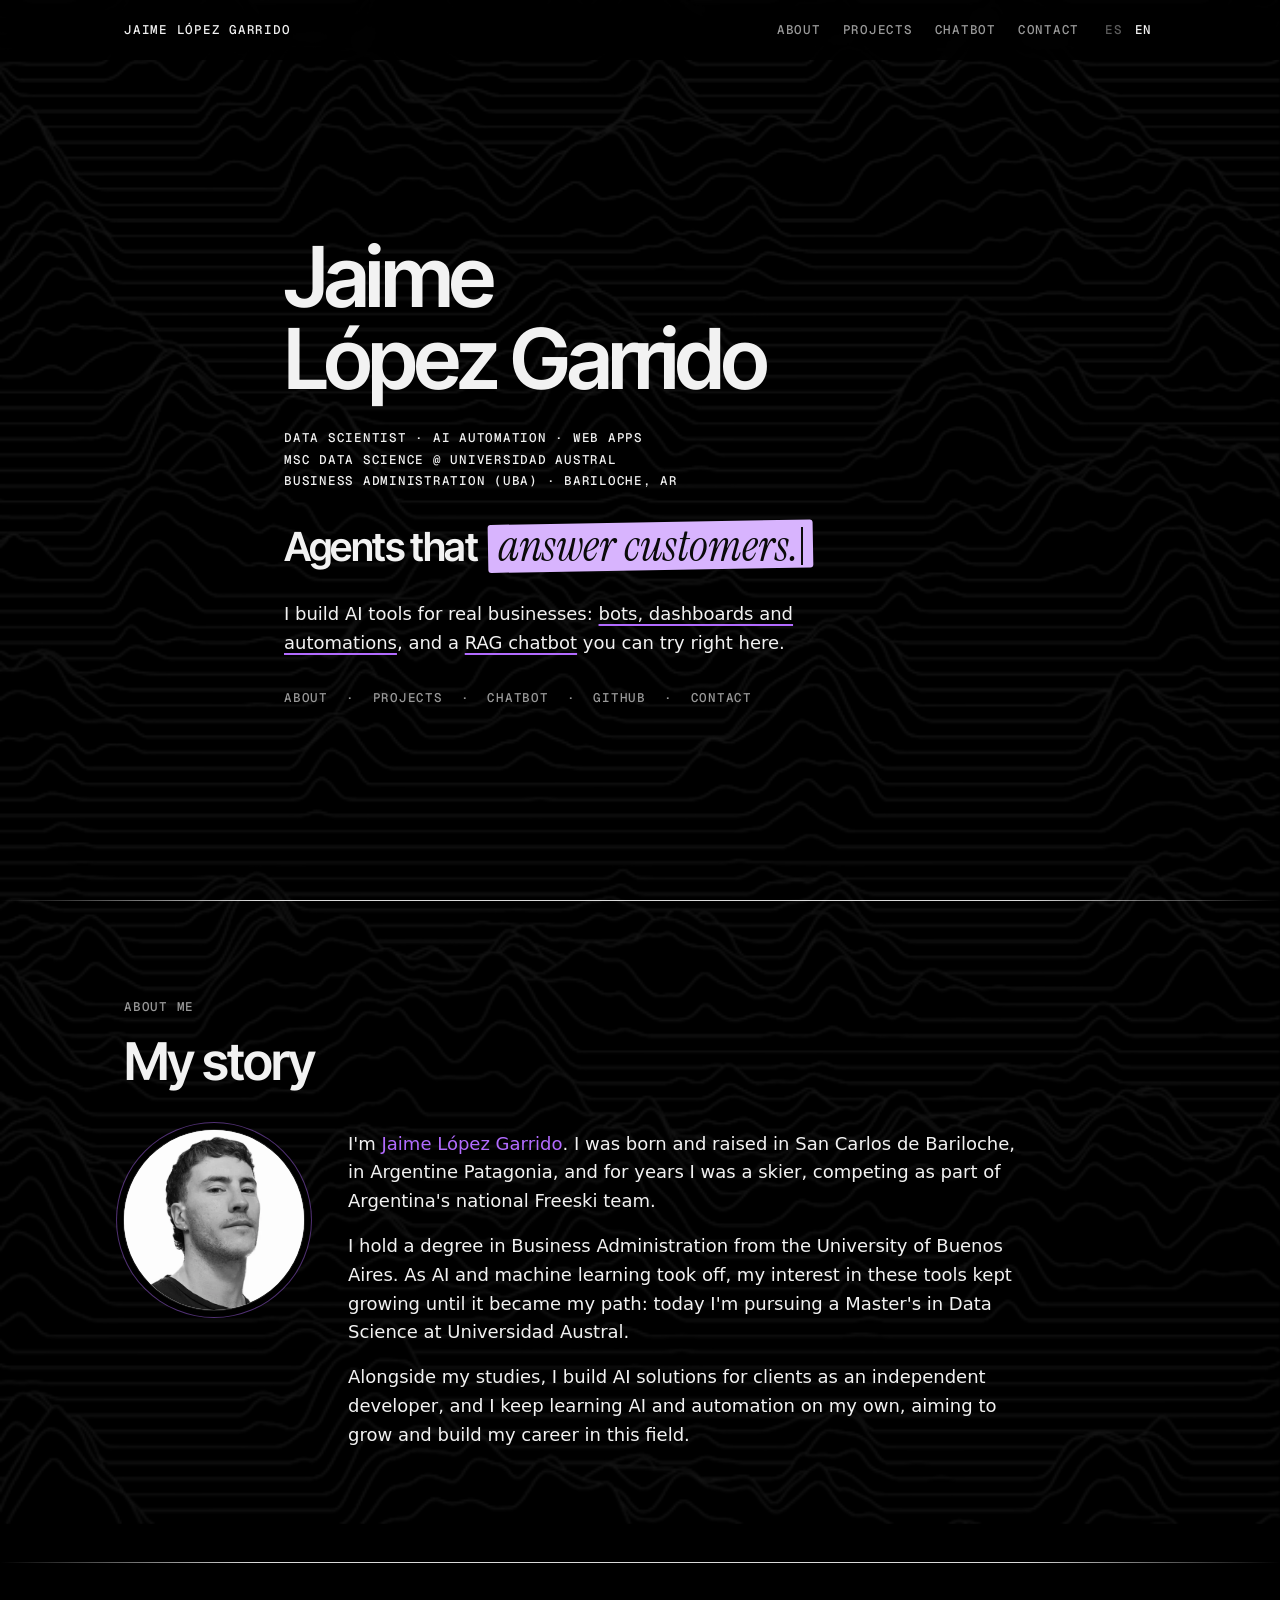
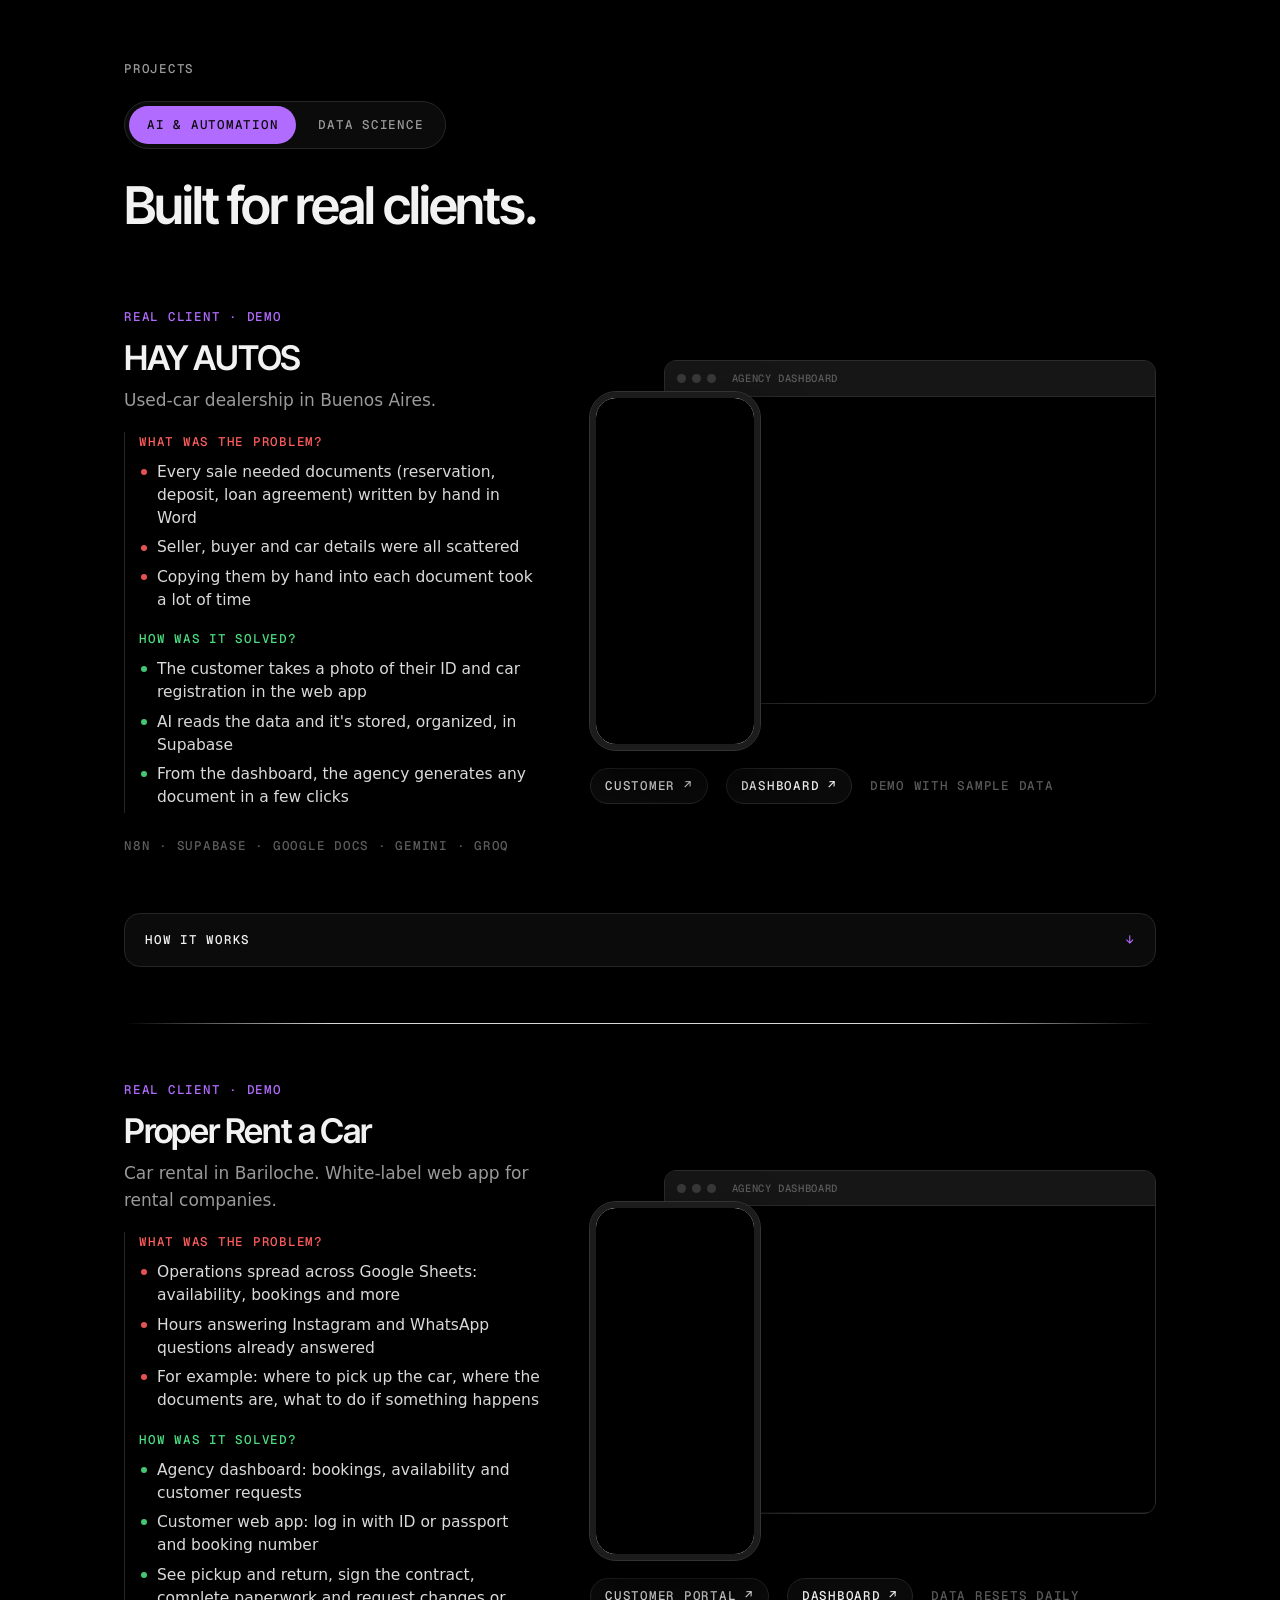
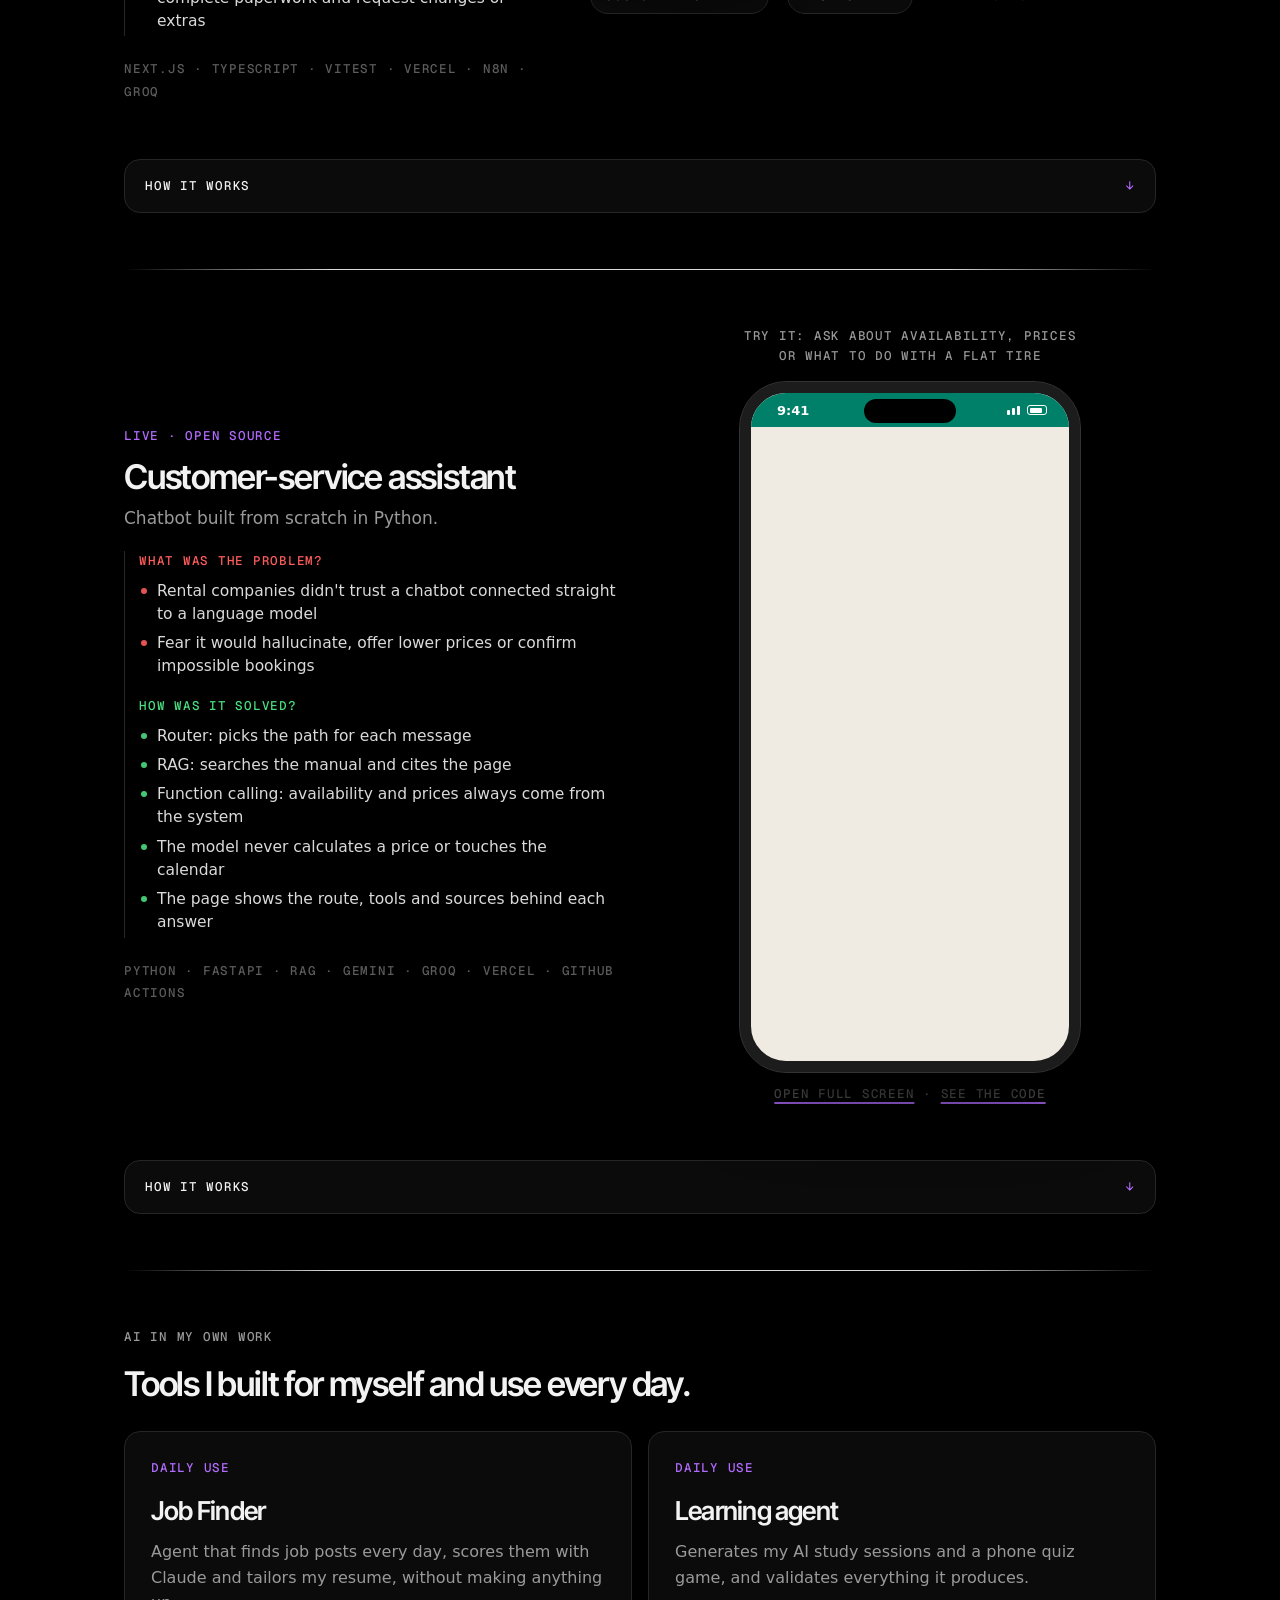
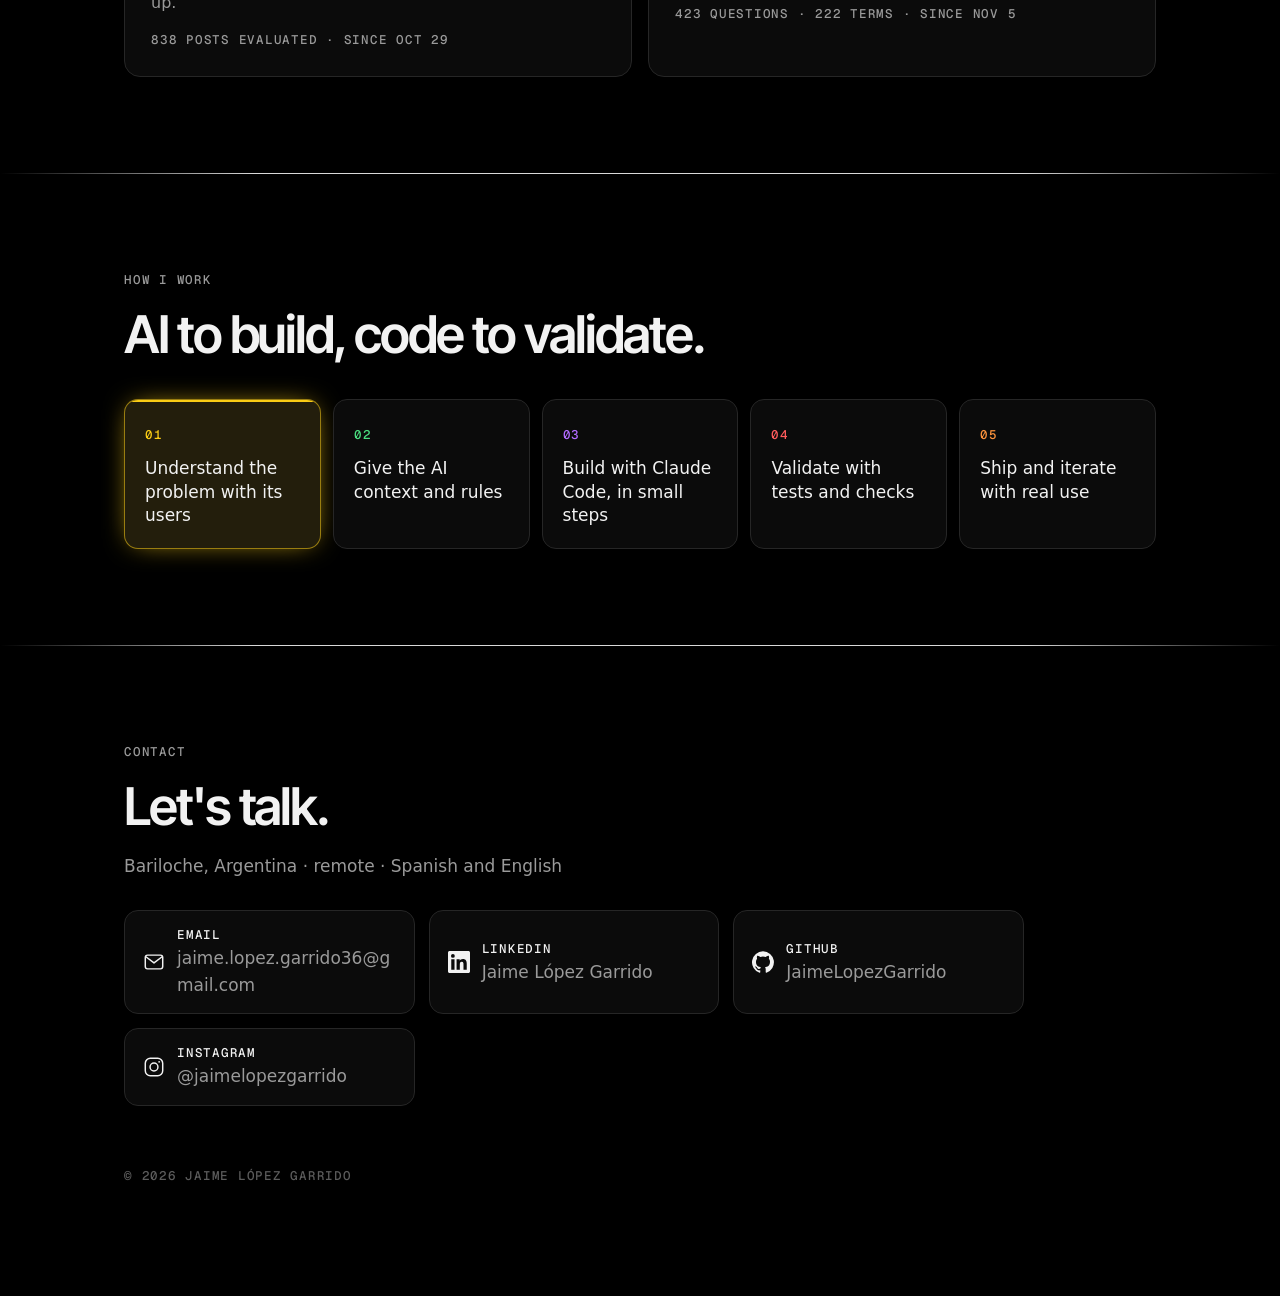
==== commit f884e870: "Data Science: Salar de Callacao, series temporales (TP1 + TP final), con tablero y video Co-Authored" ====
--- a/index.html
+++ b/index.html
@@ -488,6 +488,35 @@
       </div>
     </div>
   </article>
+
+  <hr class="linea">
+
+  <article class="proyecto p-dato" id="series">
+    <div>
+      <div class="estado mono"><span lang="es">Maestría · equipo de 5</span><span lang="en">Master's · team of 5</span></div>
+      <h3><span lang="es">Salar de Callacao: series temporales</span><span lang="en">Salar de Callacao: time series</span></h3>
+      <p><span lang="es">Pronóstico de nieve, agua y vegetación en una cuenca de la Puna salteña.</span><span lang="en">Forecasting snow, water and vegetation in a high-Andes basin in Salta, Argentina.</span></p>
+      <div class="qa">
+        <div class="q mono"><span lang="es">¿Cuál era el problema?</span><span lang="en">What was the problem?</span></div>
+        <ul class="qa-lista prob"><li><span lang="es">Una cuenca cerrada de la Puna sin estaciones de medición cerca: solo hay imágenes satelitales</span><span lang="en">A closed basin in the Puna with no nearby weather stations: only satellite imagery</span></li><li><span lang="es">Series muy estacionales y con años extremos, sobre todo la nieve</span><span lang="en">Highly seasonal series with extreme years, especially snow</span></li><li><span lang="es">Había que saber qué tipo de modelo pronostica mejor cada una</span><span lang="en">We needed to know which kind of model forecasts each one best</span></li></ul>
+        <div class="q sol mono"><span lang="es">¿Cómo se solucionó?</span><span lang="en">How was it solved?</span></div>
+        <ul class="qa-lista sol"><li><span lang="es"><b>Series desde Google Earth Engine:</b> superficie de nieve (Landsat, 1986–2025, 471 meses), de agua y vegetación (Sentinel-2, desde 2016)</span><span lang="en"><b>Series from Google Earth Engine:</b> snow cover (Landsat, 1986–2025, 471 months), surface water and vegetation (Sentinel-2, since 2016)</span></li><li><span lang="es"><b>TP1, modelos clásicos:</b> SARIMA con metodología Box-Jenkins y un VAR para ver si las series se explican entre sí</span><span lang="en"><b>Part 1, classical models:</b> SARIMA with the Box-Jenkins method and a VAR to test whether the series explain each other</span></li><li><span lang="es"><b>TP final, 24 modelos en 5 familias:</b> Random Forest, LightGBM, LSTM, N-BEATS, Prophet y AutoML, con datos externos de El Niño (NOAA) y temperatura y lluvia (NASA)</span><span lang="en"><b>Final project, 24 models in 5 families:</b> Random Forest, LightGBM, LSTM, N-BEATS, Prophet and AutoML, with external data on El Niño (NOAA) and temperature and rainfall (NASA)</span></li><li><span lang="es"><b>Un ganador por serie:</b> Random Forest en agua (MASE 0,55 contra 0,66 del mejor modelo clásico), en nieve, N-BEATS entre los modelos reproducibles (0,17 contra 0,26 del SARIMA) y N-BEATSx con temperatura en vegetación, el único que le ganó al pronóstico ingenuo</span><span lang="en"><b>One winner per series:</b> Random Forest for water (MASE 0.55 vs. 0.66 for the best classical model), for snow, N-BEATS among reproducible models (0.17 vs. 0.26 for SARIMA) and N-BEATSx with temperature for vegetation, the only one that beat the naive forecast</span></li></ul>
+      </div>
+      <div class="stack mono">Python · statsmodels · skforecast · LightGBM · NeuralForecast (N-BEATS) · Prophet · NeuralProphet · AutoTS</div>
+    </div>
+    <div>
+      <div class="dispositivos solo">
+        <a class="ventana" href="demos/series/" target="_blank" rel="noopener" aria-label="Tablero" data-goatcounter-click="demo-series">
+          <div class="barra"><i></i><i></i><i></i><span class="mono"><span lang="es">Tablero de pronósticos</span><span lang="en">Forecast dashboard</span></span></div>
+          <video muted loop playsinline preload="none" poster="video/series.webp" data-auto><source src="video/series.webm" type="video/webm"><source src="video/series.mp4" type="video/mp4"></video><span class="abrir mono"><span lang="es">Abrir tablero ↗</span><span lang="en">Open dashboard ↗</span></span>
+        </a>
+      </div>
+      <div class="demo-links mono">
+        <a href="demos/series/" target="_blank" rel="noopener" data-goatcounter-click="demo-series"><span lang="es">Abrir el tablero</span><span lang="en">Open the dashboard</span> ↗</a>
+        <span class="nota-demo"><span lang="es">Equipo: Analía Alé, Diego Farfán, Jaime López Garrido, Gabriel Martina, Lucía Pereyra Huertas</span><span lang="en">Team: Analía Alé, Diego Farfán, Jaime López Garrido, Gabriel Martina, Lucía Pereyra Huertas</span></span>
+      </div>
+    </div>
+  </article>
   </div>
 </div></section>
 
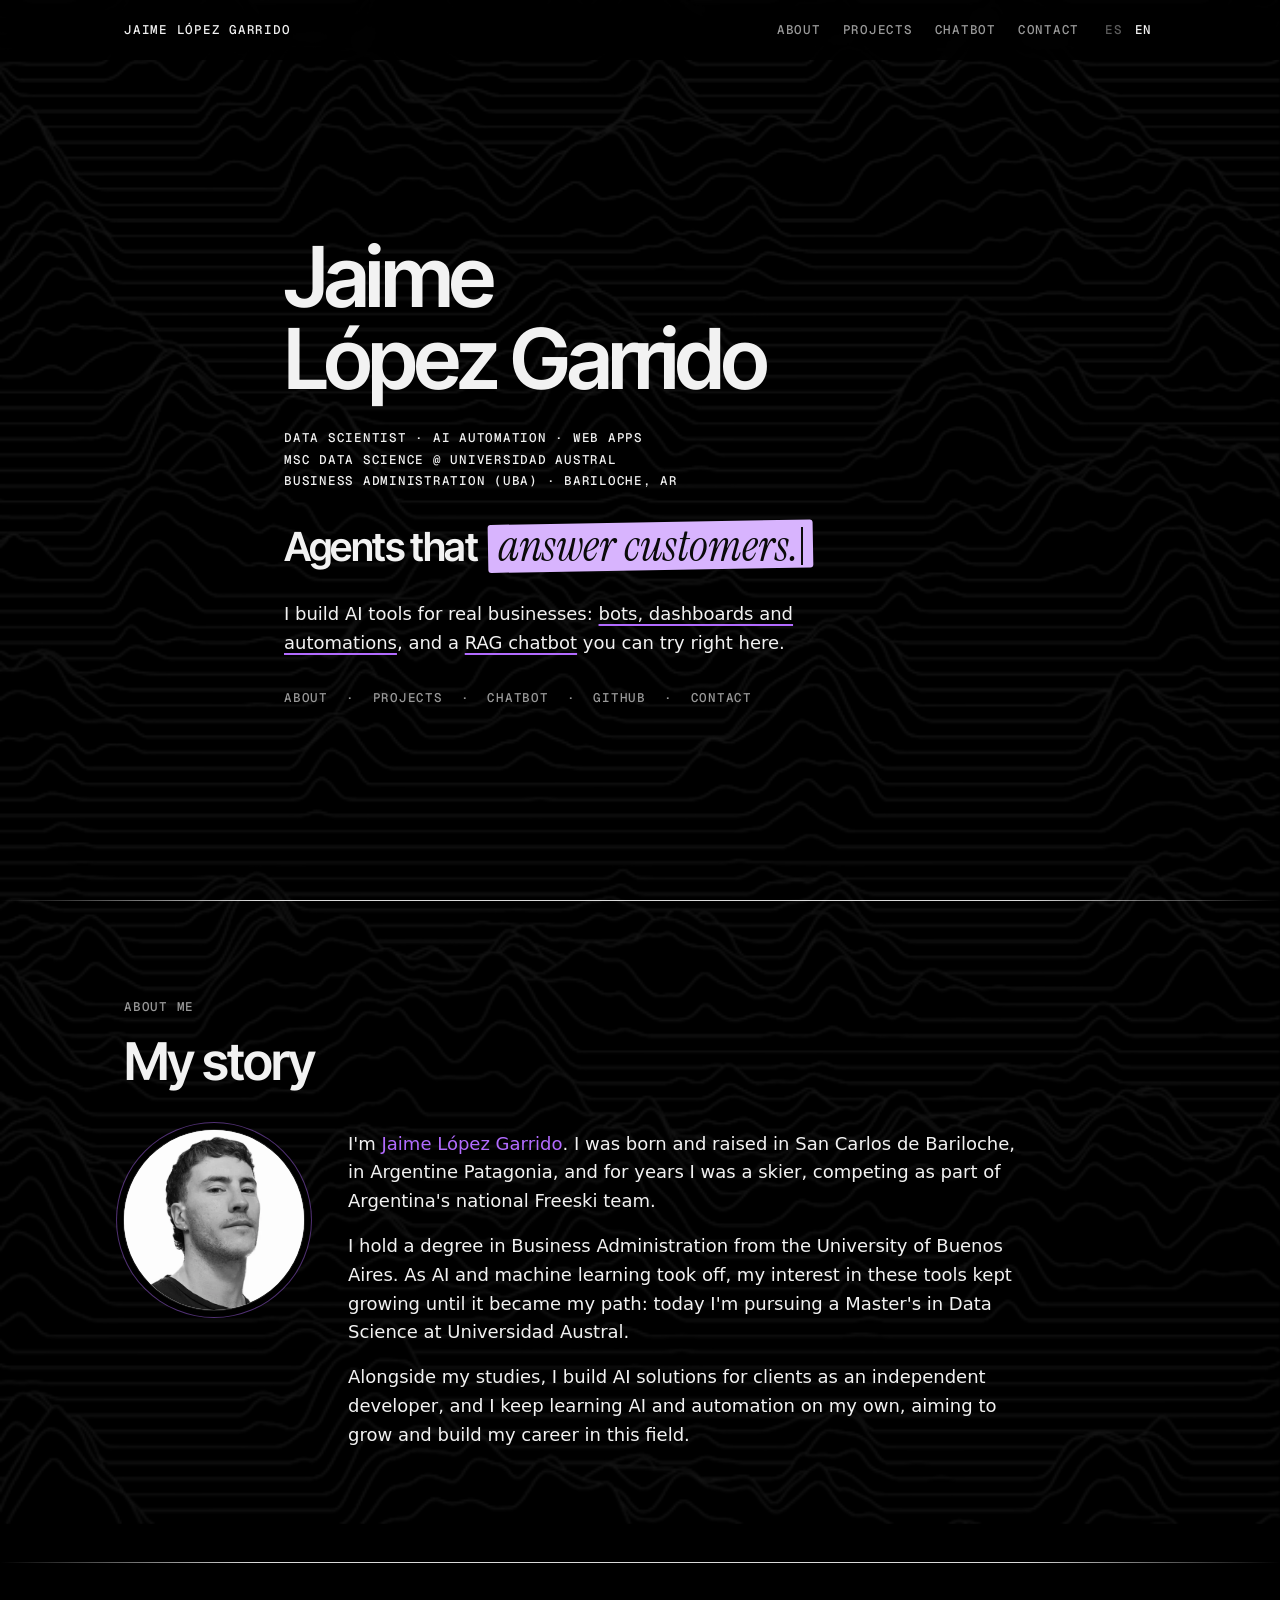
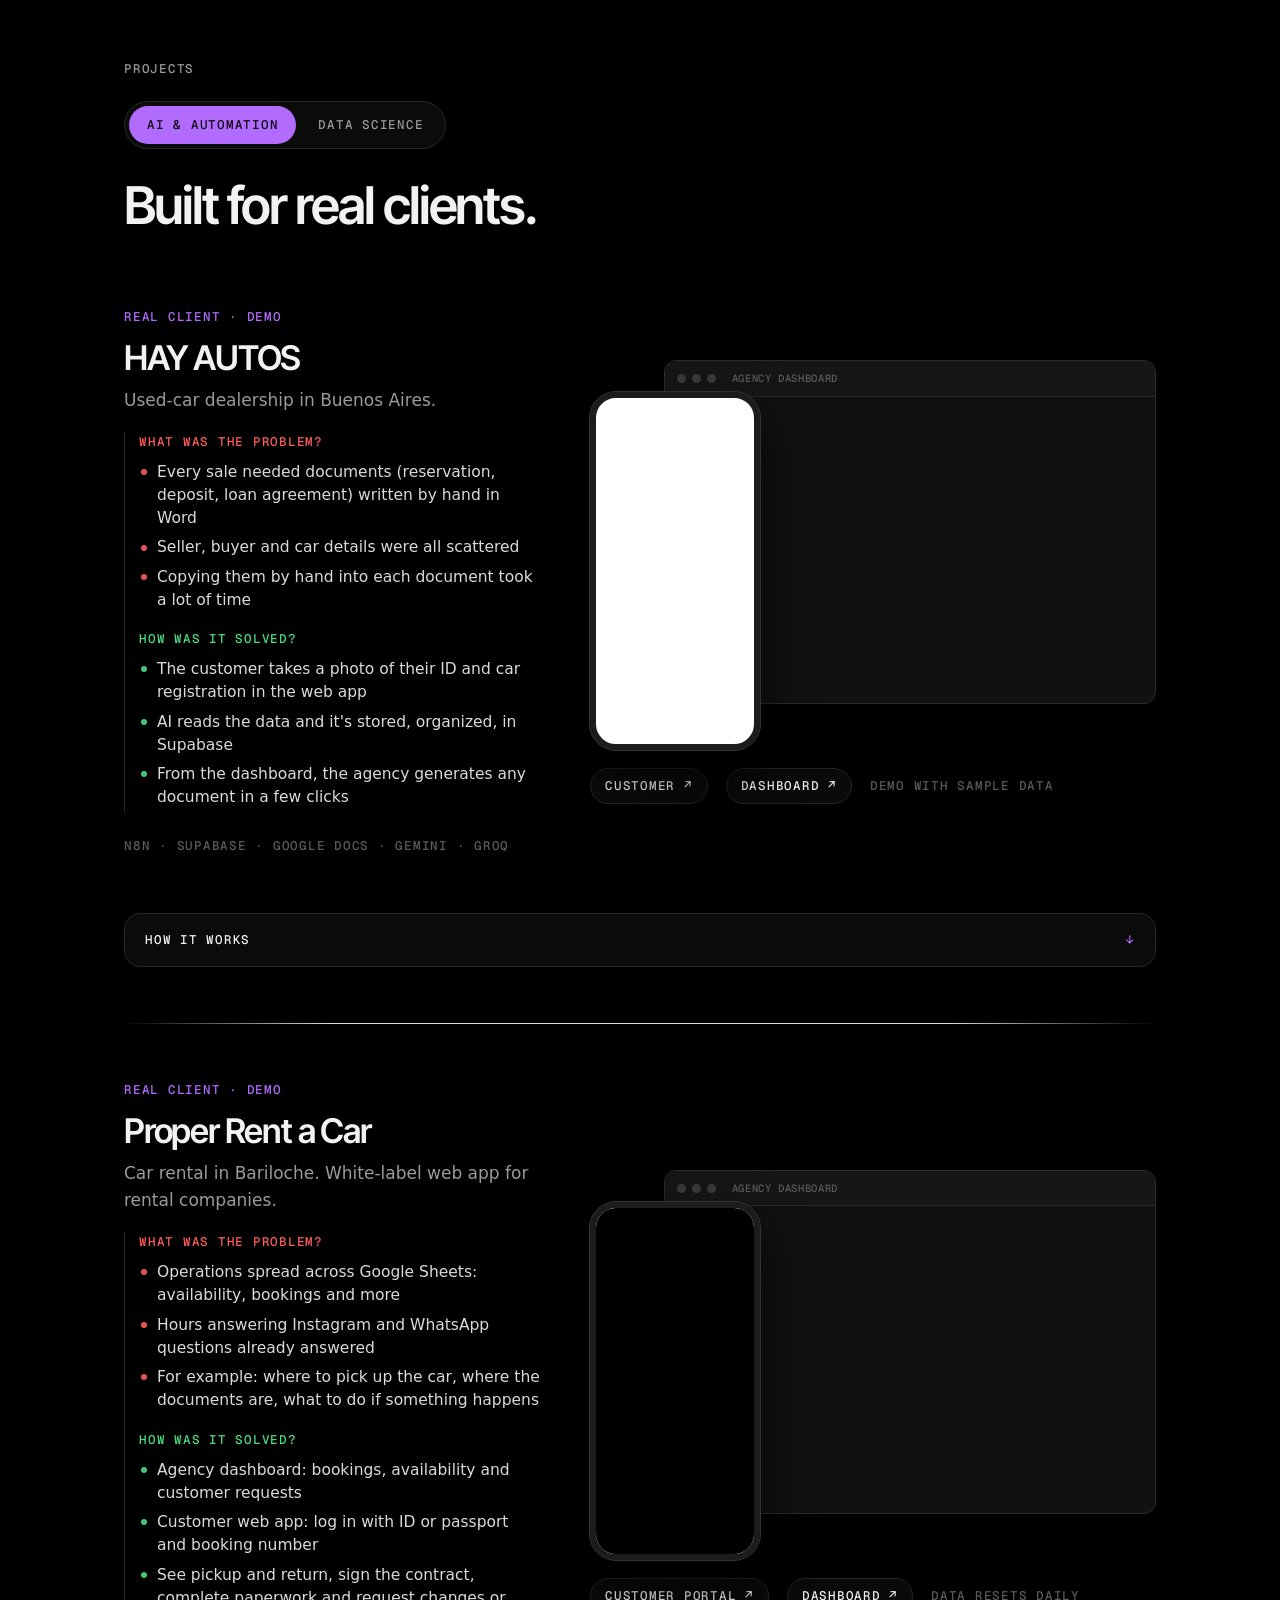
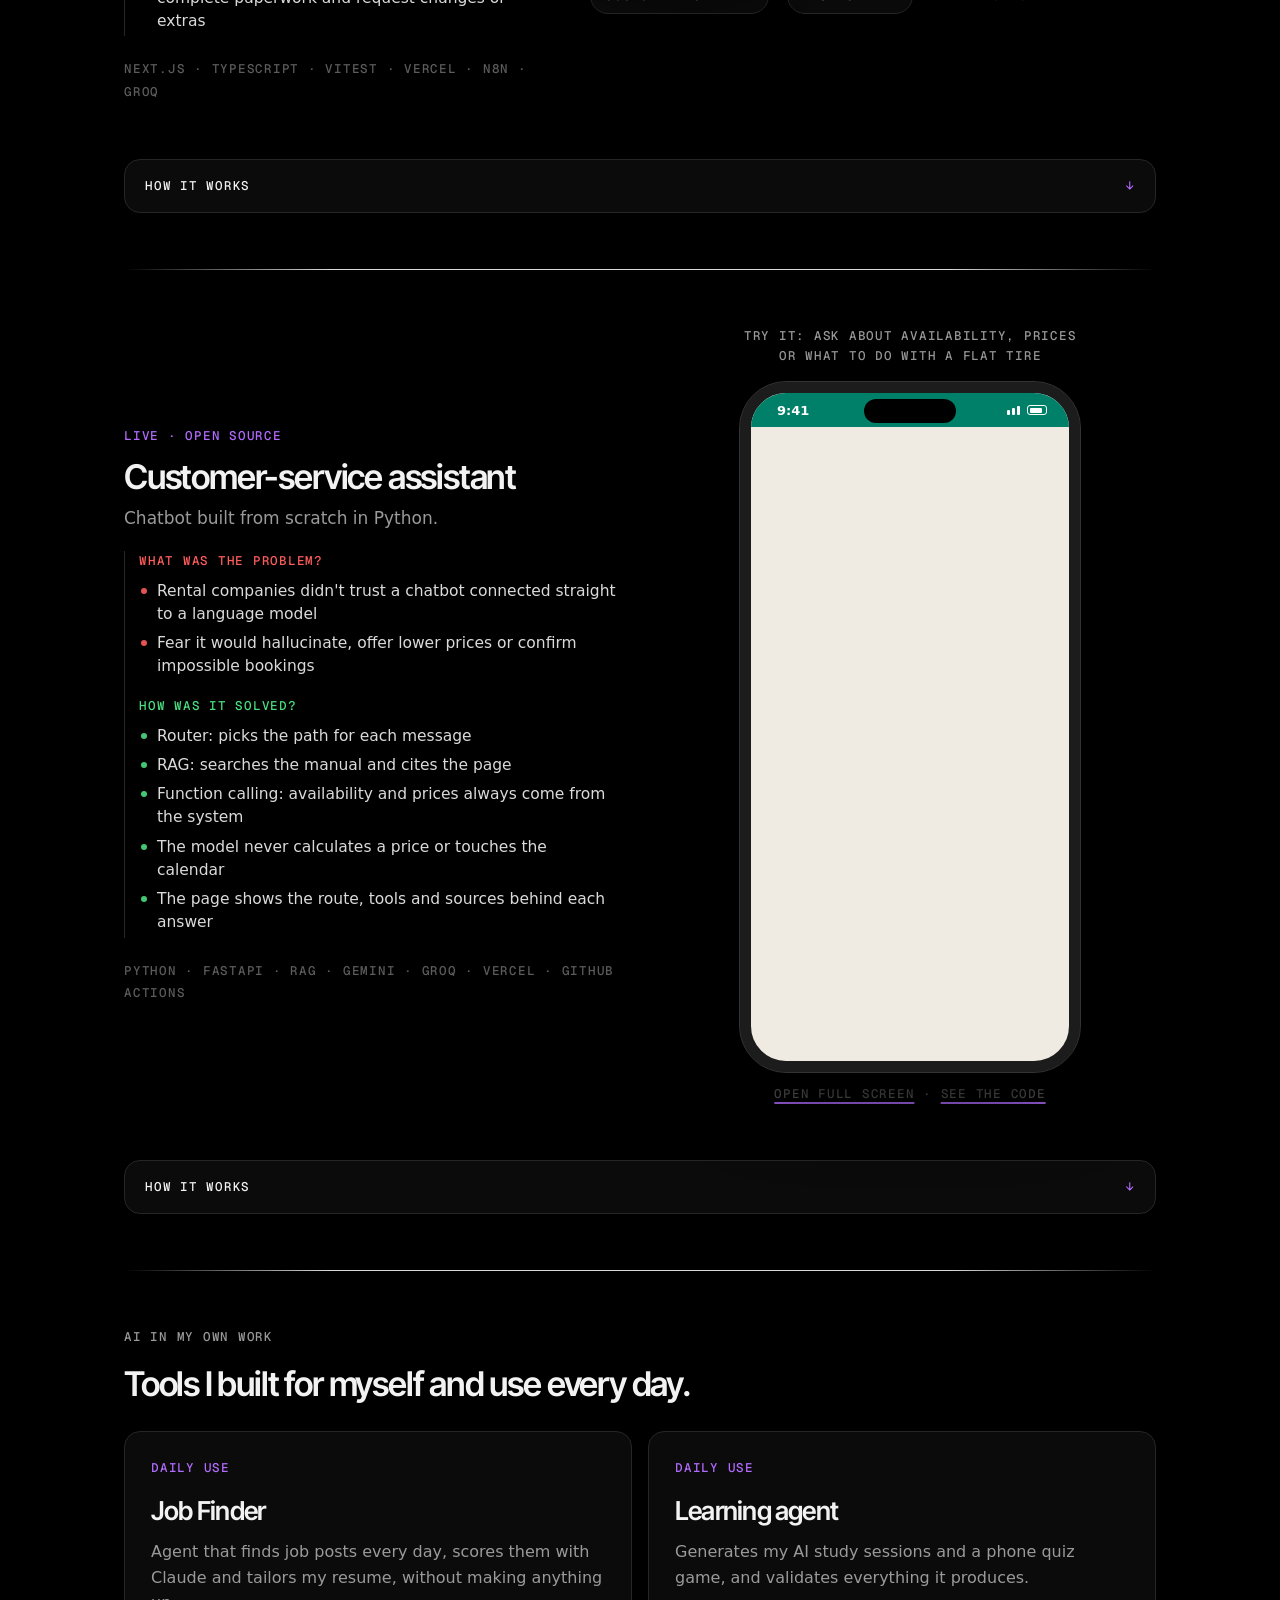
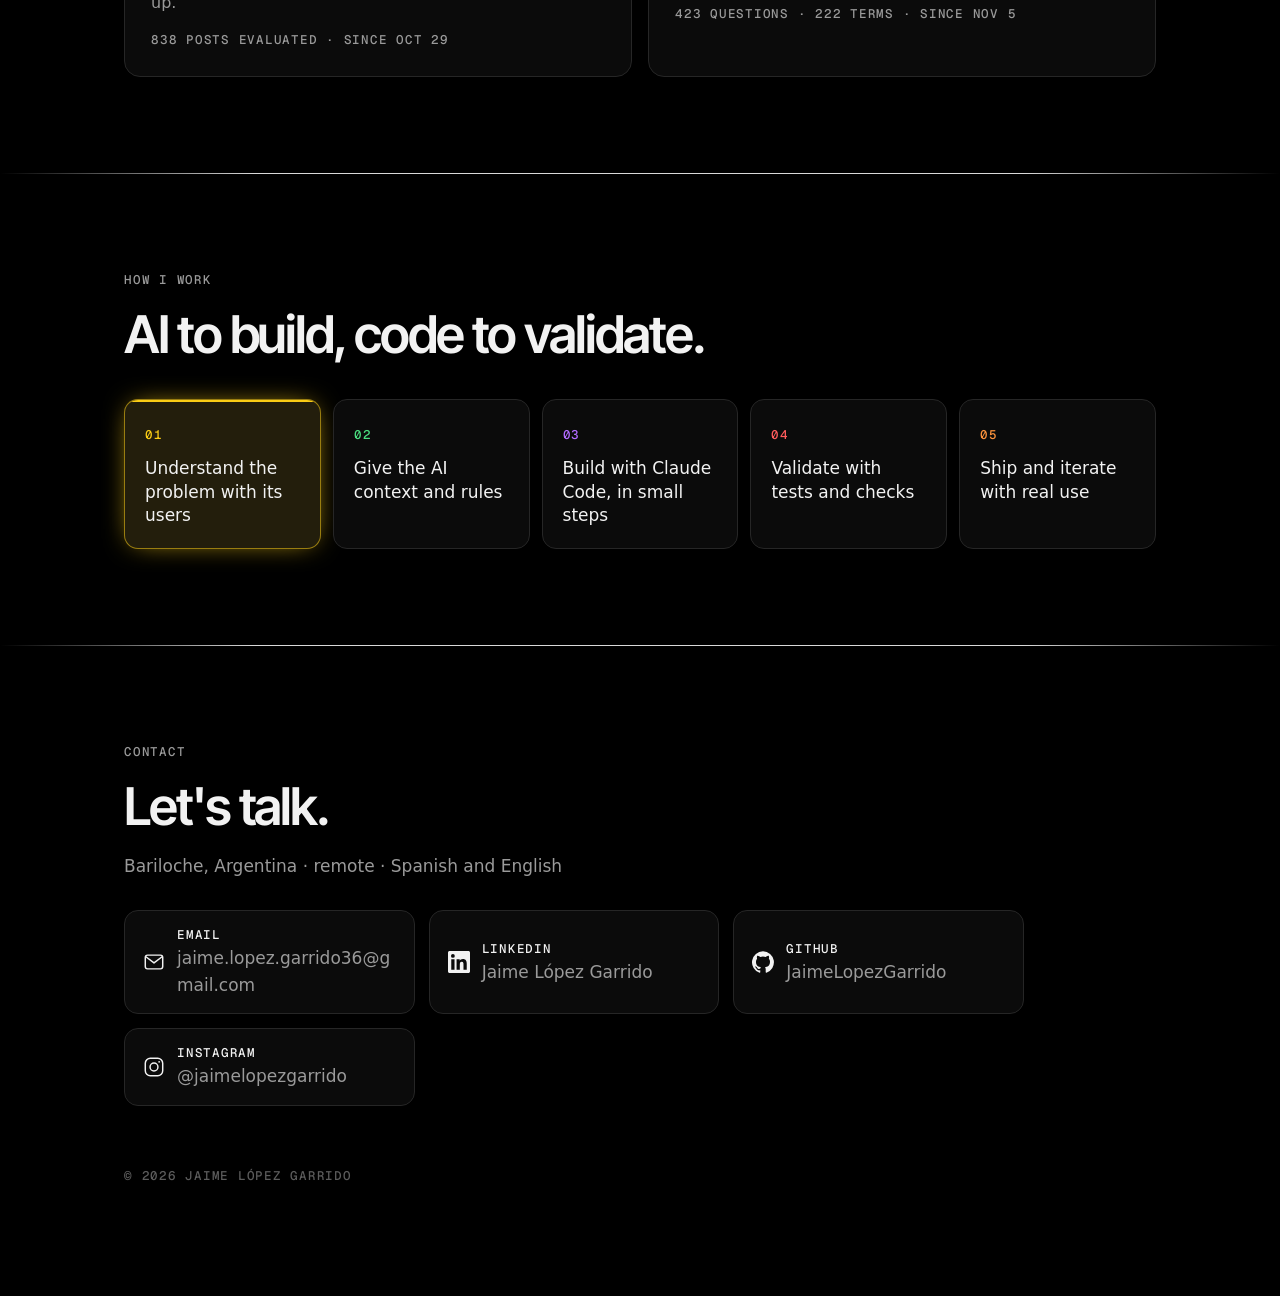
==== commit 847fae87: "Data Science: ítems de 'Qué se hizo' en lugar de problema y solución Co-Authored-By: Claude Opus 5.5" ====
--- a/index.html
+++ b/index.html
@@ -107,6 +107,9 @@
 .proyecto .qa-lista li { border: 0; padding: 3px 0 3px 18px; position: relative; font-size: 15.5px; line-height: 1.5; color: var(--ink); opacity: .9; }
 .proyecto .qa-lista li::before { content: ""; position: absolute; left: 2px; top: .72em; width: 6px; height: 6px; border-radius: 50%; background: var(--rojo); }
 .proyecto .qa-lista.sol li::before { background: var(--verde); }
+.qa.hecho .q { color: var(--violeta); }
+.proyecto .qa.hecho .qa-lista li::before { background: var(--violeta); }
+.proyecto .qa.hecho .qa-lista li { margin-bottom: 4px; }
 .proyecto .qa-lista b { font-weight: 500; }
 .stack { color: var(--dim); line-height: 1.8; }
 .probar { display: grid; grid-template-columns: 1fr 1fr; gap: 14px; }
@@ -438,11 +441,9 @@
       <div class="estado mono"><span lang="es">Maestría · equipo de 5</span><span lang="en">Master's · team of 5</span></div>
       <h3><span lang="es">Arbolado urbano en CABA</span><span lang="en">Urban trees in Buenos Aires</span></h3>
       <p><span lang="es">TP final de Web Mining: el reclamo no mide la necesidad.</span><span lang="en">Web Mining final project: complaints don't measure need.</span></p>
-      <div class="qa">
-        <div class="q mono"><span lang="es">¿Cuál era el problema?</span><span lang="en">What was the problem?</span></div>
-        <ul class="qa-lista prob"><li><span lang="es">La Ciudad atiende el arbolado según los reclamos de los vecinos</span><span lang="en">The city manages street trees based on residents' complaints</span></li><li><span lang="es">Pero hay barrios con mucho calor y poca vegetación que casi no reclaman</span><span lang="en">But some areas with high heat and little vegetation barely complain</span></li><li><span lang="es">Esa necesidad queda invisible si solo se miran los reclamos</span><span lang="en">That need stays invisible if you only look at complaints</span></li></ul>
-        <div class="q sol mono"><span lang="es">¿Cómo se solucionó?</span><span lang="en">How was it solved?</span></div>
-        <ul class="qa-lista sol"><li><span lang="es"><b>Web mining sobre 16 fuentes:</b> Google Earth Engine (235 imágenes satelitales), datos abiertos de la Ciudad (190.581 reclamos y 354.795 árboles), Censo 2022, OpenStreetMap y APIs de geocodificación</span><span lang="en"><b>Web mining across 16 sources:</b> Google Earth Engine (235 satellite images), city open data (190,581 complaints and 354,795 trees), 2022 Census, OpenStreetMap and geocoding APIs</span></li><li><span lang="es"><b>Índice de necesidad</b> por radio censal: calor, vegetación y árboles por habitante, con la temperatura afinada de 100 a 20 m con LightGBM</span><span lang="en"><b>Need index</b> per census tract: heat, vegetation and trees per resident, with surface temperature refined from 100 to 20 m using LightGBM</span></li><li><span lang="es"><b>Modelo de reclamos esperables</b> (binomial negativa): 448 radios "en silencio", con necesidad alta y reclamo bajo, donde viven 320.773 personas, y 52 zonas de intervención</span><span lang="en"><b>Expected-complaints model</b> (negative binomial): 448 "silent" tracts with high need and low complaints, home to 320,773 people, and 52 intervention zones</span></li></ul>
+      <div class="qa hecho">
+        <div class="q mono"><span lang="es">Qué se hizo</span><span lang="en">What we did</span></div>
+        <ul class="qa-lista"><li><span lang="es"><b>La pregunta:</b> si los reclamos vecinales por arbolado siguen la necesidad real, medida por calor y falta de vegetación</span><span lang="en"><b>The question:</b> whether residents' tree complaints follow real need, measured by heat and lack of vegetation</span></li><li><span lang="es"><b>Web mining sobre 16 fuentes:</b> Google Earth Engine (235 imágenes satelitales), datos abiertos de la Ciudad (190.581 reclamos y 354.795 árboles), Censo 2022, OpenStreetMap y APIs de geocodificación</span><span lang="en"><b>Web mining across 16 sources:</b> Google Earth Engine (235 satellite images), city open data (190,581 complaints and 354,795 trees), 2022 Census, OpenStreetMap and geocoding APIs</span></li><li><span lang="es"><b>Índice de necesidad</b> por radio censal, con la temperatura de superficie afinada de 100 a 20 m con LightGBM</span><span lang="en"><b>Need index</b> per census tract, with surface temperature refined from 100 to 20 m using LightGBM</span></li><li><span lang="es"><b>Modelo de reclamos esperables</b> (binomial negativa): 448 radios "en silencio", con necesidad alta y reclamo bajo, donde viven 320.773 personas</span><span lang="en"><b>Expected-complaints model</b> (negative binomial): 448 "silent" tracts with high need and low complaints, home to 320,773 people</span></li><li><span lang="es"><b>Tablero</b> con mapa por capas y un plan de acción de 52 zonas</span><span lang="en"><b>Dashboard</b> with a layered map and a 52-zone action plan</span></li></ul>
       </div>
       <div class="stack mono">Python · Google Earth Engine · GeoPandas · DuckDB · statsmodels · LightGBM · Leaflet</div>
     </div>
@@ -467,11 +468,9 @@
       <div class="estado mono"><span lang="es">Maestría · equipo de 5</span><span lang="en">Master's · team of 5</span></div>
       <h3>Northwind DWA</h3>
       <p><span lang="es">Data Warehouse analítico con pipeline reproducible y tablero.</span><span lang="en">Analytical data warehouse with a reproducible pipeline and dashboard.</span></p>
-      <div class="qa">
-        <div class="q mono"><span lang="es">¿Cuál era el problema?</span><span lang="en">What was the problem?</span></div>
-        <ul class="qa-lista prob"><li><span lang="es">Las ventas de Northwind, una distribuidora de alimentos (la base de ejemplo clásica), estaban en archivos crudos, pensados para registrar pedidos y no para analizarlos</span><span lang="en">Sales for Northwind, a food distributor (the classic sample database), lived in raw files built to record orders, not to analyze them</span></li><li><span lang="es">Además llegaba una segunda ingesta con novedades que había que integrar sin perder la historia</span><span lang="en">A second batch of new data had to be integrated without losing history</span></li><li><span lang="es">Sin controles de calidad ni historia de los cambios, no se podía confiar en los números</span><span lang="en">With no quality checks or change history, the numbers couldn't be trusted</span></li></ul>
-        <div class="q sol mono"><span lang="es">¿Cómo se solucionó?</span><span lang="en">How was it solved?</span></div>
-        <ul class="qa-lista sol"><li><span lang="es"><b>Pipeline por capas</b> con 29 scripts en 5 etapas, de los CSV crudos a la publicación, reproducible con un solo comando</span><span lang="en"><b>Layered pipeline</b> with 29 scripts in 5 stages, from raw CSVs to publishing, reproducible with a single command</span></li><li><span lang="es"><b>Esquema estrella</b> con 2.169 líneas de venta (836 órdenes de 21 países) e historial de cambios SCD2</span><span lang="en"><b>Star schema</b> with 2,169 sales lines (836 orders from 21 countries) and SCD2 change history</span></li><li><span lang="es"><b>86 controles de calidad</b>: si alguno rechaza, la carga se frena. Cada ejecución queda registrada para auditoría</span><span lang="en"><b>86 quality checks</b>: if one fails, the load stops. Every run is logged for auditing</span></li><li><span lang="es"><b>Tablero</b> con 3 productos de datos: ventas, clientes y productos</span><span lang="en"><b>Dashboard</b> with 3 data products: sales, customers and products</span></li></ul>
+      <div class="qa hecho">
+        <div class="q mono"><span lang="es">Qué se hizo</span><span lang="en">What we did</span></div>
+        <ul class="qa-lista"><li><span lang="es"><b>Data Warehouse analítico</b> sobre Northwind, una distribuidora de alimentos (la base de ejemplo clásica)</span><span lang="en"><b>Analytical data warehouse</b> on Northwind, a food distributor (the classic sample database)</span></li><li><span lang="es"><b>Pipeline por capas</b> con 29 scripts en 5 etapas, de los CSV crudos a la publicación, reproducible con un solo comando</span><span lang="en"><b>Layered pipeline</b> with 29 scripts in 5 stages, from raw CSVs to publishing, reproducible with a single command</span></li><li><span lang="es"><b>Esquema estrella</b> con 2.169 líneas de venta (836 órdenes de 21 países) y una segunda ingesta integrada con historial SCD2</span><span lang="en"><b>Star schema</b> with 2,169 sales lines (836 orders from 21 countries) and a second batch integrated with SCD2 history</span></li><li><span lang="es"><b>86 controles de calidad:</b> si alguno rechaza, la carga se frena, y cada ejecución queda registrada</span><span lang="en"><b>86 quality checks:</b> if one fails, the load stops, and every run is logged</span></li><li><span lang="es"><b>Tablero</b> con 3 productos de datos: ventas, clientes y productos</span><span lang="en"><b>Dashboard</b> with 3 data products: sales, customers and products</span></li></ul>
       </div>
       <div class="stack mono">SQL · SQLite · Python · Streamlit · Plotly</div>
     </div>
@@ -496,11 +495,9 @@
       <div class="estado mono"><span lang="es">Maestría · equipo de 5</span><span lang="en">Master's · team of 5</span></div>
       <h3><span lang="es">Salar de Callacao: series temporales</span><span lang="en">Salar de Callacao: time series</span></h3>
       <p><span lang="es">Pronóstico de nieve, agua y vegetación en una cuenca de la Puna salteña.</span><span lang="en">Forecasting snow, water and vegetation in a high-Andes basin in Salta, Argentina.</span></p>
-      <div class="qa">
-        <div class="q mono"><span lang="es">¿Cuál era el problema?</span><span lang="en">What was the problem?</span></div>
-        <ul class="qa-lista prob"><li><span lang="es">Una cuenca cerrada de la Puna sin estaciones de medición cerca: solo hay imágenes satelitales</span><span lang="en">A closed basin in the Puna with no nearby weather stations: only satellite imagery</span></li><li><span lang="es">Series muy estacionales y con años extremos, sobre todo la nieve</span><span lang="en">Highly seasonal series with extreme years, especially snow</span></li><li><span lang="es">Había que saber qué tipo de modelo pronostica mejor cada una</span><span lang="en">We needed to know which kind of model forecasts each one best</span></li></ul>
-        <div class="q sol mono"><span lang="es">¿Cómo se solucionó?</span><span lang="en">How was it solved?</span></div>
-        <ul class="qa-lista sol"><li><span lang="es"><b>Series desde Google Earth Engine:</b> superficie de nieve (Landsat, 1986–2025, 471 meses), de agua y vegetación (Sentinel-2, desde 2016)</span><span lang="en"><b>Series from Google Earth Engine:</b> snow cover (Landsat, 1986–2025, 471 months), surface water and vegetation (Sentinel-2, since 2016)</span></li><li><span lang="es"><b>TP1, modelos clásicos:</b> SARIMA con metodología Box-Jenkins y un VAR para ver si las series se explican entre sí</span><span lang="en"><b>Part 1, classical models:</b> SARIMA with the Box-Jenkins method and a VAR to test whether the series explain each other</span></li><li><span lang="es"><b>TP final, 24 modelos en 5 familias:</b> Random Forest, LightGBM, LSTM, N-BEATS, Prophet y AutoML, con datos externos de El Niño (NOAA) y temperatura y lluvia (NASA)</span><span lang="en"><b>Final project, 24 models in 5 families:</b> Random Forest, LightGBM, LSTM, N-BEATS, Prophet and AutoML, with external data on El Niño (NOAA) and temperature and rainfall (NASA)</span></li><li><span lang="es"><b>Un ganador por serie:</b> Random Forest en agua (MASE 0,55 contra 0,66 del mejor modelo clásico), en nieve, N-BEATS entre los modelos reproducibles (0,17 contra 0,26 del SARIMA) y N-BEATSx con temperatura en vegetación, el único que le ganó al pronóstico ingenuo</span><span lang="en"><b>One winner per series:</b> Random Forest for water (MASE 0.55 vs. 0.66 for the best classical model), for snow, N-BEATS among reproducible models (0.17 vs. 0.26 for SARIMA) and N-BEATSx with temperature for vegetation, the only one that beat the naive forecast</span></li></ul>
+      <div class="qa hecho">
+        <div class="q mono"><span lang="es">Qué se hizo</span><span lang="en">What we did</span></div>
+        <ul class="qa-lista"><li><span lang="es"><b>Tres series satelitales</b> de una cuenca cerrada de la Puna salteña, desde Google Earth Engine: nieve (Landsat, 1986–2025, 471 meses), agua y vegetación (Sentinel-2, desde 2016)</span><span lang="en"><b>Three satellite series</b> from a closed basin in the Puna of Salta, via Google Earth Engine: snow (Landsat, 1986–2025, 471 months), water and vegetation (Sentinel-2, since 2016)</span></li><li><span lang="es"><b>TP1, modelos clásicos:</b> SARIMA con metodología Box-Jenkins y un VAR para ver si las series se explican entre sí</span><span lang="en"><b>Part 1, classical models:</b> SARIMA with the Box-Jenkins method and a VAR to test whether the series explain each other</span></li><li><span lang="es"><b>TP final, 24 modelos en 5 familias:</b> Random Forest, LightGBM, LSTM, N-BEATS, Prophet y AutoML, con datos externos de El Niño (NOAA) y temperatura y lluvia (NASA)</span><span lang="en"><b>Final project, 24 models in 5 families:</b> Random Forest, LightGBM, LSTM, N-BEATS, Prophet and AutoML, with external data on El Niño (NOAA) and temperature and rainfall (NASA)</span></li><li><span lang="es"><b>Un ganador por serie:</b> Random Forest en agua (MASE 0,55 contra 0,66 del mejor modelo clásico), N-BEATS en nieve entre los modelos reproducibles (0,17 contra 0,26 del SARIMA) y N-BEATSx con temperatura en vegetación, el único que le ganó al pronóstico ingenuo</span><span lang="en"><b>One winner per series:</b> Random Forest for water (MASE 0.55 vs. 0.66 for the best classical model), N-BEATS for snow among reproducible models (0.17 vs. 0.26 for SARIMA) and N-BEATSx with temperature for vegetation, the only one that beat the naive forecast</span></li></ul>
       </div>
       <div class="stack mono">Python · statsmodels · skforecast · LightGBM · NeuralForecast (N-BEATS) · Prophet · NeuralProphet · AutoTS</div>
     </div>
